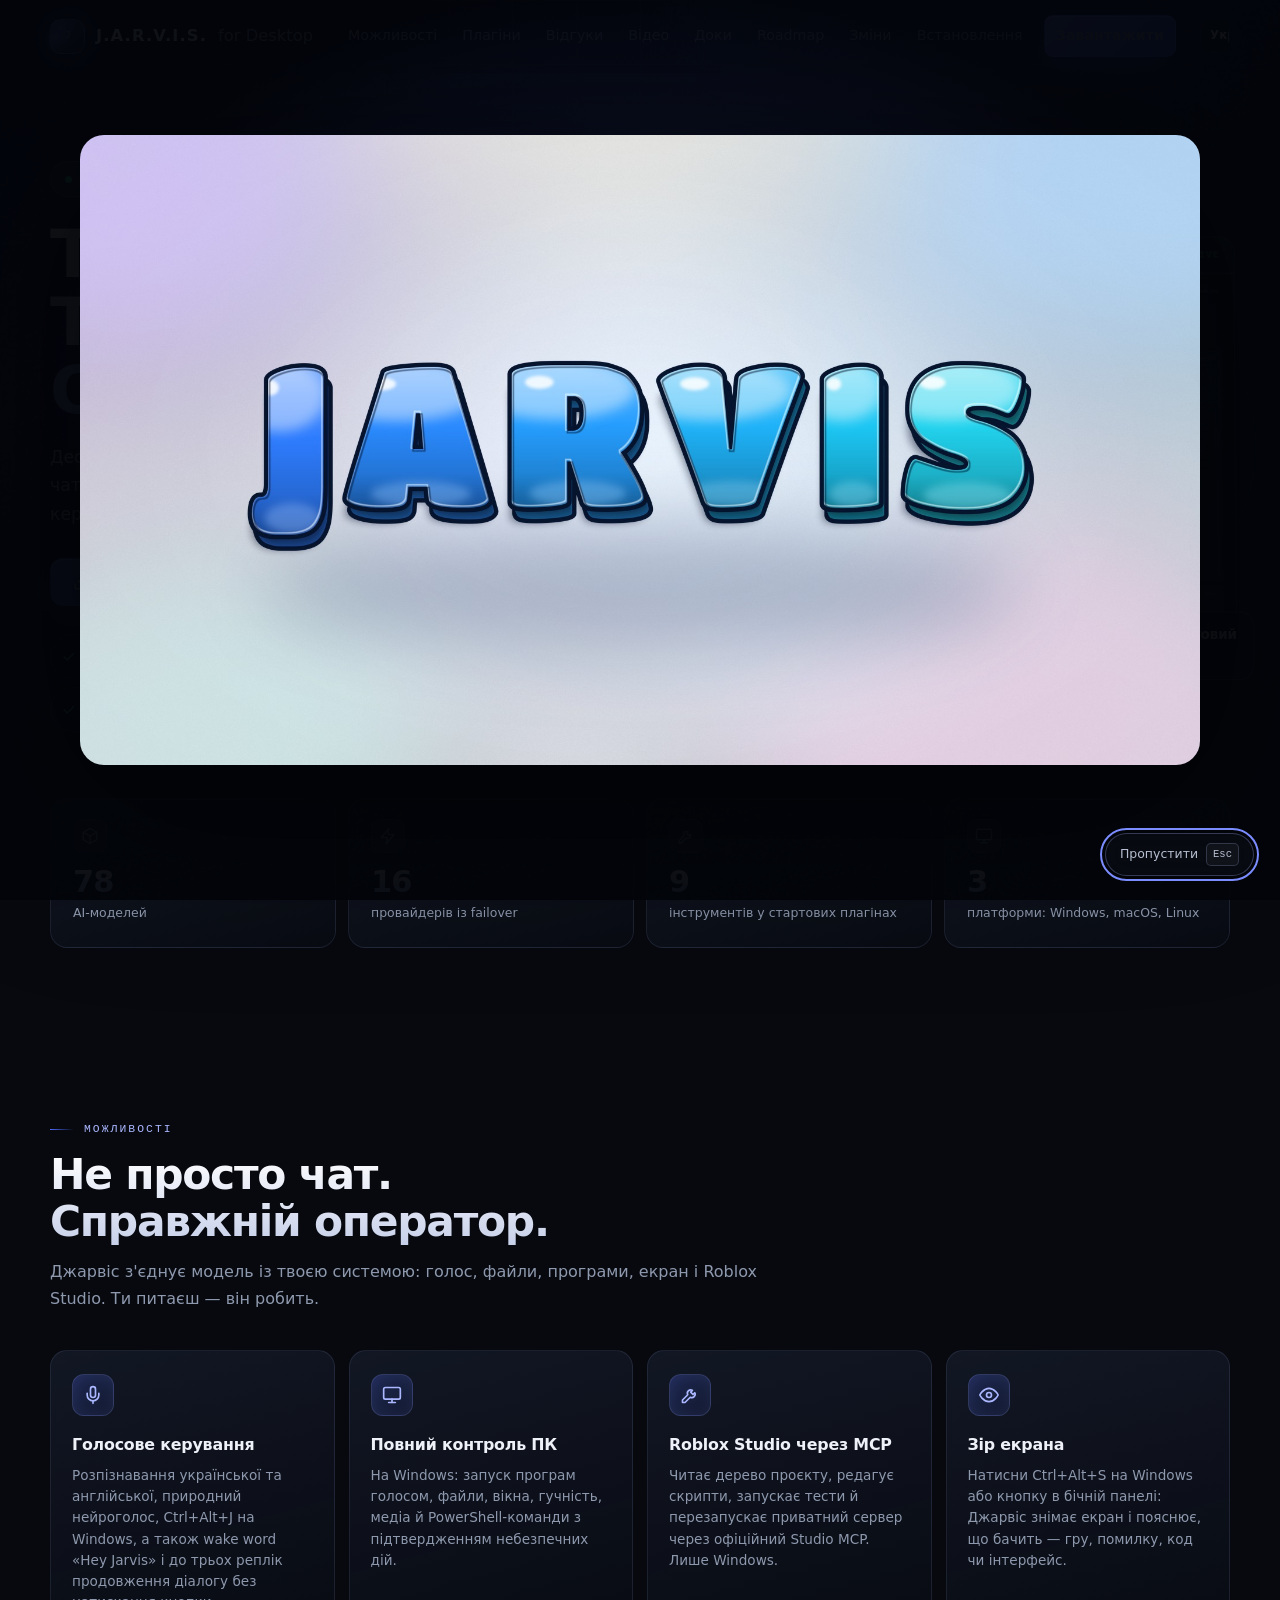
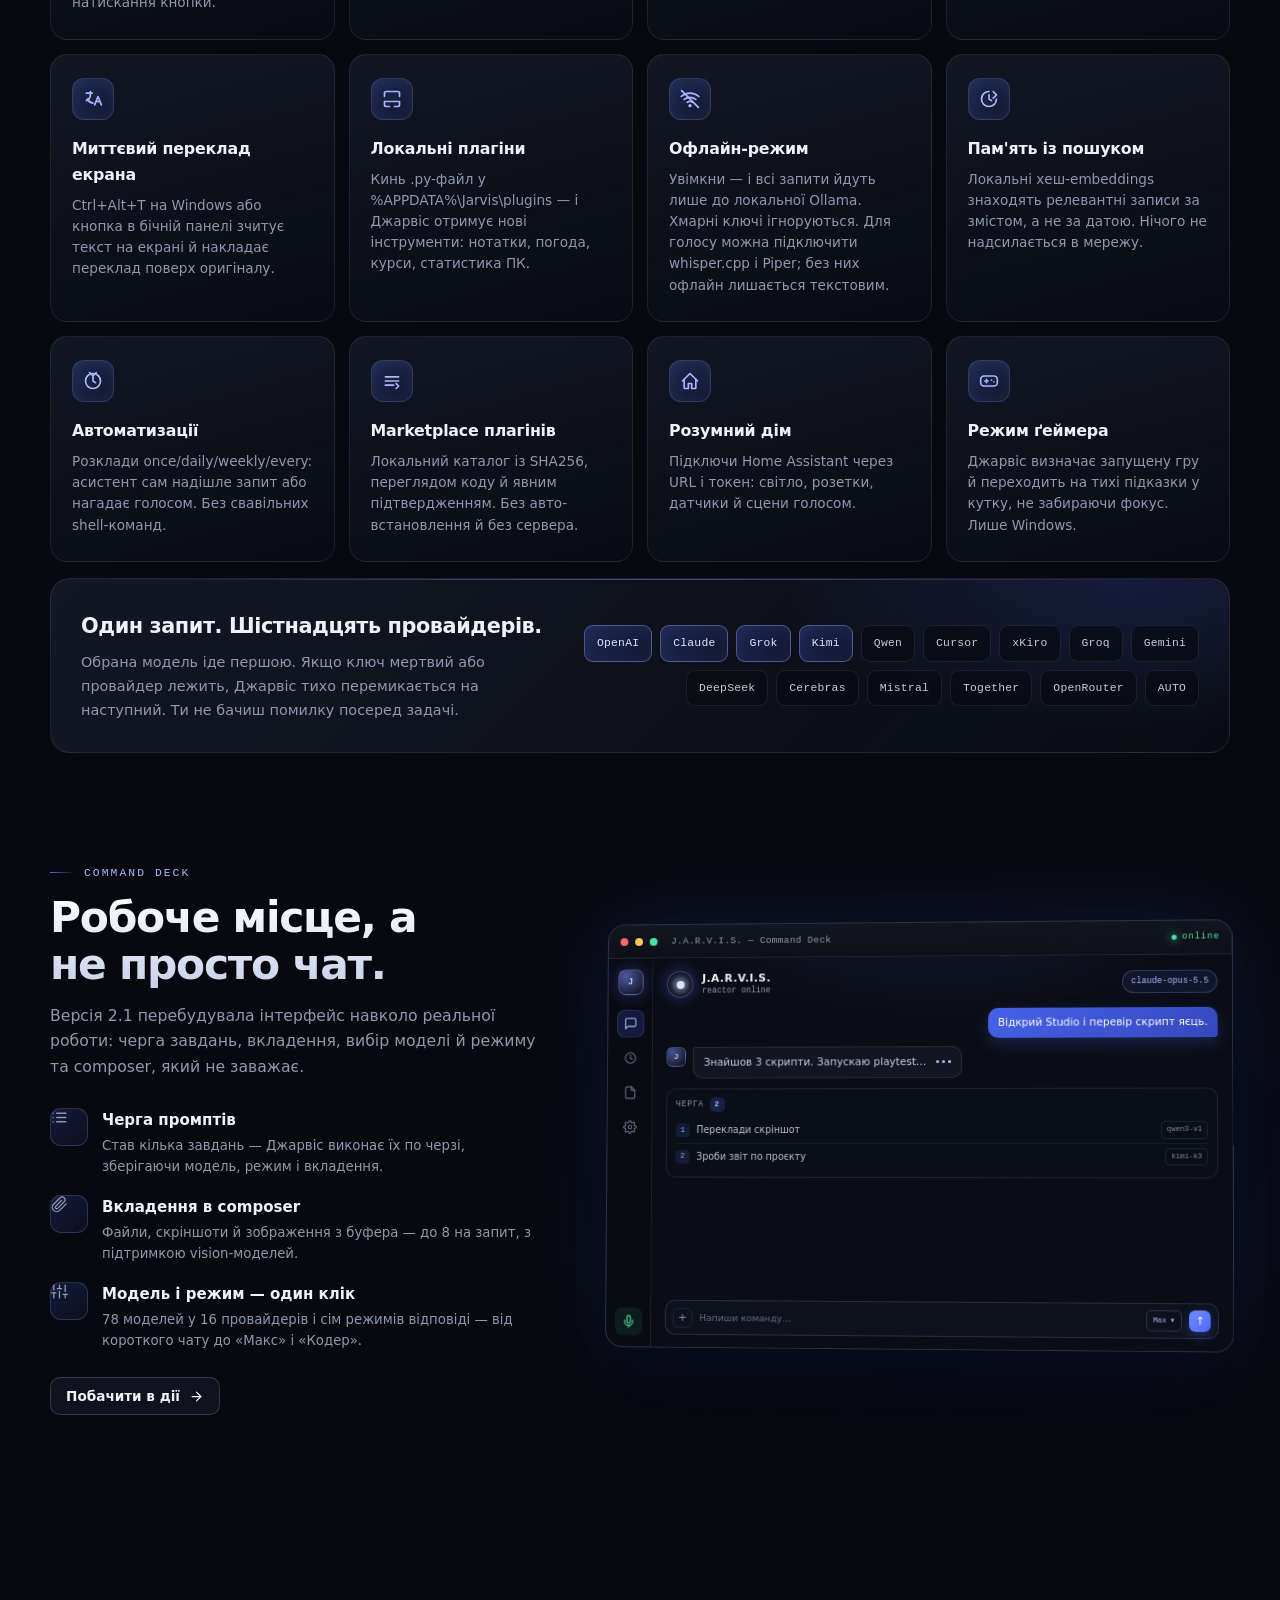
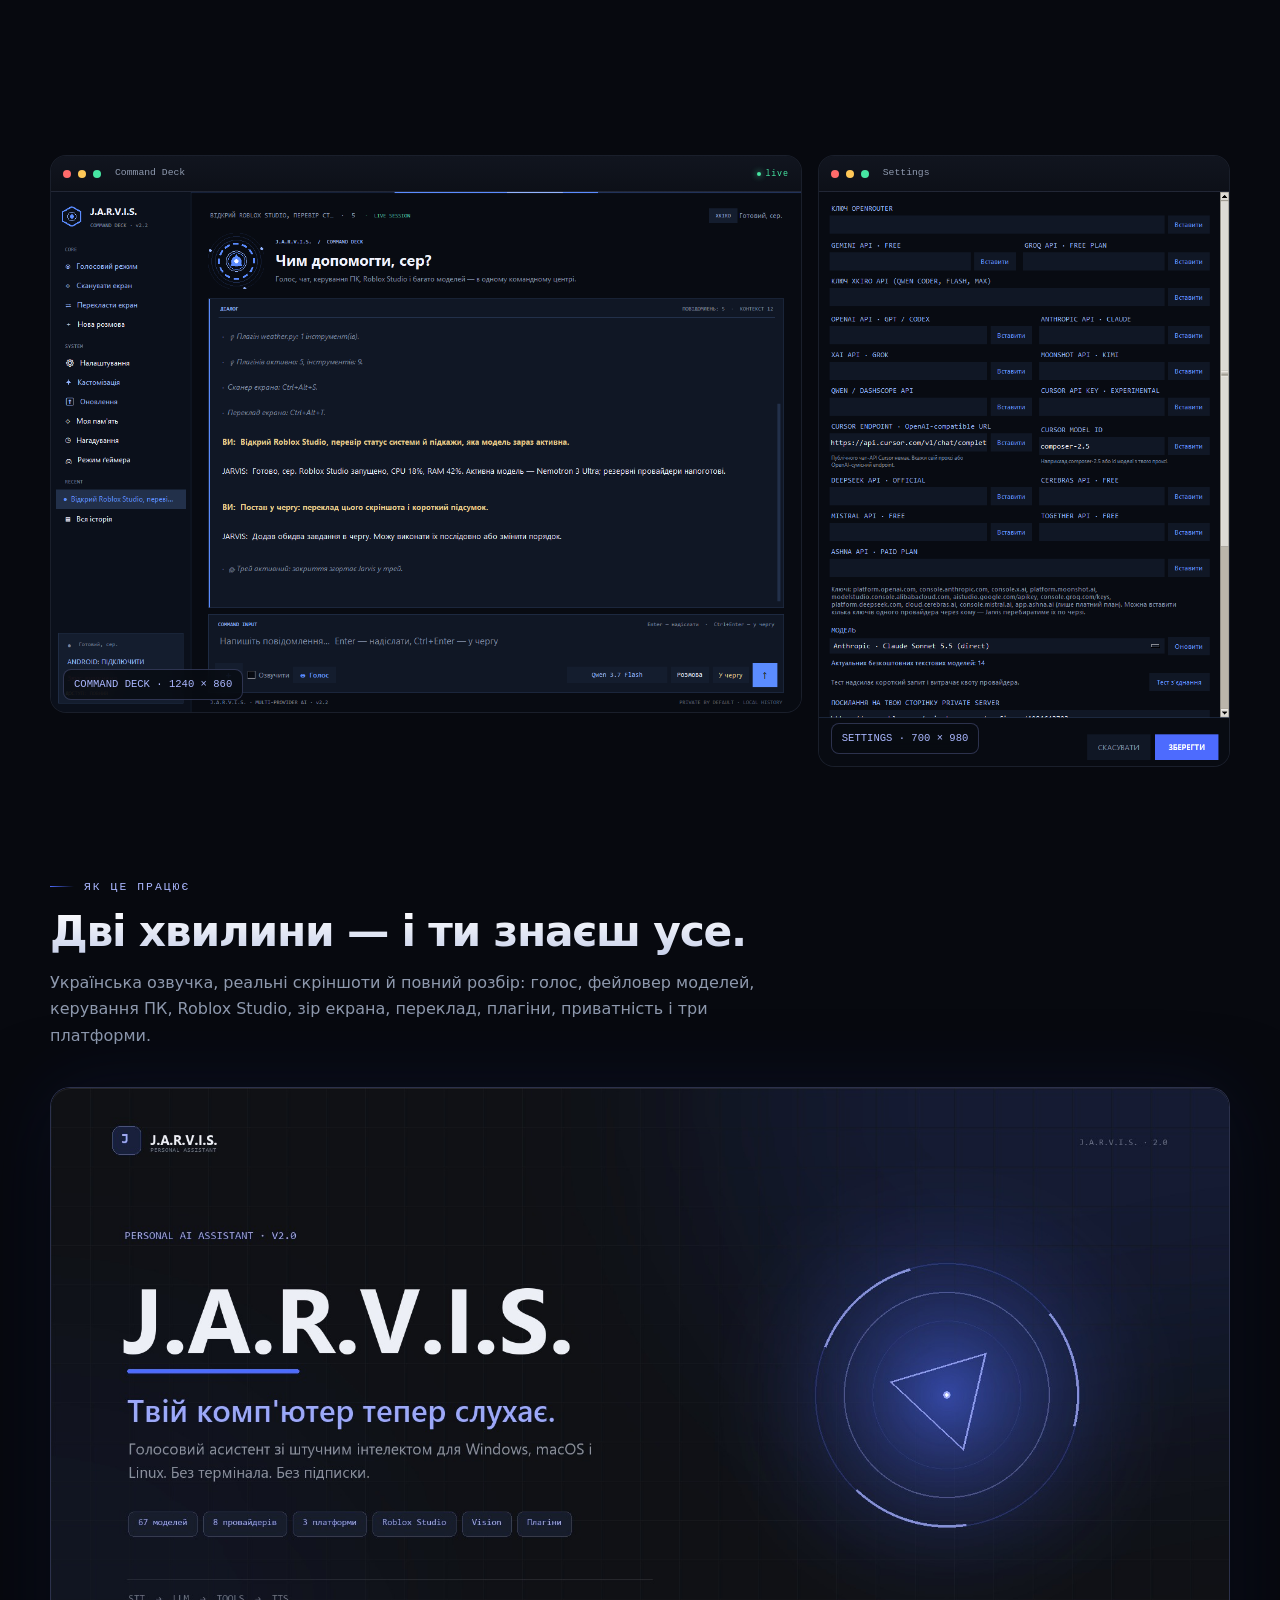
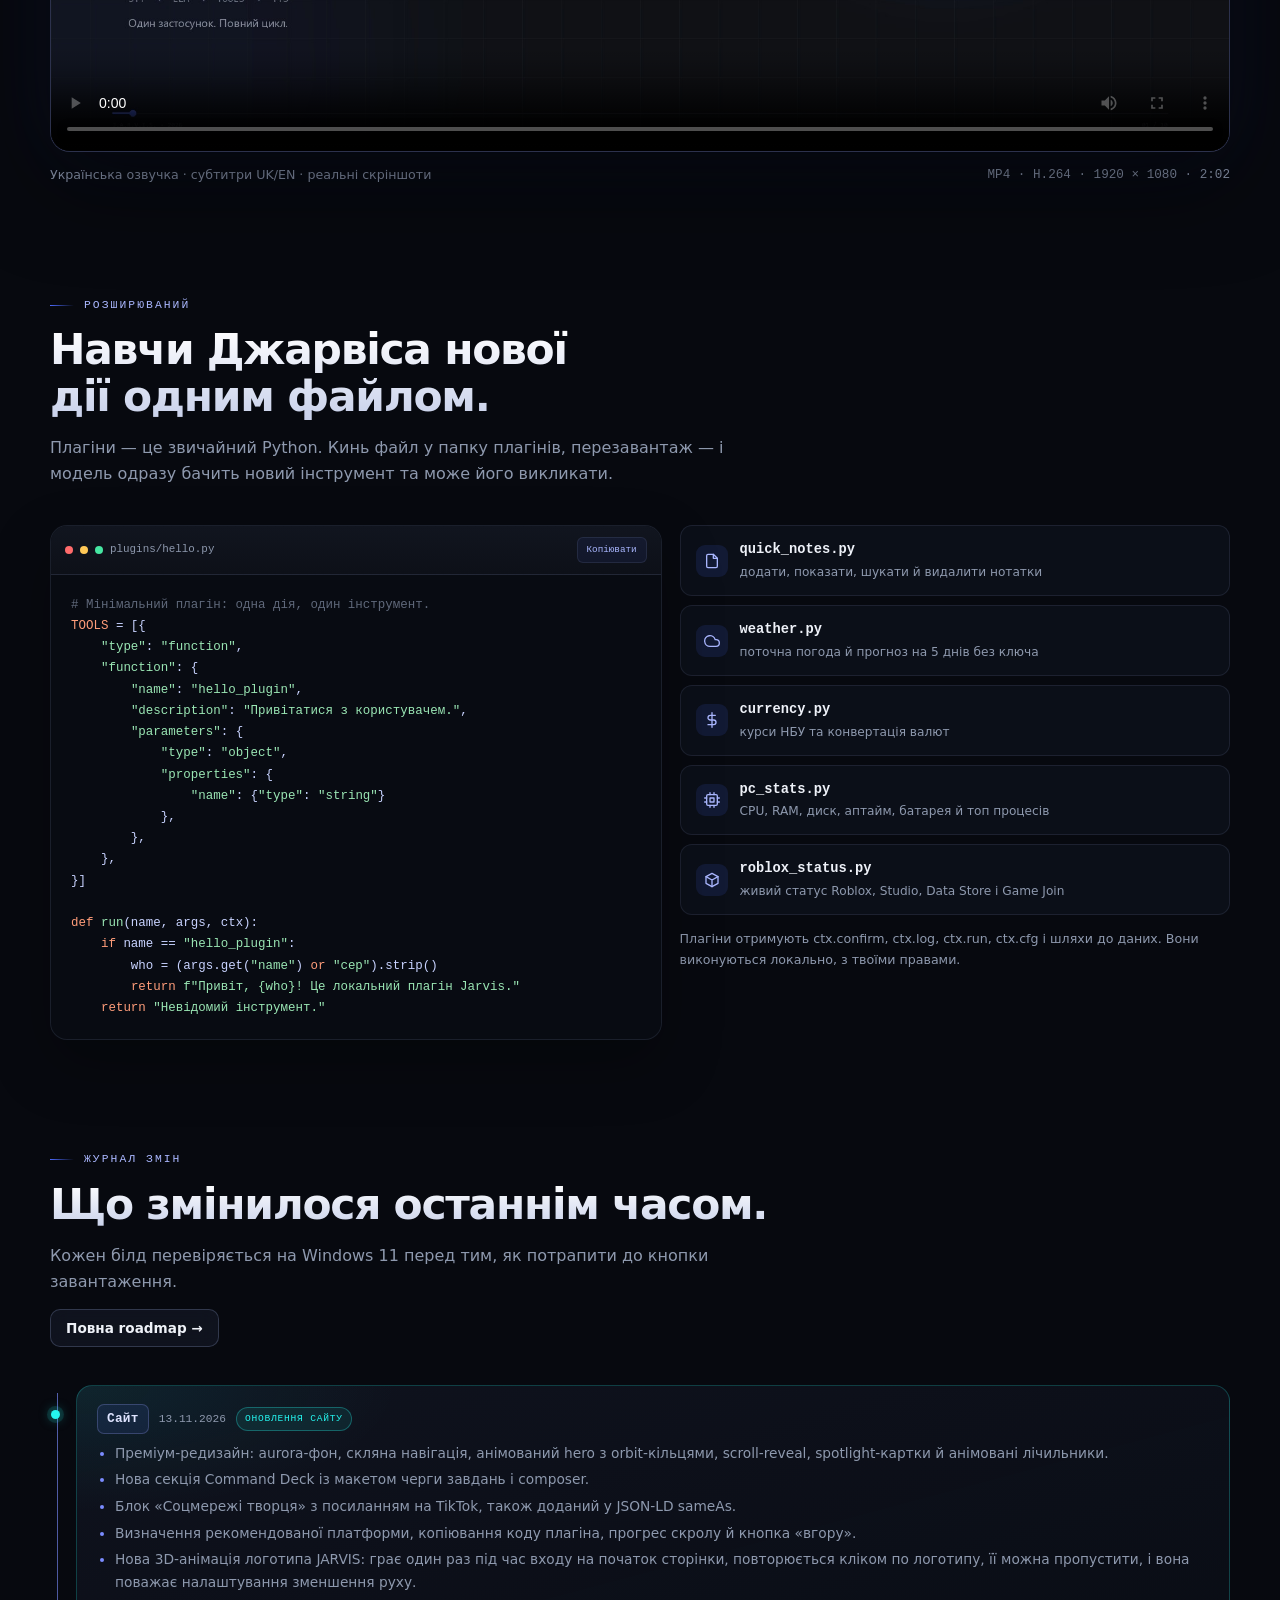
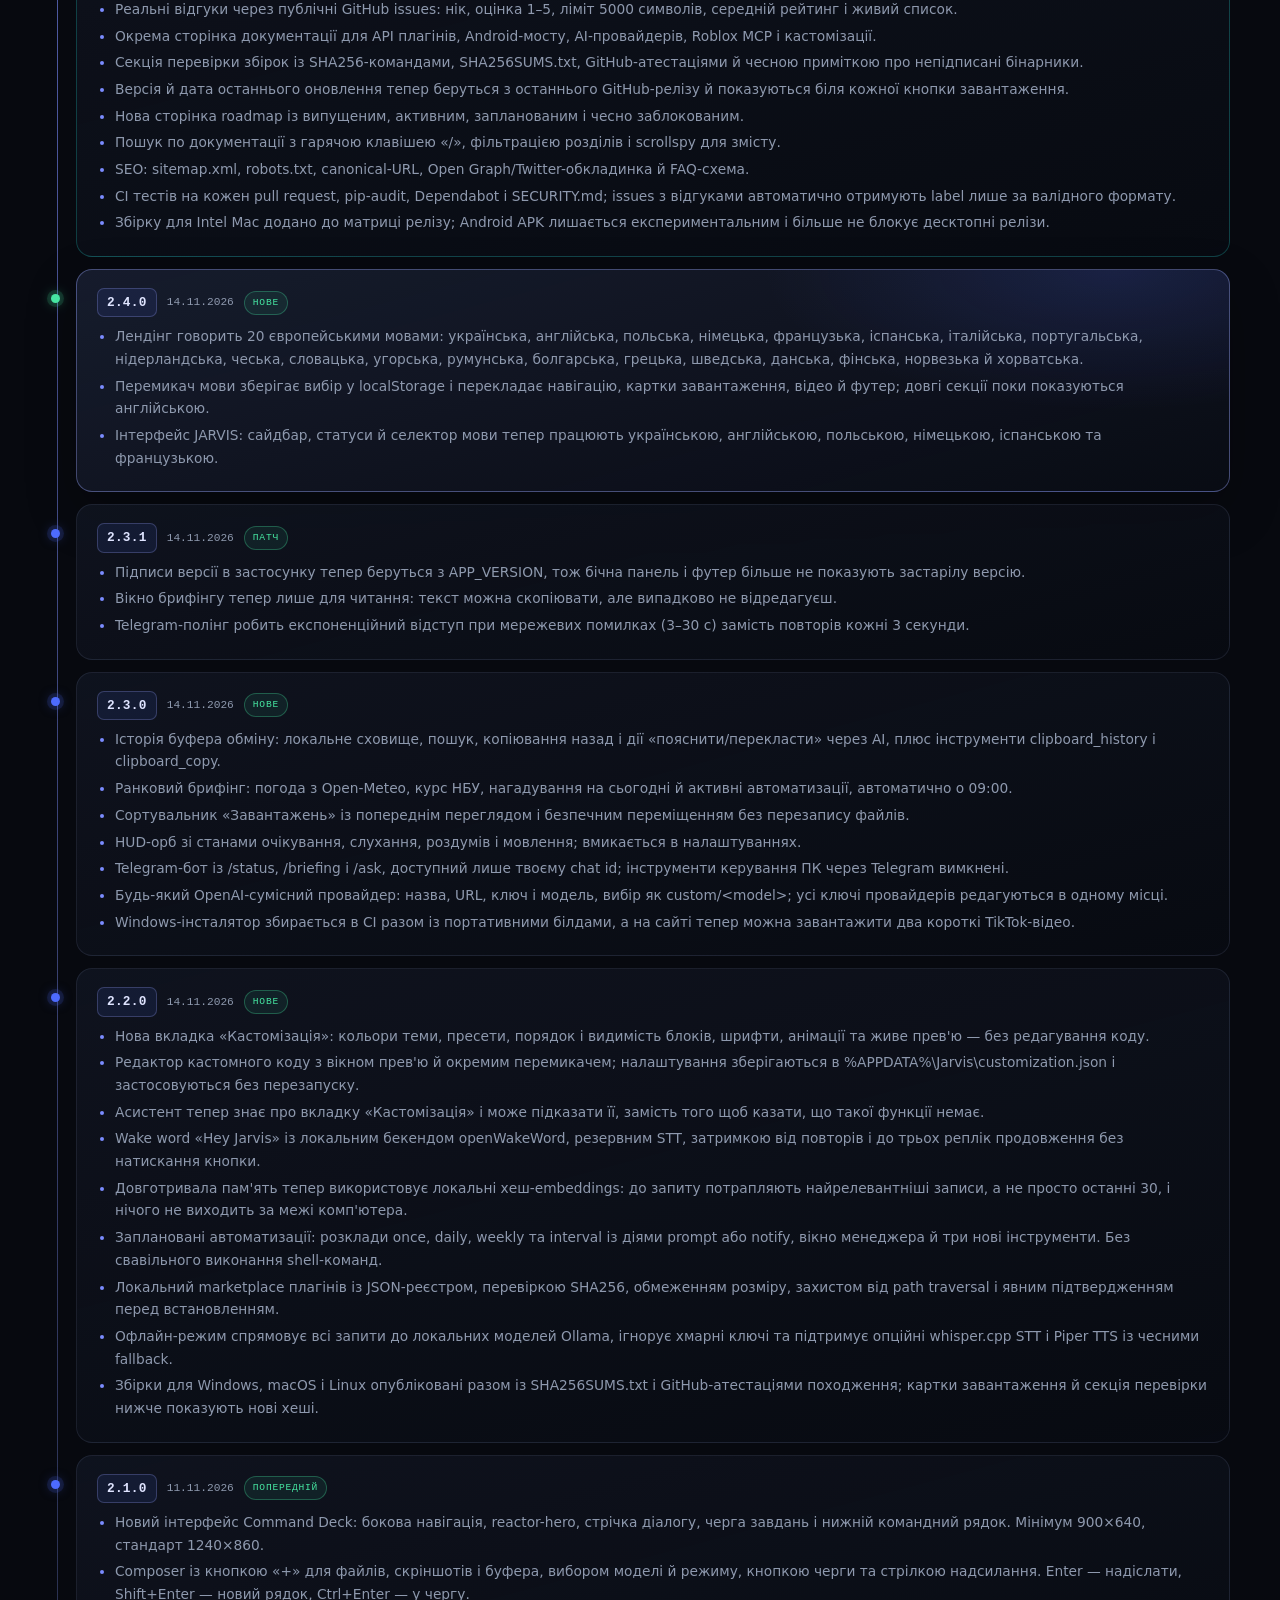
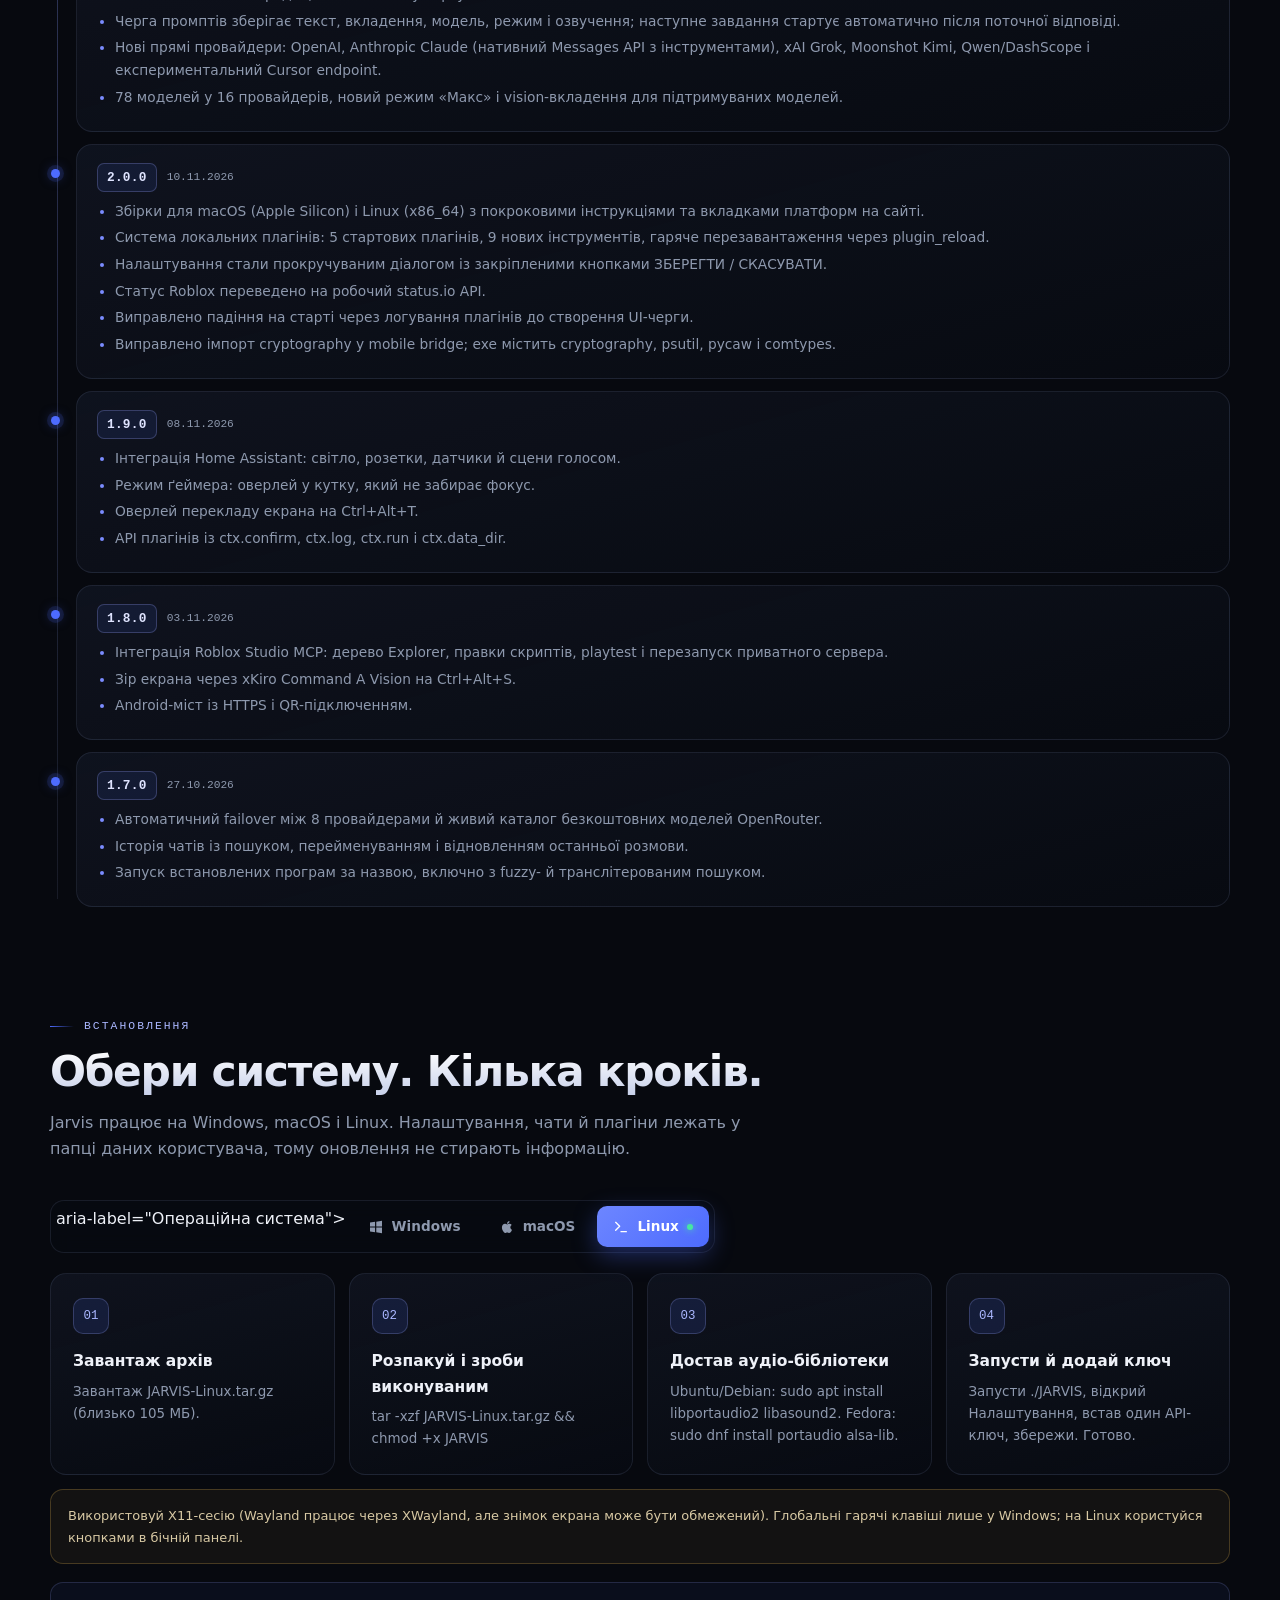
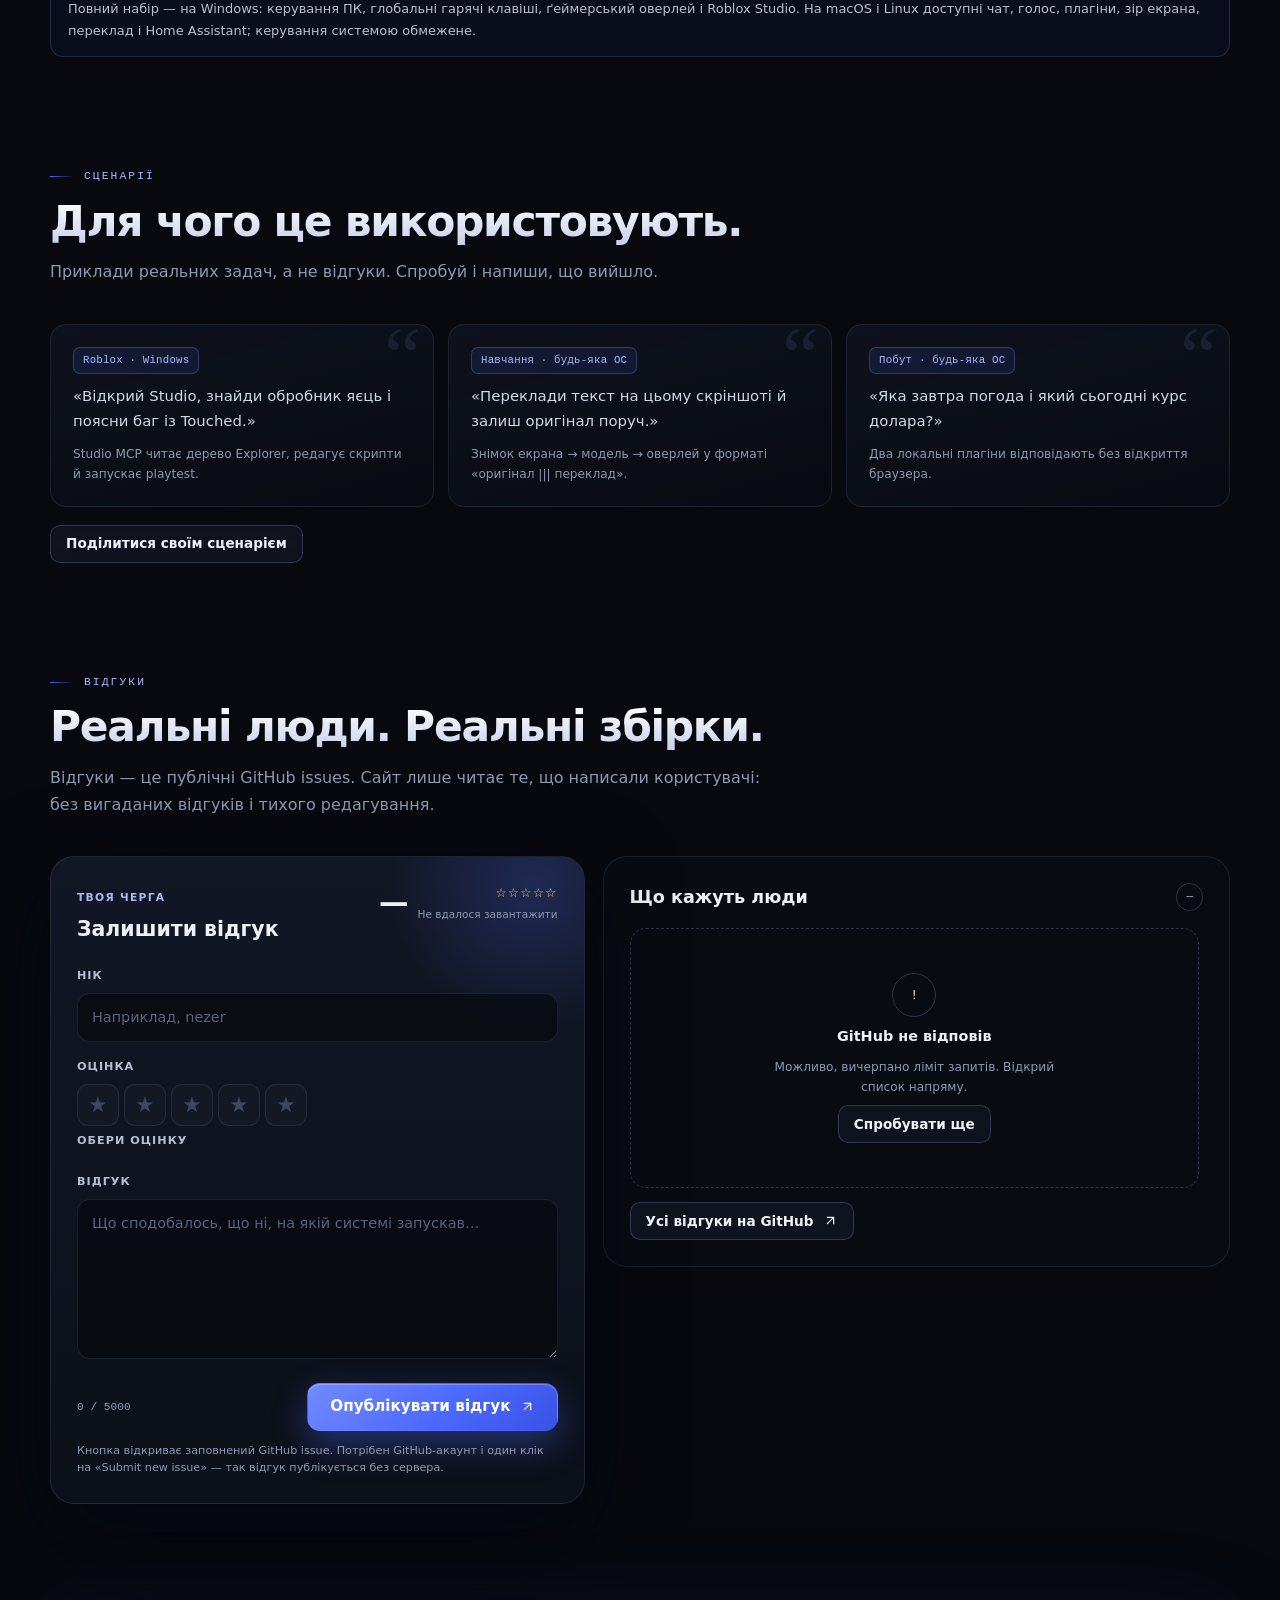
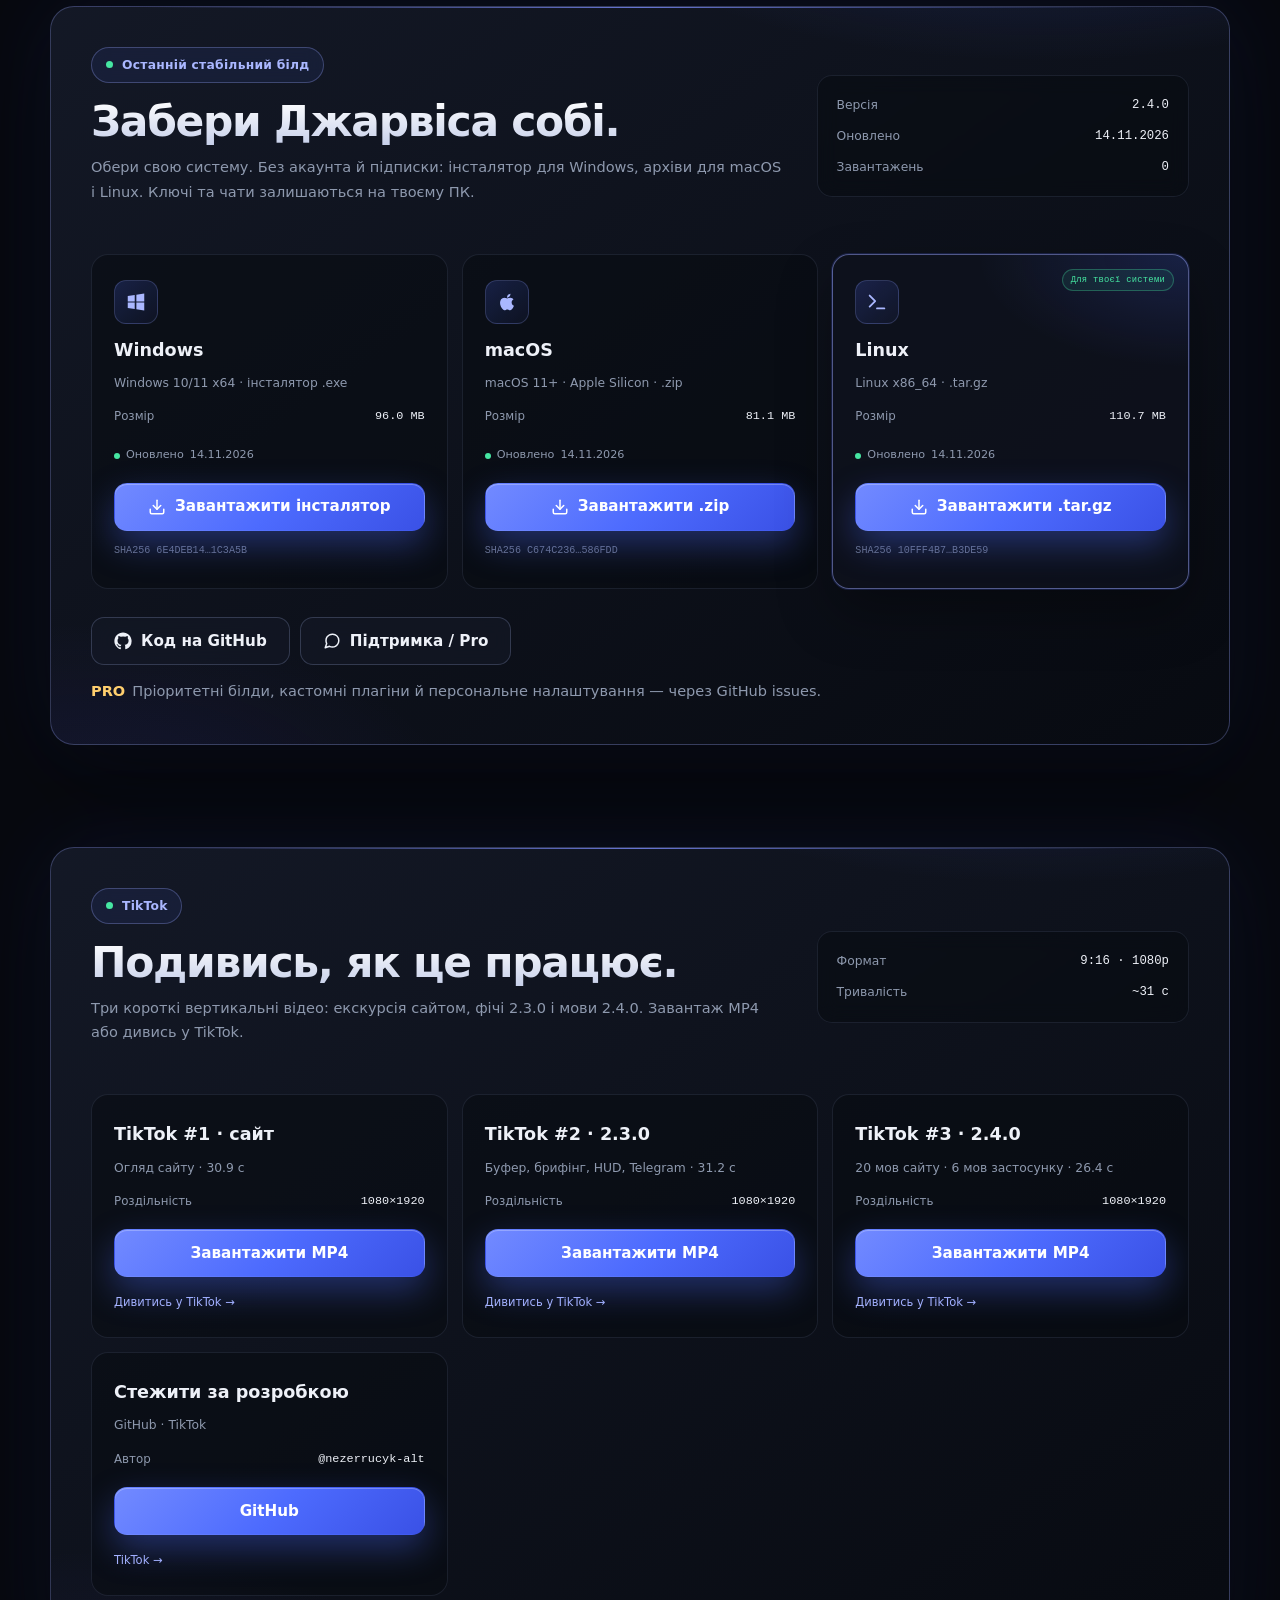
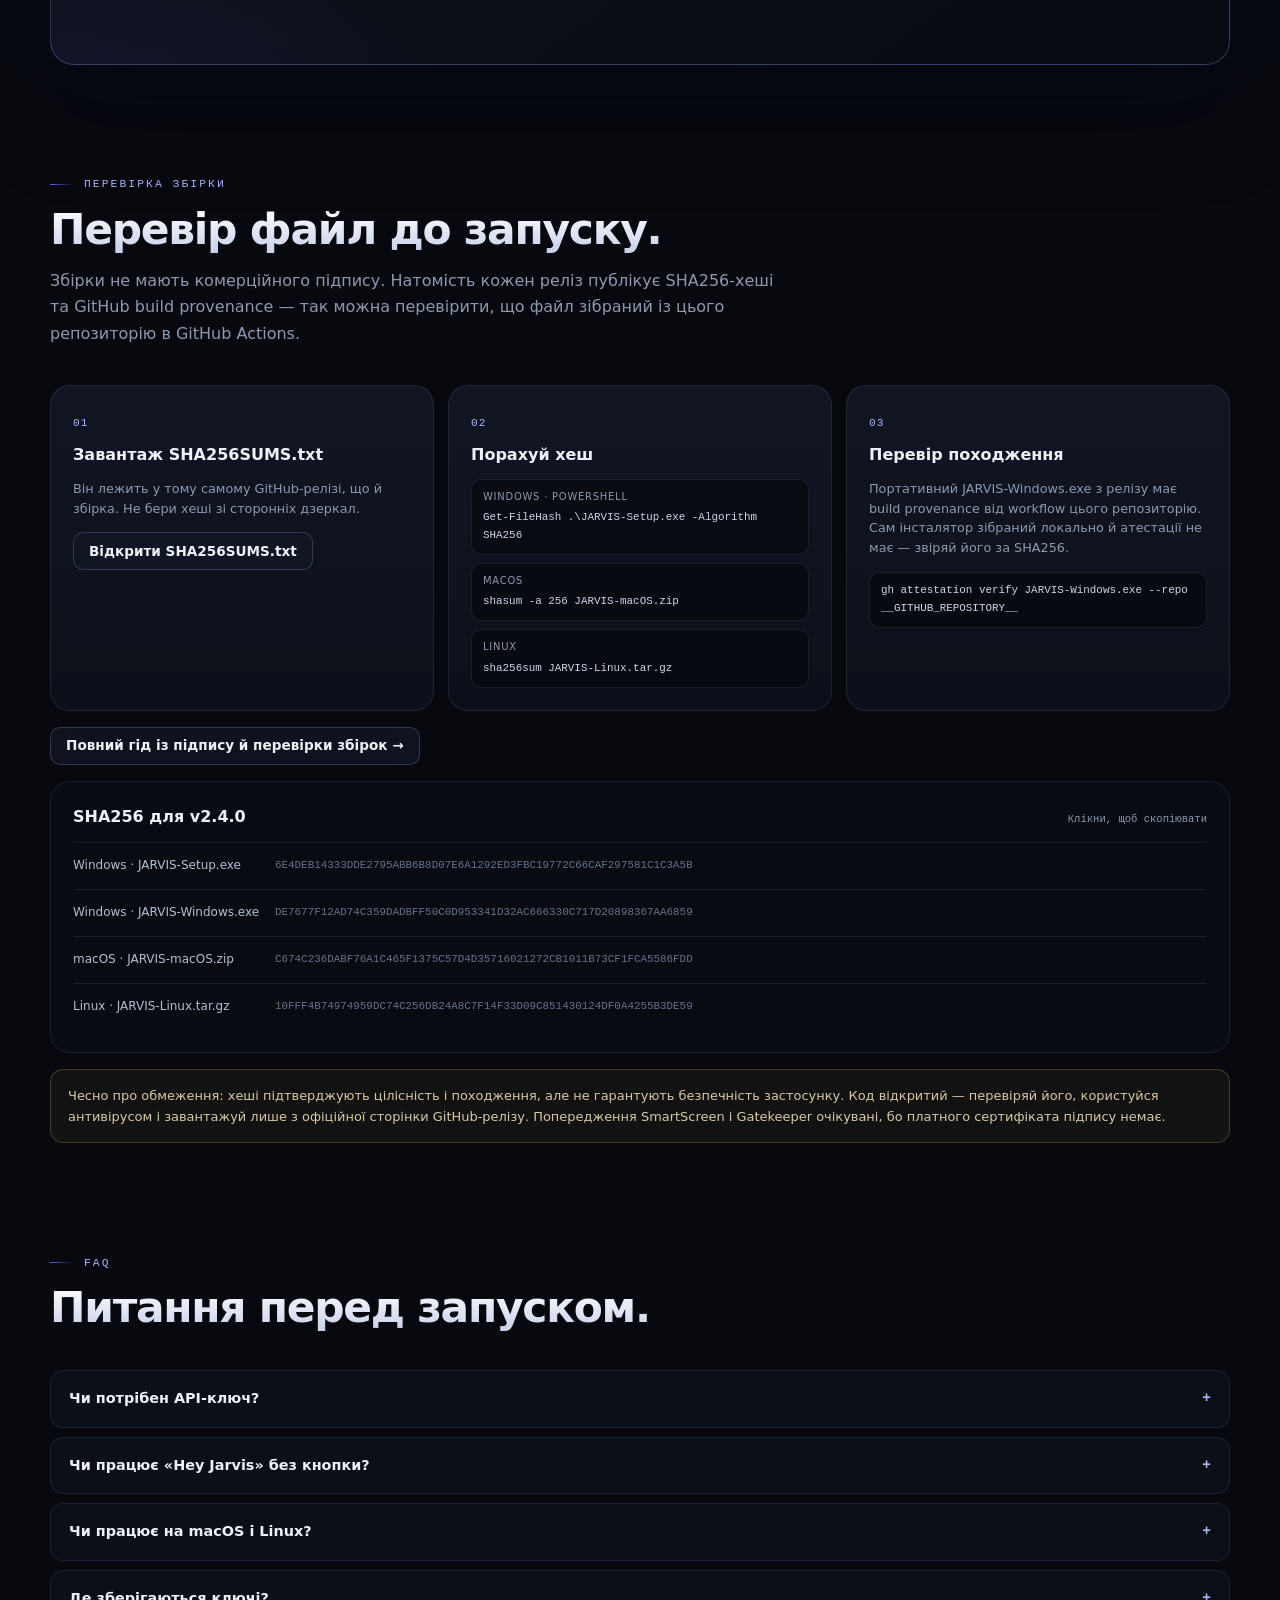
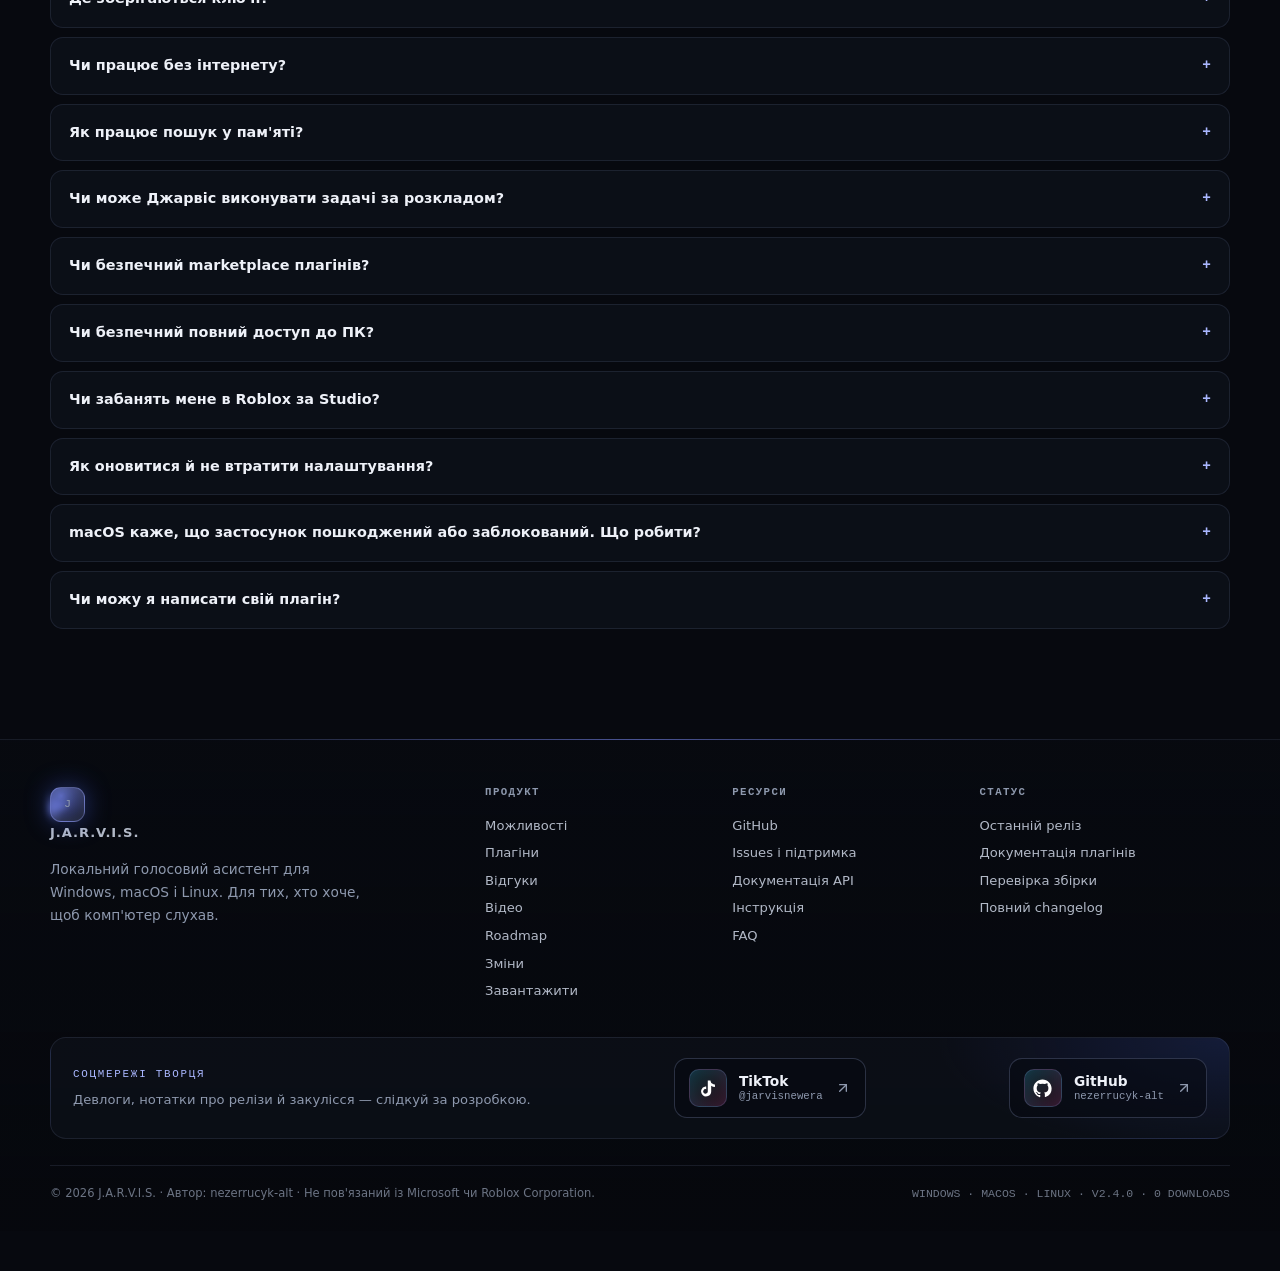
==== website/index.html @ 4247cacb "feat: 2.4.1 — localize welcome and composer, add TikTok #3 to the site" ====
<!DOCTYPE html>
<html lang="uk">
<head>
<meta charset="UTF-8">
<meta name="viewport" content="width=device-width, initial-scale=1.0">
<meta name="description" content="J.A.R.V.I.S. — голосовий AI-асистент для Windows, macOS і Linux: чат, голос, зір екрана, переклад, плагіни та 78 моделей.">
<meta name="theme-color" content="#0F1115">
<meta property="og:title" content="J.A.R.V.I.S. — голосовий AI-асистент для десктопу">
<meta property="og:description" content="Керуй комп'ютером голосом. Windows, macOS, Linux. Roblox Studio, vision, переклад екрана, плагіни та автоматичний failover між AI-провайдерами.">
<meta property="og:image" content="__SITE_URL__/assets/og-cover.png">
<meta property="og:image:width" content="1200">
<meta property="og:image:height" content="630">
<meta property="og:image:alt" content="J.A.R.V.I.S. — voice AI assistant for Windows, macOS and Linux">
<meta property="og:url" content="__SITE_URL__/">
<meta property="og:type" content="website">
<meta name="twitter:card" content="summary_large_image">
<meta name="twitter:title" content="J.A.R.V.I.S. — voice AI assistant for desktop">
<meta name="twitter:description" content="Voice, chat, PC control, Roblox Studio, screen vision, translation and plugins. Windows, macOS and Linux.">
<meta name="twitter:image" content="__SITE_URL__/assets/og-cover.png">
<link rel="canonical" href="__SITE_URL__/">
<link rel="sitemap" type="application/xml" href="sitemap.xml">
<title>J.A.R.V.I.S. — голосовий AI-асистент для Windows, macOS і Linux</title>
<link rel="icon" href="assets/favicon.png" type="image/png">
<link rel="stylesheet" href="assets/styles.css">
<script>document.documentElement.classList.add("js");</script>
</head>
<body>

<div class="logo-intro" id="logoIntro" hidden>
  <div class="logo-intro-stage">
    <video class="logo-intro-video" id="logoIntroVideo" muted playsinline preload="auto" poster="assets/jarvis-logo-3d-poster.jpg" aria-label="Анімація логотипа J.A.R.V.I.S.">
      <source src="assets/jarvis-logo-3d.mp4" type="video/mp4">
    </video>
  </div>
  <button class="logo-intro-skip" id="logoIntroSkip" type="button">
    <span data-en="Skip">Пропустити</span> <kbd>Esc</kbd>
  </button>
</div>

<div class="bg-fx" aria-hidden="true">
  <span class="aurora a1"></span>
  <span class="aurora a2"></span>
  <span class="aurora a3"></span>
  <span class="bg-grid"></span>
</div>
<div class="scroll-progress" id="scrollProgress" aria-hidden="true"></div>

<header class="nav">
  <div class="wrap nav-inner">
    <a class="brand js-brand" href="#top" aria-label="J.A.R.V.I.S. — на початок">
      <span class="brand-mark">J</span>
      J.A.R.V.I.S. <span>for Desktop</span>
    </a>
    <nav class="nav-links" id="navLinks" aria-label="Головна навігація">
      <a href="#features" data-i18n="navFeatures" data-en="Features">Можливості</a>
      <a href="#plugins" data-i18n="navPlugins" data-en="Plugins">Плагіни</a>
      <a href="#reviews" data-i18n="navReviews" data-en="Reviews">Відгуки</a>
      <a href="#videos" data-i18n="navVideos" data-en="Videos">Відео</a>
      <a href="docs.html" data-i18n="navDocs" data-en="Docs">Доки</a>
      <a href="roadmap.html" data-i18n="navRoadmap" data-en="Roadmap">Roadmap</a>
      <a href="#changelog" data-i18n="navChangelog" data-en="Changelog">Зміни</a>
      <a href="#install" data-i18n="navInstall" data-en="Install">Встановлення</a>
      <a class="btn btn-primary btn-small nav-cta" href="#download" data-i18n="navDownload" data-en="Download">Завантажити</a>
    </nav>
    <div class="lang-switch" role="group" aria-label="Language">
      <select id="langSelect" aria-label="Language"></select>
    </div>
    <button class="menu-btn" id="menuBtn" type="button" aria-label="Меню" aria-expanded="false">☰</button>
  </div>
</header>

<main id="top">
  <section class="hero">
    <div class="wrap">
      <div class="hero-grid">
        <div>
          <div class="badge"><span class="pulse"></span> <span data-en="Windows · macOS · Linux">Windows · macOS · Linux</span> · <span data-en="version">версія</span> <span data-release-version>2.4.0</span></div>
          <h1>
            <span data-en="Your voice.">Твій голос.</span><br>
            <span class="gradient-text" data-en="Your computer. One Jarvis.">Твій комп'ютер. Один Джарвіс.</span>
          </h1>
          <p class="hero-lead" data-en="A desktop AI assistant for Windows, macOS and Linux: voice, chat, plugins, screen vision and translation. On Windows it also takes full control of the PC and connects to Roblox Studio. No subscription.">
            Десктопний AI-асистент для Windows, macOS і Linux: голос, чат, плагіни, зір екрана й переклад. На Windows — ще й повне керування ПК та Roblox Studio. Без підписки.
          </p>
          <div class="hero-actions">
            <a class="btn btn-primary js-download" href="#download">
              <svg width="18" height="18" viewBox="0 0 24 24" fill="none" stroke="currentColor" stroke-width="2" stroke-linecap="round" stroke-linejoin="round" aria-hidden="true"><path d="M21 15v4a2 2 0 0 1-2 2H5a2 2 0 0 1-2-2v-4"/><polyline points="7 10 12 15 17 10"/><line x1="12" y1="15" x2="12" y2="3"/></svg>
              <span data-i18n="navDownload" data-en="Download">Завантажити</span>
            </a>
            <a class="btn btn-ghost" href="#demo">
              <svg width="18" height="18" viewBox="0 0 24 24" fill="none" stroke="currentColor" stroke-width="2" stroke-linecap="round" stroke-linejoin="round" aria-hidden="true"><polygon points="5 3 19 12 5 21 5 3"/></svg>
              <span data-en="Watch the video">Дивитися відео</span>
            </a>
          </div>
          <div class="hero-meta">
            <span><svg width="14" height="14" viewBox="0 0 24 24" fill="none" stroke="currentColor" stroke-width="2.4" stroke-linecap="round" stroke-linejoin="round" aria-hidden="true"><polyline points="20 6 9 17 4 12"/></svg> <span data-en="Free, no account required">Безкоштовно, без акаунта</span></span>
            <span><svg width="14" height="14" viewBox="0 0 24 24" fill="none" stroke="currentColor" stroke-width="2.4" stroke-linecap="round" stroke-linejoin="round" aria-hidden="true"><polyline points="20 6 9 17 4 12"/></svg> <span data-en="Keys stay on your PC">Ключі зберігаються у тебе</span></span>
            <span><svg width="14" height="14" viewBox="0 0 24 24" fill="none" stroke="currentColor" stroke-width="2.4" stroke-linecap="round" stroke-linejoin="round" aria-hidden="true"><polyline points="20 6 9 17 4 12"/></svg> <span data-en="78 models · auto failover">78 моделей · авто failover</span></span>
          </div>
        </div>
        <div class="hero-visual">
          <div class="hero-orbit" aria-hidden="true"><i></i><i></i><i></i></div>
          <div class="app-frame">
            <div class="frame-bar">
              <span class="frame-dot red"></span><span class="frame-dot yellow"></span><span class="frame-dot green"></span>
              <span class="frame-title">J.A.R.V.I.S. — Command Deck</span>
              <span class="frame-live"><i></i> LIVE</span>
            </div>
            <img src="assets/screenshot-main.png" alt="Command Deck: чат, черга завдань, вкладення, вибір моделі й режиму" width="1240" height="860">
          </div>
          <div class="float-card float-voice">
            <div class="float-icon">
              <svg width="17" height="17" viewBox="0 0 24 24" fill="none" stroke="currentColor" stroke-width="2" stroke-linecap="round" stroke-linejoin="round" aria-hidden="true"><path d="M12 2a3 3 0 0 0-3 3v7a3 3 0 0 0 6 0V5a3 3 0 0 0-3-3z"/><path d="M19 10v2a7 7 0 0 1-14 0v-2"/><line x1="12" y1="19" x2="12" y2="22"/></svg>
            </div>
            <div>
              <strong data-en="Voice mode is ready">Голосовий режим готовий</strong>
              <span class="muted">Ctrl + Alt + J</span>
            </div>
          </div>
          <div class="float-card float-failover">
            <span class="failover-dot" aria-hidden="true"></span>
            <div>
              <strong data-en="Failover is active">Failover активний</strong>
              <span class="muted">16 <span data-en="providers on standby">провайдерів у резерві</span></span>
            </div>
          </div>
        </div>
      </div>

      <div class="stats" data-stagger>
        <div class="stat">
          <span class="stat-icon"><svg width="18" height="18" viewBox="0 0 24 24" fill="none" stroke="currentColor" stroke-width="1.8" stroke-linecap="round" stroke-linejoin="round" aria-hidden="true"><path d="M12 2l9 5v10l-9 5-9-5V7z"/><path d="M12 22V12M3 7l9 5 9-5"/></svg></span>
          <strong data-count="78">78</strong><span data-en="AI models">AI-моделей</span>
        </div>
        <div class="stat">
          <span class="stat-icon"><svg width="18" height="18" viewBox="0 0 24 24" fill="none" stroke="currentColor" stroke-width="1.8" stroke-linecap="round" stroke-linejoin="round" aria-hidden="true"><path d="M13 2L3 14h8l-1 8 10-12h-8z"/></svg></span>
          <strong data-count="16">16</strong><span data-en="providers with failover">провайдерів із failover</span>
        </div>
        <div class="stat">
          <span class="stat-icon"><svg width="18" height="18" viewBox="0 0 24 24" fill="none" stroke="currentColor" stroke-width="1.8" stroke-linecap="round" stroke-linejoin="round" aria-hidden="true"><path d="M14.7 6.3a4 4 0 0 0-5.4 5.4L3 18v3h3l6.3-6.3a4 4 0 0 0 5.4-5.4l-2.1 2.1-2.8-2.8 2.1-2.1z"/></svg></span>
          <strong data-count="9">9</strong><span data-en="tools in starter plugins">інструментів у стартових плагінах</span>
        </div>
        <div class="stat">
          <span class="stat-icon"><svg width="18" height="18" viewBox="0 0 24 24" fill="none" stroke="currentColor" stroke-width="1.8" stroke-linecap="round" stroke-linejoin="round" aria-hidden="true"><rect x="2" y="3" width="20" height="14" rx="2"/><line x1="8" y1="21" x2="16" y2="21"/><line x1="12" y1="17" x2="12" y2="21"/></svg></span>
          <strong data-count="3">3</strong><span data-en="platforms: Windows, macOS, Linux">платформи: Windows, macOS, Linux</span>
        </div>
      </div>
    </div>
  </section>

  <section class="section" id="features">
    <div class="wrap">
      <div class="section-head" data-reveal>
        <span class="kicker" data-en="Capabilities">Можливості</span>
        <h2 data-en="Not just a chat window. A real operator.">Не просто чат. Справжній оператор.</h2>
        <p data-en="Jarvis connects the model to your system: voice, files, apps, screen and Roblox Studio. You ask — it does.">Джарвіс з'єднує модель із твоєю системою: голос, файли, програми, екран і Roblox Studio. Ти питаєш — він робить.</p>
      </div>
      <div class="feature-grid" data-stagger>
        <article class="feature">
          <div class="feature-icon"><svg width="20" height="20" viewBox="0 0 24 24" fill="none" stroke="currentColor" stroke-width="2" stroke-linecap="round" stroke-linejoin="round" aria-hidden="true"><path d="M12 2a3 3 0 0 0-3 3v7a3 3 0 0 0 6 0V5a3 3 0 0 0-3-3z"/><path d="M19 10v2a7 7 0 0 1-14 0v-2"/><line x1="12" y1="19" x2="12" y2="22"/></svg></div>
          <h3 data-en="Voice control">Голосове керування</h3>
          <p data-en="Ukrainian and English speech recognition, natural neural voice, Ctrl+Alt+J on Windows, plus «Hey Jarvis» wake word and up to three follow-up phrases without pressing a button.">Розпізнавання української та англійської, природний нейроголос, Ctrl+Alt+J на Windows, а також wake word «Hey Jarvis» і до трьох реплік продовження діалогу без натискання кнопки.</p>
        </article>
        <article class="feature">
          <div class="feature-icon"><svg width="20" height="20" viewBox="0 0 24 24" fill="none" stroke="currentColor" stroke-width="2" stroke-linecap="round" stroke-linejoin="round" aria-hidden="true"><rect x="2" y="3" width="20" height="14" rx="2"/><line x1="8" y1="21" x2="16" y2="21"/><line x1="12" y1="17" x2="12" y2="21"/></svg></div>
          <h3 data-en="Full PC control">Повний контроль ПК</h3>
          <p data-en="On Windows: launch apps by voice, manage files, windows, volume, media and PowerShell commands with confirmation for dangerous actions.">На Windows: запуск програм голосом, файли, вікна, гучність, медіа й PowerShell-команди з підтвердженням небезпечних дій.</p>
        </article>
        <article class="feature">
          <div class="feature-icon"><svg width="20" height="20" viewBox="0 0 24 24" fill="none" stroke="currentColor" stroke-width="2" stroke-linecap="round" stroke-linejoin="round" aria-hidden="true"><path d="M14.7 6.3a4 4 0 0 0-5.4 5.4L3 18v3h3l6.3-6.3a4 4 0 0 0 5.4-5.4l-2.1 2.1-2.8-2.8 2.1-2.1z"/></svg></div>
          <h3 data-en="Roblox Studio via MCP">Roblox Studio через MCP</h3>
          <p data-en="Reads the project tree, edits scripts, runs tests and resets your private server — through the official Studio MCP bridge. Windows only.">Читає дерево проєкту, редагує скрипти, запускає тести й перезапускає приватний сервер через офіційний Studio MCP. Лише Windows.</p>
        </article>
        <article class="feature">
          <div class="feature-icon"><svg width="20" height="20" viewBox="0 0 24 24" fill="none" stroke="currentColor" stroke-width="2" stroke-linecap="round" stroke-linejoin="round" aria-hidden="true"><path d="M1 12s4-8 11-8 11 8 11 8-4 8-11 8S1 12 1 12z"/><circle cx="12" cy="12" r="3"/></svg></div>
          <h3 data-en="Screen vision">Зір екрана</h3>
          <p data-en="Press Ctrl+Alt+S on Windows, or use the sidebar button anywhere: Jarvis captures the screen and explains what it sees — games, errors, code, interfaces.">Натисни Ctrl+Alt+S на Windows або кнопку в бічній панелі: Джарвіс знімає екран і пояснює, що бачить — гру, помилку, код чи інтерфейс.</p>
        </article>
        <article class="feature">
          <div class="feature-icon"><svg width="20" height="20" viewBox="0 0 24 24" fill="none" stroke="currentColor" stroke-width="2" stroke-linecap="round" stroke-linejoin="round" aria-hidden="true"><path d="M4 5h7M9 3v2c0 4.4-2 8-5 9"/><path d="M14 19l4-10 4 10M15.5 15h5"/><path d="M5 12c1.6 2.7 4 4.6 7 5"/></svg></div>
          <h3 data-en="Instant screen translation">Миттєвий переклад екрана</h3>
          <p data-en="Ctrl+Alt+T on Windows, or the sidebar button anywhere, captures the text on screen and overlays the translation on top of the original.">Ctrl+Alt+T на Windows або кнопка в бічній панелі зчитує текст на екрані й накладає переклад поверх оригіналу.</p>
        </article>
        <article class="feature">
          <div class="feature-icon"><svg width="20" height="20" viewBox="0 0 24 24" fill="none" stroke="currentColor" stroke-width="2" stroke-linecap="round" stroke-linejoin="round" aria-hidden="true"><path d="M9 3H5a2 2 0 0 0-2 2v4m6-6h10a2 2 0 0 1 2 2v4M9 21H5a2 2 0 0 1-2-2v-4m0 0h18m-6 6h4a2 2 0 0 0 2-2v-4"/></svg></div>
          <h3 data-en="Local plugins">Локальні плагіни</h3>
          <p data-en="Drop a .py file into %APPDATA%\Jarvis\plugins and Jarvis gets new tools: notes, weather, currency, PC stats and more.">Кинь .py-файл у %APPDATA%\Jarvis\plugins — і Джарвіс отримує нові інструменти: нотатки, погода, курси, статистика ПК.</p>
        </article>
        <article class="feature">
          <div class="feature-icon"><svg width="20" height="20" viewBox="0 0 24 24" fill="none" stroke="currentColor" stroke-width="2" stroke-linecap="round" stroke-linejoin="round" aria-hidden="true"><path d="M5 12.55a11 11 0 0 1 14 0"/><path d="M1.4 9a16 16 0 0 1 21.2 0"/><path d="M8.5 16a6 6 0 0 1 7 0"/><circle cx="12" cy="20" r="1"/><line x1="2" y1="2" x2="22" y2="22"/></svg></div>
          <h3 data-en="Offline mode">Офлайн-режим</h3>
          <p data-en="Turn it on and every request goes only to local Ollama. Cloud keys are ignored. For voice, connect whisper.cpp and Piper; without them offline stays text-only.">Увімкни — і всі запити йдуть лише до локальної Ollama. Хмарні ключі ігноруються. Для голосу можна підключити whisper.cpp і Piper; без них офлайн лишається текстовим.</p>
        </article>
        <article class="feature">
          <div class="feature-icon"><svg width="20" height="20" viewBox="0 0 24 24" fill="none" stroke="currentColor" stroke-width="2" stroke-linecap="round" stroke-linejoin="round" aria-hidden="true"><path d="M12 3a9 9 0 1 0 9 9"/><path d="M12 7v5l3 2"/><path d="M17 3l4 4-4 4"/></svg></div>
          <h3 data-en="Searchable memory">Пам'ять із пошуком</h3>
          <p data-en="Local hash embeddings find relevant memories by meaning, not by date. Nothing is sent over the network.">Локальні хеш-embeddings знаходять релевантні записи за змістом, а не за датою. Нічого не надсилається в мережу.</p>
        </article>
        <article class="feature">
          <div class="feature-icon"><svg width="20" height="20" viewBox="0 0 24 24" fill="none" stroke="currentColor" stroke-width="2" stroke-linecap="round" stroke-linejoin="round" aria-hidden="true"><circle cx="12" cy="12" r="9"/><path d="M12 7v5l3 2"/><path d="M8 2l4 4 4-4"/></svg></div>
          <h3 data-en="Scheduled automations">Автоматизації</h3>
          <p data-en="Once/daily/weekly/every schedules: the assistant sends a prompt or reminds you by voice. No arbitrary shell commands.">Розклади once/daily/weekly/every: асистент сам надішле запит або нагадає голосом. Без свавільних shell-команд.</p>
        </article>
        <article class="feature">
          <div class="feature-icon"><svg width="20" height="20" viewBox="0 0 24 24" fill="none" stroke="currentColor" stroke-width="2" stroke-linecap="round" stroke-linejoin="round" aria-hidden="true"><path d="M4 7h16M4 12h16M4 17h10"/><path d="M17 15l3 3-3 3"/></svg></div>
          <h3 data-en="Plugin marketplace">Marketplace плагінів</h3>
          <p data-en="Local catalog with SHA256, code review and explicit confirmation. No auto-install and no server.">Локальний каталог із SHA256, переглядом коду й явним підтвердженням. Без авто-встановлення й без сервера.</p>
        </article>
        <article class="feature">
          <div class="feature-icon"><svg width="20" height="20" viewBox="0 0 24 24" fill="none" stroke="currentColor" stroke-width="2" stroke-linecap="round" stroke-linejoin="round" aria-hidden="true"><path d="M3 12l9-9 9 9"/><path d="M5 10v10a1 1 0 0 0 1 1h4v-6h4v6h4a1 1 0 0 0 1-1V10"/></svg></div>
          <h3 data-en="Smart home">Розумний дім</h3>
          <p data-en="Connect Home Assistant with a URL and token: lights, sockets, sensors and scenes by voice.">Підключи Home Assistant через URL і токен: світло, розетки, датчики й сцени голосом.</p>
        </article>
        <article class="feature">
          <div class="feature-icon"><svg width="20" height="20" viewBox="0 0 24 24" fill="none" stroke="currentColor" stroke-width="2" stroke-linecap="round" stroke-linejoin="round" aria-hidden="true"><rect x="2" y="6" width="20" height="12" rx="4"/><path d="M7 12h4M9 10v4M15 11h.01M18 13h.01"/></svg></div>
          <h3 data-en="Gaming overlay">Режим ґеймера</h3>
          <p data-en="Jarvis detects a running game and switches to quiet, non-focus top-right hints so it never steals your input. Windows only.">Джарвіс визначає запущену гру й переходить на тихі підказки у кутку, не забираючи фокус. Лише Windows.</p>
        </article>
      </div>

      <div class="provider-panel" data-reveal>
        <div>
          <h3 data-en="One request. Sixteen providers.">Один запит. Шістнадцять провайдерів.</h3>
          <p data-en="The selected model goes first. If a key is dead or a provider is down, Jarvis silently switches to the next one. You never see an error mid-task.">Обрана модель іде першою. Якщо ключ мертвий або провайдер лежить, Джарвіс тихо перемикається на наступний. Ти не бачиш помилку посеред задачі.</p>
        </div>
        <div class="provider-chips" aria-label="AI providers">
          <span class="chip hot">OpenAI</span><span class="chip hot">Claude</span><span class="chip hot">Grok</span><span class="chip hot">Kimi</span><span class="chip">Qwen</span><span class="chip">Cursor</span><span class="chip">xKiro</span><span class="chip">Groq</span><span class="chip">Gemini</span><span class="chip">DeepSeek</span><span class="chip">Cerebras</span><span class="chip">Mistral</span><span class="chip">Together</span><span class="chip">OpenRouter</span><span class="chip">AUTO</span>
        </div>
      </div>
    </div>
  </section>

  <section class="section" id="deck">
    <div class="wrap">
      <div class="deck-grid">
        <div class="deck-copy" data-reveal>
          <span class="kicker" data-en="Command Deck">Command Deck</span>
          <h2 data-en="A workspace, not a chat box.">Робоче місце, а не просто чат.</h2>
          <p data-en="Version 2.1 rebuilt the interface around real work: a task queue, attachments, model and mode pickers, and a composer that stays out of the way.">Версія 2.1 перебудувала інтерфейс навколо реальної роботи: черга завдань, вкладення, вибір моделі й режиму та composer, який не заважає.</p>
          <ul class="deck-list">
            <li>
              <span class="deck-li-icon"><svg width="17" height="17" viewBox="0 0 24 24" fill="none" stroke="currentColor" stroke-width="1.8" stroke-linecap="round" stroke-linejoin="round" aria-hidden="true"><line x1="8" y1="6" x2="21" y2="6"/><line x1="8" y1="12" x2="21" y2="12"/><line x1="8" y1="18" x2="21" y2="18"/><line x1="3" y1="6" x2="3.01" y2="6"/><line x1="3" y1="12" x2="3.01" y2="12"/><line x1="3" y1="18" x2="3.01" y2="18"/></svg></span>
              <div>
                <strong data-en="Prompt queue">Черга промптів</strong>
                <span data-en="Stack several tasks — Jarvis runs them one by one and keeps each model, mode and attachment.">Став кілька завдань — Джарвіс виконає їх по черзі, зберігаючи модель, режим і вкладення.</span>
              </div>
            </li>
            <li>
              <span class="deck-li-icon"><svg width="17" height="17" viewBox="0 0 24 24" fill="none" stroke="currentColor" stroke-width="1.8" stroke-linecap="round" stroke-linejoin="round" aria-hidden="true"><path d="M21.44 11.05l-9.19 9.19a6 6 0 0 1-8.49-8.49l9.19-9.19a4 4 0 0 1 5.66 5.66l-9.2 9.19a2 2 0 0 1-2.83-2.83l8.49-8.48"/></svg></span>
              <div>
                <strong data-en="Attachments in the composer">Вкладення в composer</strong>
                <span data-en="Files, screenshots and clipboard images — up to 8 per request, sent to vision models when supported.">Файли, скріншоти й зображення з буфера — до 8 на запит, з підтримкою vision-моделей.</span>
              </div>
            </li>
            <li>
              <span class="deck-li-icon"><svg width="17" height="17" viewBox="0 0 24 24" fill="none" stroke="currentColor" stroke-width="1.8" stroke-linecap="round" stroke-linejoin="round" aria-hidden="true"><line x1="4" y1="21" x2="4" y2="14"/><line x1="4" y1="10" x2="4" y2="3"/><line x1="12" y1="21" x2="12" y2="12"/><line x1="12" y1="8" x2="12" y2="3"/><line x1="20" y1="21" x2="20" y2="16"/><line x1="20" y1="12" x2="20" y2="3"/><line x1="1" y1="14" x2="7" y2="14"/><line x1="9" y1="8" x2="15" y2="8"/><line x1="17" y1="16" x2="23" y2="16"/></svg></span>
              <div>
                <strong data-en="Model and mode, one click away">Модель і режим — один клік</strong>
                <span data-en="78 models across 16 providers and seven response modes, from short chat to Max and Coder.">78 моделей у 16 провайдерів і сім режимів відповіді — від короткого чату до «Макс» і «Кодер».</span>
              </div>
            </li>
          </ul>
          <a class="btn btn-ghost btn-small" href="#shots">
            <span data-en="See it in action">Побачити в дії</span>
            <svg width="15" height="15" viewBox="0 0 24 24" fill="none" stroke="currentColor" stroke-width="2" stroke-linecap="round" stroke-linejoin="round" aria-hidden="true"><line x1="5" y1="12" x2="19" y2="12"/><polyline points="12 5 19 12 12 19"/></svg>
          </a>
        </div>
        <div class="deck-stage" data-reveal>
          <div class="deck-mock" aria-hidden="true">
            <div class="deck-titlebar">
              <span class="frame-dot red"></span><span class="frame-dot yellow"></span><span class="frame-dot green"></span>
              <span class="deck-title">J.A.R.V.I.S. — Command Deck</span>
              <span class="deck-status"><i></i> online</span>
            </div>
            <div class="deck-window">
              <aside class="deck-rail">
                <span class="rail-logo">J</span>
                <span class="rail-item active"><svg width="14" height="14" viewBox="0 0 24 24" fill="none" stroke="currentColor" stroke-width="1.9" stroke-linecap="round" stroke-linejoin="round"><path d="M21 15a2 2 0 0 1-2 2H7l-4 4V5a2 2 0 0 1 2-2h14a2 2 0 0 1 2 2z"/></svg></span>
                <span class="rail-item"><svg width="14" height="14" viewBox="0 0 24 24" fill="none" stroke="currentColor" stroke-width="1.9" stroke-linecap="round" stroke-linejoin="round"><circle cx="12" cy="12" r="9"/><polyline points="12 7 12 12 15 14"/></svg></span>
                <span class="rail-item"><svg width="14" height="14" viewBox="0 0 24 24" fill="none" stroke="currentColor" stroke-width="1.9" stroke-linecap="round" stroke-linejoin="round"><path d="M14 2H6a2 2 0 0 0-2 2v16a2 2 0 0 0 2 2h12a2 2 0 0 0 2-2V8z"/><polyline points="14 2 14 8 20 8"/></svg></span>
                <span class="rail-item"><svg width="14" height="14" viewBox="0 0 24 24" fill="none" stroke="currentColor" stroke-width="1.9" stroke-linecap="round" stroke-linejoin="round"><circle cx="12" cy="12" r="3"/><path d="M19.4 15a1.7 1.7 0 0 0 .34 1.87l.06.06a2 2 0 1 1-2.83 2.83l-.06-.06a1.7 1.7 0 0 0-1.87-.34 1.7 1.7 0 0 0-1 1.55V21a2 2 0 1 1-4 0v-.09a1.7 1.7 0 0 0-1.11-1.55 1.7 1.7 0 0 0-1.87.34l-.06.06a2 2 0 1 1-2.83-2.83l.06-.06a1.7 1.7 0 0 0 .34-1.87 1.7 1.7 0 0 0-1.55-1H3a2 2 0 1 1 0-4h.09a1.7 1.7 0 0 0 1.55-1.11 1.7 1.7 0 0 0-.34-1.87l-.06-.06a2 2 0 1 1 2.83-2.83l.06.06a1.7 1.7 0 0 0 1.87.34H9a1.7 1.7 0 0 0 1-1.55V3a2 2 0 1 1 4 0v.09a1.7 1.7 0 0 0 1 1.55 1.7 1.7 0 0 0 1.87-.34l.06-.06a2 2 0 1 1 2.83 2.83l-.06.06a1.7 1.7 0 0 0-.34 1.87V9a1.7 1.7 0 0 0 1.55 1H21a2 2 0 1 1 0 4h-.09a1.7 1.7 0 0 0-1.55 1z"/></svg></span>
                <span class="rail-spacer"></span>
                <span class="rail-item rail-mic"><svg width="14" height="14" viewBox="0 0 24 24" fill="none" stroke="currentColor" stroke-width="1.9" stroke-linecap="round" stroke-linejoin="round"><path d="M12 2a3 3 0 0 0-3 3v7a3 3 0 0 0 6 0V5a3 3 0 0 0-3-3z"/><path d="M19 10v2a7 7 0 0 1-14 0v-2"/><line x1="12" y1="19" x2="12" y2="22"/></svg></span>
              </aside>
              <div class="deck-main">
                <div class="deck-top">
                  <span class="deck-reactor"><i></i></span>
                  <div class="deck-id"><strong>J.A.R.V.I.S.</strong><span>reactor online</span></div>
                  <span class="deck-pill">claude-opus-5.5</span>
                </div>
                <div class="deck-chat">
                  <div class="deck-msg user"><span>Відкрий Studio і перевір скрипт яєць.</span></div>
                  <div class="deck-msg bot">
                    <span class="bot-avatar">J</span>
                    <div class="bot-text">
                      <span>Знайшов 3 скрипти. Запускаю playtest…</span>
                      <span class="deck-typing"><i></i><i></i><i></i></span>
                    </div>
                  </div>
                </div>
                <div class="deck-queue">
                  <div class="queue-head"><span>Черга</span><b>2</b></div>
                  <div class="queue-item"><span class="q-num">1</span><span class="q-text">Переклади скріншот</span><span class="q-model">qwen3-vl</span></div>
                  <div class="queue-item"><span class="q-num">2</span><span class="q-text">Зроби звіт по проєкту</span><span class="q-model">kimi-k3</span></div>
                </div>
                <div class="deck-composer">
                  <span class="composer-plus">+</span>
                  <span class="composer-placeholder">Напиши команду…</span>
                  <span class="composer-chip">Max ▾</span>
                  <span class="composer-send">↑</span>
                </div>
              </div>
            </div>
          </div>
        </div>
      </div>
    </div>
  </section>

  <section class="section" id="shots">
    <div class="wrap">
      <div class="section-head" data-reveal>
        <span class="kicker" data-en="Interface">Інтерфейс</span>
        <h2 data-en="Dark, quiet, built for work.">Темний, тихий, створений для роботи.</h2>
        <p data-en="Chat, history, voice, vision and translation in one window. No tabs, no clutter, no browser.">Чат, історія, голос, зір і переклад в одному вікні. Без вкладок, без браузера, без зайвого.</p>
      </div>
      <div class="shots" data-stagger>
        <button class="shot" type="button" data-full="assets/screenshot-main.png" aria-label="Відкрити скріншот головного вікна">
          <span class="shot-bar"><span class="frame-dot red"></span><span class="frame-dot yellow"></span><span class="frame-dot green"></span><span class="shot-bar-title">Command Deck</span><span class="shot-bar-live"><i></i> live</span></span>
          <img src="assets/screenshot-main.png" alt="Command Deck: чат, черга завдань, вкладення, вибір моделі й режиму" width="1240" height="860" loading="lazy">
          <span class="shot-tag">COMMAND DECK · 1240 × 860</span>
        </button>
        <button class="shot tall" type="button" data-full="assets/screenshot-settings.png" aria-label="Відкрити скріншот налаштувань">
          <span class="shot-bar"><span class="frame-dot red"></span><span class="frame-dot yellow"></span><span class="frame-dot green"></span><span class="shot-bar-title">Settings</span></span>
          <img src="assets/screenshot-settings.png" alt="Налаштування J.A.R.V.I.S.: API-ключі, модель, мова, голос, Home Assistant" width="700" height="980" loading="lazy">
          <span class="shot-tag">SETTINGS · 700 × 980</span>
        </button>
      </div>
    </div>
  </section>

  <section class="section" id="demo">
    <div class="wrap">
      <div class="section-head" data-reveal>
        <span class="kicker" data-en="How it works">Як це працює</span>
        <h2 data-en="Two minutes — and you know everything.">Дві хвилини — і ти знаєш усе.</h2>
        <p data-en="Ukrainian voiceover, real screenshots and a full walkthrough: voice, model failover, PC control, Roblox Studio, screen vision, translation, plugins, privacy and all three platforms.">Українська озвучка, реальні скріншоти й повний розбір: голос, фейловер моделей, керування ПК, Roblox Studio, зір екрана, переклад, плагіни, приватність і три платформи.</p>
      </div>
      <div class="video-shell" data-reveal>
        <video controls preload="metadata" poster="assets/how-it-works-poster.jpg" playsinline>
          <source src="assets/how-it-works.mp4" type="video/mp4">
          <track kind="captions" src="assets/how-it-works.uk.vtt" srclang="uk" label="Українська">
          <track kind="captions" src="assets/how-it-works.en.vtt" srclang="en" label="English">
          <span data-en="Your browser cannot play this video.">Твій браузер не підтримує відео.</span>
        </video>
      </div>
      <div class="video-note">
        <span data-en="Ukrainian voiceover · UK/EN captions · real screenshots">Українська озвучка · субтитри UK/EN · реальні скріншоти</span>
        <span class="mono">MP4 · H.264 · 1920 × 1080 · 2:02</span>
      </div>
    </div>
  </section>

  <section class="section" id="plugins">
    <div class="wrap">
      <div class="section-head" data-reveal>
        <span class="kicker" data-en="Extensible">Розширюваний</span>
        <h2 data-en="Teach Jarvis a new trick with one file.">Навчи Джарвіса нової дії одним файлом.</h2>
        <p data-en="Plugins are plain Python. Drop a file into the plugins folder, reload — the model immediately sees the new tool and can call it.">Плагіни — це звичайний Python. Кинь файл у папку плагінів, перезавантаж — і модель одразу бачить новий інструмент та може його викликати.</p>
      </div>
      <div class="plugin-grid" data-stagger>
        <div class="code-card">
          <div class="code-head"><span class="frame-dot red"></span><span class="frame-dot yellow"></span><span class="frame-dot green"></span> plugins/hello.py
            <button class="code-copy" type="button" data-copy="pluginCode" data-en="Copy">Копіювати</button>
          </div>
<pre><code id="pluginCode"><span class="c"># Мінімальний плагін: одна дія, один інструмент.</span>
<span class="k">TOOLS</span> = [{
    <span class="s">"type"</span>: <span class="s">"function"</span>,
    <span class="s">"function"</span>: {
        <span class="s">"name"</span>: <span class="s">"hello_plugin"</span>,
        <span class="s">"description"</span>: <span class="s">"Привітатися з користувачем."</span>,
        <span class="s">"parameters"</span>: {
            <span class="s">"type"</span>: <span class="s">"object"</span>,
            <span class="s">"properties"</span>: {
                <span class="s">"name"</span>: {<span class="s">"type"</span>: <span class="s">"string"</span>}
            },
        },
    },
}]

<span class="k">def</span> <span class="s">run</span>(name, args, ctx):
    <span class="k">if</span> name == <span class="s">"hello_plugin"</span>:
        who = (args.get(<span class="s">"name"</span>) <span class="k">or</span> <span class="s">"сер"</span>).strip()
        <span class="k">return</span> <span class="s">f"Привіт, {who}! Це локальний плагін Jarvis."</span>
    <span class="k">return</span> <span class="s">"Невідомий інструмент."</span></code></pre>
        </div>
        <div>
          <div class="plugin-list">
            <div class="plugin-item">
              <span class="plug-icon"><svg width="16" height="16" viewBox="0 0 24 24" fill="none" stroke="currentColor" stroke-width="2" stroke-linecap="round" stroke-linejoin="round" aria-hidden="true"><path d="M14 2H6a2 2 0 0 0-2 2v16a2 2 0 0 0 2 2h12a2 2 0 0 0 2-2V8z"/><polyline points="14 2 14 8 20 8"/></svg></span>
              <div><strong>quick_notes.py</strong><span data-en="add, list, search and delete local notes">додати, показати, шукати й видалити нотатки</span></div>
            </div>
            <div class="plugin-item">
              <span class="plug-icon"><svg width="16" height="16" viewBox="0 0 24 24" fill="none" stroke="currentColor" stroke-width="2" stroke-linecap="round" stroke-linejoin="round" aria-hidden="true"><path d="M18 10h-1.26A8 8 0 1 0 9 20h9a5 5 0 0 0 0-10z"/></svg></span>
              <div><strong>weather.py</strong><span data-en="current weather and 5-day forecast, no API key">поточна погода й прогноз на 5 днів без ключа</span></div>
            </div>
            <div class="plugin-item">
              <span class="plug-icon"><svg width="16" height="16" viewBox="0 0 24 24" fill="none" stroke="currentColor" stroke-width="2" stroke-linecap="round" stroke-linejoin="round" aria-hidden="true"><line x1="12" y1="1" x2="12" y2="23"/><path d="M17 5H9.5a3.5 3.5 0 0 0 0 7h5a3.5 3.5 0 0 1 0 7H6"/></svg></span>
              <div><strong>currency.py</strong><span data-en="NBU rates and currency conversion">курси НБУ та конвертація валют</span></div>
            </div>
            <div class="plugin-item">
              <span class="plug-icon"><svg width="16" height="16" viewBox="0 0 24 24" fill="none" stroke="currentColor" stroke-width="2" stroke-linecap="round" stroke-linejoin="round" aria-hidden="true"><rect x="4" y="4" width="16" height="16" rx="2"/><rect x="9" y="9" width="6" height="6"/><path d="M9 1v3M15 1v3M9 20v3M15 20v3M1 9h3M1 15h3M20 9h3M20 15h3"/></svg></span>
              <div><strong>pc_stats.py</strong><span data-en="CPU, RAM, disk, uptime, battery and top processes">CPU, RAM, диск, аптайм, батарея й топ процесів</span></div>
            </div>
            <div class="plugin-item">
              <span class="plug-icon"><svg width="16" height="16" viewBox="0 0 24 24" fill="none" stroke="currentColor" stroke-width="2" stroke-linecap="round" stroke-linejoin="round" aria-hidden="true"><path d="M12 2l9 5v10l-9 5-9-5V7z"/><path d="M12 22V12M3 7l9 5 9-5"/></svg></span>
              <div><strong>roblox_status.py</strong><span data-en="live Roblox, Studio, Data Store and Game Join health">живий статус Roblox, Studio, Data Store і Game Join</span></div>
            </div>
          </div>
          <p class="plugin-note" data-en="Plugins get ctx.confirm, ctx.log, ctx.run, ctx.cfg and data paths. They run locally, with your permissions.">Плагіни отримують ctx.confirm, ctx.log, ctx.run, ctx.cfg і шляхи до даних. Вони виконуються локально, з твоїми правами.</p>
        </div>
      </div>
    </div>
  </section>

  <section class="section" id="changelog">
    <div class="wrap">
      <div class="section-head" data-reveal>
        <span class="kicker" data-i18n="navChangelog" data-en="Changelog">Журнал змін</span>
        <h2 data-en="What changed recently.">Що змінилося останнім часом.</h2>
        <p data-en="Every build is tested on Windows 11 before it reaches the download button.">Кожен білд перевіряється на Windows 11 перед тим, як потрапити до кнопки завантаження.</p>
        <a class="btn btn-ghost btn-small" href="roadmap.html" style="margin-top:14px" data-en="Full roadmap →">Повна roadmap →</a>
      </div>
      <div class="timeline" data-stagger>
        <article class="release site-update">
          <div class="release-head"><strong data-en="Website">Сайт</strong><time datetime="2026-11-13">13.11.2026</time><span class="release-badge" data-en="site update">оновлення сайту</span></div>
          <ul>
            <li data-en="Premium redesign: aurora background, glass navigation, animated hero with orbit rings, scroll reveals, spotlight cards and count-up stats.">Преміум-редизайн: aurora-фон, скляна навігація, анімований hero з orbit-кільцями, scroll-reveal, spotlight-картки й анімовані лічильники.</li>
            <li data-en="New Command Deck section with a mock of the task queue and composer.">Нова секція Command Deck із макетом черги завдань і composer.</li>
            <li data-en="Creator socials block with a TikTok link, also added to JSON-LD sameAs.">Блок «Соцмережі творця» з посиланням на TikTok, також доданий у JSON-LD sameAs.</li>
            <li data-en="Recommended platform detection, plugin code copy, scroll progress and back-to-top.">Визначення рекомендованої платформи, копіювання коду плагіна, прогрес скролу й кнопка «вгору».</li>
            <li data-en="New 3D JARVIS logo animation: plays once when you land at the top, replays on logo click, can be skipped, and respects reduced-motion settings.">Нова 3D-анімація логотипа JARVIS: грає один раз під час входу на початок сторінки, повторюється кліком по логотипу, її можна пропустити, і вона поважає налаштування зменшення руху.</li>
            <li data-en="Real user reviews via public GitHub issues: nickname, 1–5 stars, 5000-character limit, average rating and live list.">Реальні відгуки через публічні GitHub issues: нік, оцінка 1–5, ліміт 5000 символів, середній рейтинг і живий список.</li>
            <li data-en="Separate developer docs page for the plugin API, Android bridge, AI providers, Roblox MCP and customization.">Окрема сторінка документації для API плагінів, Android-мосту, AI-провайдерів, Roblox MCP і кастомізації.</li>
            <li data-en="Build verification section with SHA256 commands, SHA256SUMS.txt, GitHub attestations and an honest note about unsigned binaries.">Секція перевірки збірок із SHA256-командами, SHA256SUMS.txt, GitHub-атестаціями й чесною приміткою про непідписані бінарники.</li>
            <li data-en="Version and last-update date now come from the latest GitHub release and are shown next to every download button.">Версія й дата останнього оновлення тепер беруться з останнього GitHub-релізу й показуються біля кожної кнопки завантаження.</li>
            <li data-en="New roadmap page with shipped, active, planned and honestly blocked items.">Нова сторінка roadmap із випущеним, активним, запланованим і чесно заблокованим.</li>
            <li data-en="Docs search with a / hotkey, section filtering and a table-of-contents scrollspy.">Пошук по документації з гарячою клавішею «/», фільтрацією розділів і scrollspy для змісту.</li>
            <li data-en="SEO: sitemap.xml, robots.txt, canonical URLs, Open Graph/Twitter cover and FAQ schema.">SEO: sitemap.xml, robots.txt, canonical-URL, Open Graph/Twitter-обкладинка й FAQ-схема.</li>
            <li data-en="Tests CI on every pull request, pip-audit, Dependabot and SECURITY.md; review issues are auto-labelled only when the format is valid.">CI тестів на кожен pull request, pip-audit, Dependabot і SECURITY.md; issues з відгуками автоматично отримують label лише за валідного формату.</li>
            <li data-en="Intel Mac build added to the release matrix; the Android APK stays experimental and no longer blocks desktop releases.">Збірку для Intel Mac додано до матриці релізу; Android APK лишається експериментальним і більше не блокує десктопні релізи.</li>
          </ul>
        </article>
        <article class="release latest">
          <div class="release-head"><strong>2.4.0</strong><time datetime="2026-11-14">14.11.2026</time><span class="release-badge" data-en="new">нове</span></div>
          <ul>
            <li data-en="The landing page speaks 20 European languages: Ukrainian, English, Polish, German, French, Spanish, Italian, Portuguese, Dutch, Czech, Slovak, Hungarian, Romanian, Bulgarian, Greek, Swedish, Danish, Finnish, Norwegian and Croatian.">Лендінг говорить 20 європейськими мовами: українська, англійська, польська, німецька, французька, іспанська, італійська, португальська, нідерландська, чеська, словацька, угорська, румунська, болгарська, грецька, шведська, данська, фінська, норвезька й хорватська.</li>
            <li data-en="The language selector keeps your choice in localStorage and translates navigation, download cards, videos and the footer; long-form sections fall back to English.">Перемикач мови зберігає вибір у localStorage і перекладає навігацію, картки завантаження, відео й футер; довгі секції поки показуються англійською.</li>
            <li data-en="JARVIS interface: sidebar, status lines and the language dropdown now work in Ukrainian, English, Polish, German, Spanish and French.">Інтерфейс JARVIS: сайдбар, статуси й селектор мови тепер працюють українською, англійською, польською, німецькою, іспанською та французькою.</li>
          </ul>
        </article>
        <article class="release">
          <div class="release-head"><strong>2.3.1</strong><time datetime="2026-11-14">14.11.2026</time><span class="release-badge" data-en="patch">патч</span></div>
          <ul>
            <li data-en="Version labels in the app now come from APP_VERSION, so the sidebar and footer never show a stale version.">Підписи версії в застосунку тепер беруться з APP_VERSION, тож бічна панель і футер більше не показують застарілу версію.</li>
            <li data-en="The briefing window is read-only: you can copy the text but cannot edit it by accident.">Вікно брифінгу тепер лише для читання: текст можна скопіювати, але випадково не відредагуєш.</li>
            <li data-en="Telegram polling backs off exponentially on network errors (3–30 s) instead of retrying every 3 seconds.">Telegram-полінг робить експоненційний відступ при мережевих помилках (3–30 с) замість повторів кожні 3 секунди.</li>
          </ul>
        </article>
        <article class="release">
          <div class="release-head"><strong>2.3.0</strong><time datetime="2026-11-14">14.11.2026</time><span class="release-badge" data-en="new">нове</span></div>
          <ul>
            <li data-en="Clipboard history: local storage, search, copy-back and AI explain/translate actions, plus clipboard_history and clipboard_copy tools.">Історія буфера обміну: локальне сховище, пошук, копіювання назад і дії «пояснити/перекласти» через AI, плюс інструменти clipboard_history і clipboard_copy.</li>
            <li data-en="Morning briefing: weather from Open-Meteo, NBU currency rates, today's reminders and active automations, running automatically at 09:00.">Ранковий брифінг: погода з Open-Meteo, курс НБУ, нагадування на сьогодні й активні автоматизації, автоматично о 09:00.</li>
            <li data-en="Downloads organizer with a dry-run preview and safe moves that never overwrite existing files.">Сортувальник «Завантажень» із попереднім переглядом і безпечним переміщенням без перезапису файлів.</li>
            <li data-en="HUD orb that shows idle, listening, thinking and speaking states; toggle it in settings.">HUD-орб зі станами очікування, слухання, роздумів і мовлення; вмикається в налаштуваннях.</li>
            <li data-en="Telegram bot with /status, /briefing and /ask, restricted to your chat id; PC tools stay disabled over Telegram.">Telegram-бот із /status, /briefing і /ask, доступний лише твоєму chat id; інструменти керування ПК через Telegram вимкнені.</li>
            <li data-en="Any OpenAI-compatible provider: name, URL, key and model, selectable as custom/&lt;model&gt;; every provider key is editable in one place.">Будь-який OpenAI-сумісний провайдер: назва, URL, ключ і модель, вибір як custom/&lt;model&gt;; усі ключі провайдерів редагуються в одному місці.</li>
            <li data-en="Windows installer is built in CI together with portable builds, and the site now ships two short TikTok videos for download.">Windows-інсталятор збирається в CI разом із портативними білдами, а на сайті тепер можна завантажити два короткі TikTok-відео.</li>
          </ul>
        </article>
        <article class="release">
          <div class="release-head"><strong>2.2.0</strong><time datetime="2026-11-14">14.11.2026</time><span class="release-badge" data-en="new">нове</span></div>
          <ul>
            <li data-en="New Customize tab: theme colors, presets, block order and visibility, fonts, animations and a live preview — all without editing code.">Нова вкладка «Кастомізація»: кольори теми, пресети, порядок і видимість блоків, шрифти, анімації та живе прев'ю — без редагування коду.</li>
            <li data-en="Custom code editor with a preview pane and an explicit enable switch; settings persist in %APPDATA%\Jarvis\customization.json and apply without a restart.">Редактор кастомного коду з вікном прев'ю й окремим перемикачем; налаштування зберігаються в %APPDATA%\Jarvis\customization.json і застосовуються без перезапуску.</li>
            <li data-en="The assistant now knows about the Customize tab and can point you to it instead of claiming the feature does not exist.">Асистент тепер знає про вкладку «Кастомізація» і може підказати її, замість того щоб казати, що такої функції немає.</li>
            <li data-en="Wake word «Hey Jarvis» with a local openWakeWord backend, an STT fallback, cooldown and up to three follow-up phrases without pressing a button.">Wake word «Hey Jarvis» із локальним бекендом openWakeWord, резервним STT, затримкою від повторів і до трьох реплік продовження без натискання кнопки.</li>
            <li data-en="Long-term memory now uses local hash embeddings: the prompt gets the most relevant records, not just the last 30, and nothing leaves the machine.">Довготривала пам'ять тепер використовує локальні хеш-embeddings: до запиту потрапляють найрелевантніші записи, а не просто останні 30, і нічого не виходить за межі комп'ютера.</li>
            <li data-en="Scheduled automations: once, daily, weekly and interval schedules with prompt or notify actions, a manager window and three new tools. No arbitrary shell execution.">Заплановані автоматизації: розклади once, daily, weekly та interval із діями prompt або notify, вікно менеджера й три нові інструменти. Без свавільного виконання shell-команд.</li>
            <li data-en="Local plugin marketplace with a JSON registry, SHA256 verification, code size limits, path-traversal protection and explicit confirmation before install.">Локальний marketplace плагінів із JSON-реєстром, перевіркою SHA256, обмеженням розміру, захистом від path traversal і явним підтвердженням перед встановленням.</li>
            <li data-en="Offline mode routes every request to local Ollama models, ignores cloud keys, and supports optional whisper.cpp STT and Piper TTS with honest fallbacks.">Офлайн-режим спрямовує всі запити до локальних моделей Ollama, ігнорує хмарні ключі та підтримує опційні whisper.cpp STT і Piper TTS із чесними fallback.</li>
            <li data-en="Windows, macOS and Linux builds are published with SHA256SUMS.txt and GitHub build provenance; the download cards and verification section below show the new hashes.">Збірки для Windows, macOS і Linux опубліковані разом із SHA256SUMS.txt і GitHub-атестаціями походження; картки завантаження й секція перевірки нижче показують нові хеші.</li>
          </ul>
        </article>
        <article class="release">
          <div class="release-head"><strong>2.1.0</strong><time datetime="2026-11-11">11.11.2026</time><span class="release-badge" data-en="previous">попередній</span></div>
          <ul>
            <li data-en="New Command Deck interface: sidebar navigation, reactor hero, dialogue stream, task queue and bottom command bar. Minimum 900×640, standard 1240×860.">Новий інтерфейс Command Deck: бокова навігація, reactor-hero, стрічка діалогу, черга завдань і нижній командний рядок. Мінімум 900×640, стандарт 1240×860.</li>
            <li data-en="Composer with + attachments (files, screenshots, clipboard), model and mode pickers, queue button and send arrow. Enter to send, Shift+Enter for a new line, Ctrl+Enter to queue.">Composer із кнопкою «+» для файлів, скріншотів і буфера, вибором моделі й режиму, кнопкою черги та стрілкою надсилання. Enter — надіслати, Shift+Enter — новий рядок, Ctrl+Enter — у чергу.</li>
            <li data-en="Prompt queue keeps text, attachments, model, mode and voice settings; the next task starts automatically after the current answer.">Черга промптів зберігає текст, вкладення, модель, режим і озвучення; наступне завдання стартує автоматично після поточної відповіді.</li>
            <li data-en="New direct providers: OpenAI, Anthropic Claude (native Messages API with tools), xAI Grok, Moonshot Kimi, Qwen/DashScope and an experimental Cursor endpoint.">Нові прямі провайдери: OpenAI, Anthropic Claude (нативний Messages API з інструментами), xAI Grok, Moonshot Kimi, Qwen/DashScope і експериментальний Cursor endpoint.</li>
            <li data-en="78 models across 16 providers, a new Max response mode, and vision attachments for supported models.">78 моделей у 16 провайдерів, новий режим «Макс» і vision-вкладення для підтримуваних моделей.</li>
          </ul>
        </article>
        <article class="release">
          <div class="release-head"><strong>2.0.0</strong><time datetime="2026-11-10">10.11.2026</time></div>
          <ul>
            <li data-en="macOS (Apple Silicon) and Linux (x86_64) builds with step-by-step install guides and platform tabs on the site.">Збірки для macOS (Apple Silicon) і Linux (x86_64) з покроковими інструкціями та вкладками платформ на сайті.</li>
            <li data-en="Local plugin system: 5 starter plugins, 9 new tools, hot reload via plugin_reload.">Система локальних плагінів: 5 стартових плагінів, 9 нових інструментів, гаряче перезавантаження через plugin_reload.</li>
            <li data-en="Settings became a scrollable dialog with pinned Save / Cancel buttons.">Налаштування стали прокручуваним діалогом із закріпленими кнопками ЗБЕРЕГТИ / СКАСУВАТИ.</li>
            <li data-en="Roblox status moved to the working status.io API.">Статус Roblox переведено на робочий status.io API.</li>
            <li data-en="Fixed a startup crash caused by plugin logging before the UI queue existed.">Виправлено падіння на старті через логування плагінів до створення UI-черги.</li>
            <li data-en="Mobile bridge cryptography import fixed; packaged exe includes cryptography, psutil, pycaw and comtypes.">Виправлено імпорт cryptography у mobile bridge; exe містить cryptography, psutil, pycaw і comtypes.</li>
          </ul>
        </article>
        <article class="release">
          <div class="release-head"><strong>1.9.0</strong><time datetime="2026-11-08">08.11.2026</time></div>
          <ul>
            <li data-en="Home Assistant integration: lights, sockets, sensors and scenes by voice.">Інтеграція Home Assistant: світло, розетки, датчики й сцени голосом.</li>
            <li data-en="Gaming mode: non-focus overlay in the top-right corner.">Режим ґеймера: оверлей у кутку, який не забирає фокус.</li>
            <li data-en="Screen translation overlay with Ctrl+Alt+T.">Оверлей перекладу екрана на Ctrl+Alt+T.</li>
            <li data-en="Plugin API with ctx.confirm, ctx.log, ctx.run and ctx.data_dir.">API плагінів із ctx.confirm, ctx.log, ctx.run і ctx.data_dir.</li>
          </ul>
        </article>
        <article class="release">
          <div class="release-head"><strong>1.8.0</strong><time datetime="2026-11-03">03.11.2026</time></div>
          <ul>
            <li data-en="Roblox Studio MCP integration: Explorer tree, script edits, playtests and private server reset.">Інтеграція Roblox Studio MCP: дерево Explorer, правки скриптів, playtest і перезапуск приватного сервера.</li>
            <li data-en="Vision via xKiro Command A Vision on Ctrl+Alt+S.">Зір екрана через xKiro Command A Vision на Ctrl+Alt+S.</li>
            <li data-en="Android bridge with HTTPS and QR pairing.">Android-міст із HTTPS і QR-підключенням.</li>
          </ul>
        </article>
        <article class="release">
          <div class="release-head"><strong>1.7.0</strong><time datetime="2026-10-27">27.10.2026</time></div>
          <ul>
            <li data-en="Automatic failover across 8 providers and a live OpenRouter free-model catalog.">Автоматичний failover між 8 провайдерами й живий каталог безкоштовних моделей OpenRouter.</li>
            <li data-en="Chat history with search, rename and restore of the last conversation.">Історія чатів із пошуком, перейменуванням і відновленням останньої розмови.</li>
            <li data-en="Launch installed apps by name, including fuzzy and transliterated matches.">Запуск встановлених програм за назвою, включно з fuzzy- й транслітерованим пошуком.</li>
          </ul>
        </article>
      </div>
    </div>
  </section>

  <section class="section" id="install">
    <div class="wrap">
      <div class="section-head" data-reveal>
        <span class="kicker" data-en="Installation">Встановлення</span>
        <h2 data-en="Pick your system. A few steps.">Обери систему. Кілька кроків.</h2>
        <p data-en="Jarvis runs on Windows, macOS and Linux. Settings, chats and plugins live in your user data folder, so updates never wipe your data.">Jarvis працює на Windows, macOS і Linux. Налаштування, чати й плагіни лежать у папці даних користувача, тому оновлення не стирають інформацію.</p>
      </div>

      <div class="os-tabs" role="tablist" data-reveal> aria-label="Операційна система">
        <button class="os-tab active" type="button" role="tab" data-os-tab="windows" aria-selected="true">
          <svg width="16" height="16" viewBox="0 0 24 24" fill="currentColor" aria-hidden="true"><path d="M3 5.4 10.6 4.3v7.1H3V5.4zm9.4-1.3L21 2.8v8.6h-8.6V4.1zM3 12.6h7.6v7.1L3 18.6v-6zm9.4 0H21v8.6l-8.6-1.3v-7.3z"/></svg>
          Windows
        </button>
        <button class="os-tab" type="button" role="tab" data-os-tab="macos" aria-selected="false">
          <svg width="16" height="16" viewBox="0 0 24 24" fill="currentColor" aria-hidden="true"><path d="M17.05 20.28c-.98.95-2.05.8-3.08.35-1.09-.46-2.09-.48-3.24 0-1.44.62-2.2.44-3.06-.35C2.79 15.25 3.51 7.59 9.05 7.31c1.35.07 2.29.74 3.08.8 1.18-.24 2.31-.93 3.57-.84 1.51.12 2.65.72 3.4 1.8-3.12 1.87-2.38 5.98.48 7.13-.57 1.5-1.31 2.99-2.54 4.09zM12.03 7.25c-.15-2.23 1.66-4.07 3.74-4.25.29 2.58-2.34 4.5-3.74 4.25z"/></svg>
          macOS
        </button>
        <button class="os-tab" type="button" role="tab" data-os-tab="linux" aria-selected="false">
          <svg width="16" height="16" viewBox="0 0 24 24" fill="none" stroke="currentColor" stroke-width="2" stroke-linecap="round" stroke-linejoin="round" aria-hidden="true"><polyline points="4 17 10 11 4 5"/><line x1="12" y1="19" x2="20" y2="19"/></svg>
          Linux
        </button>
      </div>

      <div class="os-pane active" data-os-pane="windows" role="tabpanel">
        <div class="steps">
          <article class="step">
            <div class="step-num">01</div>
            <h3 data-en="Download the installer">Завантаж інсталятор</h3>
            <p data-en="Grab JARVIS-Setup.exe (about 96 MB), run the wizard and choose your shortcuts.">Завантаж JARVIS-Setup.exe (близько 96 МБ), запусти майстер і обери ярлики.</p>
          </article>
          <article class="step">
            <div class="step-num">02</div>
            <h3 data-en="Run and add one key">Запусти й додай ключ</h3>
            <p data-en="Open Settings, paste at least one API key (Gemini, Groq, OpenRouter or xKiro) and press Save. Free tiers are enough to start.">Відкрий Налаштування, встав хоча б один API-ключ (Gemini, Groq, OpenRouter або xKiro) і натисни Зберегти. Безкоштовних тарифів вистачить для старту.</p>
          </article>
          <article class="step">
            <div class="step-num">03</div>
            <h3 data-en="Talk or type">Говори або пиши</h3>
            <p data-en="Press Ctrl+Alt+J or the mic button and say: «відкрий Roblox Studio». Or type in the chat. That's it.">Натисни Ctrl+Alt+J або кнопку мікрофона й скажи: «відкрий Roblox Studio». Або пиши в чаті. Готово.</p>
          </article>
        </div>
        <div class="note" data-en="Windows SmartScreen may warn about an unsigned installer. Click «More info» → «Run anyway». The source code is open on GitHub, and the SHA256 is published below.">Windows SmartScreen може попередити про непідписаний інсталятор. Натисни «Докладніше» → «Все одно запустити». Код відкритий на GitHub, а SHA256 опублікований нижче.</div>
      </div>

      <div class="os-pane" data-os-pane="macos" role="tabpanel" hidden>
        <div class="steps four">
          <article class="step">
            <div class="step-num">01</div>
            <h3 data-en="Download the .zip">Завантаж .zip</h3>
            <p data-en="Grab JARVIS-macOS.zip for Apple Silicon or JARVIS-macOS-Intel.zip for Intel Macs (about 76 MB) and unzip it. You get JARVIS.app.">Завантаж JARVIS-macOS.zip для Apple Silicon або JARVIS-macOS-Intel.zip для Intel Mac (близько 76 МБ) і розпакуй. Усередині — JARVIS.app.</p>
          </article>
          <article class="step">
            <div class="step-num">02</div>
            <h3 data-en="Move to Applications">Перенеси в Applications</h3>
            <p data-en="Drag JARVIS.app into /Applications. Do not run it from the Downloads folder.">Перетягни JARVIS.app у /Applications. Не запускай прямо з папки Завантажень.</p>
          </article>
          <article class="step">
            <div class="step-num">03</div>
            <h3 data-en="Open without Gatekeeper">Відкрий попри Gatekeeper</h3>
            <p data-en="Right-click JARVIS.app → Open. If macOS still blocks it, run: xattr -dr com.apple.quarantine /Applications/JARVIS.app">Клікни правою кнопкою по JARVIS.app → Open. Якщо macOS все одно блокує: xattr -dr com.apple.quarantine /Applications/JARVIS.app</p>
          </article>
          <article class="step">
            <div class="step-num">04</div>
            <h3 data-en="Add an API key">Додай API-ключ</h3>
            <p data-en="Open Settings, paste one key (Gemini, Groq, OpenRouter or xKiro), press Save and allow microphone access.">Відкрий Налаштування, встав один ключ (Gemini, Groq, OpenRouter або xKiro), збережи й дозволь доступ до мікрофона.</p>
          </article>
        </div>
        <div class="note" data-en="Apple Silicon build (M1–M4). The app is unsigned, so Gatekeeper needs one extra click. For screen vision, allow Screen Recording in System Settings → Privacy & Security.">Збірка для Apple Silicon (M1–M4). Застосунок непідписаний, тому Gatekeeper потребує одного додаткового кліку. Для зору екрана дозволь Screen Recording у System Settings → Privacy & Security.</div>
      </div>

      <div class="os-pane" data-os-pane="linux" role="tabpanel" hidden>
        <div class="steps four">
          <article class="step">
            <div class="step-num">01</div>
            <h3 data-en="Download the archive">Завантаж архів</h3>
            <p data-en="Grab JARVIS-Linux.tar.gz (about 105 MB).">Завантаж JARVIS-Linux.tar.gz (близько 105 МБ).</p>
          </article>
          <article class="step">
            <div class="step-num">02</div>
            <h3 data-en="Unpack and make executable">Розпакуй і зроби виконуваним</h3>
            <p data-en="tar -xzf JARVIS-Linux.tar.gz &amp;&amp; chmod +x JARVIS">tar -xzf JARVIS-Linux.tar.gz &amp;&amp; chmod +x JARVIS</p>
          </article>
          <article class="step">
            <div class="step-num">03</div>
            <h3 data-en="Install audio libraries">Достав аудіо-бібліотеки</h3>
            <p data-en="Ubuntu/Debian: sudo apt install libportaudio2 libasound2. Fedora: sudo dnf install portaudio alsa-lib.">Ubuntu/Debian: sudo apt install libportaudio2 libasound2. Fedora: sudo dnf install portaudio alsa-lib.</p>
          </article>
          <article class="step">
            <div class="step-num">04</div>
            <h3 data-en="Run and add a key">Запусти й додай ключ</h3>
            <p data-en="Run ./JARVIS, open Settings, paste one API key, press Save. Done.">Запусти ./JARVIS, відкрий Налаштування, встав один API-ключ, збережи. Готово.</p>
          </article>
        </div>
        <div class="note" data-en="Use an X11 session (Wayland works through XWayland, but screen capture may be limited). Global hotkeys are Windows-only; use the sidebar buttons on Linux.">Використовуй X11-сесію (Wayland працює через XWayland, але знімок екрана може бути обмежений). Глобальні гарячі клавіші лише у Windows; на Linux користуйся кнопками в бічній панелі.</div>
      </div>

      <p class="parity-note" data-en="Feature parity: Windows gets full PC control, global hotkeys, gaming overlay and Roblox Studio. macOS and Linux get chat, voice, plugins, screen vision, translation and Home Assistant; system control is limited.">
        Повний набір — на Windows: керування ПК, глобальні гарячі клавіші, ґеймерський оверлей і Roblox Studio. На macOS і Linux доступні чат, голос, плагіни, зір екрана, переклад і Home Assistant; керування системою обмежене.
      </p>
    </div>
  </section>

  <section class="section" id="usecases">
    <div class="wrap">
      <div class="section-head" data-reveal>
        <span class="kicker" data-en="Use cases">Сценарії</span>
        <h2 data-en="What it is built for.">Для чого це використовують.</h2>
        <p data-en="Examples of real workflows, not testimonials. Try them and tell us what worked.">Приклади реальних задач, а не відгуки. Спробуй і напиши, що вийшло.</p>
      </div>
      <div class="reviews" data-stagger>
        <article class="review usecase">
          <span class="usecase-tag">Roblox · Windows</span>
          <p data-en="«Open Studio, find the egg handler and explain the Touched bug.»">«Відкрий Studio, знайди обробник яєць і поясни баг із Touched.»</p>
          <div class="usecase-note" data-en="Studio MCP reads the Explorer tree, edits scripts and runs a playtest.">Studio MCP читає дерево Explorer, редагує скрипти й запускає playtest.</div>
        </article>
        <article class="review usecase">
          <span class="usecase-tag" data-en="Study · any OS">Навчання · будь-яка ОС</span>
          <p data-en="«Translate the text in this screenshot and keep the original next to it.»">«Переклади текст на цьому скріншоті й залиш оригінал поруч.»</p>
          <div class="usecase-note" data-en="Screen capture → model → overlay with «original ||| translation».">Знімок екрана → модель → оверлей у форматі «оригінал ||| переклад».</div>
        </article>
        <article class="review usecase">
          <span class="usecase-tag" data-en="Everyday · any OS">Побут · будь-яка ОС</span>
          <p data-en="«What is the weather tomorrow, and what is the dollar rate today?»">«Яка завтра погода і який сьогодні курс долара?»</p>
          <div class="usecase-note" data-en="Two local plugins answer without opening a browser.">Два локальні плагіни відповідають без відкриття браузера.</div>
        </article>
      </div>
      <div class="usecase-cta">
        <a class="btn btn-ghost btn-small" href="https://github.com/__GITHUB_REPOSITORY__/issues/new?title=Use%20case" target="_blank" rel="noopener" data-en="Share your use case">Поділитися своїм сценарієм</a>
      </div>
    </div>
  </section>

  <section class="section" id="reviews">
    <div class="wrap">
      <div class="section-head" data-reveal>
        <span class="kicker" data-i18n="navReviews" data-en="Reviews">Відгуки</span>
        <h2 data-en="Real people. Real builds.">Реальні люди. Реальні збірки.</h2>
        <p data-en="Reviews are public GitHub issues. The site only reads what users posted — no fake testimonials and no silent editing.">Відгуки — це публічні GitHub issues. Сайт лише читає те, що написали користувачі: без вигаданих відгуків і тихого редагування.</p>
      </div>

      <div class="reviews-layout" data-reveal>
        <form class="review-form" id="reviewForm" novalidate>
          <div class="review-form-head">
            <div>
              <span class="review-form-kicker" data-en="Your turn">Твоя черга</span>
              <h3 data-en="Leave a review">Залишити відгук</h3>
            </div>
            <div class="review-score">
              <strong id="reviewAverage">—</strong>
              <div>
                <span class="review-score-stars" id="reviewAverageStars" aria-hidden="true">☆☆☆☆☆</span>
                <span id="reviewSummary" data-en="Loading reviews…">Завантажую відгуки…</span>
              </div>
            </div>
          </div>

          <label class="review-field" for="reviewName">
            <span data-en="Nickname">Нік</span>
            <input id="reviewName" name="nickname" type="text" maxlength="40" autocomplete="nickname" placeholder="Наприклад, nezer" data-en-placeholder="For example, nezer" required>
          </label>

          <fieldset class="review-field review-rating">
            <legend data-en="Rating">Оцінка</legend>
            <div class="review-stars" id="reviewStars" role="radiogroup" aria-label="Оцінка від 1 до 5">
              <button class="review-star" type="button" role="radio" data-star="1" aria-label="1 з 5" aria-checked="false">★</button>
              <button class="review-star" type="button" role="radio" data-star="2" aria-label="2 з 5" aria-checked="false">★</button>
              <button class="review-star" type="button" role="radio" data-star="3" aria-label="3 з 5" aria-checked="false">★</button>
              <button class="review-star" type="button" role="radio" data-star="4" aria-label="4 з 5" aria-checked="false">★</button>
              <button class="review-star" type="button" role="radio" data-star="5" aria-label="5 з 5" aria-checked="false">★</button>
            </div>
            <span class="review-rating-label" id="reviewRatingLabel" data-en="Pick a rating">Обери оцінку</span>
          </fieldset>

          <label class="review-field" for="reviewText">
            <span data-en="Review">Відгук</span>
            <textarea id="reviewText" name="review" rows="6" maxlength="5000" placeholder="Що сподобалось, що ні, на якій системі запускав…" data-en-placeholder="What worked, what did not, which system you used…" required></textarea>
          </label>

          <div class="review-form-foot">
            <span class="review-counter" id="reviewCounter">0 / 5000</span>
            <button class="btn btn-primary" type="submit">
              <span data-en="Publish review">Опублікувати відгук</span>
              <svg width="15" height="15" viewBox="0 0 24 24" fill="none" stroke="currentColor" stroke-width="2" stroke-linecap="round" stroke-linejoin="round" aria-hidden="true"><line x1="7" y1="17" x2="17" y2="7"/><polyline points="7 7 17 7 17 17"/></svg>
            </button>
          </div>
          <p class="review-error" id="reviewError" role="alert" hidden></p>
          <p class="review-status" id="reviewStatus" role="status"></p>
          <p class="review-hint" data-en="The button opens a prefilled GitHub issue. You need a GitHub account and one click on «Submit new issue» — that is how the review gets published without a server.">Кнопка відкриває заповнений GitHub issue. Потрібен GitHub-акаунт і один клік на «Submit new issue» — так відгук публікується без сервера.</p>
        </form>

        <div class="review-feed">
          <div class="review-feed-head">
            <h3 data-en="What people say">Що кажуть люди</h3>
            <span class="review-count" id="reviewCount">—</span>
          </div>
          <div class="review-list" id="reviewList" aria-live="polite">
            <div class="review-empty">
              <span class="review-empty-icon">★</span>
              <strong data-en="Loading reviews…">Завантажую відгуки…</strong>
              <span data-en="This takes a second.">Це займе секунду.</span>
            </div>
          </div>
          <a class="btn btn-ghost btn-small review-all" id="reviewAll" href="https://github.com/__GITHUB_REPOSITORY__/issues?q=is%3Aissue+jarvis-review" target="_blank" rel="noopener">
            <span data-en="All reviews on GitHub">Усі відгуки на GitHub</span>
            <svg width="15" height="15" viewBox="0 0 24 24" fill="none" stroke="currentColor" stroke-width="2" stroke-linecap="round" stroke-linejoin="round" aria-hidden="true"><line x1="7" y1="17" x2="17" y2="7"/><polyline points="7 7 17 7 17 17"/></svg>
          </a>
        </div>
      </div>
    </div>
  </section>

  <section class="section" id="download">
    <div class="wrap">
      <div class="download-panel" data-reveal>
        <div class="download-head">
          <div>
            <span class="badge"><span class="pulse"></span> <span data-i18n="dlBadge" data-en="Latest stable build">Останній стабільний білд</span></span>
            <h2 style="margin-top:16px" data-i18n="dlTitle" data-en="Take Jarvis home.">Забери Джарвіса собі.</h2>
            <p data-i18n="dlLead" data-en="Pick your system. No account, no subscription: a Windows installer, archives for macOS and Linux. Keys and chats stay on your machine.">Обери свою систему. Без акаунта й підписки: інсталятор для Windows, архіви для macOS і Linux. Ключі та чати залишаються на твоєму ПК.</p>
          </div>
          <div class="download-info">
            <div><span data-i18n="dlVersion" data-en="Version">Версія</span><strong data-release-version>2.4.0</strong></div>
            <div><span data-i18n="dlUpdated" data-en="Last update">Оновлено</span><strong><time data-release-date datetime="2026-11-14">14.11.2026</time></strong></div>
            <div><span data-i18n="dlDownloads" data-en="Downloads">Завантажень</span><strong id="downloadCount">—</strong></div>
          </div>
        </div>

        <div class="platform-grid">
          <article class="platform-card">
            <div class="platform-icon">
              <svg width="22" height="22" viewBox="0 0 24 24" fill="currentColor" aria-hidden="true"><path d="M3 5.4 10.6 4.3v7.1H3V5.4zm9.4-1.3L21 2.8v8.6h-8.6V4.1zM3 12.6h7.6v7.1L3 18.6v-6zm9.4 0H21v8.6l-8.6-1.3v-7.3z"/></svg>
            </div>
            <h3>Windows</h3>
            <span class="rec-badge" data-en="For your system">Для твоєї системи</span>
            <p class="platform-sub" data-en="Windows 10/11 x64 · installer .exe">Windows 10/11 x64 · інсталятор .exe</p>
            <div class="platform-meta"><span data-i18n="dlSize" data-en="Size">Розмір</span><strong>96.0 MB</strong></div>
            <div class="platform-updated"><span class="pulse"></span> <span data-i18n="dlUpdatedShort" data-en="Updated">Оновлено</span> <time data-release-date datetime="2026-11-14">14.11.2026</time></div>
            <a class="btn btn-primary js-download" data-download="windows" href="https://github.com/nezerrucyk-alt/jarvis-ai-assistant/releases/download/v2.4.0/JARVIS-Setup.exe">
              <svg width="18" height="18" viewBox="0 0 24 24" fill="none" stroke="currentColor" stroke-width="2" stroke-linecap="round" stroke-linejoin="round" aria-hidden="true"><path d="M21 15v4a2 2 0 0 1-2 2H5a2 2 0 0 1-2-2v-4"/><polyline points="7 10 12 15 17 10"/><line x1="12" y1="15" x2="12" y2="3"/></svg>
              <span data-i18n="dlInstaller" data-en="Download installer">Завантажити інсталятор</span>
            </a>
            <button class="sha js-sha" type="button" data-sha="6E4DEB14333DDE2795ABB6B8D07E6A1292ED3FBC19772C66CAF297581C1C3A5B" title="Скопіювати SHA256">SHA256 6E4DEB14…1C3A5B</button>
          </article>

          <article class="platform-card">
            <div class="platform-icon">
              <svg width="22" height="22" viewBox="0 0 24 24" fill="currentColor" aria-hidden="true"><path d="M17.05 20.28c-.98.95-2.05.8-3.08.35-1.09-.46-2.09-.48-3.24 0-1.44.62-2.2.44-3.06-.35C2.79 15.25 3.51 7.59 9.05 7.31c1.35.07 2.29.74 3.08.8 1.18-.24 2.31-.93 3.57-.84 1.51.12 2.65.72 3.4 1.8-3.12 1.87-2.38 5.98.48 7.13-.57 1.5-1.31 2.99-2.54 4.09zM12.03 7.25c-.15-2.23 1.66-4.07 3.74-4.25.29 2.58-2.34 4.5-3.74 4.25z"/></svg>
            </div>
            <h3>macOS</h3>
            <span class="rec-badge" data-en="For your system">Для твоєї системи</span>
            <p class="platform-sub" data-en="macOS 11+ · Apple Silicon · .zip">macOS 11+ · Apple Silicon · .zip</p>
            <div class="platform-meta"><span data-i18n="dlSize" data-en="Size">Розмір</span><strong>81.1 MB</strong></div>
            <div class="platform-updated"><span class="pulse"></span> <span data-i18n="dlUpdatedShort" data-en="Updated">Оновлено</span> <time data-release-date datetime="2026-11-14">14.11.2026</time></div>
            <a class="btn btn-primary js-download" data-download="macos" href="https://github.com/nezerrucyk-alt/jarvis-ai-assistant/releases/download/v2.4.0/JARVIS-macOS.zip">
              <svg width="18" height="18" viewBox="0 0 24 24" fill="none" stroke="currentColor" stroke-width="2" stroke-linecap="round" stroke-linejoin="round" aria-hidden="true"><path d="M21 15v4a2 2 0 0 1-2 2H5a2 2 0 0 1-2-2v-4"/><polyline points="7 10 12 15 17 10"/><line x1="12" y1="15" x2="12" y2="3"/></svg>
              <span data-i18n="dlZip" data-en="Download .zip">Завантажити .zip</span>
            </a>
            <a class="platform-alt js-download js-optional-download" data-download="macos-intel" href="https://github.com/nezerrucyk-alt/jarvis-ai-assistant/releases/latest/download/JARVIS-macOS-Intel.zip" hidden>
              <span data-en="Intel Mac build →">Збірка для Intel Mac →</span>
            </a>
            <button class="sha js-sha" type="button" data-sha="C674C236DABF76A1C465F1375C57D4D35716021272CB1011B73CF1FCA5586FDD" title="Скопіювати SHA256">SHA256 C674C236…586FDD</button>
          </article>

          <article class="platform-card">
            <div class="platform-icon">
              <svg width="22" height="22" viewBox="0 0 24 24" fill="none" stroke="currentColor" stroke-width="2" stroke-linecap="round" stroke-linejoin="round" aria-hidden="true"><polyline points="4 17 10 11 4 5"/><line x1="12" y1="19" x2="20" y2="19"/></svg>
            </div>
            <h3>Linux</h3>
            <span class="rec-badge" data-en="For your system">Для твоєї системи</span>
            <p class="platform-sub">Linux x86_64 · .tar.gz</p>
            <div class="platform-meta"><span data-i18n="dlSize" data-en="Size">Розмір</span><strong>110.7 MB</strong></div>
            <div class="platform-updated"><span class="pulse"></span> <span data-i18n="dlUpdatedShort" data-en="Updated">Оновлено</span> <time data-release-date datetime="2026-11-14">14.11.2026</time></div>
            <a class="btn btn-primary js-download" data-download="linux" href="https://github.com/nezerrucyk-alt/jarvis-ai-assistant/releases/download/v2.4.0/JARVIS-Linux.tar.gz">
              <svg width="18" height="18" viewBox="0 0 24 24" fill="none" stroke="currentColor" stroke-width="2" stroke-linecap="round" stroke-linejoin="round" aria-hidden="true"><path d="M21 15v4a2 2 0 0 1-2 2H5a2 2 0 0 1-2-2v-4"/><polyline points="7 10 12 15 17 10"/><line x1="12" y1="15" x2="12" y2="3"/></svg>
              <span data-i18n="dlTar" data-en="Download .tar.gz">Завантажити .tar.gz</span>
            </a>
            <button class="sha js-sha" type="button" data-sha="10FFF4B74974959DC74C256DB24A8C7F14F33D09C851430124DF0A4255B3DE59" title="Скопіювати SHA256">SHA256 10FFF4B7…B3DE59</button>
          </article>
        </div>

        <div class="download-foot">
          <div class="download-actions">
            <a class="btn btn-ghost" href="https://github.com/__GITHUB_REPOSITORY__" target="_blank" rel="noopener">
              <svg width="18" height="18" viewBox="0 0 24 24" fill="currentColor" aria-hidden="true"><path d="M12 .5C5.65.5.5 5.65.5 12c0 5.08 3.29 9.39 7.86 10.91.58.1.79-.25.79-.55v-2.14c-3.2.7-3.87-1.36-3.87-1.36-.52-1.33-1.28-1.68-1.28-1.68-1.05-.72.08-.71.08-.71 1.16.08 1.77 1.19 1.77 1.19 1.03 1.77 2.7 1.26 3.36.96.1-.75.4-1.26.73-1.55-2.55-.29-5.23-1.28-5.23-5.68 0-1.25.45-2.28 1.19-3.08-.12-.29-.52-1.46.11-3.05 0 0 .97-.31 3.18 1.18a11.1 11.1 0 0 1 5.79 0c2.2-1.49 3.17-1.18 3.17-1.18.63 1.59.23 2.76.11 3.05.74.8 1.19 1.83 1.19 3.08 0 4.41-2.69 5.38-5.25 5.67.41.35.78 1.05.78 2.12v3.14c0 .3.21.66.8.55A11.5 11.5 0 0 0 23.5 12C23.5 5.65 18.35.5 12 .5z"/></svg>
              <span data-i18n="srcGithub" data-en="Source on GitHub">Код на GitHub</span>
            </a>
            <a class="btn btn-ghost" href="https://github.com/__GITHUB_REPOSITORY__/issues/new?title=Jarvis%20Pro%20/%20support" target="_blank" rel="noopener">
              <svg width="18" height="18" viewBox="0 0 24 24" fill="none" stroke="currentColor" stroke-width="2" stroke-linecap="round" stroke-linejoin="round" aria-hidden="true"><path d="M21 11.5a8.38 8.38 0 0 1-.9 3.8 8.5 8.5 0 0 1-7.6 4.7 8.38 8.38 0 0 1-3.8-.9L3 21l1.9-5.7a8.38 8.38 0 0 1-.9-3.8 8.5 8.5 0 0 1 4.7-7.6 8.38 8.38 0 0 1 3.8-.9h.5a8.48 8.48 0 0 1 8 8z"/></svg>
              <span data-i18n="supportPro" data-en="Support / Pro">Підтримка / Pro</span>
            </a>
          </div>
          <p class="pro-tag"><strong>PRO</strong> <span data-en="Priority builds, custom plugins and personal setup — via GitHub issues.">Пріоритетні білди, кастомні плагіни й персональне налаштування — через GitHub issues.</span></p>
        </div>
      </div>
    </div>
  </section>

  <section class="section" id="videos">
    <div class="wrap">
      <div class="download-panel" data-reveal>
        <div class="download-head">
          <div>
            <span class="badge"><span class="pulse"></span> <span data-i18n="ttTiktok" data-en="TikTok">TikTok</span></span>
            <h2 style="margin-top:16px" data-i18n="ttTitle" data-en="See it in action.">Подивись, як це працює.</h2>
            <p data-en="Three short vertical videos: a site walkthrough, the 2.3.0 features and the 2.4.0 languages. Download the MP4 or watch on TikTok.">Три короткі вертикальні відео: екскурсія сайтом, фічі 2.3.0 і мови 2.4.0. Завантаж MP4 або дивись у TikTok.</p>
          </div>
          <div class="download-info">
            <div><span data-en="Format">Формат</span><strong>9:16 · 1080p</strong></div>
            <div><span data-en="Length">Тривалість</span><strong>~31 с</strong></div>
          </div>
        </div>
        <div class="platform-grid">
          <article class="platform-card">
            <h3>TikTok #1 · сайт</h3>
            <p class="platform-sub" data-en="Site walkthrough · 30.9 s">Огляд сайту · 30.9 с</p>
            <div class="platform-meta"><span data-en="Resolution">Роздільність</span><strong>1080×1920</strong></div>
            <a class="btn btn-primary" href="https://github.com/nezerrucyk-alt/jarvis-ai-assistant/releases/download/v2.3.0/JARVIS-TikTok-01.mp4" download>
              <span data-i18n="ttMp4" data-en="Download MP4">Завантажити MP4</span>
            </a>
            <a class="platform-alt" href="https://www.tiktok.com/@jarvisnewera" target="_blank" rel="noopener">
              <span data-i18n="ttWatch" data-en="Watch on TikTok →">Дивитись у TikTok →</span>
            </a>
          </article>
          <article class="platform-card">
            <h3>TikTok #2 · 2.3.0</h3>
            <p class="platform-sub" data-en="Clipboard, briefing, HUD, Telegram · 31.2 s">Буфер, брифінг, HUD, Telegram · 31.2 с</p>
            <div class="platform-meta"><span data-en="Resolution">Роздільність</span><strong>1080×1920</strong></div>
            <a class="btn btn-primary" href="https://github.com/nezerrucyk-alt/jarvis-ai-assistant/releases/download/v2.3.0/JARVIS-TikTok-02.mp4" download>
              <span data-i18n="ttMp4" data-en="Download MP4">Завантажити MP4</span>
            </a>
            <a class="platform-alt" href="https://www.tiktok.com/@jarvisnewera" target="_blank" rel="noopener">
              <span data-i18n="ttWatch" data-en="Watch on TikTok →">Дивитись у TikTok →</span>
            </a>
          </article>
          <article class="platform-card">
            <h3>TikTok #3 · 2.4.0</h3>
            <p class="platform-sub" data-en="20 site languages · 6 app languages · 26.4 s">20 мов сайту · 6 мов застосунку · 26.4 с</p>
            <div class="platform-meta"><span data-en="Resolution">Роздільність</span><strong>1080×1920</strong></div>
            <a class="btn btn-primary" href="https://github.com/nezerrucyk-alt/jarvis-ai-assistant/releases/download/v2.4.0/JARVIS-TikTok-03.mp4" download>
              <span data-i18n="ttMp4" data-en="Download MP4">Завантажити MP4</span>
            </a>
            <a class="platform-alt" href="https://www.tiktok.com/@jarvisnewera" target="_blank" rel="noopener">
              <span data-i18n="ttWatch" data-en="Watch on TikTok →">Дивитись у TikTok →</span>
            </a>
          </article>
          <article class="platform-card">
            <h3 data-en="Follow the build">Стежити за розробкою</h3>
            <p class="platform-sub">GitHub · TikTok</p>
            <div class="platform-meta"><span data-i18n="fAuthor" data-en="Author">Автор</span><strong>@nezerrucyk-alt</strong></div>
            <a class="btn btn-primary" href="https://github.com/nezerrucyk-alt" target="_blank" rel="noopener">
              <span>GitHub</span>
            </a>
            <a class="platform-alt" href="https://www.tiktok.com/@jarvisnewera" target="_blank" rel="noopener">
              <span>TikTok →</span>
            </a>
          </article>
        </div>
      </div>
    </div>
  </section>

  <section class="section" id="verify">
    <div class="wrap">
      <div class="section-head" data-reveal>
        <span class="kicker" data-en="Build verification">Перевірка збірки</span>
        <h2 data-en="Check the file before you run it.">Перевір файл до запуску.</h2>
        <p data-en="The builds are not commercially code-signed. Every release publishes SHA256 hashes and GitHub build provenance, so you can verify that the file was built from this repository by GitHub Actions.">Збірки не мають комерційного підпису. Натомість кожен реліз публікує SHA256-хеші та GitHub build provenance — так можна перевірити, що файл зібраний із цього репозиторію в GitHub Actions.</p>
      </div>

      <div class="verify-grid" data-stagger>
        <article class="verify-card">
          <span class="verify-step">01</span>
          <h3 data-en="Download SHA256SUMS.txt">Завантаж SHA256SUMS.txt</h3>
          <p data-en="It lives in the same GitHub release as the build. Do not take hashes from third-party mirrors.">Він лежить у тому самому GitHub-релізі, що й збірка. Не бери хеші зі сторонніх дзеркал.</p>
          <a class="btn btn-ghost btn-small" data-release-sums href="https://github.com/nezerrucyk-alt/jarvis-ai-assistant/releases/latest/download/SHA256SUMS.txt" target="_blank" rel="noopener" data-en="Open SHA256SUMS.txt">Відкрити SHA256SUMS.txt</a>
        </article>

        <article class="verify-card">
          <span class="verify-step">02</span>
          <h3 data-en="Compute the hash">Порахуй хеш</h3>
          <div class="verify-cmds">
            <div class="verify-cmd"><span>Windows · PowerShell</span><code>Get-FileHash .\JARVIS-Setup.exe -Algorithm SHA256</code></div>
            <div class="verify-cmd"><span>macOS</span><code>shasum -a 256 JARVIS-macOS.zip</code></div>
            <div class="verify-cmd"><span>Linux</span><code>sha256sum JARVIS-Linux.tar.gz</code></div>
          </div>
        </article>

        <article class="verify-card">
          <span class="verify-step">03</span>
          <h3 data-en="Check provenance">Перевір походження</h3>
          <p data-en="The portable JARVIS-Windows.exe from the release carries build provenance from this repository's workflow. The installer itself is built locally and is not attested — verify it by SHA256.">Портативний JARVIS-Windows.exe з релізу має build provenance від workflow цього репозиторію. Сам інсталятор зібраний локально й атестації не має — звіряй його за SHA256.</p>
          <div class="verify-cmd"><code>gh attestation verify JARVIS-Windows.exe --repo __GITHUB_REPOSITORY__</code></div>
        </article>
      </div>

      <p class="verify-guide" data-reveal>
        <a class="btn btn-ghost btn-small" href="https://github.com/__GITHUB_REPOSITORY__/blob/main/docs/CODE_SIGNING.md" target="_blank" rel="noopener" data-en="Full code-signing and verification guide →">Повний гід із підпису й перевірки збірок →</a>
      </p>

      <div class="verify-hashes" data-reveal>
        <div class="verify-hashes-head">
          <h3 data-en="SHA256 for v2.4.0">SHA256 для v2.4.0</h3>
          <span class="mono" data-en="Click to copy">Клікни, щоб скопіювати</span>
        </div>
        <div class="verify-hash-row">
          <span>Windows · JARVIS-Setup.exe</span>
          <button class="sha js-sha" type="button" data-sha="6E4DEB14333DDE2795ABB6B8D07E6A1292ED3FBC19772C66CAF297581C1C3A5B">6E4DEB14333DDE2795ABB6B8D07E6A1292ED3FBC19772C66CAF297581C1C3A5B</button>
        </div>
        <div class="verify-hash-row">
          <span>Windows · JARVIS-Windows.exe</span>
          <button class="sha js-sha" type="button" data-sha="DE7677F12AD74C359DADBFF50C0D953341D32AC666330C717D20898367AA6859">DE7677F12AD74C359DADBFF50C0D953341D32AC666330C717D20898367AA6859</button>
        </div>
        <div class="verify-hash-row">
          <span>macOS · JARVIS-macOS.zip</span>
          <button class="sha js-sha" type="button" data-sha="C674C236DABF76A1C465F1375C57D4D35716021272CB1011B73CF1FCA5586FDD">C674C236DABF76A1C465F1375C57D4D35716021272CB1011B73CF1FCA5586FDD</button>
        </div>
        <div class="verify-hash-row">
          <span>Linux · JARVIS-Linux.tar.gz</span>
          <button class="sha js-sha" type="button" data-sha="10FFF4B74974959DC74C256DB24A8C7F14F33D09C851430124DF0A4255B3DE59">10FFF4B74974959DC74C256DB24A8C7F14F33D09C851430124DF0A4255B3DE59</button>
        </div>
      </div>

      <div class="note verify-note" data-en="Honest limitation: hashes prove integrity and provenance, not that the app is harmless. The source is open — audit it, use an antivirus, and download only from the official GitHub release page. SmartScreen and Gatekeeper warnings are expected because there is no paid code-signing certificate.">Чесно про обмеження: хеші підтверджують цілісність і походження, але не гарантують безпечність застосунку. Код відкритий — перевіряй його, користуйся антивірусом і завантажуй лише з офіційної сторінки GitHub-релізу. Попередження SmartScreen і Gatekeeper очікувані, бо платного сертифіката підпису немає.</div>
    </div>
  </section>

  <section class="section" id="faq">
    <div class="wrap">
      <div class="section-head" data-reveal>
        <span class="kicker">FAQ</span>
        <h2 data-en="Questions before you run it.">Питання перед запуском.</h2>
      </div>
      <div class="faq" data-stagger>
        <details>
          <summary data-en="Do I need an API key?">Чи потрібен API-ключ?</summary>
          <p data-en="Yes, at least one. Gemini, Groq, OpenRouter and xKiro have free tiers. Add several keys and Jarvis will switch automatically when one fails.">Так, хоча б один. У Gemini, Groq, OpenRouter і xKiro є безкоштовні тарифи. Додай кілька ключів — і Джарвіс перемикатиметься автоматично, якщо один не працює.</p>
        </details>
        <details>
          <summary data-en="Does «Hey Jarvis» work without a button?">Чи працює «Hey Jarvis» без кнопки?</summary>
          <p data-en="Yes, enable it in Settings. With openWakeWord installed the wake word runs offline; without it Jarvis uses VAD + Google STT, which needs internet. After an answer it keeps listening for up to three follow-up phrases.">Так, увімкни в Налаштуваннях. З openWakeWord wake word працює офлайн; без нього Джарвіс використовує VAD + Google STT, потрібен інтернет. Після відповіді він слухає ще до трьох реплік.</p>
        </details>
        <details>
          <summary data-en="Does it run on macOS and Linux?">Чи працює на macOS і Linux?</summary>
          <p data-en="Yes. Chat, voice, plugins, screen vision, translation and Home Assistant work on all three systems. Full PC control, global hotkeys, gaming overlay and Roblox Studio are Windows-only. macOS builds are available for Apple Silicon and Intel; Linux builds are x86_64.">Так. Чат, голос, плагіни, зір екрана, переклад і Home Assistant працюють на всіх трьох системах. Повне керування ПК, глобальні гарячі клавіші, ґеймерський оверлей і Roblox Studio — лише Windows. macOS-збірки є для Apple Silicon і Intel, Linux — x86_64.</p>
        </details>
        <details>
          <summary data-en="Where are my keys stored?">Де зберігаються ключі?</summary>
          <p data-en="Locally in the Jarvis data folder: %APPDATA%\Jarvis on Windows, ~/Library/Application Support/Jarvis on macOS, ~/.local/share/Jarvis on Linux. They are sent only to the AI provider you chose — there is no Jarvis server.">Локально в папці даних Jarvis: %APPDATA%\Jarvis на Windows, ~/Library/Application Support/Jarvis на macOS, ~/.local/share/Jarvis на Linux. Вони надсилаються лише обраному AI-провайдеру — сервера Jarvis не існує.</p>
        </details>
        <details>
          <summary data-en="Does it work offline?">Чи працює без інтернету?</summary>
          <p data-en="Yes, with local Ollama models. Enable offline mode in Settings and every request goes to Ollama; cloud keys are ignored. Voice can also work offline if you point Jarvis to whisper.cpp and Piper binaries and models. Without them, speech recognition needs the internet.">Так, із локальними моделями Ollama. Увімкни офлайн-режим у Налаштуваннях — і всі запити йдуть до Ollama, а хмарні ключі ігноруються. Голос теж може працювати офлайн, якщо вказати шляхи до whisper.cpp і Piper та їхніх моделей. Без них розпізнавання мовлення потребує інтернету.</p>
        </details>
        <details>
          <summary data-en="How does memory search work?">Як працює пошук у пам'яті?</summary>
          <p data-en="Memories are indexed locally with deterministic hash embeddings. When you ask something, Jarvis picks the eight most relevant records by meaning and adds only those to the prompt. There is no neural model download and no network request.">Записи індексуються локально детермінованими хеш-embeddings. Коли ти щось питаєш, Джарвіс вибирає вісім найрелевантніших записів за змістом і додає до запиту лише їх. Жодних завантажень нейромережі чи мережевих запитів.</p>
        </details>
        <details>
          <summary data-en="Can Jarvis run tasks on a schedule?">Чи може Джарвіс виконувати задачі за розкладом?</summary>
          <p data-en="Yes. Say «створи автоматизацію» or use the Automations tab: once, daily, weekly or every N minutes. The action can send a prompt to the assistant or show a voice reminder. Automations cannot run arbitrary shell commands.">Так. Скажи «створи автоматизацію» або відкрий вкладку «Автоматизації»: once, daily, weekly або кожні N хвилин. Дія може надіслати запит асистенту або нагадати голосом. Автоматизації не виконують свавільні shell-команди.</p>
        </details>
        <details>
          <summary data-en="Is the plugin marketplace safe?">Чи безпечний marketplace плагінів?</summary>
          <p data-en="It is honest, not magic. The registry is a local JSON file, every plugin is checked against SHA256, and installation always asks for confirmation. A plugin still runs with the same rights as Jarvis, so read its code before installing.">Він чесний, але не чарівний. Реєстр — локальний JSON-файл, кожен плагін звіряється з SHA256, а встановлення завжди просить підтвердження. Плагін усе одно працює з тими самими правами, що й Джарвіс, тож читай код перед встановленням.</p>
        </details>
        <details>
          <summary data-en="Is it safe for full PC access?">Чи безпечний повний доступ до ПК?</summary>
          <p data-en="Dangerous actions require confirmation. You can turn off full access in Settings. The source is open, so you can audit every tool before running it.">Небезпечні дії потребують підтвердження. Повний доступ можна вимкнути в Налаштуваннях. Код відкритий, тож кожен інструмент можна перевірити до запуску.</p>
        </details>
        <details>
          <summary data-en="Will Roblox ban me for using it with Studio?">Чи забанять мене в Roblox за Studio?</summary>
          <p data-en="No. Jarvis uses the official Studio MCP bridge and normal Studio APIs. It does not inject into the Roblox player or use exploits.">Ні. Джарвіс використовує офіційний Studio MCP і звичайні API Studio. Він не втручається в клієнт Roblox і не використовує експлойти.</p>
        </details>
        <details>
          <summary data-en="How do I update without losing settings?">Як оновитися й не втратити налаштування?</summary>
          <p data-en="Download the new build for your system and replace the old file or app. Config, chats and plugins live in the Jarvis data folder and are not touched.">Завантаж нову збірку для своєї системи й заміни старий файл або застосунок. Конфіг, чати й плагіни лежать у папці даних Jarvis і не постраждають.</p>
        </details>
        <details>
          <summary data-en="macOS says the app is damaged or blocked. What now?">macOS каже, що застосунок пошкоджений або заблокований. Що робити?</summary>
          <p data-en="The app is unsigned. Right-click JARVIS.app → Open. If Gatekeeper still blocks it, run in Terminal: xattr -dr com.apple.quarantine /Applications/JARVIS.app">Застосунок непідписаний. Клікни правою кнопкою по JARVIS.app → Open. Якщо Gatekeeper все одно блокує, виконай у Terminal: xattr -dr com.apple.quarantine /Applications/JARVIS.app</p>
        </details>
        <details>
          <summary data-en="Can I write my own plugin?">Чи можу я написати свій плагін?</summary>
          <p data-en="Yes. Put a .py file with TOOLS and run(name, args, ctx) into %APPDATA%\Jarvis\plugins, then say «перезавантаж плагіни».">Так. Поклади .py-файл із TOOLS і run(name, args, ctx) у %APPDATA%\Jarvis\plugins, потім скажи «перезавантаж плагіни».</p>
        </details>
      </div>
    </div>
  </section>

</main>

<footer>
  <div class="wrap">
    <div class="footer-grid">
      <div>
        <a class="brand js-brand" href="#top"><span class="brand-mark">J</span> J.A.R.V.I.S.</a>
        <p class="small muted" style="margin:12px 0 0;max-width:320px" data-en="A local-first voice assistant for Windows, macOS and Linux. Built for people who want their computer to listen.">Локальний голосовий асистент для Windows, macOS і Linux. Для тих, хто хоче, щоб комп'ютер слухав.</p>
      </div>
      <div>
        <h4 data-i18n="fProduct" data-en="Product">Продукт</h4>
        <a href="#features" data-i18n="navFeatures" data-en="Features">Можливості</a>
        <a href="#plugins" data-i18n="navPlugins" data-en="Plugins">Плагіни</a>
        <a href="#reviews" data-i18n="navReviews" data-en="Reviews">Відгуки</a>
        <a href="#videos" data-i18n="navVideos" data-en="Videos">Відео</a>
        <a href="roadmap.html" data-i18n="navRoadmap" data-en="Roadmap">Roadmap</a>
        <a href="#changelog" data-i18n="navChangelog" data-en="Changelog">Зміни</a>
        <a href="#download" data-i18n="navDownload" data-en="Download">Завантажити</a>
      </div>
      <div>
        <h4 data-i18n="fResources" data-en="Resources">Ресурси</h4>
        <a href="https://github.com/__GITHUB_REPOSITORY__" target="_blank" rel="noopener">GitHub</a>
        <a href="https://github.com/__GITHUB_REPOSITORY__/issues" target="_blank" rel="noopener" data-en="Issues & support">Issues і підтримка</a>
        <a href="docs.html" data-en="API & plugin docs">Документація API</a>
        <a href="#install" data-en="Install guide">Інструкція</a>
        <a href="#faq">FAQ</a>
      </div>
      <div>
        <h4 data-i18n="fStatus" data-en="Status">Статус</h4>
        <a href="https://github.com/__GITHUB_REPOSITORY__/releases" target="_blank" rel="noopener" data-i18n="fLatest" data-en="Latest release">Останній реліз</a>
        <a href="docs.html#plugins" data-en="Plugin docs">Документація плагінів</a>
        <a href="#verify" data-en="Verify a build">Перевірка збірки</a>
        <a href="https://github.com/__GITHUB_REPOSITORY__/blob/main/CHANGES_SUMMARY.md" target="_blank" rel="noopener" data-en="Full changelog">Повний changelog</a>
      </div>
    </div>

    <div class="creator-socials">
      <div class="creator-copy">
        <span class="creator-kicker" data-i18n="fCreator" data-en="Creator socials">Соцмережі творця</span>
        <p data-en="Dev logs, release notes and behind-the-scenes — follow the build.">Девлоги, нотатки про релізи й закулісся — слідкуй за розробкою.</p>
      </div>
      <a class="social-link" href="https://www.tiktok.com/@jarvisnewera" target="_blank" rel="noopener" aria-label="TikTok — @jarvisnewera">
        <span class="social-icon">
          <svg width="19" height="19" viewBox="0 0 24 24" fill="currentColor" aria-hidden="true"><path d="M19.59 6.69a4.83 4.83 0 0 1-3.77-4.25V2h-3.45v13.67a2.89 2.89 0 0 1-5.2 1.74 2.89 2.89 0 0 1 2.31-4.64 2.93 2.93 0 0 1 .88.13V9.4a6.84 6.84 0 0 0-1-.05A6.33 6.33 0 0 0 5.8 20.1a6.34 6.34 0 0 0 10.86-4.43v-7a8.16 8.16 0 0 0 4.77 1.52v-3.4a4.85 4.85 0 0 1-1.84-.1z"/></svg>
        </span>
        <span class="social-text"><strong>TikTok</strong><small>@jarvisnewera</small></span>
        <svg class="social-arrow" width="16" height="16" viewBox="0 0 24 24" fill="none" stroke="currentColor" stroke-width="2" stroke-linecap="round" stroke-linejoin="round" aria-hidden="true"><line x1="7" y1="17" x2="17" y2="7"/><polyline points="7 7 17 7 17 17"/></svg>
      </a>
      <a class="social-link" href="https://github.com/nezerrucyk-alt" target="_blank" rel="noopener" aria-label="GitHub — nezerrucyk-alt">
        <span class="social-icon">
          <svg width="19" height="19" viewBox="0 0 24 24" fill="currentColor" aria-hidden="true"><path d="M12 .5C5.65.5.5 5.65.5 12c0 5.08 3.29 9.39 7.86 10.91.58.1.79-.25.79-.55v-2.14c-3.2.7-3.87-1.36-3.87-1.36-.52-1.33-1.28-1.68-1.28-1.68-1.05-.72.08-.71.08-.71 1.16.08 1.77 1.19 1.77 1.19 1.03 1.77 2.7 1.26 3.36.96.1-.75.4-1.26.73-1.55-2.55-.29-5.23-1.28-5.23-5.68 0-1.25.45-2.28 1.19-3.08-.12-.29-.52-1.46.11-3.05 0 0 .97-.31 3.18 1.18a11.1 11.1 0 0 1 5.79 0c2.2-1.49 3.17-1.18 3.17-1.18.63 1.59.23 2.76.11 3.05.74.8 1.19 1.83 1.19 3.08 0 4.41-2.69 5.38-5.25 5.67.41.35.78 1.05.78 2.12v3.14c0 .3.21.66.8.55A11.5 11.5 0 0 0 23.5 12C23.5 5.65 18.35.5 12 .5z"/></svg>
        </span>
        <span class="social-text"><strong>GitHub</strong><small>nezerrucyk-alt</small></span>
        <svg class="social-arrow" width="16" height="16" viewBox="0 0 24 24" fill="none" stroke="currentColor" stroke-width="2" stroke-linecap="round" stroke-linejoin="round" aria-hidden="true"><line x1="7" y1="17" x2="17" y2="7"/><polyline points="7 7 17 7 17 17"/></svg>
      </a>
    </div>

    <div class="footer-bottom">
      <span>© 2026 J.A.R.V.I.S. · <a href="https://github.com/nezerrucyk-alt" target="_blank" rel="noopener">Автор: nezerrucyk-alt</a> · <span data-en="Not affiliated with Microsoft or Roblox Corporation.">Не пов'язаний із Microsoft чи Roblox Corporation.</span></span>
      <span class="mono">WINDOWS · MACOS · LINUX · V<span data-release-version>2.4.0</span> · <span id="footerDownloads">—</span> DOWNLOADS</span>
    </div>
  </div>
</footer>

<script type="application/ld+json">
{
  "@context": "https://schema.org",
  "@type": "FAQPage",
  "inLanguage": "uk",
  "mainEntity": [
    {
      "@type": "Question",
      "name": "Чи потрібен API-ключ?",
      "acceptedAnswer": {"@type": "Answer", "text": "Так, хоча б один. У Gemini, Groq, OpenRouter і xKiro є безкоштовні тарифи. Додай кілька ключів — і Джарвіс перемикатиметься автоматично, якщо один не працює."}
    },
    {
      "@type": "Question",
      "name": "Чи працює «Hey Jarvis» без кнопки?",
      "acceptedAnswer": {"@type": "Answer", "text": "Так, увімкни в Налаштуваннях. З openWakeWord wake word працює офлайн; без нього Джарвіс використовує VAD + Google STT, потрібен інтернет. Після відповіді він слухає ще до трьох реплік."}
    },
    {
      "@type": "Question",
      "name": "Чи працює J.A.R.V.I.S. на macOS і Linux?",
      "acceptedAnswer": {"@type": "Answer", "text": "Так. Чат, голос, плагіни, зір екрана, переклад і Home Assistant працюють на всіх трьох системах. Повне керування ПК, глобальні гарячі клавіші, ґеймерський оверлей і Roblox Studio — лише Windows."}
    },
    {
      "@type": "Question",
      "name": "Де зберігаються API-ключі?",
      "acceptedAnswer": {"@type": "Answer", "text": "Локально в папці даних Jarvis: %APPDATA%\\Jarvis на Windows, ~/Library/Application Support/Jarvis на macOS, ~/.local/share/Jarvis на Linux. Вони надсилаються лише обраному AI-провайдеру — сервера Jarvis не існує."}
    },
    {
      "@type": "Question",
      "name": "Чи працює J.A.R.V.I.S. без інтернету?",
      "acceptedAnswer": {"@type": "Answer", "text": "Так, із локальними моделями Ollama. Увімкни офлайн-режим у Налаштуваннях — і всі запити йдуть до Ollama, а хмарні ключі ігноруються. Голос теж може працювати офлайн, якщо вказати шляхи до whisper.cpp і Piper та їхніх моделей. Без них розпізнавання мовлення потребує інтернету."}
    },
    {
      "@type": "Question",
      "name": "Чи безпечний повний доступ до ПК?",
      "acceptedAnswer": {"@type": "Answer", "text": "Небезпечні дії потребують підтвердження. Повний доступ можна вимкнути в Налаштуваннях. Код відкритий, тож кожен інструмент можна перевірити до запуску."}
    },
    {
      "@type": "Question",
      "name": "Чи забанять мене в Roblox за використання зі Studio?",
      "acceptedAnswer": {"@type": "Answer", "text": "Ні. Jarvis використовує офіційний Studio MCP і звичайні API Studio. Він не втручається в клієнт Roblox і не використовує експлойти."}
    },
    {
      "@type": "Question",
      "name": "Як оновитися й не втратити налаштування?",
      "acceptedAnswer": {"@type": "Answer", "text": "Завантаж нову збірку для своєї системи й заміни старий файл або застосунок. Конфіг, чати й плагіни лежать у папці даних Jarvis і не постраждають."}
    },
    {
      "@type": "Question",
      "name": "macOS каже, що застосунок пошкоджений або заблокований. Що робити?",
      "acceptedAnswer": {"@type": "Answer", "text": "Застосунок непідписаний. Клікни правою кнопкою по JARVIS.app → Open. Якщо Gatekeeper все одно блокує, виконай у Terminal: xattr -dr com.apple.quarantine /Applications/JARVIS.app"}
    },
    {
      "@type": "Question",
      "name": "Чи можу я написати свій плагін?",
      "acceptedAnswer": {"@type": "Answer", "text": "Так. Поклади .py-файл із TOOLS і run(name, args, ctx) у папку plugins, потім скажи «перезавантаж плагіни». Деталі — на сторінці документації."}
    },
    {
      "@type": "Question",
      "name": "Як працює пошук у пам'яті?",
      "acceptedAnswer": {"@type": "Answer", "text": "Записи індексуються локально детермінованими хеш-embeddings. Коли ти щось питаєш, Джарвіс вибирає вісім найрелевантніших записів за змістом і додає до запиту лише їх. Жодних завантажень нейромережі чи мережевих запитів."}
    },
    {
      "@type": "Question",
      "name": "Чи може Джарвіс виконувати задачі за розкладом?",
      "acceptedAnswer": {"@type": "Answer", "text": "Так. Скажи «створи автоматизацію» або відкрий вкладку «Автоматизації»: once, daily, weekly або кожні N хвилин. Дія може надіслати запит асистенту або нагадати голосом. Автоматизації не виконують свавільні shell-команди."}
    },
    {
      "@type": "Question",
      "name": "Чи безпечний marketplace плагінів?",
      "acceptedAnswer": {"@type": "Answer", "text": "Він чесний, але не чарівний. Реєстр — локальний JSON-файл, кожен плагін звіряється з SHA256, а встановлення завжди просить підтвердження. Плагін усе одно працює з тими самими правами, що й Джарвіс, тож читай код перед встановленням."}
    }
  ]
}
</script>

<script type="application/ld+json">
{
  "@context": "https://schema.org",
  "@type": "SoftwareApplication",
  "name": "J.A.R.V.I.S.",
  "applicationCategory": "UtilitiesApplication",
  "operatingSystem": "Windows 10, Windows 11, macOS 11+, Linux",
  "softwareVersion": "2.4.0",
  "author": {"@type": "Person", "name": "nezerrucyk-alt", "url": "https://github.com/nezerrucyk-alt"},
  "fileSize": "96.0MB",
  "offers": {"@type": "Offer", "price": "0", "priceCurrency": "USD"},
  "description": "Voice-controlled AI assistant for Windows, macOS and Linux with plugins, screen vision, translation and local plugins. Full PC control and Roblox Studio on Windows.",
  "sameAs": ["https://www.tiktok.com/@jarvisnewera", "https://github.com/nezerrucyk-alt"]
}
</script>

<button class="to-top" id="toTop" type="button" aria-label="Повернутися вгору">
  <svg width="18" height="18" viewBox="0 0 24 24" fill="none" stroke="currentColor" stroke-width="2.2" stroke-linecap="round" stroke-linejoin="round" aria-hidden="true"><line x1="12" y1="19" x2="12" y2="5"/><polyline points="5 12 12 5 19 12"/></svg>
</button>

<div class="lightbox" id="lightbox" role="dialog" aria-modal="true" aria-label="Перегляд скріншота">
  <button class="lightbox-close" id="lightboxClose" type="button" aria-label="Закрити">✕</button>
  <img id="lightboxImg" src="" alt="">
</div>

<script src="assets/i18n.js"></script>
<script src="assets/app.js"></script>
</body>
</html>
---- website/assets/styles.css ----
/* ============================================================
   J.A.R.V.I.S. — Command Deck site
   Dark navy · electric blue · glass · soft motion
   ============================================================ */

:root {
  --bg: #07090f;
  --bg-2: #0a0d15;
  --panel: #10141f;
  --panel-2: #141927;
  --panel-3: #181e2e;
  --line: rgba(147, 164, 210, 0.13);
  --line-2: rgba(147, 164, 210, 0.26);
  --blue: #4d6bfe;
  --blue-2: #7b8cff;
  --blue-3: #aab7ff;
  --text: #eef1f8;
  --muted: #8e99ae;
  --muted-2: #b6bfd1;
  --green: #46e6a2;
  --gold: #ffcf6e;
  --red: #ff7b7b;
  --radius: 20px;
  --max: 1180px;
  --font: "Inter", "Segoe UI Variable Display", "Segoe UI Variable", "Segoe UI", system-ui, -apple-system, "Helvetica Neue", Arial, sans-serif;
  --mono: "Cascadia Code", "SFMono-Regular", Consolas, "Liberation Mono", monospace;
  --shadow: 0 30px 90px rgba(2, 6, 18, 0.62);
  --ease: cubic-bezier(0.22, 0.68, 0.28, 1);
}

* { box-sizing: border-box; }

html {
  scroll-behavior: smooth;
  scroll-padding-top: 96px;
}

body {
  margin: 0;
  font-family: var(--font);
  background: var(--bg);
  color: var(--text);
  line-height: 1.65;
  -webkit-font-smoothing: antialiased;
  overflow-x: hidden;
}

/* film grain */
body::after {
  content: "";
  position: fixed;
  inset: 0;
  z-index: 90;
  pointer-events: none;
  opacity: 0.028;
  background-image: url("data:image/svg+xml,%3Csvg viewBox='0 0 240 240' xmlns='http://www.w3.org/2000/svg'%3E%3Cfilter id='n'%3E%3CfeTurbulence type='fractalNoise' baseFrequency='.85' numOctaves='3' stitchTiles='stitch'/%3E%3C/filter%3E%3Crect width='100%25' height='100%25' filter='url(%23n)'/%3E%3C/svg%3E");
}

a { color: inherit; text-decoration: none; }
button { font: inherit; }
img, video { max-width: 100%; display: block; }
::selection { background: rgba(77, 107, 254, 0.5); color: #fff; }
:focus-visible { outline: 2px solid var(--blue-2); outline-offset: 3px; border-radius: 8px; }

.wrap { width: min(var(--max), calc(100% - 48px)); margin: 0 auto; }
.mono { font-family: var(--mono); }
.muted { color: var(--muted); }
.small { font-size: 0.86rem; }

/* ── living background ───────────────────────────────── */
.bg-fx {
  position: fixed;
  inset: 0;
  z-index: -1;
  overflow: hidden;
  pointer-events: none;
  background:
    radial-gradient(1100px 680px at 78% -14%, rgba(77, 107, 254, 0.17), transparent 62%),
    radial-gradient(800px 540px at 2% 24%, rgba(103, 80, 255, 0.1), transparent 68%),
    linear-gradient(180deg, #07090f 0%, #080b13 55%, #07090f 100%);
}

.aurora {
  position: absolute;
  display: block;
  border-radius: 50%;
  filter: blur(110px);
  opacity: 0.5;
  will-change: transform;
}

.aurora.a1 {
  width: 620px;
  height: 460px;
  top: -12%;
  right: 2%;
  background: radial-gradient(circle, rgba(77, 107, 254, 0.55), transparent 68%);
  animation: drift-a 24s ease-in-out infinite alternate;
}

.aurora.a2 {
  width: 540px;
  height: 420px;
  top: 28%;
  left: -12%;
  background: radial-gradient(circle, rgba(122, 92, 255, 0.4), transparent 70%);
  animation: drift-b 30s ease-in-out infinite alternate;
}

.aurora.a3 {
  width: 660px;
  height: 380px;
  bottom: -18%;
  left: 34%;
  background: radial-gradient(circle, rgba(52, 122, 255, 0.26), transparent 70%);
  animation: drift-c 27s ease-in-out infinite alternate;
}

@keyframes drift-a {
  from { transform: translate3d(0, 0, 0) scale(1); }
  to { transform: translate3d(-70px, 50px, 0) scale(1.12); }
}
@keyframes drift-b {
  from { transform: translate3d(0, 0, 0) scale(1); }
  to { transform: translate3d(60px, -40px, 0) scale(1.08); }
}
@keyframes drift-c {
  from { transform: translate3d(0, 0, 0) scale(1); }
  to { transform: translate3d(40px, -60px, 0) scale(1.1); }
}

.bg-grid {
  position: absolute;
  inset: 0;
  background-image:
    linear-gradient(rgba(255, 255, 255, 0.03) 1px, transparent 1px),
    linear-gradient(90deg, rgba(255, 255, 255, 0.03) 1px, transparent 1px);
  background-size: 64px 64px;
  mask-image: radial-gradient(ellipse 90% 60% at 50% 0%, #000 10%, transparent 75%);
  -webkit-mask-image: radial-gradient(ellipse 90% 60% at 50% 0%, #000 10%, transparent 75%);
}

.scroll-progress {
  position: fixed;
  top: 0;
  left: 0;
  z-index: 70;
  width: 100%;
  height: 2px;
  transform: scaleX(0);
  transform-origin: 0 50%;
  background: linear-gradient(90deg, var(--blue), #8b7bff 45%, var(--green));
  box-shadow: 0 0 14px rgba(77, 107, 254, 0.8);
}

/* ── nav ─────────────────────────────────────────────── */
.nav {
  position: sticky;
  top: 0;
  z-index: 50;
  border-bottom: 1px solid transparent;
  transition: background 0.3s, border-color 0.3s, box-shadow 0.3s;
}

.nav.scrolled {
  border-bottom-color: var(--line);
  background: rgba(7, 9, 15, 0.76);
  backdrop-filter: blur(22px) saturate(1.35);
  -webkit-backdrop-filter: blur(22px) saturate(1.35);
  box-shadow: 0 12px 40px rgba(0, 0, 0, 0.35);
}

.nav-inner {
  display: flex;
  align-items: center;
  gap: 24px;
  min-height: 72px;
}

.brand {
  display: inline-flex;
  align-items: center;
  gap: 11px;
  font-weight: 750;
  letter-spacing: 0.07em;
  font-size: 1.02rem;
  white-space: nowrap;
}

.brand-mark {
  position: relative;
  z-index: 0;
  display: grid;
  place-items: center;
  width: 35px;
  height: 35px;
  border: 1px solid rgba(155, 168, 255, 0.46);
  border-radius: 11px;
  background: radial-gradient(circle at 30% 24%, rgba(123, 140, 255, 0.72), rgba(10, 13, 21, 0.95));
  box-shadow: 0 0 26px rgba(77, 107, 254, 0.4), inset 0 0 12px rgba(170, 183, 255, 0.2);
  color: #fff;
  font-family: var(--mono);
  font-size: 0.74rem;
}

.brand-mark::after {
  content: "";
  position: absolute;
  inset: -3px;
  z-index: -1;
  border-radius: 14px;
  background: conic-gradient(from 0deg, transparent 0 58%, rgba(123, 140, 255, 0.85) 72%, transparent 86%);
  filter: blur(3px);
  opacity: 0.75;
  animation: spin 9s linear infinite;
}

@keyframes spin { to { transform: rotate(360deg); } }

.brand span { color: var(--muted); font-weight: 500; letter-spacing: 0; }

.nav-links {
  display: flex;
  align-items: center;
  gap: 3px;
  margin-left: auto;
}

.nav-links a {
  position: relative;
  padding: 8px 11px;
  border-radius: 9px;
  color: var(--muted);
  font-size: 0.89rem;
  transition: color 0.18s, background 0.18s;
}

.nav-links a:hover { color: var(--text); background: rgba(255, 255, 255, 0.045); }

.nav-links a.active { color: #fff; background: rgba(77, 107, 254, 0.12); }

.nav-links a.active::after {
  content: "";
  position: absolute;
  left: 50%;
  bottom: 2px;
  width: 4px;
  height: 4px;
  border-radius: 50%;
  transform: translateX(-50%);
  background: var(--blue-2);
  box-shadow: 0 0 8px var(--blue-2);
}

.lang-switch {
  display: inline-flex;
  border: 1px solid var(--line);
  border-radius: 10px;
  overflow: hidden;
  background: rgba(16, 20, 31, 0.7);
}

.lang-switch button {
  border: 0;
  background: transparent;
  color: var(--muted);
  padding: 6px 9px;
  font-size: 0.74rem;
  font-weight: 750;
  cursor: pointer;
  transition: background 0.18s, color 0.18s;
}

.lang-switch button.active { background: var(--blue); color: #fff; }

.lang-switch select {
  border: 0;
  background: transparent;
  color: #e7ecf7;
  padding: 6px 24px 6px 9px;
  font: inherit;
  font-size: 0.74rem;
  font-weight: 750;
  cursor: pointer;
  appearance: none;
  -webkit-appearance: none;
  background-image: linear-gradient(45deg, transparent 50%, var(--muted) 50%),
    linear-gradient(135deg, var(--muted) 50%, transparent 50%);
  background-position: calc(100% - 12px) 52%, calc(100% - 8px) 52%;
  background-size: 4px 4px, 4px 4px;
  background-repeat: no-repeat;
  max-width: 148px;
}

.lang-switch select:focus-visible {
  outline: 2px solid var(--blue);
  outline-offset: 2px;
}

.lang-switch select option {
  background: #10141f;
  color: #e7ecf7;
}

.nav-cta { margin-left: 7px; }

.menu-btn {
  display: none;
  margin-left: auto;
  width: 42px;
  height: 40px;
  border: 1px solid var(--line);
  border-radius: 10px;
  background: var(--panel);
  color: var(--text);
  cursor: pointer;
}

/* ── buttons ─────────────────────────────────────────── */
.btn {
  position: relative;
  display: inline-flex;
  align-items: center;
  justify-content: center;
  gap: 9px;
  min-height: 48px;
  padding: 0 22px;
  border-radius: 13px;
  border: 1px solid transparent;
  font-weight: 650;
  font-size: 0.95rem;
  cursor: pointer;
  overflow: hidden;
  white-space: nowrap;
  transition: transform 0.2s var(--ease), box-shadow 0.2s, background 0.2s, border-color 0.2s;
}

.btn:hover { transform: translateY(-2px); }
.btn:active { transform: translateY(0); }

.btn-primary {
  background: linear-gradient(135deg, #728aff 0%, #4d6bfe 52%, #3a51e6 100%);
  color: #fff;
  box-shadow: 0 14px 34px rgba(77, 107, 254, 0.36), inset 0 1px 0 rgba(255, 255, 255, 0.26);
}

.btn-primary::after {
  content: "";
  position: absolute;
  top: -130%;
  left: -45%;
  width: 38%;
  height: 360%;
  transform: rotate(18deg);
  background: linear-gradient(90deg, transparent, rgba(255, 255, 255, 0.34), transparent);
  transition: left 0.6s var(--ease);
}

.btn-primary:hover { box-shadow: 0 20px 48px rgba(77, 107, 254, 0.5), inset 0 1px 0 rgba(255, 255, 255, 0.3); }
.btn-primary:hover::after { left: 120%; }

.btn-ghost {
  background: rgba(20, 25, 39, 0.66);
  border-color: var(--line-2);
  color: var(--text);
  backdrop-filter: blur(10px);
  -webkit-backdrop-filter: blur(10px);
}

.btn-ghost:hover {
  border-color: rgba(155, 168, 255, 0.5);
  background: rgba(30, 36, 54, 0.9);
  box-shadow: 0 12px 30px rgba(0, 0, 0, 0.3);
}

.btn-small { min-height: 38px; padding: 0 15px; font-size: 0.85rem; border-radius: 10px; }
.btn svg { flex: 0 0 auto; }

/* ── hero ────────────────────────────────────────────── */
.hero {
  position: relative;
  padding: 88px 0 62px;
}

.hero::before {
  content: "";
  position: absolute;
  top: 0;
  left: 50%;
  width: min(1200px, 100%);
  height: 640px;
  transform: translateX(-50%);
  background: radial-gradient(ellipse 55% 50% at 50% 0%, rgba(77, 107, 254, 0.14), transparent 70%);
  pointer-events: none;
}

.hero-grid {
  position: relative;
  display: grid;
  grid-template-columns: 1.03fr 0.97fr;
  gap: 56px;
  align-items: center;
}

.badge {
  display: inline-flex;
  align-items: center;
  gap: 9px;
  padding: 7px 14px;
  border: 1px solid rgba(155, 168, 255, 0.3);
  border-radius: 999px;
  background: rgba(77, 107, 254, 0.09);
  color: var(--blue-3);
  font-size: 0.77rem;
  font-weight: 600;
  letter-spacing: 0.02em;
  backdrop-filter: blur(8px);
}

.pulse {
  width: 7px;
  height: 7px;
  border-radius: 50%;
  background: var(--green);
  box-shadow: 0 0 0 0 rgba(70, 230, 162, 0.55);
  animation: pulse 2s infinite;
}

@keyframes pulse {
  0% { box-shadow: 0 0 0 0 rgba(70, 230, 162, 0.5); }
  70% { box-shadow: 0 0 0 10px rgba(70, 230, 162, 0); }
  100% { box-shadow: 0 0 0 0 rgba(70, 230, 162, 0); }
}

h1 {
  margin: 24px 0 18px;
  font-size: clamp(2.6rem, 5.2vw, 4.35rem);
  line-height: 1.02;
  letter-spacing: -0.042em;
  font-weight: 800;
  text-wrap: balance;
}

.gradient-text {
  background: linear-gradient(110deg, #dbe2ff 0%, #93a5ff 26%, #4d6bfe 52%, #c9d4ff 78%, #ffffff 100%);
  background-size: 220% 100%;
  -webkit-background-clip: text;
  background-clip: text;
  -webkit-text-fill-color: transparent;
  animation: shimmer 9s ease-in-out infinite;
}

@keyframes shimmer {
  0%, 100% { background-position: 0% 50%; }
  50% { background-position: 100% 50%; }
}

.hero-lead {
  max-width: 580px;
  margin: 0 0 30px;
  color: var(--muted-2);
  font-size: 1.08rem;
}

.hero-actions { display: flex; flex-wrap: wrap; gap: 12px; }

.hero-meta {
  display: flex;
  flex-wrap: wrap;
  gap: 8px;
  margin-top: 28px;
  color: var(--muted);
  font-size: 0.79rem;
}

.hero-meta span {
  display: inline-flex;
  align-items: center;
  gap: 7px;
  padding: 5px 11px;
  border: 1px solid var(--line);
  border-radius: 999px;
  background: rgba(16, 20, 31, 0.5);
}

.hero-meta svg { color: var(--green); }

.hero-visual { position: relative; perspective: 1400px; }

.hero-orbit {
  position: absolute;
  inset: -9% -7%;
  z-index: 0;
  pointer-events: none;
  opacity: 0.7;
}

.hero-orbit i {
  position: absolute;
  border: 1px solid rgba(123, 140, 255, 0.18);
  border-radius: 50%;
}

.hero-orbit i:nth-child(1) { inset: 4% 2%; animation: spin 40s linear infinite; border-top-color: rgba(123, 140, 255, 0.6); }
.hero-orbit i:nth-child(2) { inset: 12% 10%; animation: spin 28s linear infinite reverse; border-left-color: rgba(70, 230, 162, 0.35); }
.hero-orbit i:nth-child(3) { inset: 20% 18%; border-color: rgba(123, 140, 255, 0.1); }

.app-frame {
  position: relative;
  z-index: 1;
  border: 1px solid rgba(155, 168, 255, 0.26);
  border-radius: 17px;
  background: #0a0c12;
  box-shadow: var(--shadow), 0 0 100px rgba(77, 107, 254, 0.2);
  overflow: hidden;
  transform: perspective(1200px) rotateY(var(--ry, -3deg)) rotateX(var(--rx, 1.2deg));
  transform-origin: center;
  transition: transform 0.35s var(--ease), box-shadow 0.35s;
  will-change: transform;
}

.app-frame::before {
  content: "";
  position: absolute;
  inset: 0;
  z-index: 2;
  pointer-events: none;
  background: linear-gradient(135deg, rgba(255, 255, 255, 0.09), transparent 26%, transparent 74%, rgba(77, 107, 254, 0.12));
}

.app-frame:hover { box-shadow: var(--shadow), 0 0 120px rgba(77, 107, 254, 0.28); }

.frame-bar {
  display: flex;
  align-items: center;
  gap: 8px;
  height: 36px;
  padding: 0 13px;
  border-bottom: 1px solid var(--line);
  background: linear-gradient(180deg, #12151e, #0e1119);
}

.frame-dot { width: 9px; height: 9px; border-radius: 50%; background: #3a4150; flex: 0 0 auto; }
.frame-dot.red { background: #ff6b6b; }
.frame-dot.yellow { background: #ffc857; }
.frame-dot.green { background: #46e6a2; }

.frame-title {
  margin-left: 8px;
  color: var(--muted);
  font-family: var(--mono);
  font-size: 0.65rem;
  letter-spacing: 0.04em;
}

.frame-live {
  display: inline-flex;
  align-items: center;
  gap: 5px;
  margin-left: auto;
  color: var(--green);
  font-family: var(--mono);
  font-size: 0.58rem;
  letter-spacing: 0.12em;
}

.frame-live i {
  width: 5px;
  height: 5px;
  border-radius: 50%;
  background: var(--green);
  box-shadow: 0 0 8px var(--green);
}

.app-frame img { width: 100%; height: auto; }

.float-card {
  position: absolute;
  z-index: 3;
  display: flex;
  align-items: center;
  gap: 12px;
  padding: 12px 16px;
  border: 1px solid rgba(155, 168, 255, 0.28);
  border-radius: 14px;
  background: rgba(12, 16, 26, 0.86);
  backdrop-filter: blur(16px);
  -webkit-backdrop-filter: blur(16px);
  box-shadow: 0 20px 50px rgba(0, 0, 0, 0.45), inset 0 1px 0 rgba(255, 255, 255, 0.06);
  font-size: 0.78rem;
}

.float-voice {
  right: -24px;
  bottom: -26px;
  animation: float-y 6s ease-in-out infinite alternate;
}

.float-failover {
  top: -64px;
  left: 14px;
  animation: float-y 7s ease-in-out 0.8s infinite alternate;
}

@keyframes float-y {
  from { transform: translateY(0); }
  to { transform: translateY(-8px); }
}

.float-card strong { display: block; font-size: 0.84rem; }
.float-card .muted { font-size: 0.7rem; }

.float-icon {
  display: grid;
  place-items: center;
  width: 34px;
  height: 34px;
  border-radius: 10px;
  background: linear-gradient(135deg, rgba(77, 107, 254, 0.28), rgba(77, 107, 254, 0.08));
  color: var(--blue-3);
  box-shadow: inset 0 0 12px rgba(123, 140, 255, 0.14);
}

.failover-dot {
  width: 9px;
  height: 9px;
  border-radius: 50%;
  background: var(--green);
  box-shadow: 0 0 0 4px rgba(70, 230, 162, 0.12), 0 0 14px var(--green);
}

/* ── stats ───────────────────────────────────────────── */
.stats {
  display: grid;
  grid-template-columns: repeat(4, 1fr);
  gap: 12px;
  margin-top: 66px;
}

.stat {
  position: relative;
  padding: 20px 22px 22px;
  border: 1px solid var(--line);
  border-radius: 17px;
  background: linear-gradient(165deg, rgba(20, 25, 39, 0.86), rgba(10, 13, 21, 0.7));
  overflow: hidden;
  transition: transform 0.22s var(--ease), border-color 0.22s, box-shadow 0.22s;
}

.stat::before {
  content: "";
  position: absolute;
  top: 0;
  left: 18px;
  right: 18px;
  height: 1px;
  background: linear-gradient(90deg, transparent, rgba(123, 140, 255, 0.6), transparent);
  opacity: 0.7;
}

.stat:hover {
  transform: translateY(-3px);
  border-color: rgba(155, 168, 255, 0.32);
  box-shadow: 0 18px 40px rgba(0, 0, 0, 0.28);
}

.stat-icon {
  display: grid;
  place-items: center;
  width: 34px;
  height: 34px;
  margin-bottom: 12px;
  border: 1px solid rgba(155, 168, 255, 0.18);
  border-radius: 10px;
  background: rgba(77, 107, 254, 0.11);
  color: var(--blue-3);
}

.stat strong {
  display: block;
  font-size: 1.9rem;
  line-height: 1.1;
  letter-spacing: -0.03em;
  font-variant-numeric: tabular-nums;
  background: linear-gradient(180deg, #fff, #aab7ff);
  -webkit-background-clip: text;
  background-clip: text;
  -webkit-text-fill-color: transparent;
}

.stat span { color: var(--muted); font-size: 0.78rem; }

/* ── sections ────────────────────────────────────────── */
.section { padding: 102px 0 0; }

.section-head { max-width: 740px; margin-bottom: 38px; }

.kicker {
  display: inline-flex;
  align-items: center;
  gap: 10px;
  margin-bottom: 13px;
  color: var(--blue-3);
  font-family: var(--mono);
  font-size: 0.71rem;
  letter-spacing: 0.18em;
  text-transform: uppercase;
}

.kicker::before {
  content: "";
  width: 24px;
  height: 1px;
  background: linear-gradient(90deg, var(--blue), transparent);
}

h2 {
  margin: 0 0 14px;
  font-size: clamp(1.85rem, 3.4vw, 2.65rem);
  line-height: 1.1;
  letter-spacing: -0.03em;
  font-weight: 780;
  background: linear-gradient(180deg, #ffffff 0%, #c7d0ea 100%);
  -webkit-background-clip: text;
  background-clip: text;
  -webkit-text-fill-color: transparent;
  text-wrap: balance;
}

.section-head p { margin: 0; color: var(--muted); font-size: 1rem; }

/* reveal */
.js [data-reveal],
.js [data-stagger] {
  opacity: 0;
  transform: translateY(22px);
  transition: opacity 0.75s var(--ease), transform 0.75s var(--ease);
}

.js [data-reveal].in,
.js [data-stagger].in {
  opacity: 1;
  transform: none;
}

.js [data-stagger] > * {
  opacity: 0;
  transform: translateY(18px);
  transition: opacity 0.62s var(--ease), transform 0.62s var(--ease);
}

.js [data-stagger].in > * { opacity: 1; transform: none; }

.js [data-stagger].in > *:nth-child(2) { transition-delay: 0.06s; }
.js [data-stagger].in > *:nth-child(3) { transition-delay: 0.12s; }
.js [data-stagger].in > *:nth-child(4) { transition-delay: 0.18s; }
.js [data-stagger].in > *:nth-child(5) { transition-delay: 0.24s; }
.js [data-stagger].in > *:nth-child(6) { transition-delay: 0.3s; }
.js [data-stagger].in > *:nth-child(7) { transition-delay: 0.36s; }
.js [data-stagger].in > *:nth-child(8) { transition-delay: 0.42s; }

/* ── features ────────────────────────────────────────── */
.feature-grid {
  display: grid;
  grid-template-columns: repeat(4, 1fr);
  gap: 14px;
}

.feature {
  position: relative;
  padding: 23px 21px 25px;
  border: 1px solid var(--line);
  border-radius: 17px;
  background: linear-gradient(165deg, rgba(20, 25, 39, 0.88), rgba(9, 12, 20, 0.72));
  overflow: hidden;
  transition: transform 0.24s var(--ease), border-color 0.24s, box-shadow 0.24s;
}

.feature::before {
  content: "";
  position: absolute;
  inset: 0;
  background: radial-gradient(260px circle at var(--mx, 50%) var(--my, 0%), rgba(77, 107, 254, 0.17), transparent 65%);
  opacity: 0;
  transition: opacity 0.3s;
  pointer-events: none;
}

.feature::after {
  content: "";
  position: absolute;
  top: 0;
  left: 16px;
  right: 16px;
  height: 1px;
  background: linear-gradient(90deg, transparent, rgba(123, 140, 255, 0.55), transparent);
  opacity: 0;
  transition: opacity 0.25s;
}

.feature:hover {
  transform: translateY(-4px);
  border-color: rgba(155, 168, 255, 0.34);
  box-shadow: 0 22px 50px rgba(0, 0, 0, 0.32);
}

.feature:hover::before,
.feature:hover::after { opacity: 1; }

.feature-icon {
  position: relative;
  display: grid;
  place-items: center;
  width: 42px;
  height: 42px;
  margin-bottom: 16px;
  border: 1px solid rgba(155, 168, 255, 0.2);
  border-radius: 12px;
  background: linear-gradient(140deg, rgba(77, 107, 254, 0.22), rgba(77, 107, 254, 0.06));
  color: var(--blue-3);
  box-shadow: inset 0 0 14px rgba(123, 140, 255, 0.1);
  transition: transform 0.24s var(--ease), box-shadow 0.24s;
}

.feature:hover .feature-icon {
  transform: scale(1.06) rotate(-2deg);
  box-shadow: 0 0 22px rgba(77, 107, 254, 0.28), inset 0 0 14px rgba(123, 140, 255, 0.16);
}

.feature h3 { margin: 0 0 7px; font-size: 0.99rem; letter-spacing: -0.012em; }
.feature p { margin: 0; color: var(--muted); font-size: 0.85rem; line-height: 1.56; }

/* ── providers ───────────────────────────────────────── */
.provider-panel {
  position: relative;
  display: grid;
  grid-template-columns: 0.85fr 1.15fr;
  gap: 30px;
  align-items: center;
  margin-top: 16px;
  padding: 30px;
  border: 1px solid var(--line);
  border-radius: var(--radius);
  background:
    radial-gradient(500px 220px at 92% 0%, rgba(77, 107, 254, 0.16), transparent 70%),
    linear-gradient(135deg, rgba(20, 25, 39, 0.94), rgba(10, 13, 21, 0.72));
  overflow: hidden;
}

.provider-panel::before {
  content: "";
  position: absolute;
  top: 0;
  left: 30px;
  right: 30px;
  height: 1px;
  background: linear-gradient(90deg, transparent, rgba(123, 140, 255, 0.5), transparent);
}

.provider-panel h3 { margin: 0 0 8px; font-size: 1.3rem; letter-spacing: -0.02em; }
.provider-panel p { margin: 0; color: var(--muted); font-size: 0.9rem; }
.provider-chips { display: flex; flex-wrap: wrap; gap: 8px; justify-content: flex-end; }

.chip {
  padding: 8px 12px;
  border: 1px solid var(--line);
  border-radius: 9px;
  background: rgba(8, 11, 18, 0.66);
  color: #c3cbdb;
  font-family: var(--mono);
  font-size: 0.71rem;
  letter-spacing: 0.02em;
  transition: transform 0.18s, border-color 0.18s, color 0.18s, background 0.18s;
}

.chip:hover { transform: translateY(-2px); border-color: rgba(155, 168, 255, 0.4); color: #fff; }

.chip.hot {
  border-color: rgba(155, 168, 255, 0.42);
  color: #dfe4ff;
  background: linear-gradient(135deg, rgba(77, 107, 254, 0.24), rgba(77, 107, 254, 0.08));
  box-shadow: inset 0 0 16px rgba(123, 140, 255, 0.08);
}

/* ── command deck showcase ───────────────────────────── */
.deck-grid {
  display: grid;
  grid-template-columns: 0.88fr 1.12fr;
  gap: 58px;
  align-items: center;
}

.deck-copy h2 { margin-bottom: 14px; }
.deck-copy > p { margin: 0; color: var(--muted); font-size: 0.98rem; max-width: 500px; }

.deck-list {
  display: grid;
  gap: 18px;
  margin: 28px 0 26px;
  padding: 0;
  list-style: none;
}

.deck-list li { display: flex; gap: 14px; align-items: flex-start; }

.deck-li-icon {
  display: grid;
  place-items: center;
  flex: 0 0 auto;
  width: 38px;
  height: 38px;
  border: 1px solid rgba(155, 168, 255, 0.2);
  border-radius: 11px;
  background: linear-gradient(140deg, rgba(77, 107, 254, 0.2), rgba(77, 107, 254, 0.05));
  color: var(--blue-3);
}

.deck-list strong { display: block; margin-bottom: 3px; font-size: 0.94rem; }
.deck-list span { display: block; color: var(--muted); font-size: 0.83rem; line-height: 1.55; }

.deck-stage { position: relative; min-width: 0; }
.deck-grid > * { min-width: 0; }

.deck-stage::before {
  content: "";
  position: absolute;
  inset: 8% 0;
  background: radial-gradient(ellipse at center, rgba(77, 107, 254, 0.24), transparent 68%);
  filter: blur(50px);
  pointer-events: none;
}

.deck-mock {
  position: relative;
  z-index: 1;
  border: 1px solid rgba(155, 168, 255, 0.24);
  border-radius: 18px;
  background: #080b12;
  box-shadow: var(--shadow), 0 0 90px rgba(77, 107, 254, 0.16);
  overflow: hidden;
  transform: perspective(1500px) rotateY(-3.5deg) rotateX(1.6deg);
  transition: transform 0.4s var(--ease);
}

.deck-mock:hover { transform: perspective(1500px) rotateY(0) rotateX(0); }

.deck-titlebar {
  display: flex;
  align-items: center;
  gap: 7px;
  height: 34px;
  padding: 0 12px;
  border-bottom: 1px solid var(--line);
  background: linear-gradient(180deg, #11151f, #0d1018);
}

.deck-titlebar .frame-dot { width: 8px; height: 8px; }

.deck-title {
  margin-left: 7px;
  color: var(--muted);
  font-family: var(--mono);
  font-size: 0.6rem;
  letter-spacing: 0.03em;
}

.deck-status {
  display: inline-flex;
  align-items: center;
  gap: 5px;
  margin-left: auto;
  color: var(--green);
  font-family: var(--mono);
  font-size: 0.55rem;
  letter-spacing: 0.1em;
}

.deck-status i {
  width: 5px;
  height: 5px;
  border-radius: 50%;
  background: var(--green);
  box-shadow: 0 0 8px var(--green);
}

.deck-window { display: flex; min-height: 392px; }

.deck-rail {
  display: flex;
  flex-direction: column;
  align-items: center;
  gap: 7px;
  flex: 0 0 46px;
  padding: 11px 0;
  border-right: 1px solid var(--line);
  background: rgba(9, 12, 19, 0.8);
}

.rail-logo {
  display: grid;
  place-items: center;
  width: 26px;
  height: 26px;
  margin-bottom: 8px;
  border: 1px solid rgba(155, 168, 255, 0.35);
  border-radius: 8px;
  background: radial-gradient(circle at 30% 25%, rgba(123, 140, 255, 0.6), rgba(10, 13, 21, 0.9));
  color: #fff;
  font-family: var(--mono);
  font-size: 0.58rem;
  box-shadow: 0 0 16px rgba(77, 107, 254, 0.35);
}

.rail-item {
  display: grid;
  place-items: center;
  width: 28px;
  height: 28px;
  border-radius: 8px;
  color: #626d84;
}

.rail-item.active {
  color: var(--blue-3);
  background: rgba(77, 107, 254, 0.16);
  box-shadow: inset 0 0 0 1px rgba(123, 140, 255, 0.18);
}

.rail-spacer { flex: 1; }
.rail-mic { color: var(--green); background: rgba(70, 230, 162, 0.08); }

.deck-main {
  display: flex;
  flex-direction: column;
  flex: 1;
  min-width: 0;
  padding: 13px 14px 12px;
  background:
    radial-gradient(400px 200px at 50% -20%, rgba(77, 107, 254, 0.14), transparent 70%),
    #0a0d15;
}

.deck-top { display: flex; align-items: center; gap: 9px; margin-bottom: 12px; }

.deck-reactor {
  position: relative;
  display: grid;
  place-items: center;
  width: 27px;
  height: 27px;
  border: 1px solid rgba(123, 140, 255, 0.4);
  border-radius: 50%;
  background: radial-gradient(circle, rgba(123, 140, 255, 0.4), rgba(10, 13, 21, 0.9) 68%);
  box-shadow: 0 0 16px rgba(77, 107, 254, 0.35);
}

.deck-reactor i {
  width: 8px;
  height: 8px;
  border-radius: 50%;
  background: #dfe4ff;
  box-shadow: 0 0 10px #fff, 0 0 22px var(--blue-2);
  animation: reactor 2.6s ease-in-out infinite;
}

@keyframes reactor {
  0%, 100% { transform: scale(0.85); opacity: 0.75; }
  50% { transform: scale(1.12); opacity: 1; }
}

.deck-id { display: flex; flex-direction: column; line-height: 1.15; }
.deck-id strong { font-size: 0.68rem; letter-spacing: 0.04em; }
.deck-id span { color: var(--muted); font-family: var(--mono); font-size: 0.52rem; }

.deck-pill {
  margin-left: auto;
  padding: 4px 8px;
  border: 1px solid rgba(155, 168, 255, 0.24);
  border-radius: 999px;
  background: rgba(77, 107, 254, 0.1);
  color: var(--blue-3);
  font-family: var(--mono);
  font-size: 0.53rem;
}

.deck-chat { display: grid; gap: 8px; }

.deck-msg { display: flex; font-size: 0.66rem; line-height: 1.5; }

.deck-msg.user { justify-content: flex-end; }

.deck-msg.user span {
  max-width: 78%;
  padding: 7px 10px;
  border-radius: 10px 10px 3px 10px;
  background: linear-gradient(135deg, rgba(77, 107, 254, 0.9), rgba(61, 82, 220, 0.85));
  color: #fff;
  box-shadow: 0 6px 16px rgba(77, 107, 254, 0.24);
}

.deck-msg.bot { align-items: flex-start; gap: 7px; }

.bot-avatar {
  display: grid;
  place-items: center;
  flex: 0 0 auto;
  width: 20px;
  height: 20px;
  border: 1px solid rgba(155, 168, 255, 0.3);
  border-radius: 6px;
  background: radial-gradient(circle at 30% 25%, rgba(123, 140, 255, 0.55), rgba(10, 13, 21, 0.95));
  color: #fff;
  font-family: var(--mono);
  font-size: 0.5rem;
}

.bot-text {
  max-width: 80%;
  padding: 7px 10px;
  border: 1px solid var(--line);
  border-radius: 3px 10px 10px 10px;
  background: rgba(20, 25, 39, 0.8);
  color: #c7cfdf;
}

.deck-typing { display: inline-flex; gap: 3px; margin-left: 6px; vertical-align: middle; }

.deck-typing i {
  width: 3px;
  height: 3px;
  border-radius: 50%;
  background: var(--blue-3);
  animation: typing 1.2s ease-in-out infinite;
}

.deck-typing i:nth-child(2) { animation-delay: 0.15s; }
.deck-typing i:nth-child(3) { animation-delay: 0.3s; }

@keyframes typing {
  0%, 60%, 100% { transform: translateY(0); opacity: 0.4; }
  30% { transform: translateY(-3px); opacity: 1; }
}

.deck-queue {
  margin-top: 10px;
  padding: 8px 9px;
  border: 1px solid var(--line);
  border-radius: 10px;
  background: rgba(12, 16, 26, 0.72);
}

.queue-head {
  display: flex;
  align-items: center;
  gap: 6px;
  margin-bottom: 5px;
  color: var(--muted);
  font-family: var(--mono);
  font-size: 0.51rem;
  letter-spacing: 0.1em;
  text-transform: uppercase;
}

.queue-head b {
  display: grid;
  place-items: center;
  min-width: 15px;
  height: 15px;
  border-radius: 5px;
  background: rgba(77, 107, 254, 0.2);
  color: var(--blue-3);
  font-size: 0.48rem;
}

.queue-item {
  display: flex;
  align-items: center;
  gap: 7px;
  padding: 4px 0;
  font-size: 0.6rem;
  color: #b7c0d2;
}

.queue-item + .queue-item { border-top: 1px solid rgba(147, 164, 210, 0.08); }

.q-num {
  display: grid;
  place-items: center;
  flex: 0 0 auto;
  width: 14px;
  height: 14px;
  border-radius: 4px;
  background: rgba(77, 107, 254, 0.14);
  color: var(--blue-3);
  font-family: var(--mono);
  font-size: 0.46rem;
}

.q-text { overflow: hidden; text-overflow: ellipsis; white-space: nowrap; }

.q-model {
  margin-left: auto;
  padding: 2px 5px;
  border: 1px solid var(--line);
  border-radius: 4px;
  color: #7f8aa1;
  font-family: var(--mono);
  font-size: 0.45rem;
  white-space: nowrap;
}

.deck-composer {
  display: flex;
  align-items: center;
  gap: 7px;
  margin-top: auto;
  padding: 6px 7px;
  border: 1px solid rgba(155, 168, 255, 0.18);
  border-radius: 10px;
  background: #0d111b;
}

.composer-plus {
  display: grid;
  place-items: center;
  width: 20px;
  height: 20px;
  border: 1px solid var(--line);
  border-radius: 6px;
  color: var(--muted);
  font-size: 0.7rem;
}

.composer-placeholder { color: #626d84; font-size: 0.58rem; }

.composer-chip {
  margin-left: auto;
  padding: 3px 6px;
  border: 1px solid rgba(155, 168, 255, 0.2);
  border-radius: 5px;
  color: var(--blue-3);
  font-family: var(--mono);
  font-size: 0.46rem;
  white-space: nowrap;
}

.composer-send {
  display: grid;
  place-items: center;
  width: 21px;
  height: 21px;
  border-radius: 6px;
  background: linear-gradient(135deg, #728aff, #4d6bfe);
  color: #fff;
  font-size: 0.68rem;
  box-shadow: 0 4px 12px rgba(77, 107, 254, 0.35);
}

/* ── screenshots ─────────────────────────────────────── */
.shots { display: grid; grid-template-columns: 1.55fr 0.85fr; gap: 16px; align-items: start; }

.shot {
  position: relative;
  padding: 0;
  border: 1px solid var(--line);
  border-radius: 16px;
  background: #080b12;
  overflow: hidden;
  cursor: zoom-in;
  text-align: left;
  transition: transform 0.24s var(--ease), border-color 0.24s, box-shadow 0.24s;
}

.shot:hover {
  transform: translateY(-3px);
  border-color: rgba(155, 168, 255, 0.36);
  box-shadow: 0 24px 60px rgba(0, 0, 0, 0.4);
}

.shot-bar {
  display: flex;
  align-items: center;
  gap: 7px;
  height: 36px;
  padding: 0 12px;
  border-bottom: 1px solid var(--line);
  background: linear-gradient(180deg, #11151f, #0d1018);
}

.shot-bar .frame-dot { width: 8px; height: 8px; }
.shot-bar-title { margin-left: 7px; color: var(--muted); font-family: var(--mono); font-size: 0.61rem; }

.shot-bar-live {
  display: inline-flex;
  align-items: center;
  gap: 4px;
  margin-left: auto;
  color: var(--green);
  font-family: var(--mono);
  font-size: 0.52rem;
  letter-spacing: 0.1em;
}

.shot-bar-live i {
  width: 4px;
  height: 4px;
  border-radius: 50%;
  background: var(--green);
  box-shadow: 0 0 6px var(--green);
}

.shot img { width: 100%; height: auto; object-fit: contain; transition: transform 0.45s var(--ease); }
.shot:hover img { transform: scale(1.02); }

.shot-tag {
  position: absolute;
  left: 12px;
  bottom: 12px;
  padding: 6px 10px;
  border: 1px solid rgba(155, 168, 255, 0.25);
  border-radius: 8px;
  background: rgba(8, 11, 18, 0.82);
  backdrop-filter: blur(10px);
  color: var(--blue-3);
  font-family: var(--mono);
  font-size: 0.66rem;
}

.shot.tall { align-self: stretch; }
.shot.tall img { object-position: top; }

/* lightbox */
.lightbox {
  position: fixed;
  inset: 0;
  z-index: 100;
  display: none;
  place-items: center;
  padding: 28px;
  background: rgba(4, 6, 12, 0.9);
  backdrop-filter: blur(10px);
  -webkit-backdrop-filter: blur(10px);
}

.lightbox.open { display: grid; animation: fade-in 0.2s ease; }

@keyframes fade-in { from { opacity: 0; } to { opacity: 1; } }

.lightbox img {
  max-width: min(1400px, 94vw);
  max-height: 90vh;
  border: 1px solid var(--line-2);
  border-radius: 14px;
  box-shadow: var(--shadow);
}

.lightbox-close {
  position: absolute;
  top: 18px;
  right: 18px;
  width: 42px;
  height: 42px;
  border: 1px solid var(--line-2);
  border-radius: 11px;
  background: var(--panel);
  color: var(--text);
  font-size: 1.2rem;
  cursor: pointer;
  transition: background 0.2s, border-color 0.2s;
}

.lightbox-close:hover { background: var(--panel-3); border-color: var(--blue-2); }

/* ── video ───────────────────────────────────────────── */
.video-shell {
  position: relative;
  border: 1px solid rgba(155, 168, 255, 0.26);
  border-radius: var(--radius);
  background: #06080d;
  box-shadow: 0 30px 90px rgba(0, 0, 0, 0.55), 0 0 80px rgba(77, 107, 254, 0.1);
  overflow: hidden;
}

.video-shell::after {
  content: "";
  position: absolute;
  inset: 0;
  pointer-events: none;
  box-shadow: inset 0 1px 0 rgba(255, 255, 255, 0.07);
  border-radius: inherit;
}

.video-shell video { width: 100%; aspect-ratio: 16 / 9; background: #06080d; }

.video-note {
  display: flex;
  justify-content: space-between;
  gap: 18px;
  margin-top: 13px;
  color: var(--muted);
  font-size: 0.79rem;
}

/* ── plugins ─────────────────────────────────────────── */
.plugin-grid { display: grid; grid-template-columns: 1fr 0.9fr; gap: 18px; align-items: stretch; }
.plugin-grid > * { min-width: 0; }

.code-card {
  position: relative;
  min-width: 0;
  border: 1px solid var(--line);
  border-radius: 17px;
  background: #080b12;
  overflow: hidden;
  box-shadow: 0 24px 60px rgba(0, 0, 0, 0.28);
}

.code-head {
  display: flex;
  align-items: center;
  gap: 7px;
  padding: 11px 14px;
  border-bottom: 1px solid var(--line);
  background: linear-gradient(180deg, #11151f, #0d1018);
  color: var(--muted);
  font-family: var(--mono);
  font-size: 0.68rem;
}

.code-head .frame-dot { width: 8px; height: 8px; }

.code-copy {
  margin-left: auto;
  padding: 4px 9px;
  border: 1px solid var(--line);
  border-radius: 6px;
  background: rgba(77, 107, 254, 0.08);
  color: var(--blue-3);
  font-family: var(--mono);
  font-size: 0.58rem;
  cursor: pointer;
  transition: background 0.18s, border-color 0.18s, color 0.18s;
}

.code-copy:hover { background: rgba(77, 107, 254, 0.2); border-color: rgba(155, 168, 255, 0.4); color: #fff; }

.code-card pre {
  margin: 0;
  max-width: 100%;
  padding: 20px;
  overflow: auto;
  color: #c8d3ff;
  font-family: var(--mono);
  font-size: 0.78rem;
  line-height: 1.7;
  tab-size: 4;
}

.code-card .k { color: #ff9d7a; }
.code-card .s { color: #9ae6b4; }
.code-card .c { color: #5f687a; }

.plugin-list { display: grid; gap: 9px; }

.plugin-item {
  display: flex;
  align-items: center;
  gap: 12px;
  padding: 13px 15px;
  border: 1px solid var(--line);
  border-radius: 12px;
  background: rgba(16, 20, 31, 0.62);
  transition: transform 0.2s var(--ease), border-color 0.2s, background 0.2s;
}

.plugin-item:hover {
  transform: translateX(3px);
  border-color: rgba(155, 168, 255, 0.32);
  background: rgba(24, 30, 46, 0.8);
}

.plugin-item strong { display: block; font-size: 0.86rem; font-family: var(--mono); font-weight: 600; }
.plugin-item span { display: block; color: var(--muted); font-size: 0.76rem; }

.plugin-item .plug-icon {
  display: grid;
  place-items: center;
  flex: 0 0 auto;
  width: 32px;
  height: 32px;
  border-radius: 9px;
  background: rgba(77, 107, 254, 0.12);
  color: var(--blue-3);
}

.plugin-note { margin: 14px 0 0; color: var(--muted); font-size: 0.79rem; }

/* ── changelog ───────────────────────────────────────── */
.timeline { position: relative; display: grid; gap: 12px; padding-left: 26px; }

.timeline::before {
  content: "";
  position: absolute;
  left: 7px;
  top: 8px;
  bottom: 8px;
  width: 1px;
  background: linear-gradient(180deg, rgba(123, 140, 255, 0.65), rgba(147, 164, 210, 0.12));
}

.release {
  position: relative;
  padding: 18px 20px;
  border: 1px solid var(--line);
  border-radius: 16px;
  background: linear-gradient(165deg, rgba(18, 23, 36, 0.72), rgba(9, 12, 20, 0.6));
  transition: border-color 0.2s, background 0.2s, transform 0.2s var(--ease);
}

.release:hover { transform: translateY(-2px); border-color: rgba(155, 168, 255, 0.28); }

.release::before {
  content: "";
  position: absolute;
  left: -26px;
  top: 24px;
  width: 9px;
  height: 9px;
  border-radius: 50%;
  background: var(--blue);
  box-shadow: 0 0 0 4px rgba(77, 107, 254, 0.14), 0 0 12px rgba(77, 107, 254, 0.5);
}

.release.latest {
  border-color: rgba(155, 168, 255, 0.38);
  background:
    radial-gradient(500px 200px at 90% 0%, rgba(77, 107, 254, 0.16), transparent 70%),
    linear-gradient(165deg, rgba(24, 30, 48, 0.9), rgba(10, 13, 22, 0.75));
  box-shadow: 0 20px 50px rgba(0, 0, 0, 0.25);
}

.release.latest::before { background: var(--green); box-shadow: 0 0 0 4px rgba(70, 230, 162, 0.14), 0 0 12px rgba(70, 230, 162, 0.55); }

.release.site-update {
  border-color: rgba(37, 244, 238, 0.22);
  background:
    radial-gradient(460px 180px at 0% 0%, rgba(37, 244, 238, 0.08), transparent 70%),
    linear-gradient(165deg, rgba(18, 23, 36, 0.72), rgba(9, 12, 20, 0.6));
}

.release.site-update::before { background: #25f4ee; box-shadow: 0 0 0 4px rgba(37, 244, 238, 0.12), 0 0 12px rgba(37, 244, 238, 0.5); }

.release.site-update .release-badge {
  border-color: rgba(37, 244, 238, 0.3);
  background: rgba(37, 244, 238, 0.08);
  color: #25f4ee;
}

.release-head { display: flex; flex-wrap: wrap; align-items: center; gap: 10px; margin-bottom: 8px; }

.release-head strong {
  padding: 3px 9px;
  border: 1px solid rgba(155, 168, 255, 0.26);
  border-radius: 7px;
  background: rgba(77, 107, 254, 0.1);
  color: #dfe4ff;
  font-family: var(--mono);
  font-size: 0.8rem;
  letter-spacing: 0.02em;
}

.release-head time { color: var(--muted); font-family: var(--mono); font-size: 0.7rem; }

.release-badge {
  padding: 3px 8px;
  border: 1px solid rgba(70, 230, 162, 0.3);
  border-radius: 999px;
  background: rgba(70, 230, 162, 0.08);
  color: var(--green);
  font-family: var(--mono);
  font-size: 0.6rem;
  letter-spacing: 0.08em;
  text-transform: uppercase;
}

.release ul { margin: 0; padding-left: 18px; color: var(--muted); font-size: 0.86rem; }
.release li { margin: 4px 0; }
.release li::marker { color: var(--blue-2); }

/* ── install ─────────────────────────────────────────── */
.os-tabs {
  display: inline-flex;
  flex-wrap: wrap;
  gap: 6px;
  margin-bottom: 20px;
  padding: 5px;
  border: 1px solid var(--line);
  border-radius: 14px;
  background: rgba(8, 11, 18, 0.6);
  backdrop-filter: blur(10px);
}

.os-tab {
  display: inline-flex;
  align-items: center;
  gap: 8px;
  padding: 9px 16px;
  border: 0;
  border-radius: 10px;
  background: transparent;
  color: var(--muted);
  font: inherit;
  font-size: 0.85rem;
  font-weight: 600;
  cursor: pointer;
  transition: 0.2s var(--ease);
}

.os-tab:hover { color: var(--text); background: rgba(255, 255, 255, 0.045); }

.os-tab.active {
  color: #fff;
  background: linear-gradient(135deg, #6d86ff, #4d6bfe);
  box-shadow: 0 8px 24px rgba(77, 107, 254, 0.36);
}

.os-tab.recommended::after {
  content: "";
  width: 6px;
  height: 6px;
  border-radius: 50%;
  background: var(--green);
  box-shadow: 0 0 7px var(--green);
}

.os-pane { display: none; }
.os-pane.active { display: block; animation: pane-in 0.3s var(--ease); }

@keyframes pane-in {
  from { opacity: 0; transform: translateY(7px); }
  to { opacity: 1; transform: translateY(0); }
}

.steps { display: grid; grid-template-columns: repeat(3, 1fr); gap: 14px; }
.steps.four { grid-template-columns: repeat(4, 1fr); }

.step {
  position: relative;
  padding: 24px 22px;
  border: 1px solid var(--line);
  border-radius: 16px;
  background: linear-gradient(165deg, rgba(18, 23, 36, 0.7), rgba(9, 12, 20, 0.58));
  overflow: hidden;
  transition: transform 0.22s var(--ease), border-color 0.22s;
}

.step:hover { transform: translateY(-3px); border-color: rgba(155, 168, 255, 0.3); }

.step::before {
  content: "";
  position: absolute;
  top: 0;
  left: 20px;
  right: 20px;
  height: 1px;
  background: linear-gradient(90deg, transparent, rgba(123, 140, 255, 0.4), transparent);
  opacity: 0;
  transition: opacity 0.2s;
}

.step:hover::before { opacity: 1; }

.step-num {
  display: grid;
  place-items: center;
  width: 36px;
  height: 36px;
  margin-bottom: 15px;
  border: 1px solid rgba(155, 168, 255, 0.24);
  border-radius: 10px;
  background: rgba(77, 107, 254, 0.13);
  color: var(--blue-3);
  font-family: var(--mono);
  font-size: 0.78rem;
}

.step h3 { margin: 0 0 6px; font-size: 0.97rem; }
.step p { margin: 0; color: var(--muted); font-size: 0.84rem; overflow-wrap: anywhere; }

.parity-note {
  margin: 18px 0 0;
  padding: 15px 17px;
  border: 1px solid rgba(155, 168, 255, 0.18);
  border-radius: 13px;
  background: rgba(77, 107, 254, 0.055);
  color: #b9c0cf;
  font-size: 0.81rem;
}

.note {
  margin-top: 14px;
  padding: 15px 17px;
  border: 1px solid rgba(255, 200, 87, 0.22);
  border-radius: 13px;
  background: rgba(255, 200, 87, 0.05);
  color: #d8c9a4;
  font-size: 0.81rem;
}

/* ── use cases ───────────────────────────────────────── */
.reviews { display: grid; grid-template-columns: repeat(3, 1fr); gap: 14px; }

.review {
  position: relative;
  padding: 22px;
  border: 1px solid var(--line);
  border-radius: 16px;
  background: linear-gradient(165deg, rgba(18, 23, 36, 0.7), rgba(9, 12, 20, 0.58));
  overflow: hidden;
  transition: transform 0.22s var(--ease), border-color 0.22s, box-shadow 0.22s;
}

.review:hover {
  transform: translateY(-3px);
  border-color: rgba(155, 168, 255, 0.3);
  box-shadow: 0 20px 46px rgba(0, 0, 0, 0.28);
}

.stars { color: var(--gold); letter-spacing: 2px; font-size: 0.8rem; }
.review p { margin: 10px 0 16px; color: #c3c9d5; font-size: 0.9rem; }

.review-who { display: flex; align-items: center; gap: 10px; }

.avatar {
  display: grid;
  place-items: center;
  width: 34px;
  height: 34px;
  border-radius: 50%;
  background: linear-gradient(135deg, rgba(77, 107, 254, 0.5), rgba(155, 168, 255, 0.15));
  color: #fff;
  font-size: 0.8rem;
  font-weight: 700;
}

.review-who strong { display: block; font-size: 0.83rem; }
.review-who span { display: block; color: var(--muted); font-size: 0.72rem; }

.usecase { display: flex; flex-direction: column; gap: 10px; }

.usecase::before {
  content: "“";
  position: absolute;
  top: -10px;
  right: 12px;
  color: rgba(123, 140, 255, 0.13);
  font-family: Georgia, serif;
  font-size: 5.2rem;
  line-height: 1;
  pointer-events: none;
}

.usecase-tag {
  align-self: flex-start;
  padding: 4px 9px;
  border: 1px solid rgba(155, 168, 255, 0.24);
  border-radius: 7px;
  background: rgba(77, 107, 254, 0.1);
  color: var(--blue-3);
  font-family: var(--mono);
  font-size: 0.67rem;
  letter-spacing: 0.02em;
}

.usecase p { position: relative; margin: 0; color: #d2d8e4; font-size: 0.93rem; }
.usecase-note { color: var(--muted); font-size: 0.76rem; }
.usecase-cta { margin-top: 18px; }

/* ── download ────────────────────────────────────────── */
.download-panel {
  position: relative;
  padding: 40px;
  border: 1px solid rgba(155, 168, 255, 0.28);
  border-radius: 24px;
  background:
    radial-gradient(760px 340px at 84% -24%, rgba(77, 107, 254, 0.26), transparent 68%),
    radial-gradient(520px 280px at 4% 110%, rgba(90, 70, 255, 0.1), transparent 70%),
    linear-gradient(145deg, rgba(20, 25, 39, 0.97), rgba(8, 11, 18, 0.94));
  box-shadow: 0 36px 100px rgba(0, 0, 0, 0.42), 0 0 90px rgba(77, 107, 254, 0.1);
  overflow: hidden;
}

.download-panel::before {
  content: "";
  position: absolute;
  top: 0;
  left: 8%;
  right: 8%;
  height: 1px;
  background: linear-gradient(90deg, transparent, rgba(123, 140, 255, 0.8), transparent);
}

.download-head { display: grid; grid-template-columns: 1.3fr 0.7fr; gap: 34px; align-items: center; }
.download-panel h2 { margin-bottom: 10px; }
.download-panel p { margin: 0 0 22px; color: var(--muted); font-size: 0.91rem; }
.download-actions { display: flex; flex-wrap: wrap; gap: 10px; }

.download-info {
  display: grid;
  gap: 11px;
  padding: 19px;
  border: 1px solid var(--line);
  border-radius: 15px;
  background: rgba(8, 11, 18, 0.55);
  backdrop-filter: blur(10px);
}

.download-info div { display: flex; justify-content: space-between; gap: 14px; font-size: 0.77rem; }
.download-info span { color: var(--muted); }
.download-info strong { font-family: var(--mono); font-weight: 500; text-align: right; word-break: break-all; }

.platform-grid { display: grid; grid-template-columns: repeat(3, 1fr); gap: 14px; margin: 28px 0; }

.platform-card {
  position: relative;
  display: flex;
  flex-direction: column;
  gap: 8px;
  padding: 25px 22px;
  border: 1px solid var(--line);
  border-radius: 17px;
  background: rgba(8, 11, 18, 0.55);
  overflow: hidden;
  transition: transform 0.22s var(--ease), border-color 0.22s, box-shadow 0.22s, background 0.22s;
}

.platform-card:hover {
  transform: translateY(-4px);
  border-color: rgba(155, 168, 255, 0.34);
  background: rgba(14, 18, 29, 0.78);
  box-shadow: 0 24px 55px rgba(0, 0, 0, 0.3);
}

.platform-card.recommended {
  border-color: rgba(155, 168, 255, 0.48);
  background:
    radial-gradient(300px 160px at 100% 0%, rgba(77, 107, 254, 0.18), transparent 70%),
    rgba(14, 18, 29, 0.8);
  box-shadow: 0 0 0 1px rgba(77, 107, 254, 0.18), 0 24px 55px rgba(0, 0, 0, 0.3);
}

.rec-badge {
  display: none;
  position: absolute;
  top: 14px;
  right: 14px;
  padding: 3px 8px;
  border: 1px solid rgba(70, 230, 162, 0.3);
  border-radius: 999px;
  background: rgba(70, 230, 162, 0.08);
  color: var(--green);
  font-family: var(--mono);
  font-size: 0.55rem;
  letter-spacing: 0.03em;
}

.platform-card.recommended .rec-badge { display: inline-block; }

.platform-icon {
  display: grid;
  place-items: center;
  width: 44px;
  height: 44px;
  margin-bottom: 4px;
  border: 1px solid rgba(155, 168, 255, 0.22);
  border-radius: 12px;
  background: linear-gradient(140deg, rgba(77, 107, 254, 0.2), rgba(77, 107, 254, 0.05));
  color: var(--blue-3);
}

.platform-card h3 { margin: 0; font-size: 1.1rem; }
.platform-sub { margin: 0 !important; color: var(--muted); font-size: 0.77rem !important; }
.platform-meta { display: flex; justify-content: space-between; gap: 10px; margin: 6px 0 10px; color: var(--muted); font-size: 0.74rem; }
.platform-meta strong { color: var(--text); font-family: var(--mono); font-weight: 500; }
.platform-card .btn { width: 100%; margin-top: auto; }

.sha {
  padding: 4px 0;
  border: 0;
  background: none;
  color: #69728a;
  font-family: var(--mono);
  font-size: 0.63rem;
  text-align: left;
  cursor: copy;
  overflow-wrap: anywhere;
  transition: color 0.18s;
}

.sha:hover { color: var(--blue-3); }

.download-foot { display: flex; flex-wrap: wrap; align-items: center; justify-content: space-between; gap: 14px; }
.download-foot p { margin: 0; }
.pro-tag { display: inline-flex; align-items: center; gap: 7px; color: #c8d0e0; font-size: 0.79rem; }
.pro-tag strong { color: var(--gold); }

/* ── faq ─────────────────────────────────────────────── */
.faq { display: grid; gap: 9px; }

.faq details {
  border: 1px solid var(--line);
  border-radius: 13px;
  background: rgba(16, 20, 31, 0.55);
  overflow: hidden;
  transition: border-color 0.2s, background 0.2s;
}

.faq details:hover { border-color: rgba(155, 168, 255, 0.26); }

.faq details[open] {
  border-color: rgba(155, 168, 255, 0.36);
  background: rgba(20, 25, 39, 0.7);
}

.faq summary {
  display: flex;
  justify-content: space-between;
  gap: 14px;
  padding: 16px 18px;
  cursor: pointer;
  font-weight: 600;
  font-size: 0.9rem;
  list-style: none;
}

.faq summary::-webkit-details-marker { display: none; }

.faq summary::after {
  content: "+";
  color: var(--blue-3);
  font-family: var(--mono);
  transition: transform 0.2s;
}

.faq details[open] summary::after { content: "−"; transform: rotate(180deg); }
.faq details p { margin: 0; padding: 0 18px 17px; color: var(--muted); font-size: 0.85rem; }

/* ── footer ──────────────────────────────────────────── */
footer {
  position: relative;
  margin-top: 110px;
  border-top: 1px solid var(--line);
  background: linear-gradient(180deg, rgba(8, 11, 18, 0.4), rgba(6, 8, 13, 0.85));
}

footer::before {
  content: "";
  position: absolute;
  top: -1px;
  left: 50%;
  width: min(900px, 80%);
  height: 1px;
  transform: translateX(-50%);
  background: linear-gradient(90deg, transparent, rgba(123, 140, 255, 0.5), transparent);
}

.footer-grid { display: grid; grid-template-columns: 1.3fr 0.7fr 0.7fr 0.8fr; gap: 28px; padding: 44px 0 32px; }

.footer-grid h4 {
  margin: 0 0 10px;
  color: var(--muted);
  font-family: var(--mono);
  font-size: 0.67rem;
  letter-spacing: 0.13em;
  text-transform: uppercase;
}

.footer-grid a { display: block; padding: 3px 0; color: #b2b9c7; font-size: 0.82rem; transition: color 0.18s; }
.footer-grid a:hover { color: var(--blue-3); }

.footer-bottom {
  display: flex;
  flex-wrap: wrap;
  justify-content: space-between;
  gap: 12px;
  padding: 18px 0 28px;
  border-top: 1px solid var(--line);
  color: #6c7484;
  font-size: 0.72rem;
}

/* ── creator socials ─────────────────────────────────── */
.creator-socials {
  display: flex;
  align-items: center;
  justify-content: space-between;
  gap: 22px;
  margin: 0 0 26px;
  padding: 20px 22px;
  border: 1px solid var(--line);
  border-radius: 16px;
  background:
    radial-gradient(420px 170px at 100% 0%, rgba(77, 107, 254, 0.15), transparent 70%),
    rgba(16, 20, 31, 0.5);
}

.creator-kicker {
  display: block;
  color: var(--blue-3);
  font-family: var(--mono);
  font-size: 0.68rem;
  letter-spacing: 0.16em;
  text-transform: uppercase;
}

.creator-copy p { margin: 5px 0 0; color: var(--muted); font-size: 0.82rem; }

.social-link {
  display: inline-flex;
  align-items: center;
  justify-content: space-between;
  gap: 12px;
  flex: 0 0 auto;
  padding: 10px 14px;
  border: 1px solid var(--line-2);
  border-radius: 13px;
  background: rgba(8, 11, 18, 0.62);
  transition: transform 0.2s var(--ease), border-color 0.2s, box-shadow 0.2s;
}

.social-link:hover {
  transform: translateY(-2px);
  border-color: rgba(155, 168, 255, 0.5);
  box-shadow: 0 14px 34px rgba(0, 0, 0, 0.3), 0 0 24px rgba(77, 107, 254, 0.12);
}

.social-icon {
  display: grid;
  place-items: center;
  width: 38px;
  height: 38px;
  border: 1px solid rgba(155, 168, 255, 0.22);
  border-radius: 10px;
  background: linear-gradient(135deg, rgba(37, 244, 238, 0.16), rgba(254, 44, 85, 0.16));
  color: #fff;
  box-shadow: inset 0 0 14px rgba(123, 140, 255, 0.1);
}

.social-text { display: flex; flex-direction: column; line-height: 1.25; }
.social-text strong { font-size: 0.86rem; }
.social-text small { color: var(--muted); font-family: var(--mono); font-size: 0.67rem; }

.social-arrow { color: var(--muted); transition: transform 0.2s, color 0.2s; }
.social-link:hover .social-arrow { color: var(--blue-3); transform: translate(2px, -2px); }

/* ── back to top ─────────────────────────────────────── */
.to-top {
  position: fixed;
  right: 22px;
  bottom: 22px;
  z-index: 40;
  display: grid;
  place-items: center;
  width: 46px;
  height: 46px;
  border: 1px solid var(--line-2);
  border-radius: 13px;
  background: rgba(16, 20, 31, 0.82);
  backdrop-filter: blur(14px);
  color: var(--text);
  cursor: pointer;
  opacity: 0;
  transform: translateY(10px);
  pointer-events: none;
  transition: opacity 0.25s, transform 0.25s, border-color 0.2s, background 0.2s;
}

.to-top.show { opacity: 1; transform: none; pointer-events: auto; }
.to-top:hover { border-color: var(--blue-2); background: var(--panel-3); box-shadow: 0 12px 30px rgba(0, 0, 0, 0.35); }

/* ── responsive ──────────────────────────────────────── */
@media (max-width: 1024px) {
  .hero-grid { grid-template-columns: 1fr; gap: 46px; }
  .hero-visual { max-width: 780px; }
  .app-frame { transform: none; }
  .float-card { display: none; }
  .feature-grid { grid-template-columns: repeat(2, 1fr); }
  .provider-panel { grid-template-columns: 1fr; }
  .provider-chips { justify-content: flex-start; }
  .deck-grid { grid-template-columns: 1fr; gap: 40px; }
  .deck-mock { transform: none; }
  .shots { grid-template-columns: 1fr; }
  .plugin-grid { grid-template-columns: 1fr; }
  .steps, .reviews, .footer-grid { grid-template-columns: repeat(2, 1fr); }
  .steps.four, .platform-grid { grid-template-columns: repeat(2, 1fr); }
  .download-head { grid-template-columns: 1fr; }
  .download-panel { padding: 30px; }
}

@media (max-width: 1180px) {
  .nav-links {
    display: none;
    position: absolute;
    top: 72px;
    left: 0;
    right: 0;
    flex-direction: column;
    align-items: stretch;
    gap: 2px;
    padding: 12px 24px 20px;
    border-bottom: 1px solid var(--line);
    background: rgba(7, 9, 15, 0.98);
    backdrop-filter: blur(22px);
  }

  .nav-links.open { display: flex; }
  .nav-links a { padding: 10px 12px; }
  .nav-links .nav-cta { margin: 8px 0 0; }
  .menu-btn { display: block; }
  .lang-switch { margin-left: auto; }
  .nav-inner { position: relative; }
}

@media (max-width: 640px) {
  .wrap { width: min(var(--max), calc(100% - 30px)); }
  .hero { padding-top: 50px; }
  h1 { font-size: 2.35rem; }
  .stats { grid-template-columns: repeat(2, 1fr); }
  .feature-grid, .steps, .steps.four, .reviews, .platform-grid, .footer-grid { grid-template-columns: 1fr; }
  .os-tabs { display: flex; width: 100%; }
  .os-tab { flex: 1; justify-content: center; padding: 9px 8px; }
  .download-panel { padding: 22px; }
  .btn { width: 100%; }
  .hero-actions, .download-actions { flex-direction: column; }
  .float-card { display: none; }
  .video-note { flex-direction: column; gap: 4px; }
  .section { padding-top: 78px; }
  .hero-orbit { display: none; }
  .deck-window { min-height: 340px; }
  .deck-rail { flex-basis: 40px; }
  .deck-main { padding: 11px 11px 10px; }
  .deck-pill { display: none; }
  .q-model { display: none; }
  .release { padding: 16px; }
  .timeline { padding-left: 20px; }
  .release::before { left: -20px; top: 22px; }
  .timeline::before { left: 4px; }
  .creator-socials { flex-direction: column; align-items: flex-start; padding-right: 64px; }
  .social-link { width: 100%; }
}

@media (max-width: 420px) {
  .hero-meta span { font-size: 0.72rem; }
  .deck-rail { display: none; }
  .deck-chat .deck-msg { font-size: 0.6rem; }
  .stat strong { font-size: 1.65rem; }
  .to-top { right: 14px; bottom: 14px; }
}

@media (prefers-reduced-motion: reduce) {
  html { scroll-behavior: auto; }
  *, *::before, *::after {
    animation-duration: 0.01ms !important;
    animation-iteration-count: 1 !important;
    transition-duration: 0.01ms !important;
  }
  .js [data-reveal], .js [data-stagger], .js [data-stagger] > * { opacity: 1; transform: none; }
}

/* ============================================================
   3D logo intro · reviews · build verification
   ============================================================ */

body.intro-open { overflow: hidden; }

.logo-intro {
  position: fixed;
  inset: 0;
  z-index: 200;
  display: grid;
  place-items: center;
  padding: 28px;
  background:
    radial-gradient(900px 600px at 50% 42%, rgba(77, 107, 254, 0.18), transparent 66%),
    rgba(4, 6, 11, 0.95);
  opacity: 0;
  transition: opacity 0.42s var(--ease);
}

.logo-intro[hidden] { display: none; }
.logo-intro.open { opacity: 1; }

.logo-intro-stage {
  width: min(1120px, 94vw);
  filter: drop-shadow(0 34px 90px rgba(0, 0, 0, 0.62));
}

.logo-intro-video {
  display: block;
  width: 100%;
  height: auto;
  max-height: 82vh;
  object-fit: contain;
  border-radius: 24px;
  background: #0a0d15;
}

.logo-intro-skip {
  position: absolute;
  right: 26px;
  bottom: 24px;
  display: inline-flex;
  align-items: center;
  gap: 8px;
  padding: 9px 14px;
  border: 1px solid rgba(170, 183, 255, 0.28);
  border-radius: 999px;
  background: rgba(10, 13, 21, 0.72);
  color: var(--muted-2);
  font: inherit;
  font-size: 0.78rem;
  cursor: pointer;
  backdrop-filter: blur(12px);
  transition: color 0.2s, border-color 0.2s, background 0.2s;
}

.logo-intro-skip:hover {
  color: #fff;
  border-color: var(--blue-2);
  background: rgba(77, 107, 254, 0.18);
}

.logo-intro-skip kbd {
  padding: 2px 6px;
  border: 1px solid var(--line-2);
  border-radius: 5px;
  background: rgba(255, 255, 255, 0.04);
  font-family: var(--mono);
  font-size: 0.66rem;
}

/* ── reviews ─────────────────────────────────────────── */
.reviews-layout {
  display: grid;
  grid-template-columns: minmax(0, 0.92fr) minmax(0, 1.08fr);
  gap: 18px;
  align-items: start;
}

.review-form {
  position: relative;
  overflow: hidden;
  padding: 26px;
  border: 1px solid var(--line);
  border-radius: 24px;
  background: linear-gradient(180deg, rgba(20, 25, 39, 0.92), rgba(13, 17, 27, 0.94));
  box-shadow: var(--shadow);
}

.review-form::before {
  content: "";
  position: absolute;
  top: -120px;
  right: -100px;
  width: 300px;
  height: 300px;
  border-radius: 50%;
  background: radial-gradient(circle, rgba(77, 107, 254, 0.22), transparent 68%);
  pointer-events: none;
}

.review-form > * { position: relative; z-index: 1; }

.review-form-head {
  display: flex;
  align-items: flex-start;
  justify-content: space-between;
  gap: 18px;
  margin-bottom: 20px;
}

.review-form-kicker {
  color: var(--blue-3);
  font-size: 0.67rem;
  font-weight: 700;
  letter-spacing: 0.12em;
  text-transform: uppercase;
}

.review-form h3 { margin: 4px 0 0; font-size: 1.28rem; }

.review-score {
  display: flex;
  align-items: center;
  gap: 10px;
  text-align: right;
}

.review-score strong {
  font-size: 1.85rem;
  line-height: 1;
  letter-spacing: -0.04em;
}

.review-score-stars {
  display: block;
  color: var(--gold);
  font-size: 0.78rem;
  letter-spacing: 0.1em;
}

.review-score div > span:last-child {
  display: block;
  margin-top: 2px;
  color: var(--muted);
  font-size: 0.66rem;
}

.review-field {
  display: block;
  margin: 0 0 16px;
  border: 0;
  padding: 0;
}

.review-field > span,
.review-field legend {
  display: block;
  margin-bottom: 7px;
  padding: 0;
  color: var(--muted-2);
  font-size: 0.7rem;
  font-weight: 650;
  letter-spacing: 0.09em;
  text-transform: uppercase;
}

.review-field input,
.review-field textarea {
  width: 100%;
  padding: 12px 14px;
  border: 1px solid var(--line);
  border-radius: 13px;
  background: rgba(7, 9, 15, 0.7);
  color: var(--text);
  font: inherit;
  font-size: 0.9rem;
  outline: none;
  transition: border-color 0.2s, box-shadow 0.2s;
}

.review-field input::placeholder,
.review-field textarea::placeholder { color: #59637a; }

.review-field input:focus,
.review-field textarea:focus {
  border-color: var(--blue);
  box-shadow: 0 0 0 3px rgba(77, 107, 254, 0.16);
}

.review-field textarea {
  min-height: 132px;
  line-height: 1.55;
  resize: vertical;
}

.review-rating { margin-bottom: 16px; }

.review-stars { display: flex; gap: 5px; }

.review-star {
  width: 42px;
  height: 42px;
  border: 1px solid var(--line);
  border-radius: 11px;
  background: rgba(255, 255, 255, 0.02);
  color: #3f4860;
  font-size: 1.35rem;
  line-height: 1;
  cursor: pointer;
  transition: color 0.18s, border-color 0.18s, background 0.18s, transform 0.18s;
}

.review-star:hover,
.review-star.on {
  color: var(--gold);
  border-color: rgba(255, 207, 110, 0.45);
  background: rgba(255, 207, 110, 0.08);
  transform: translateY(-1px);
}

.review-rating-label {
  display: block;
  margin-top: 6px;
  color: var(--muted);
  font-size: 0.72rem;
}

.review-form-foot {
  display: flex;
  align-items: center;
  justify-content: space-between;
  gap: 14px;
  margin-top: 4px;
}

.review-counter {
  color: var(--muted);
  font-family: var(--mono);
  font-size: 0.7rem;
}

.review-counter.near { color: var(--gold); }

.review-error {
  margin: 10px 0 0;
  padding: 9px 12px;
  border: 1px solid rgba(255, 123, 123, 0.3);
  border-radius: 10px;
  background: rgba(255, 123, 123, 0.08);
  color: #ffb1b1;
  font-size: 0.78rem;
}

.review-status {
  margin: 10px 0 0;
  color: var(--muted-2);
  font-size: 0.78rem;
  line-height: 1.45;
}

.review-status.ok { color: var(--green); }
.review-status.error { color: var(--red); }
.review-status a { color: var(--blue-3); text-decoration: underline; }

.review-hint {
  margin: 12px 0 0;
  color: var(--muted);
  font-size: 0.7rem;
  line-height: 1.5;
}

.review-feed {
  padding: 26px;
  border: 1px solid var(--line);
  border-radius: 24px;
  background: rgba(10, 13, 21, 0.62);
}

.review-feed-head {
  display: flex;
  align-items: center;
  justify-content: space-between;
  gap: 14px;
  margin-bottom: 16px;
}

.review-feed-head h3 { margin: 0; font-size: 1.1rem; }

.review-count {
  padding: 4px 9px;
  border: 1px solid var(--line-2);
  border-radius: 999px;
  color: var(--muted-2);
  font-family: var(--mono);
  font-size: 0.68rem;
}

.review-list {
  display: flex;
  flex-direction: column;
  gap: 10px;
  max-height: 620px;
  padding-right: 4px;
  overflow: auto;
  scrollbar-width: thin;
  scrollbar-color: var(--line-2) transparent;
}

.review-card {
  position: relative;
  overflow: hidden;
  padding: 16px;
  border: 1px solid var(--line);
  border-radius: 16px;
  background: rgba(20, 25, 39, 0.55);
}

.review-card::before {
  content: "";
  position: absolute;
  inset: 0;
  background: radial-gradient(320px circle at var(--mx, 50%) var(--my, 50%), rgba(77, 107, 254, 0.1), transparent 65%);
  opacity: 0;
  pointer-events: none;
  transition: opacity 0.25s;
}

.review-card:hover::before { opacity: 1; }

.review-card-head {
  position: relative;
  display: flex;
  align-items: center;
  gap: 10px;
}

.review-avatar {
  display: grid;
  place-items: center;
  flex: 0 0 auto;
  width: 34px;
  height: 34px;
  overflow: hidden;
  border-radius: 50%;
  background: linear-gradient(135deg, var(--blue), #8b7bff);
  color: #fff;
  font-weight: 800;
}

.review-avatar img { width: 100%; height: 100%; object-fit: cover; }

.review-who { flex: 1; min-width: 0; }

.review-who strong {
  display: block;
  overflow: hidden;
  font-size: 0.84rem;
  text-overflow: ellipsis;
  white-space: nowrap;
}

.review-who span {
  display: block;
  color: var(--muted);
  font-size: 0.68rem;
}

.review-card-stars {
  flex: 0 0 auto;
  color: var(--gold);
  font-size: 0.78rem;
  letter-spacing: 0.08em;
}

.review-card p {
  position: relative;
  margin: 12px 0 10px;
  color: #c7cedd;
  font-size: 0.86rem;
  line-height: 1.6;
  overflow-wrap: anywhere;
  white-space: pre-line;
}

.review-card-link {
  position: relative;
  color: var(--muted);
  font-size: 0.68rem;
}

.review-card-link:hover { color: var(--blue-3); }

.review-empty {
  display: flex;
  flex-direction: column;
  align-items: center;
  justify-content: center;
  gap: 8px;
  min-height: 260px;
  padding: 26px;
  border: 1px dashed var(--line-2);
  border-radius: 16px;
  color: var(--muted);
  text-align: center;
}

.review-empty-icon {
  display: grid;
  place-items: center;
  width: 44px;
  height: 44px;
  border: 1px solid var(--line-2);
  border-radius: 50%;
  color: var(--gold);
  font-size: 1.2rem;
}

.review-empty strong { color: var(--text); font-size: 0.9rem; }
.review-empty span { max-width: 280px; font-size: 0.76rem; }
.review-all { margin-top: 14px; }

/* ── release status + last update ────────────────────── */
.release.upcoming { border-style: dashed; }

.release.upcoming .release-badge {
  color: var(--gold);
  border-color: rgba(255, 207, 110, 0.3);
  background: rgba(255, 207, 110, 0.08);
}

.platform-updated {
  display: flex;
  align-items: center;
  gap: 6px;
  margin: 2px 0 10px;
  color: var(--muted);
  font-size: 0.7rem;
}

.platform-updated .pulse { width: 6px; height: 6px; }

/* ── build verification ──────────────────────────────── */
.verify-grid {
  display: grid;
  grid-template-columns: repeat(3, 1fr);
  gap: 14px;
}

.verify-card {
  position: relative;
  overflow: hidden;
  padding: 22px;
  border: 1px solid var(--line);
  border-radius: 20px;
  background: linear-gradient(180deg, rgba(20, 25, 39, 0.82), rgba(13, 17, 27, 0.9));
}

.verify-step {
  color: var(--blue-3);
  font-family: var(--mono);
  font-size: 0.7rem;
  letter-spacing: 0.1em;
}

.verify-card h3 { margin: 8px 0 10px; font-size: 1rem; }

.verify-card p {
  margin: 0 0 14px;
  color: var(--muted);
  font-size: 0.8rem;
  line-height: 1.55;
}

.verify-cmds { display: flex; flex-direction: column; gap: 8px; }

.verify-cmd {
  padding: 9px 11px;
  border: 1px solid var(--line);
  border-radius: 10px;
  background: rgba(7, 9, 15, 0.65);
}

.verify-cmd span {
  display: block;
  margin-bottom: 4px;
  color: var(--muted);
  font-size: 0.62rem;
  letter-spacing: 0.08em;
  text-transform: uppercase;
}

.verify-cmd code {
  display: block;
  color: #cfd7e8;
  font-family: var(--mono);
  font-size: 0.68rem;
  overflow-wrap: anywhere;
  white-space: pre-wrap;
}

.verify-hashes {
  margin-top: 16px;
  padding: 22px;
  border: 1px solid var(--line);
  border-radius: 20px;
  background: rgba(10, 13, 21, 0.62);
}

.verify-hashes-head {
  display: flex;
  align-items: baseline;
  justify-content: space-between;
  gap: 14px;
  margin-bottom: 12px;
}

.verify-hashes-head h3 { margin: 0; font-size: 1rem; }
.verify-hashes-head span { color: var(--muted); font-size: 0.66rem; }

.verify-hash-row {
  display: grid;
  grid-template-columns: 190px minmax(0, 1fr);
  gap: 12px;
  align-items: center;
  padding: 10px 0;
  border-top: 1px solid var(--line);
}

.verify-hash-row > span { color: var(--muted-2); font-size: 0.75rem; }

.verify-hash-row .sha {
  overflow-wrap: anywhere;
  font-size: 0.68rem;
  text-align: left;
}

.verify-note { margin-top: 16px; }

@media (max-width: 1024px) {
  .reviews-layout { grid-template-columns: 1fr; }
  .verify-grid { grid-template-columns: repeat(2, 1fr); }
}

@media (max-width: 720px) {
  .verify-grid { grid-template-columns: 1fr; }
  .review-form, .review-feed { padding: 20px; }
  .review-form-head { flex-direction: column; }
  .review-score { text-align: left; }
  .verify-hash-row { grid-template-columns: 1fr; gap: 4px; }
}

@media (max-width: 640px) {
  .logo-intro { padding: 14px; }
  .logo-intro-skip { right: 14px; bottom: 14px; }
  .review-form-foot { flex-direction: column; align-items: stretch; }
  .review-form-foot .btn { width: 100%; }
}

@media (prefers-reduced-motion: reduce) {
  .logo-intro { display: none !important; }
}

/* ── optional platform links (Intel macOS) ───────────── */
.platform-alt {
  display: inline-block;
  margin-top: 8px;
  color: var(--blue-3);
  font-size: 0.72rem;
}

.platform-alt:hover { text-decoration: underline; }
.platform-alt[hidden] { display: none; }

/* ── verification guide link ─────────────────────────── */
.verify-guide { margin-top: 16px; }
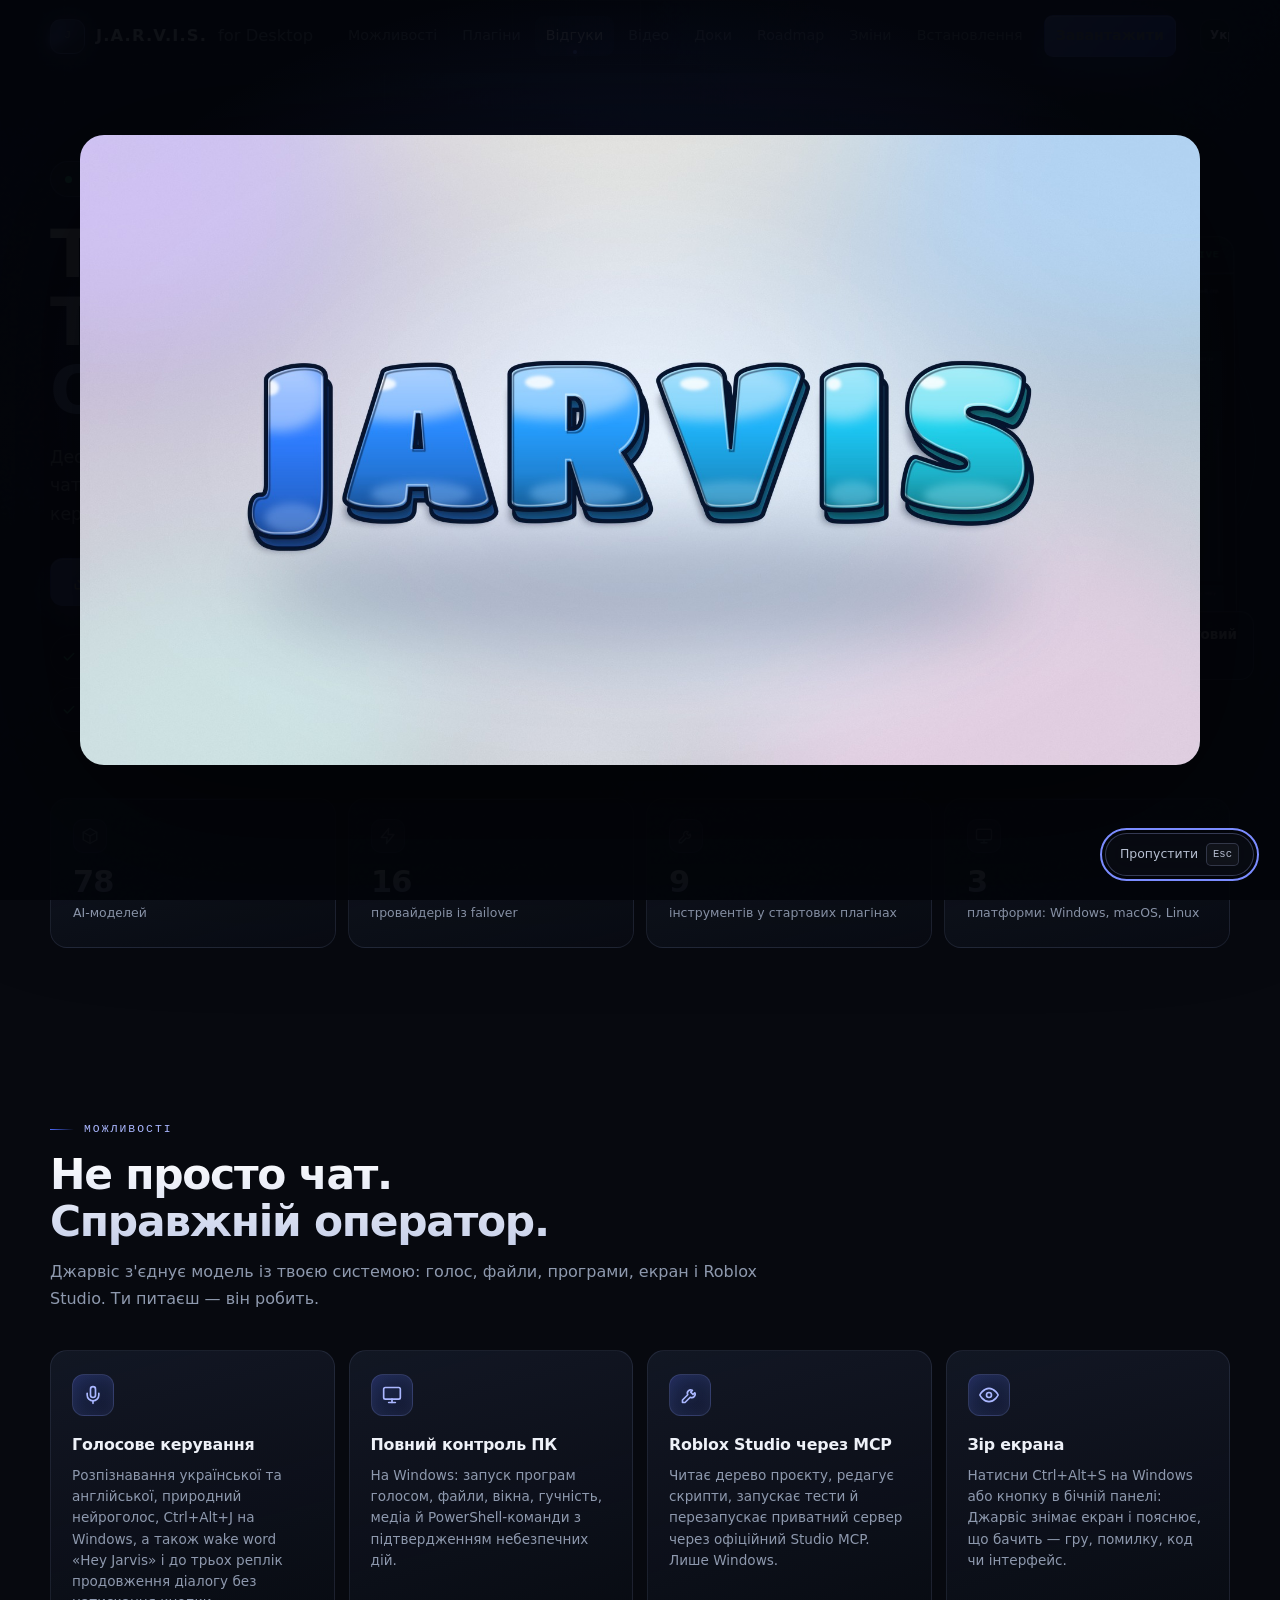
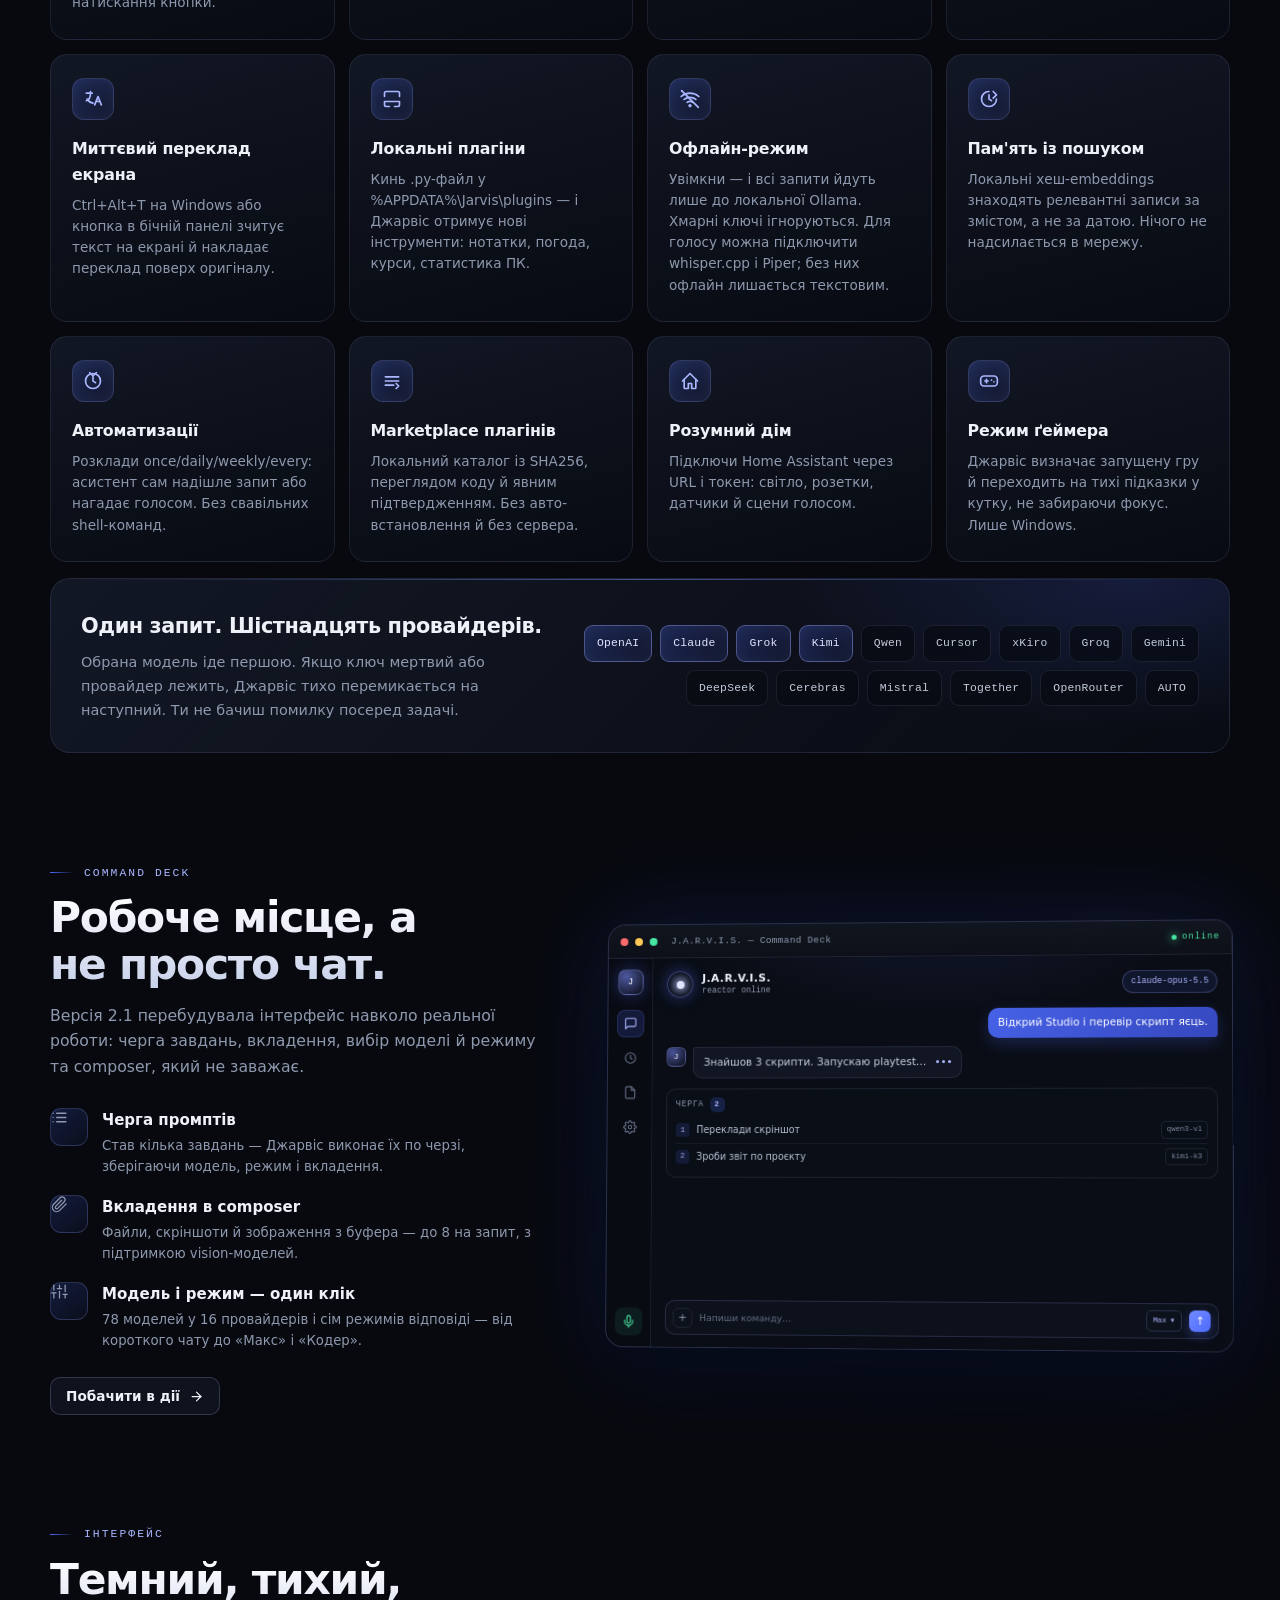
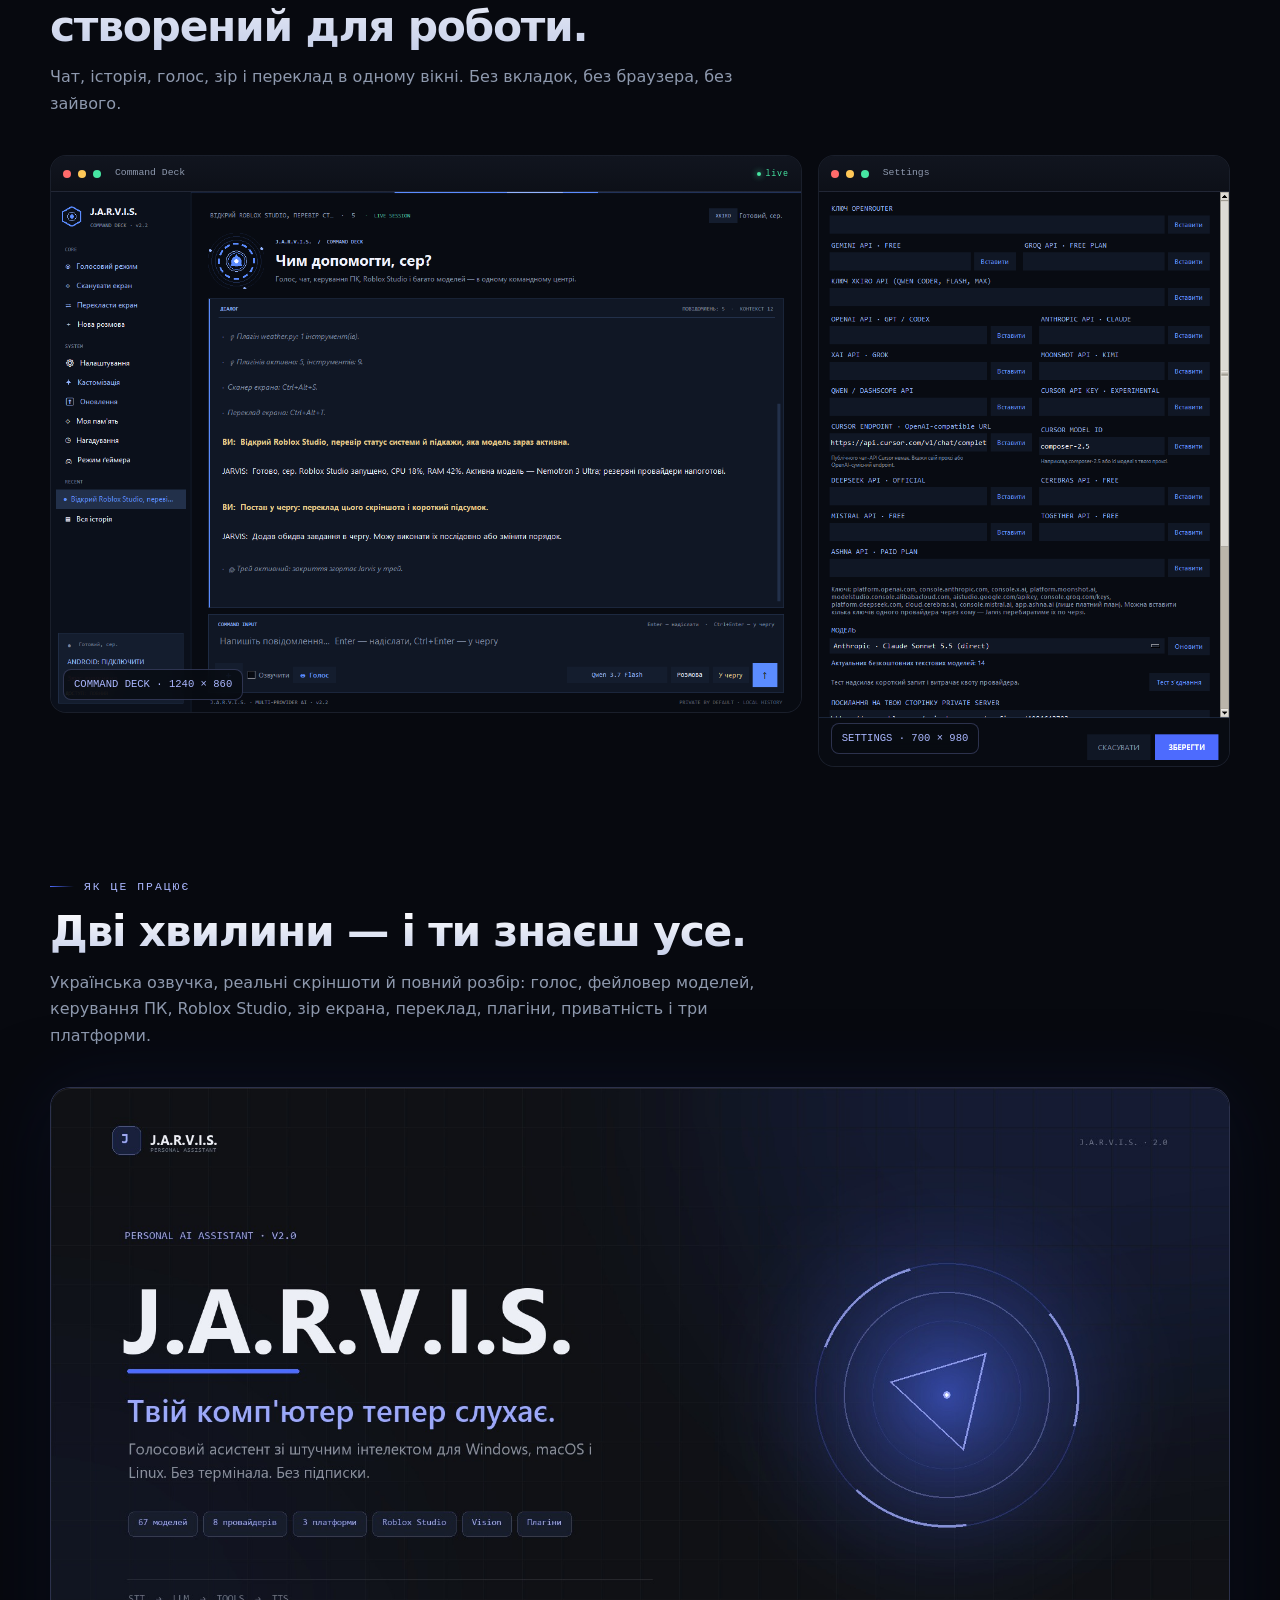
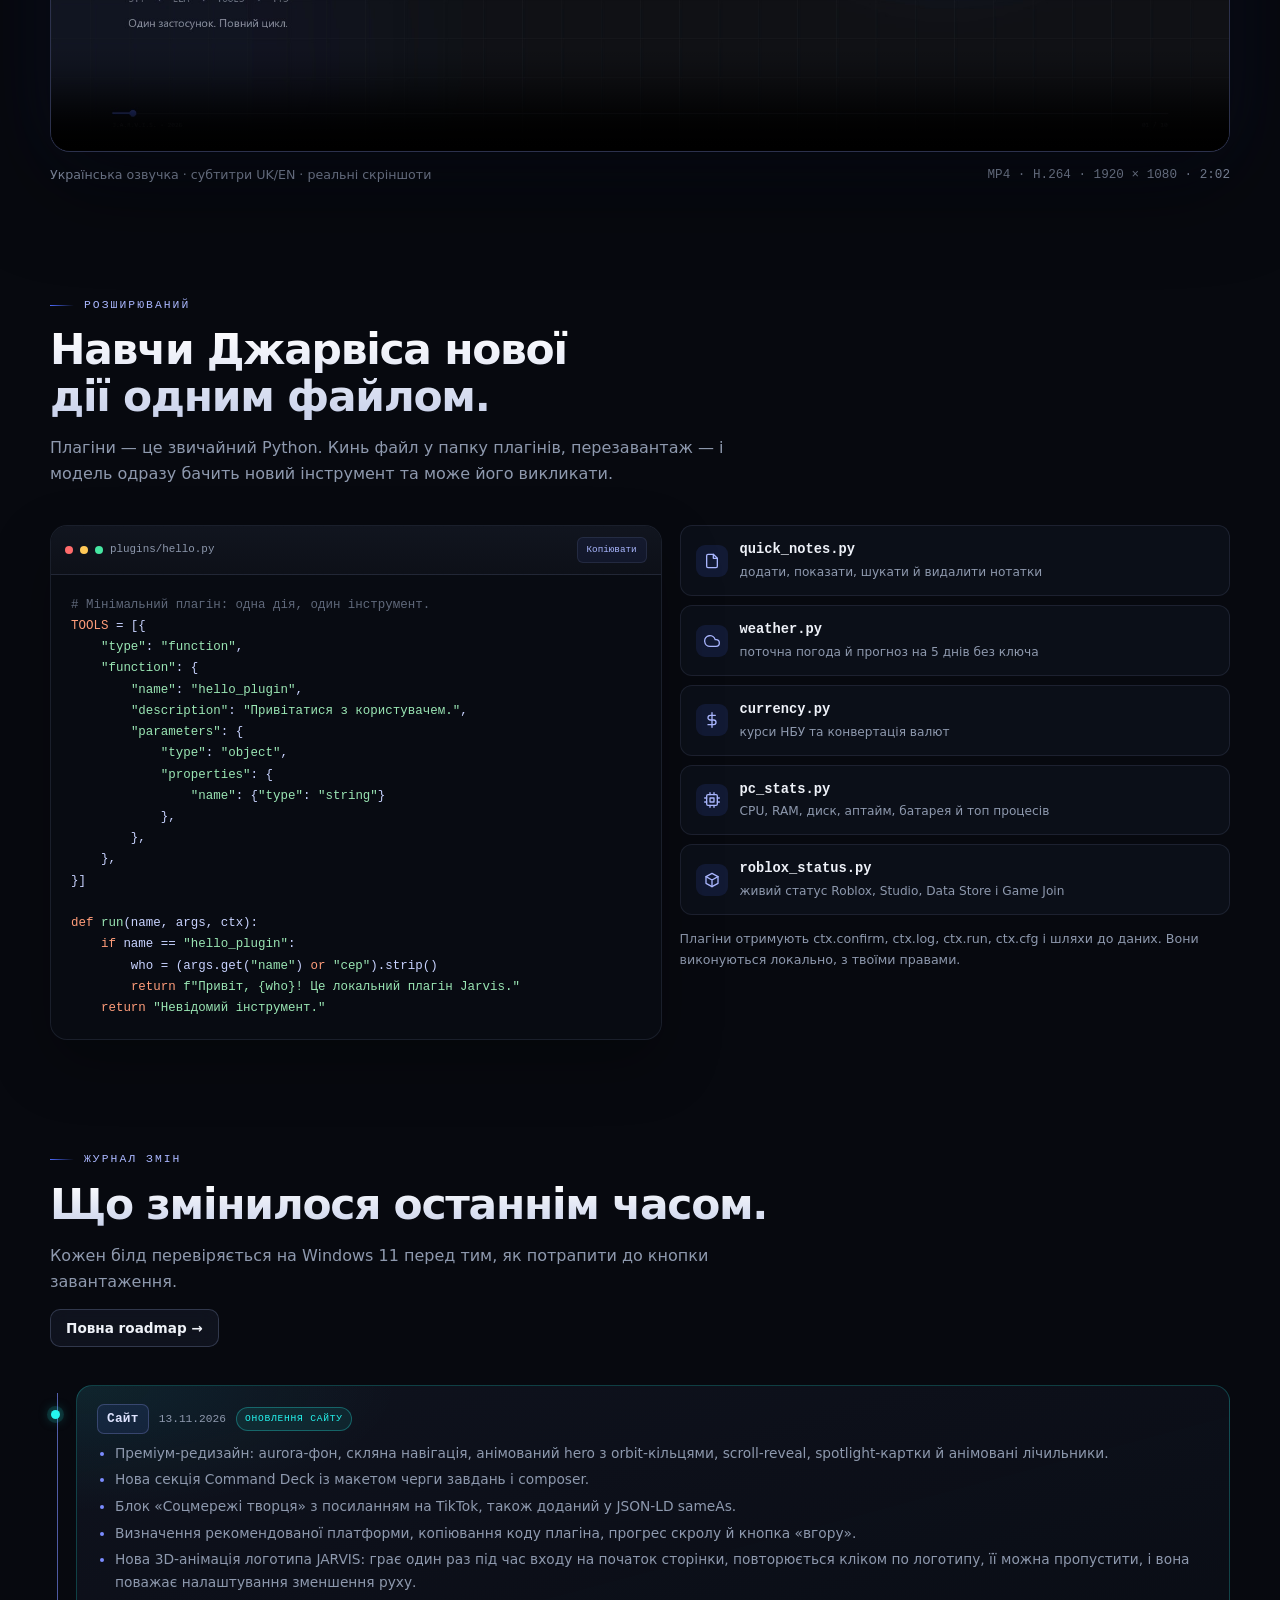
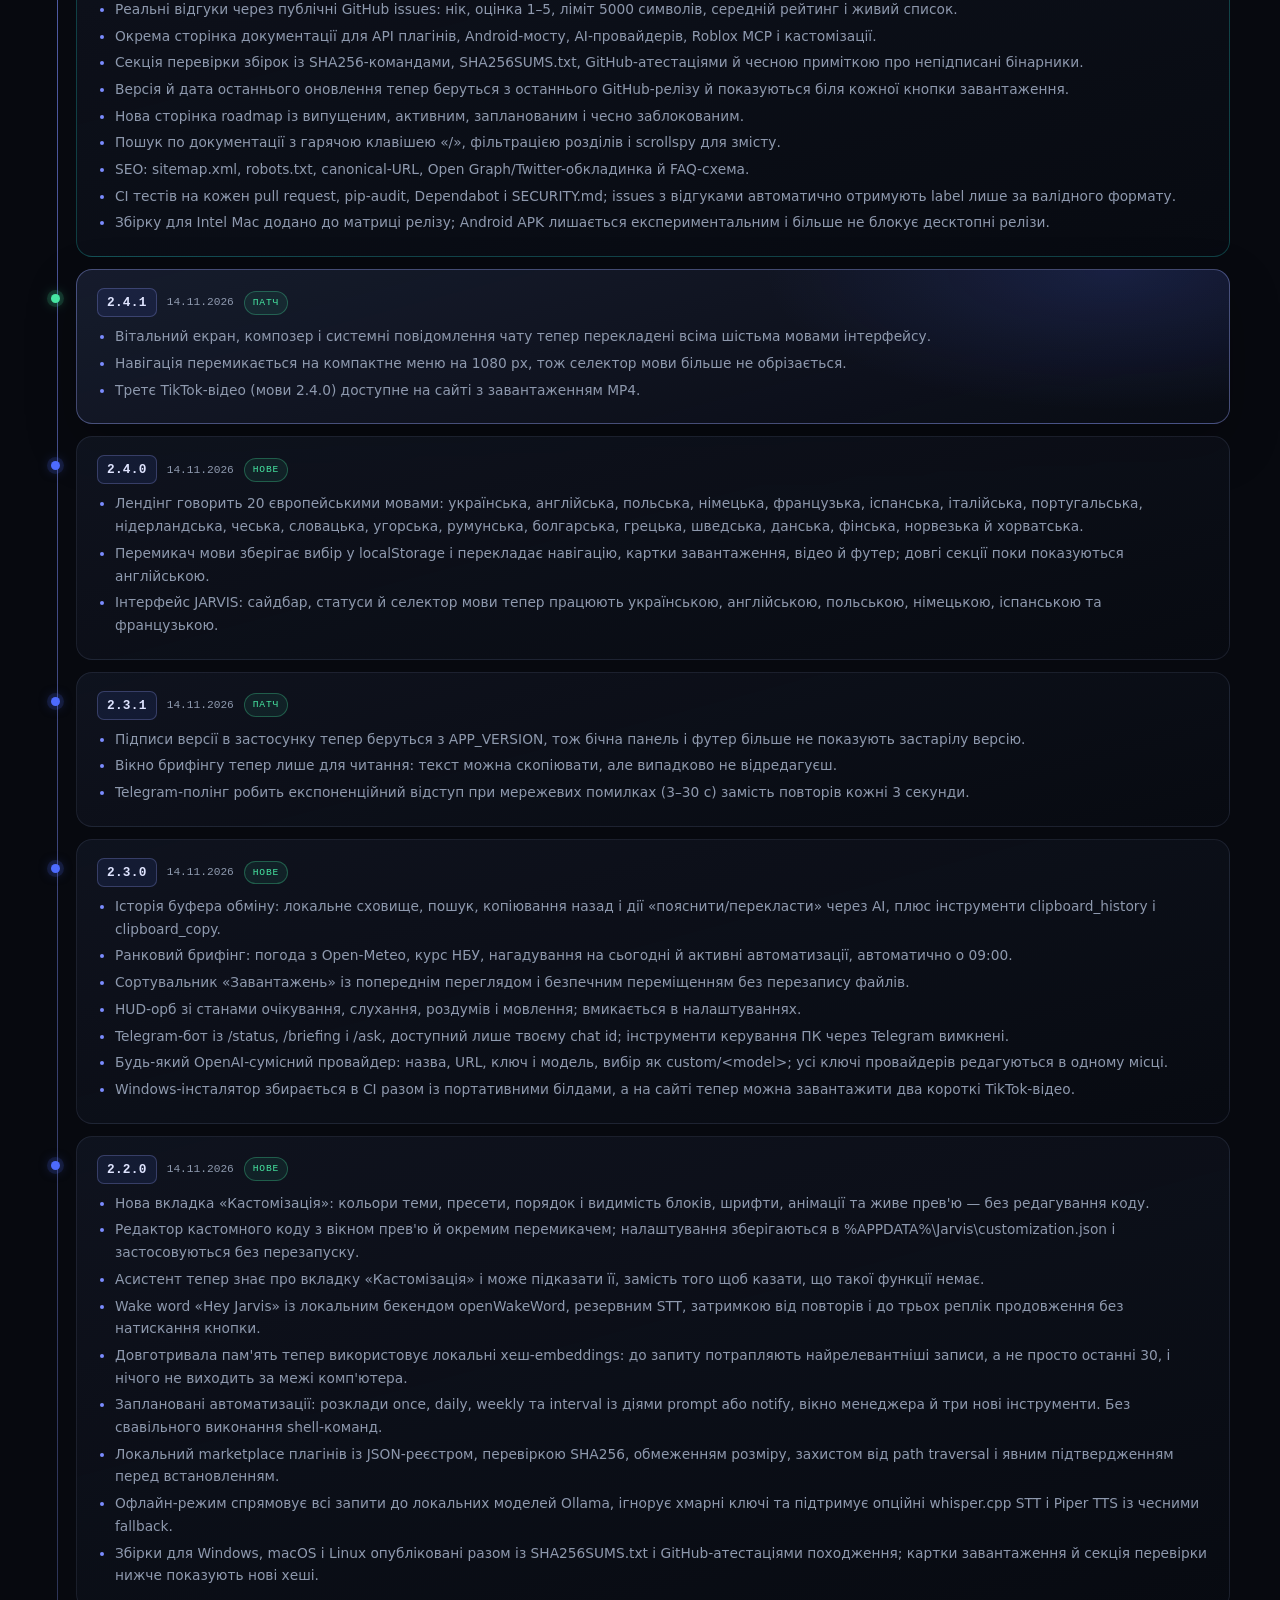
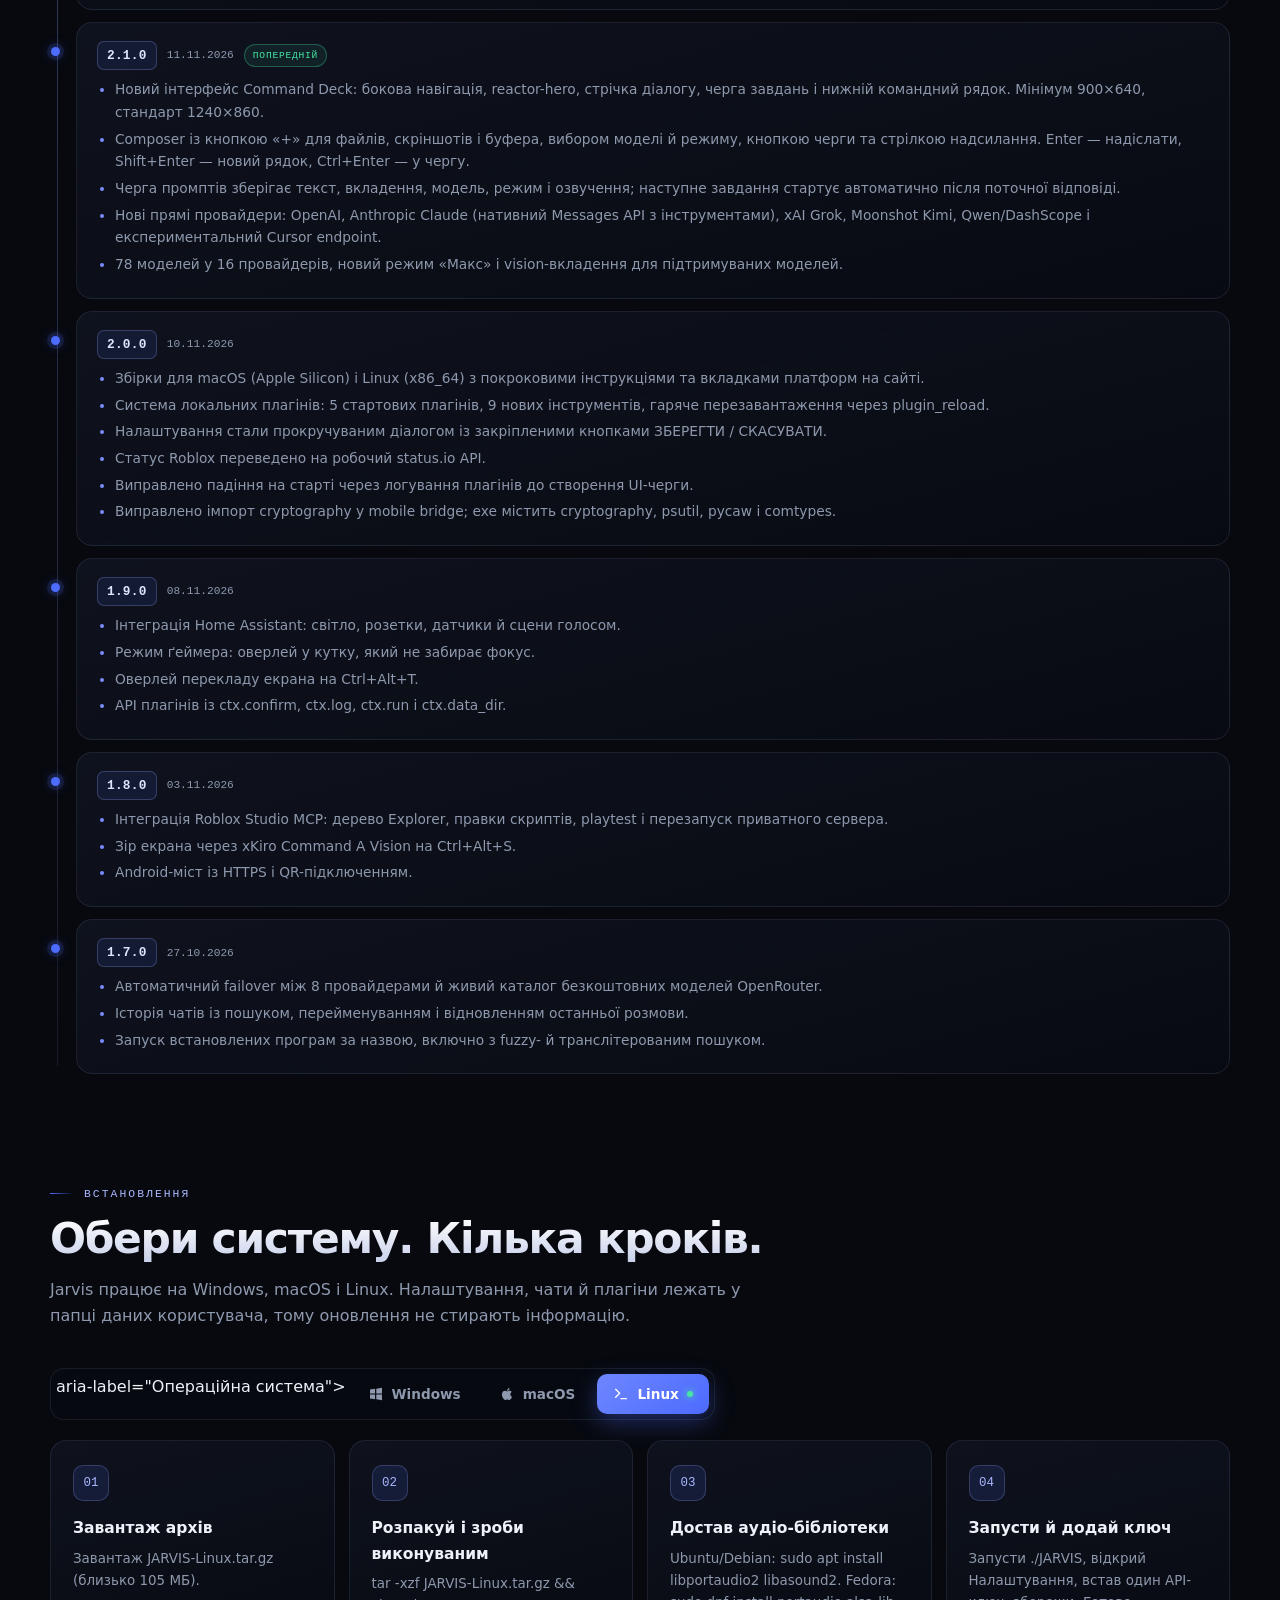
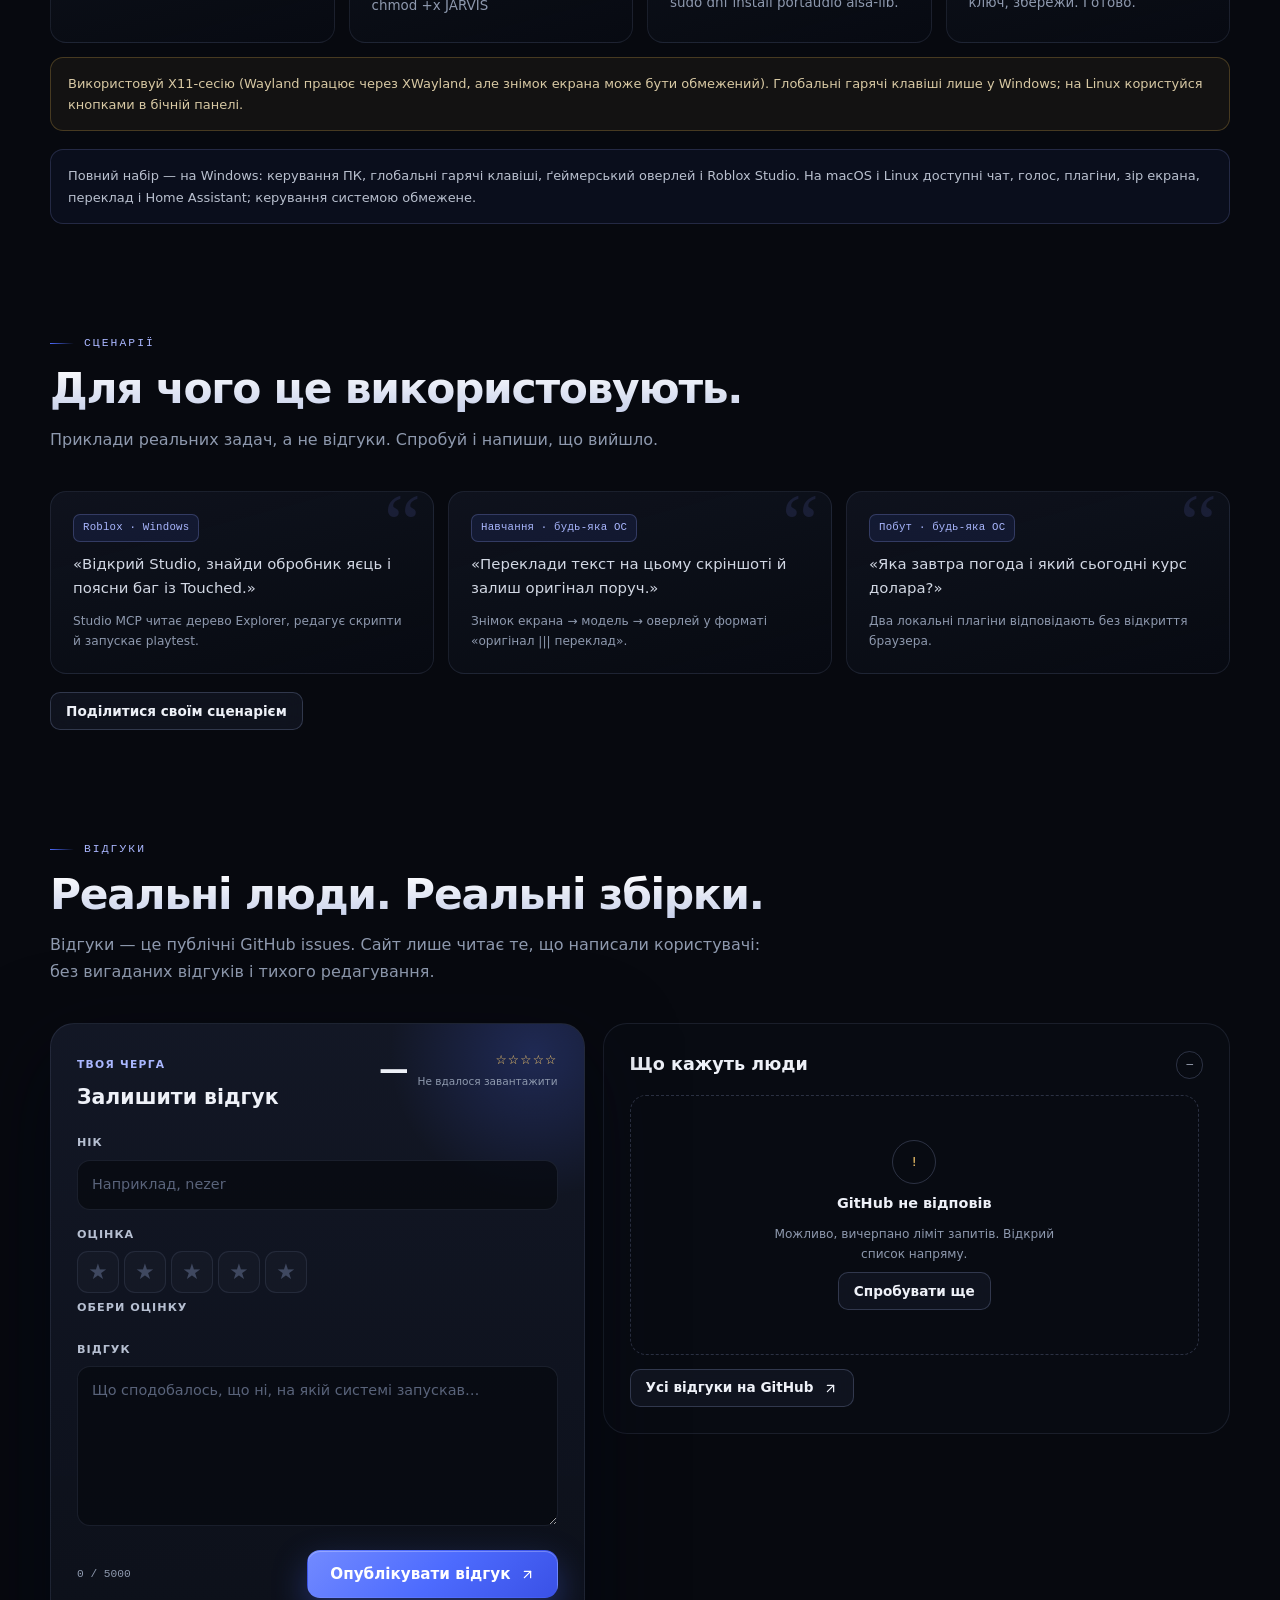
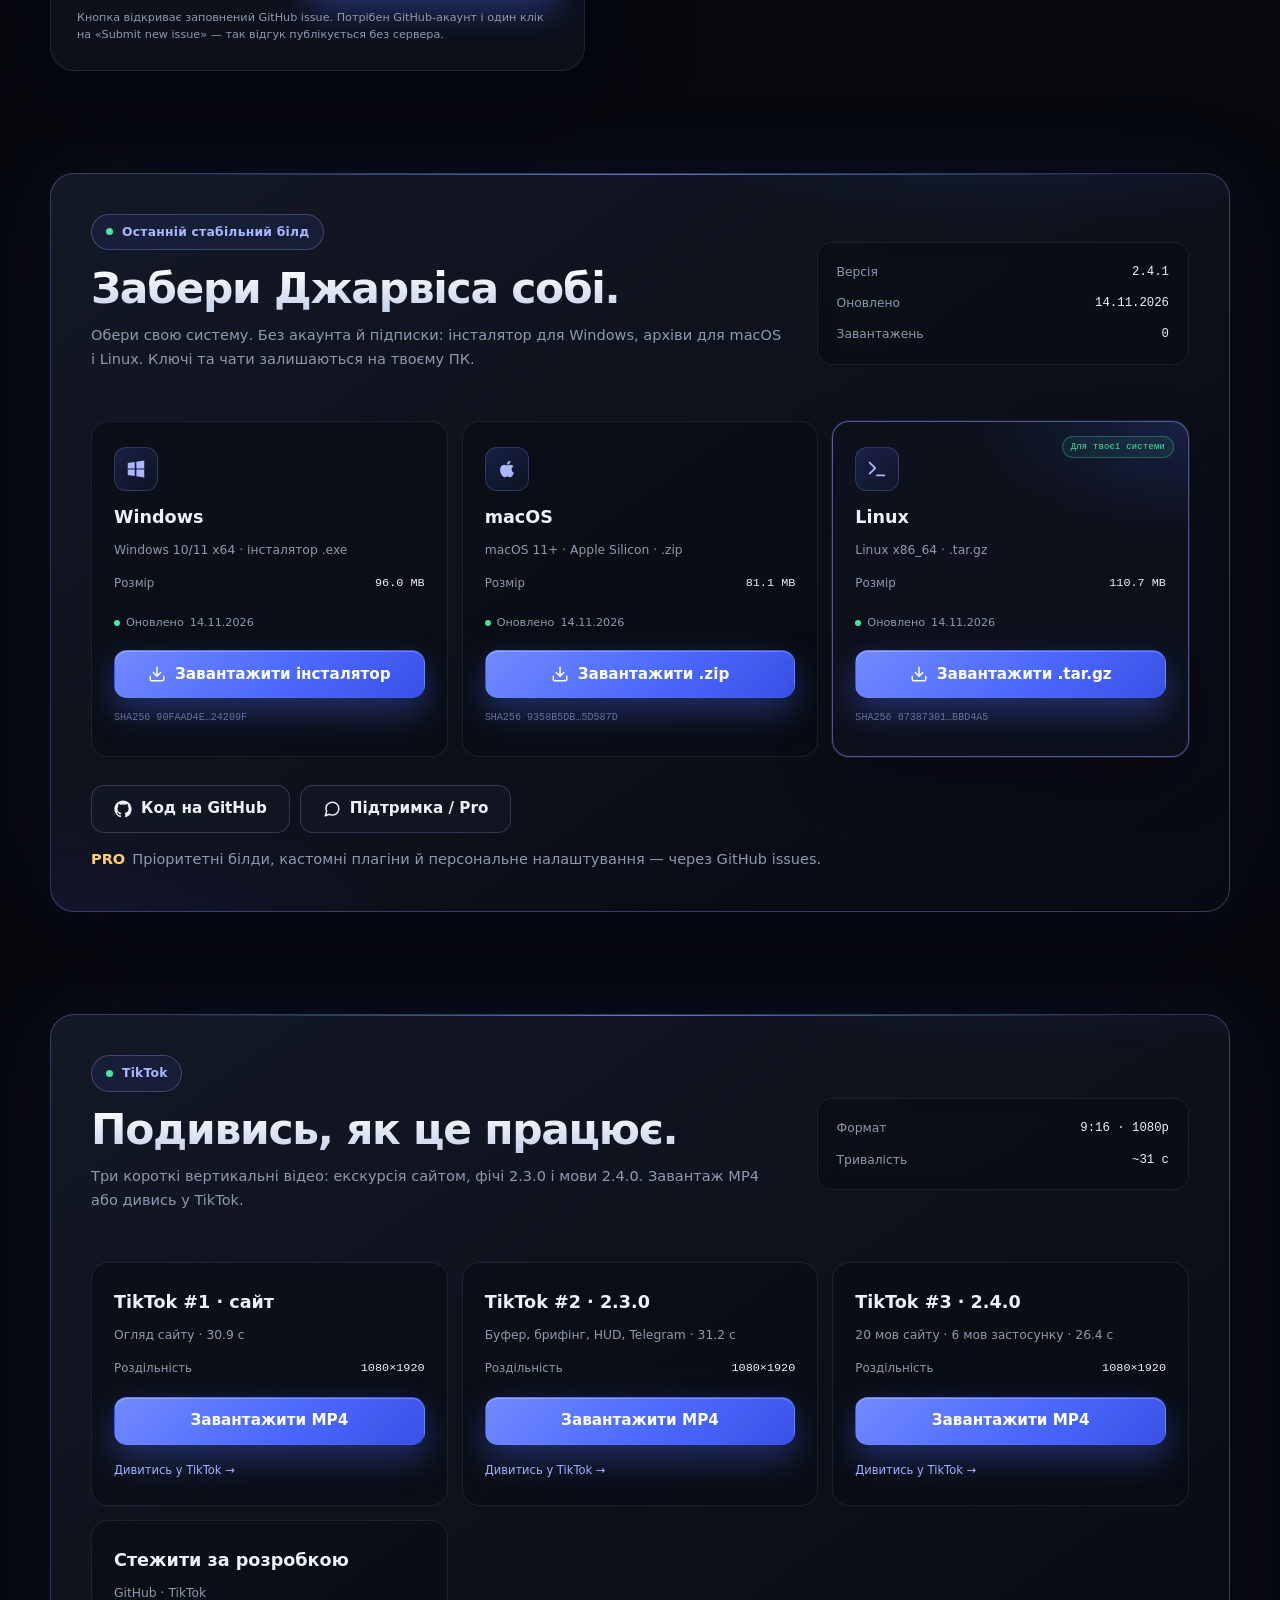
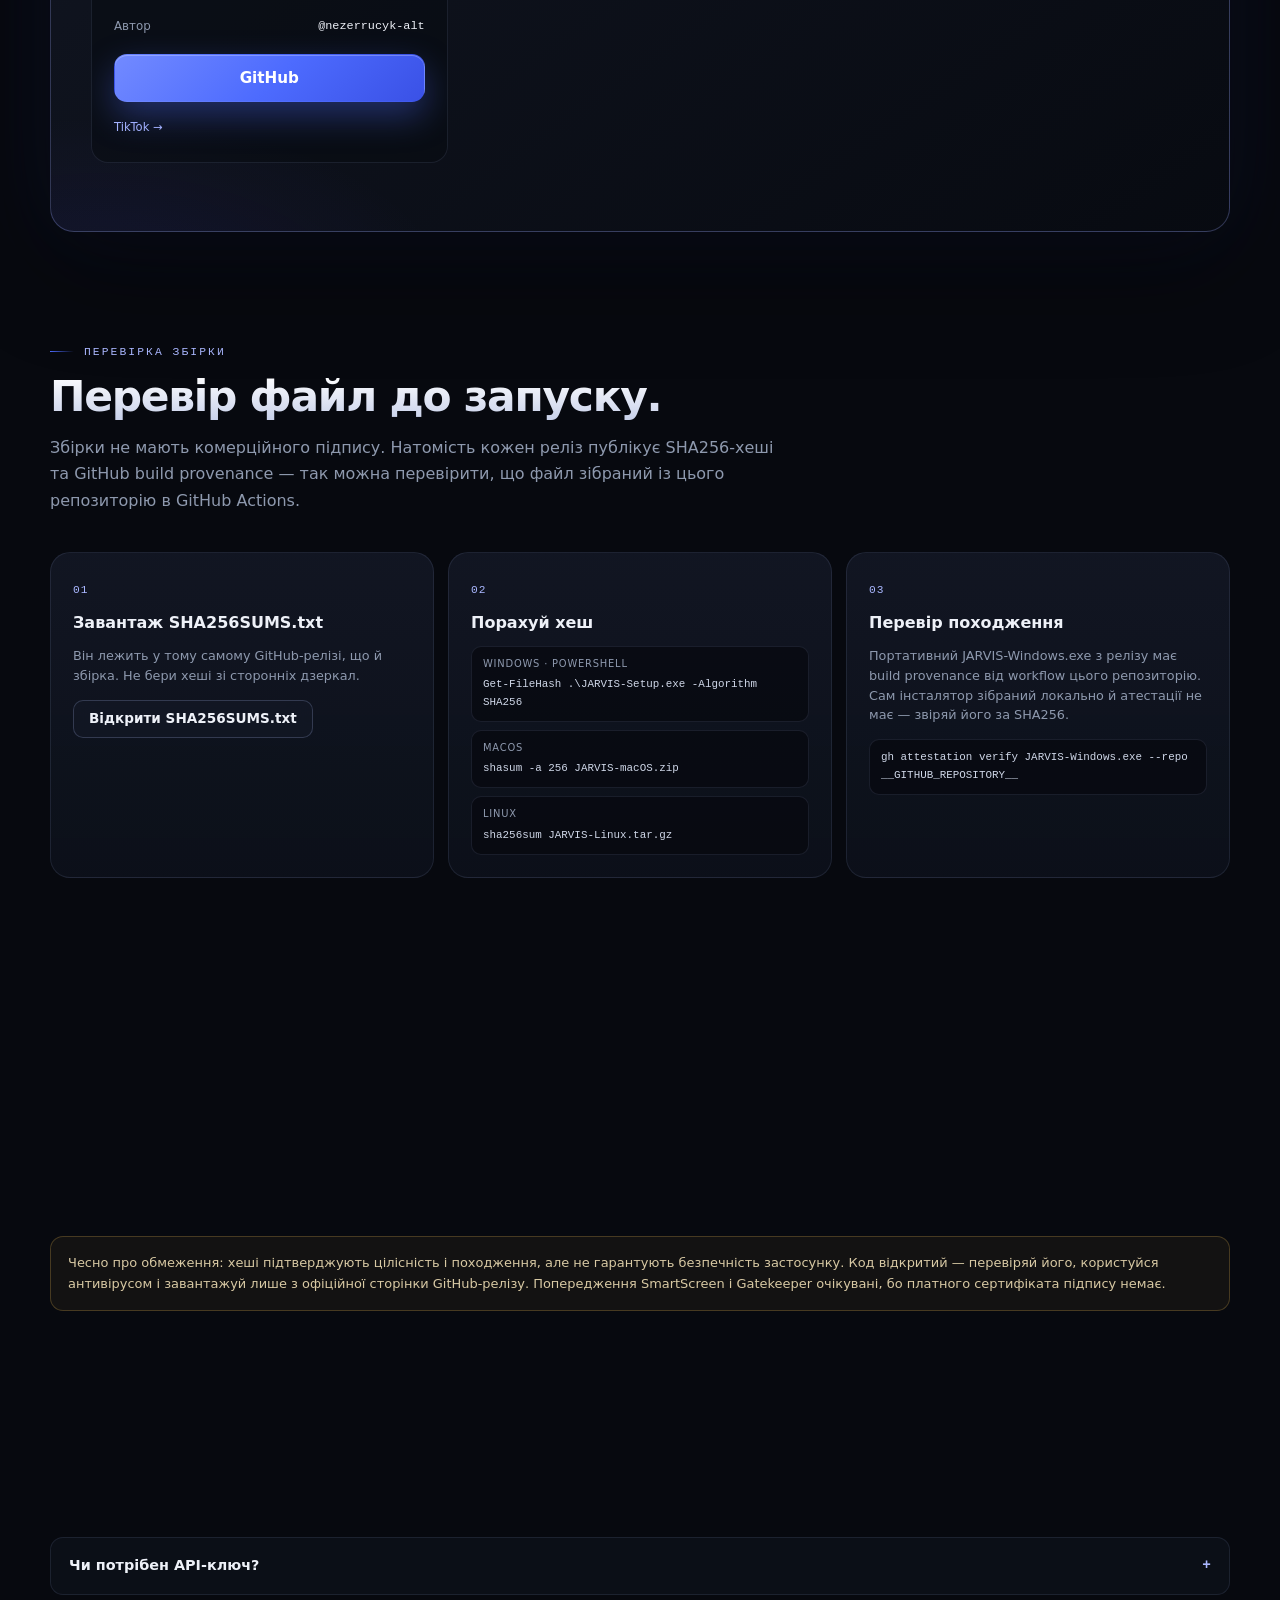
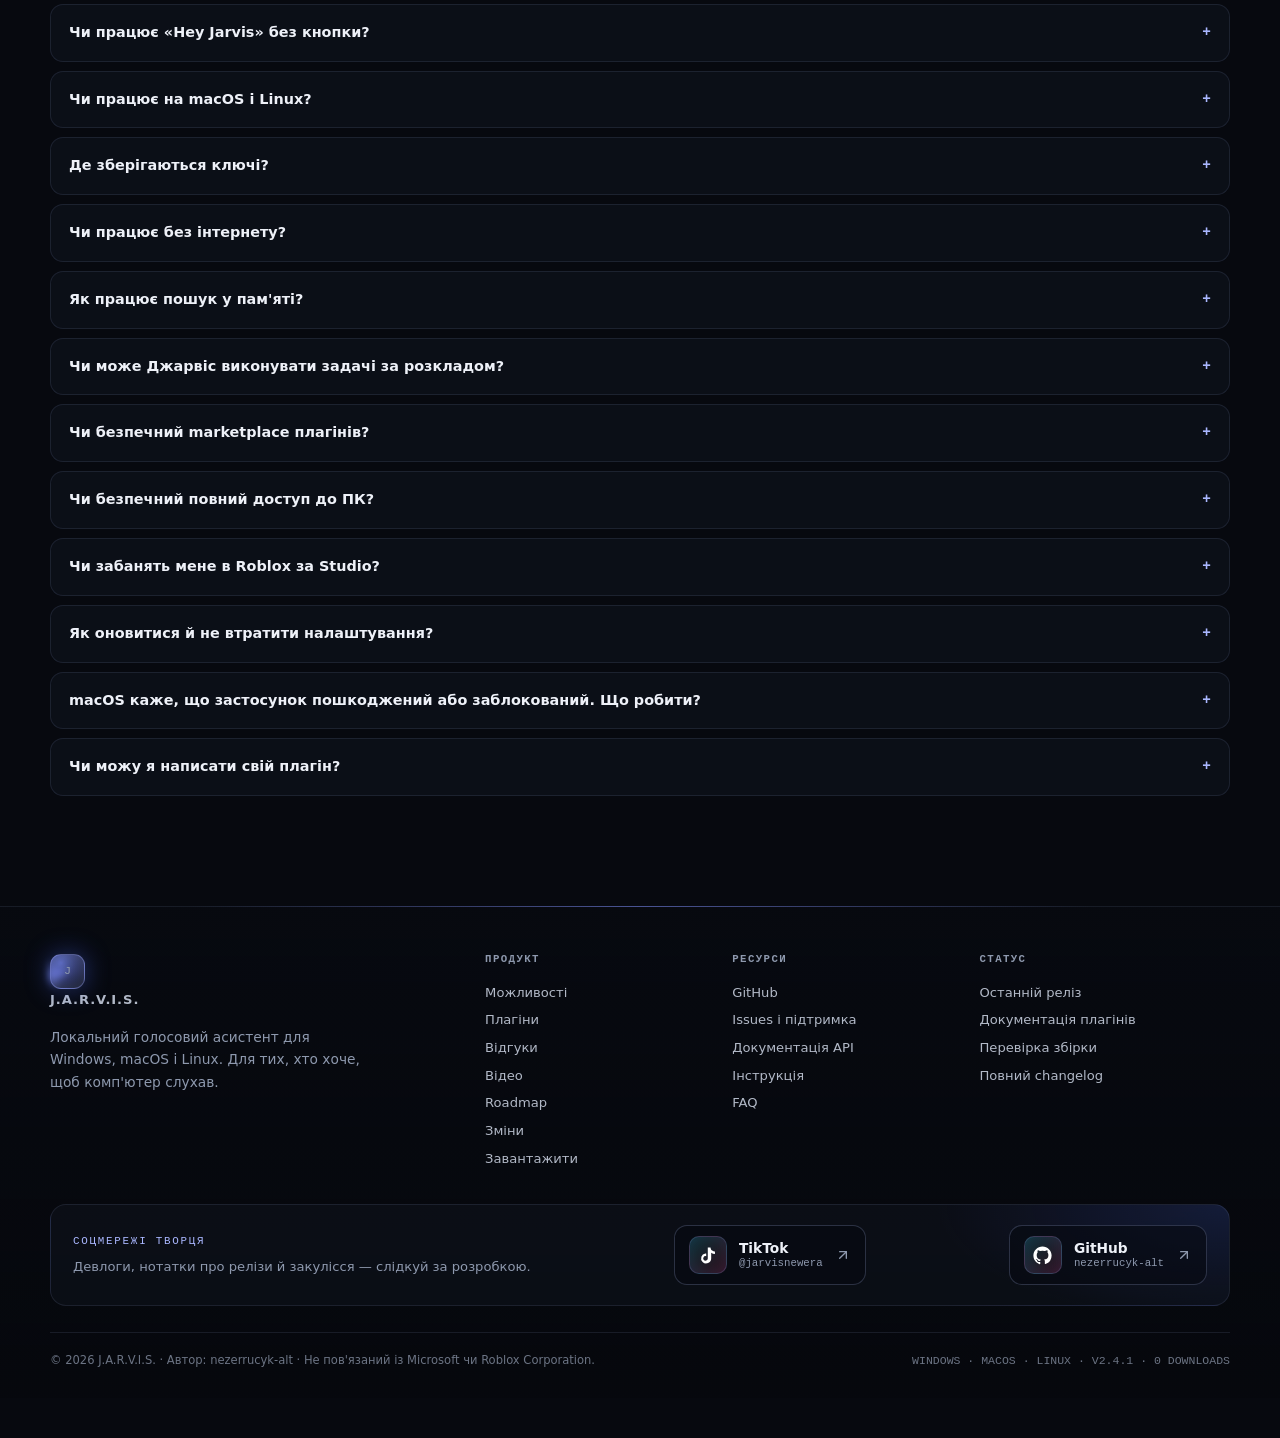
==== commit b0aad7cb: "site: publish 2.4.1 hashes and patch notes" ====
--- a/website/index.html
+++ b/website/index.html
@@ -74,7 +74,7 @@
     <div class="wrap">
       <div class="hero-grid">
         <div>
-          <div class="badge"><span class="pulse"></span> <span data-en="Windows · macOS · Linux">Windows · macOS · Linux</span> · <span data-en="version">версія</span> <span data-release-version>2.4.0</span></div>
+          <div class="badge"><span class="pulse"></span> <span data-en="Windows · macOS · Linux">Windows · macOS · Linux</span> · <span data-en="version">версія</span> <span data-release-version>2.4.1</span></div>
           <h1>
             <span data-en="Your voice.">Твій голос.</span><br>
             <span class="gradient-text" data-en="Your computer. One Jarvis.">Твій комп'ютер. Один Джарвіс.</span>
@@ -452,6 +452,14 @@
           </ul>
         </article>
         <article class="release latest">
+          <div class="release-head"><strong>2.4.1</strong><time datetime="2026-11-14">14.11.2026</time><span class="release-badge" data-en="patch">патч</span></div>
+          <ul>
+            <li data-en="Welcome screen, composer and system chat lines are now translated into all six interface languages.">Вітальний екран, композер і системні повідомлення чату тепер перекладені всіма шістьма мовами інтерфейсу.</li>
+            <li data-en="The navigation switches to the compact menu at 1080 px, so the language selector is never clipped.">Навігація перемикається на компактне меню на 1080 px, тож селектор мови більше не обрізається.</li>
+            <li data-en="The third TikTok video (2.4.0 languages) is available on the site with an MP4 download.">Третє TikTok-відео (мови 2.4.0) доступне на сайті з завантаженням MP4.</li>
+          </ul>
+        </article>
+        <article class="release">
           <div class="release-head"><strong>2.4.0</strong><time datetime="2026-11-14">14.11.2026</time><span class="release-badge" data-en="new">нове</span></div>
           <ul>
             <li data-en="The landing page speaks 20 European languages: Ukrainian, English, Polish, German, French, Spanish, Italian, Portuguese, Dutch, Czech, Slovak, Hungarian, Romanian, Bulgarian, Greek, Swedish, Danish, Finnish, Norwegian and Croatian.">Лендінг говорить 20 європейськими мовами: українська, англійська, польська, німецька, французька, іспанська, італійська, португальська, нідерландська, чеська, словацька, угорська, румунська, болгарська, грецька, шведська, данська, фінська, норвезька й хорватська.</li>
@@ -764,7 +772,7 @@
             <p data-i18n="dlLead" data-en="Pick your system. No account, no subscription: a Windows installer, archives for macOS and Linux. Keys and chats stay on your machine.">Обери свою систему. Без акаунта й підписки: інсталятор для Windows, архіви для macOS і Linux. Ключі та чати залишаються на твоєму ПК.</p>
           </div>
           <div class="download-info">
-            <div><span data-i18n="dlVersion" data-en="Version">Версія</span><strong data-release-version>2.4.0</strong></div>
+            <div><span data-i18n="dlVersion" data-en="Version">Версія</span><strong data-release-version>2.4.1</strong></div>
             <div><span data-i18n="dlUpdated" data-en="Last update">Оновлено</span><strong><time data-release-date datetime="2026-11-14">14.11.2026</time></strong></div>
             <div><span data-i18n="dlDownloads" data-en="Downloads">Завантажень</span><strong id="downloadCount">—</strong></div>
           </div>
@@ -780,11 +788,11 @@
             <p class="platform-sub" data-en="Windows 10/11 x64 · installer .exe">Windows 10/11 x64 · інсталятор .exe</p>
             <div class="platform-meta"><span data-i18n="dlSize" data-en="Size">Розмір</span><strong>96.0 MB</strong></div>
             <div class="platform-updated"><span class="pulse"></span> <span data-i18n="dlUpdatedShort" data-en="Updated">Оновлено</span> <time data-release-date datetime="2026-11-14">14.11.2026</time></div>
-            <a class="btn btn-primary js-download" data-download="windows" href="https://github.com/nezerrucyk-alt/jarvis-ai-assistant/releases/download/v2.4.0/JARVIS-Setup.exe">
+            <a class="btn btn-primary js-download" data-download="windows" href="https://github.com/nezerrucyk-alt/jarvis-ai-assistant/releases/download/v2.4.1/JARVIS-Setup.exe">
               <svg width="18" height="18" viewBox="0 0 24 24" fill="none" stroke="currentColor" stroke-width="2" stroke-linecap="round" stroke-linejoin="round" aria-hidden="true"><path d="M21 15v4a2 2 0 0 1-2 2H5a2 2 0 0 1-2-2v-4"/><polyline points="7 10 12 15 17 10"/><line x1="12" y1="15" x2="12" y2="3"/></svg>
               <span data-i18n="dlInstaller" data-en="Download installer">Завантажити інсталятор</span>
             </a>
-            <button class="sha js-sha" type="button" data-sha="6E4DEB14333DDE2795ABB6B8D07E6A1292ED3FBC19772C66CAF297581C1C3A5B" title="Скопіювати SHA256">SHA256 6E4DEB14…1C3A5B</button>
+            <button class="sha js-sha" type="button" data-sha="90FAAD4E90DF4BDC73EEC5213846A44BE5B540429126DD03B1558031C424209F" title="Скопіювати SHA256">SHA256 90FAAD4E…24209F</button>
           </article>
 
           <article class="platform-card">
@@ -796,14 +804,14 @@
             <p class="platform-sub" data-en="macOS 11+ · Apple Silicon · .zip">macOS 11+ · Apple Silicon · .zip</p>
             <div class="platform-meta"><span data-i18n="dlSize" data-en="Size">Розмір</span><strong>81.1 MB</strong></div>
             <div class="platform-updated"><span class="pulse"></span> <span data-i18n="dlUpdatedShort" data-en="Updated">Оновлено</span> <time data-release-date datetime="2026-11-14">14.11.2026</time></div>
-            <a class="btn btn-primary js-download" data-download="macos" href="https://github.com/nezerrucyk-alt/jarvis-ai-assistant/releases/download/v2.4.0/JARVIS-macOS.zip">
+            <a class="btn btn-primary js-download" data-download="macos" href="https://github.com/nezerrucyk-alt/jarvis-ai-assistant/releases/download/v2.4.1/JARVIS-macOS.zip">
               <svg width="18" height="18" viewBox="0 0 24 24" fill="none" stroke="currentColor" stroke-width="2" stroke-linecap="round" stroke-linejoin="round" aria-hidden="true"><path d="M21 15v4a2 2 0 0 1-2 2H5a2 2 0 0 1-2-2v-4"/><polyline points="7 10 12 15 17 10"/><line x1="12" y1="15" x2="12" y2="3"/></svg>
               <span data-i18n="dlZip" data-en="Download .zip">Завантажити .zip</span>
             </a>
             <a class="platform-alt js-download js-optional-download" data-download="macos-intel" href="https://github.com/nezerrucyk-alt/jarvis-ai-assistant/releases/latest/download/JARVIS-macOS-Intel.zip" hidden>
               <span data-en="Intel Mac build →">Збірка для Intel Mac →</span>
             </a>
-            <button class="sha js-sha" type="button" data-sha="C674C236DABF76A1C465F1375C57D4D35716021272CB1011B73CF1FCA5586FDD" title="Скопіювати SHA256">SHA256 C674C236…586FDD</button>
+            <button class="sha js-sha" type="button" data-sha="9358B5DB2658BA7142872D1290C961A6C2EEA0D8FACAFC89A3A81FD55A5D587D" title="Скопіювати SHA256">SHA256 9358B5DB…5D587D</button>
           </article>
 
           <article class="platform-card">
@@ -815,11 +823,11 @@
             <p class="platform-sub">Linux x86_64 · .tar.gz</p>
             <div class="platform-meta"><span data-i18n="dlSize" data-en="Size">Розмір</span><strong>110.7 MB</strong></div>
             <div class="platform-updated"><span class="pulse"></span> <span data-i18n="dlUpdatedShort" data-en="Updated">Оновлено</span> <time data-release-date datetime="2026-11-14">14.11.2026</time></div>
-            <a class="btn btn-primary js-download" data-download="linux" href="https://github.com/nezerrucyk-alt/jarvis-ai-assistant/releases/download/v2.4.0/JARVIS-Linux.tar.gz">
+            <a class="btn btn-primary js-download" data-download="linux" href="https://github.com/nezerrucyk-alt/jarvis-ai-assistant/releases/download/v2.4.1/JARVIS-Linux.tar.gz">
               <svg width="18" height="18" viewBox="0 0 24 24" fill="none" stroke="currentColor" stroke-width="2" stroke-linecap="round" stroke-linejoin="round" aria-hidden="true"><path d="M21 15v4a2 2 0 0 1-2 2H5a2 2 0 0 1-2-2v-4"/><polyline points="7 10 12 15 17 10"/><line x1="12" y1="15" x2="12" y2="3"/></svg>
               <span data-i18n="dlTar" data-en="Download .tar.gz">Завантажити .tar.gz</span>
             </a>
-            <button class="sha js-sha" type="button" data-sha="10FFF4B74974959DC74C256DB24A8C7F14F33D09C851430124DF0A4255B3DE59" title="Скопіювати SHA256">SHA256 10FFF4B7…B3DE59</button>
+            <button class="sha js-sha" type="button" data-sha="673873014DA97A1AF6C9E9E9F29BBF37AC8253F07EFE2B425A0D382DD8BBD4A5" title="Скопіювати SHA256">SHA256 67387301…BBD4A5</button>
           </article>
         </div>
 
@@ -944,24 +952,24 @@
 
       <div class="verify-hashes" data-reveal>
         <div class="verify-hashes-head">
-          <h3 data-en="SHA256 for v2.4.0">SHA256 для v2.4.0</h3>
+          <h3 data-en="SHA256 for v2.4.1">SHA256 для v2.4.1</h3>
           <span class="mono" data-en="Click to copy">Клікни, щоб скопіювати</span>
         </div>
         <div class="verify-hash-row">
           <span>Windows · JARVIS-Setup.exe</span>
-          <button class="sha js-sha" type="button" data-sha="6E4DEB14333DDE2795ABB6B8D07E6A1292ED3FBC19772C66CAF297581C1C3A5B">6E4DEB14333DDE2795ABB6B8D07E6A1292ED3FBC19772C66CAF297581C1C3A5B</button>
+          <button class="sha js-sha" type="button" data-sha="90FAAD4E90DF4BDC73EEC5213846A44BE5B540429126DD03B1558031C424209F">90FAAD4E90DF4BDC73EEC5213846A44BE5B540429126DD03B1558031C424209F</button>
         </div>
         <div class="verify-hash-row">
           <span>Windows · JARVIS-Windows.exe</span>
-          <button class="sha js-sha" type="button" data-sha="DE7677F12AD74C359DADBFF50C0D953341D32AC666330C717D20898367AA6859">DE7677F12AD74C359DADBFF50C0D953341D32AC666330C717D20898367AA6859</button>
+          <button class="sha js-sha" type="button" data-sha="396CD707C017340D57E61215D164EB14365CBA65D4EDE15E4377CC55E40D6FC1">396CD707C017340D57E61215D164EB14365CBA65D4EDE15E4377CC55E40D6FC1</button>
         </div>
         <div class="verify-hash-row">
           <span>macOS · JARVIS-macOS.zip</span>
-          <button class="sha js-sha" type="button" data-sha="C674C236DABF76A1C465F1375C57D4D35716021272CB1011B73CF1FCA5586FDD">C674C236DABF76A1C465F1375C57D4D35716021272CB1011B73CF1FCA5586FDD</button>
+          <button class="sha js-sha" type="button" data-sha="9358B5DB2658BA7142872D1290C961A6C2EEA0D8FACAFC89A3A81FD55A5D587D">9358B5DB2658BA7142872D1290C961A6C2EEA0D8FACAFC89A3A81FD55A5D587D</button>
         </div>
         <div class="verify-hash-row">
           <span>Linux · JARVIS-Linux.tar.gz</span>
-          <button class="sha js-sha" type="button" data-sha="10FFF4B74974959DC74C256DB24A8C7F14F33D09C851430124DF0A4255B3DE59">10FFF4B74974959DC74C256DB24A8C7F14F33D09C851430124DF0A4255B3DE59</button>
+          <button class="sha js-sha" type="button" data-sha="673873014DA97A1AF6C9E9E9F29BBF37AC8253F07EFE2B425A0D382DD8BBD4A5">673873014DA97A1AF6C9E9E9F29BBF37AC8253F07EFE2B425A0D382DD8BBD4A5</button>
         </div>
       </div>
 
@@ -1091,7 +1099,7 @@
 
     <div class="footer-bottom">
       <span>© 2026 J.A.R.V.I.S. · <a href="https://github.com/nezerrucyk-alt" target="_blank" rel="noopener">Автор: nezerrucyk-alt</a> · <span data-en="Not affiliated with Microsoft or Roblox Corporation.">Не пов'язаний із Microsoft чи Roblox Corporation.</span></span>
-      <span class="mono">WINDOWS · MACOS · LINUX · V<span data-release-version>2.4.0</span> · <span id="footerDownloads">—</span> DOWNLOADS</span>
+      <span class="mono">WINDOWS · MACOS · LINUX · V<span data-release-version>2.4.1</span> · <span id="footerDownloads">—</span> DOWNLOADS</span>
     </div>
   </div>
 </footer>
@@ -1178,7 +1186,7 @@
   "name": "J.A.R.V.I.S.",
   "applicationCategory": "UtilitiesApplication",
   "operatingSystem": "Windows 10, Windows 11, macOS 11+, Linux",
-  "softwareVersion": "2.4.0",
+  "softwareVersion": "2.4.1",
   "author": {"@type": "Person", "name": "nezerrucyk-alt", "url": "https://github.com/nezerrucyk-alt"},
   "fileSize": "96.0MB",
   "offers": {"@type": "Offer", "price": "0", "priceCurrency": "USD"},
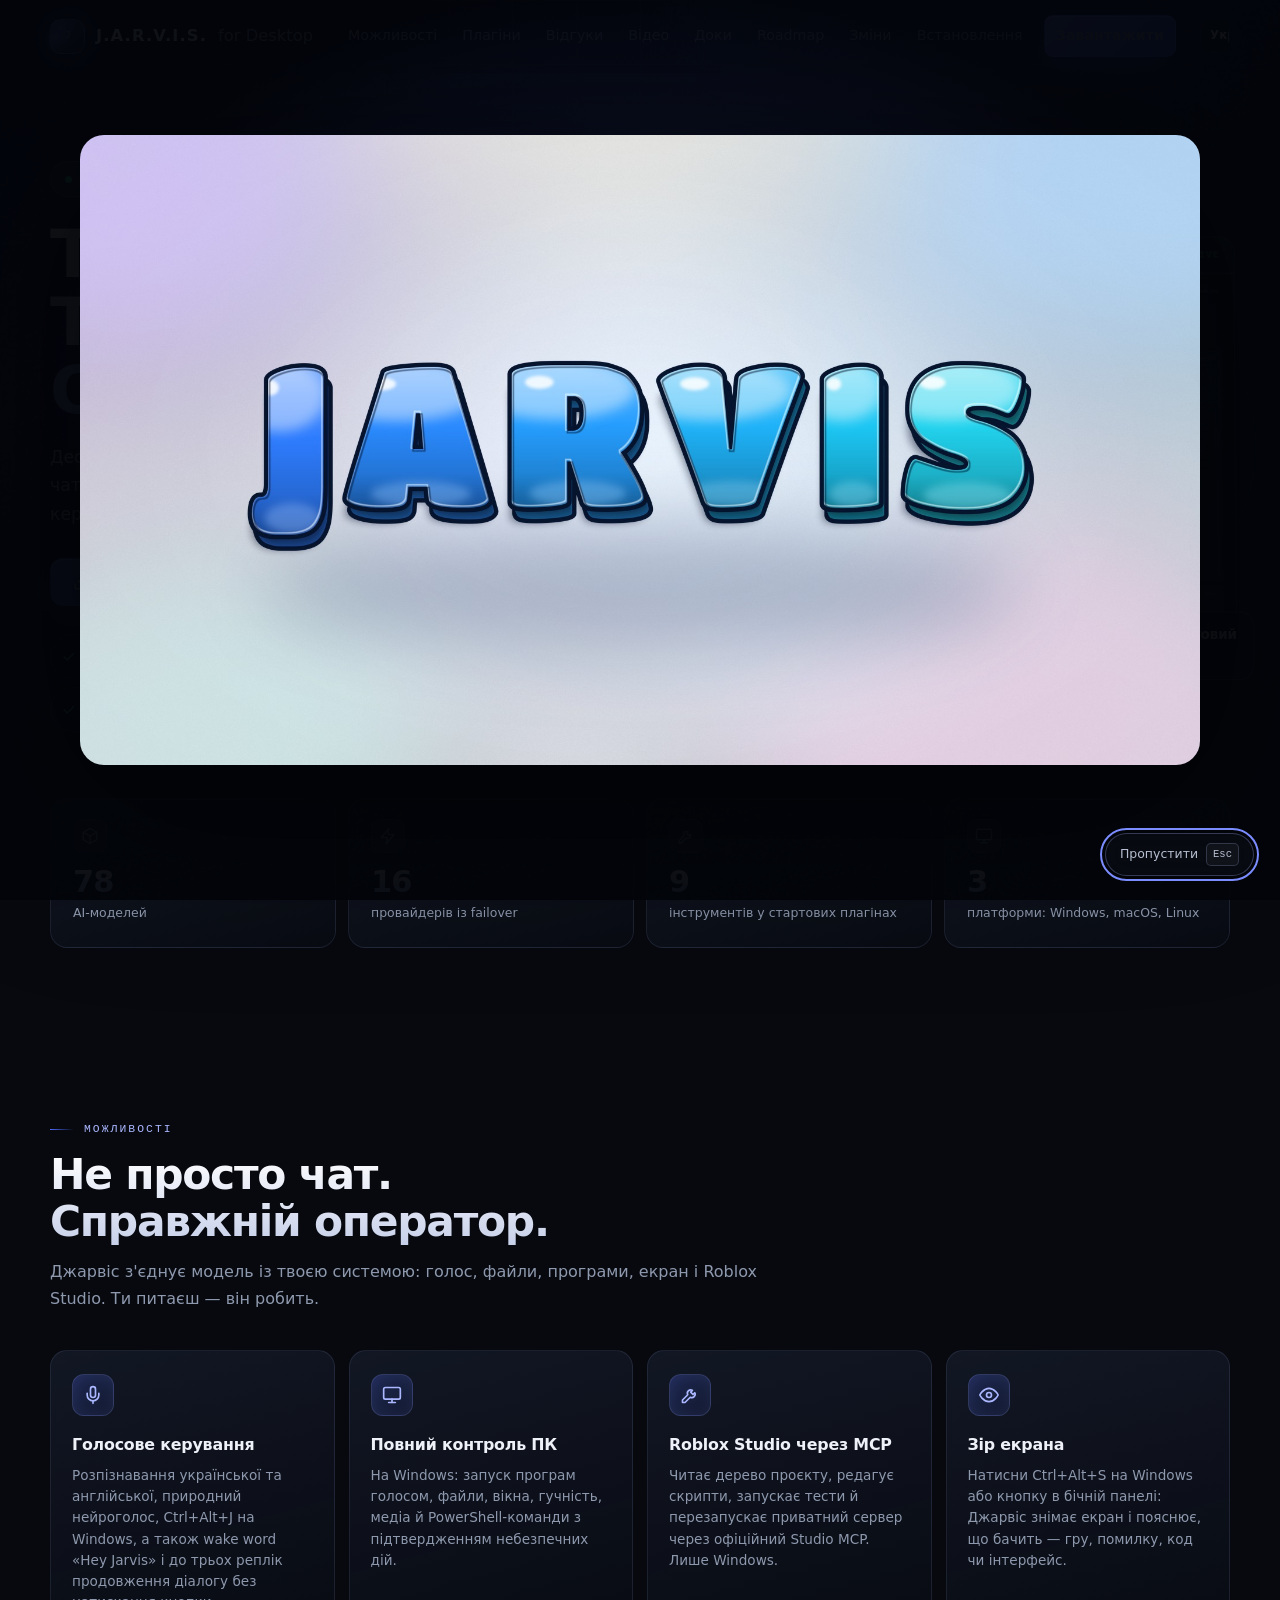
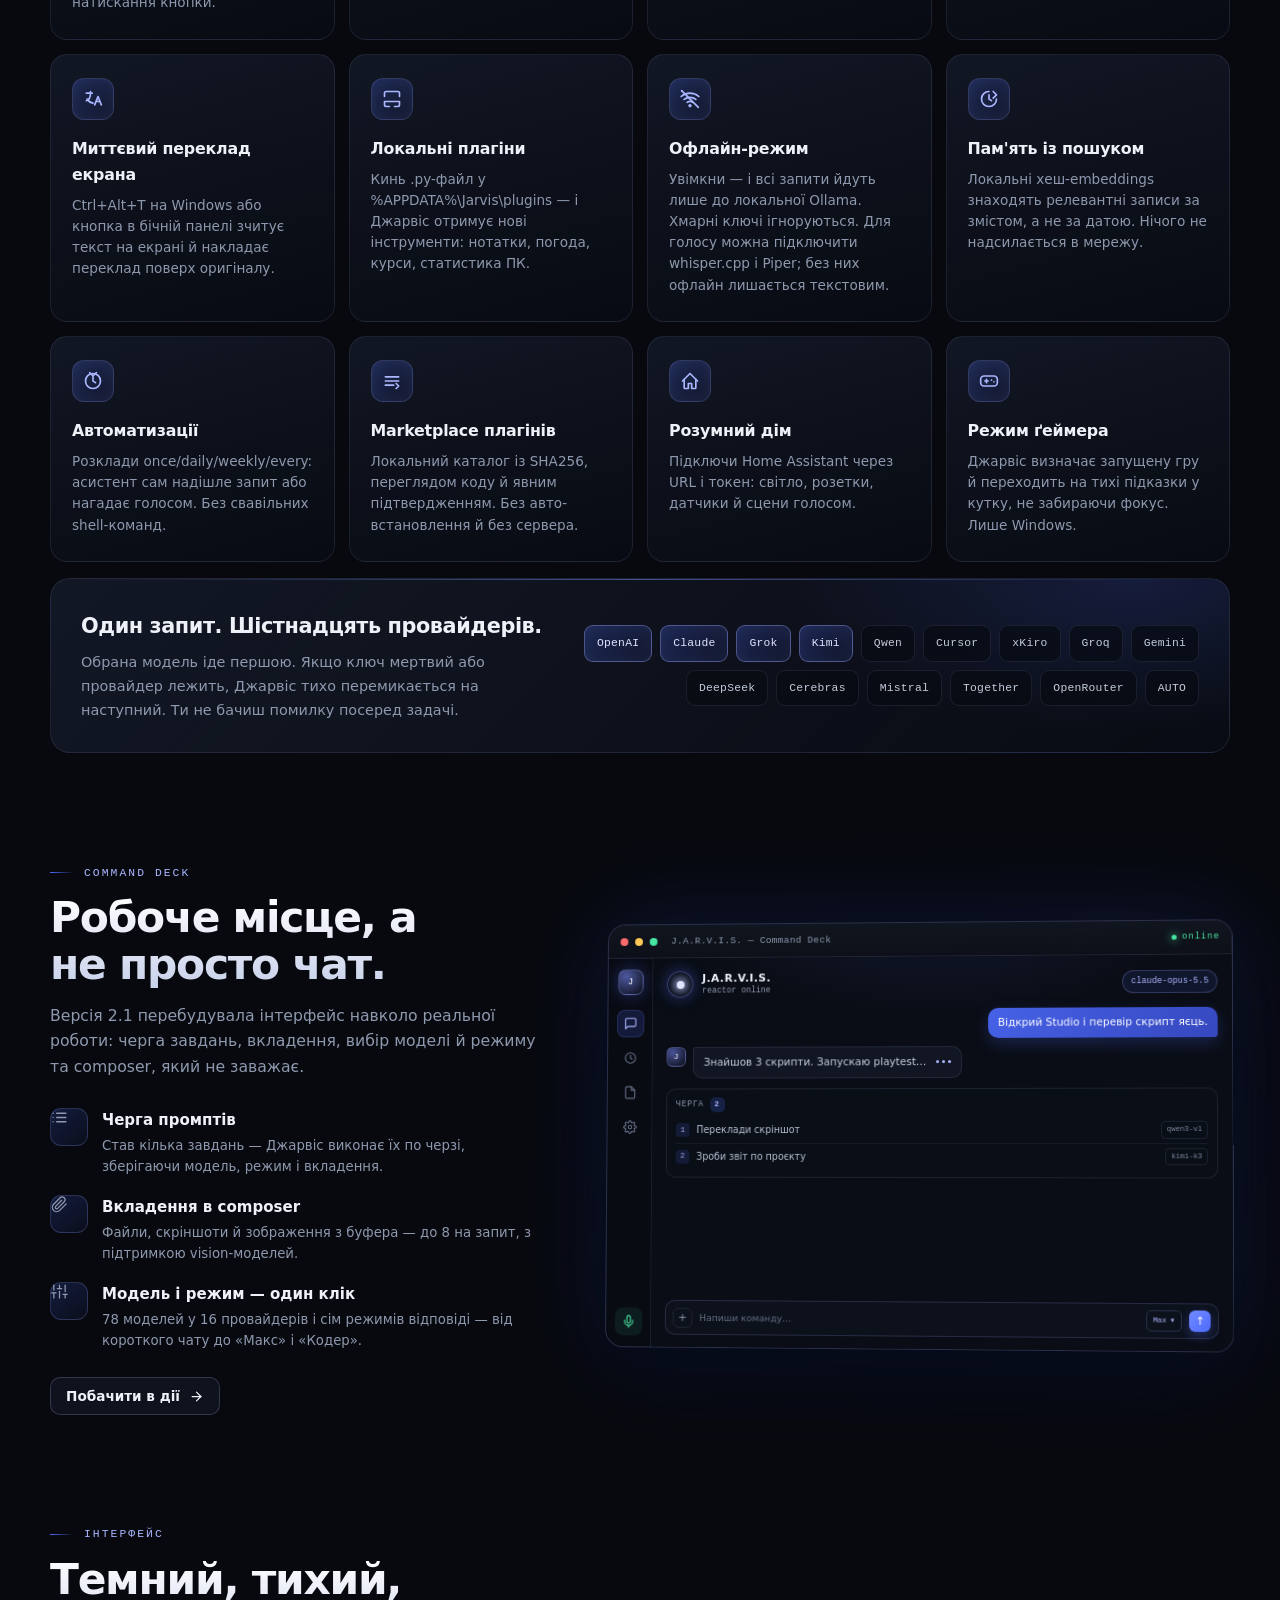
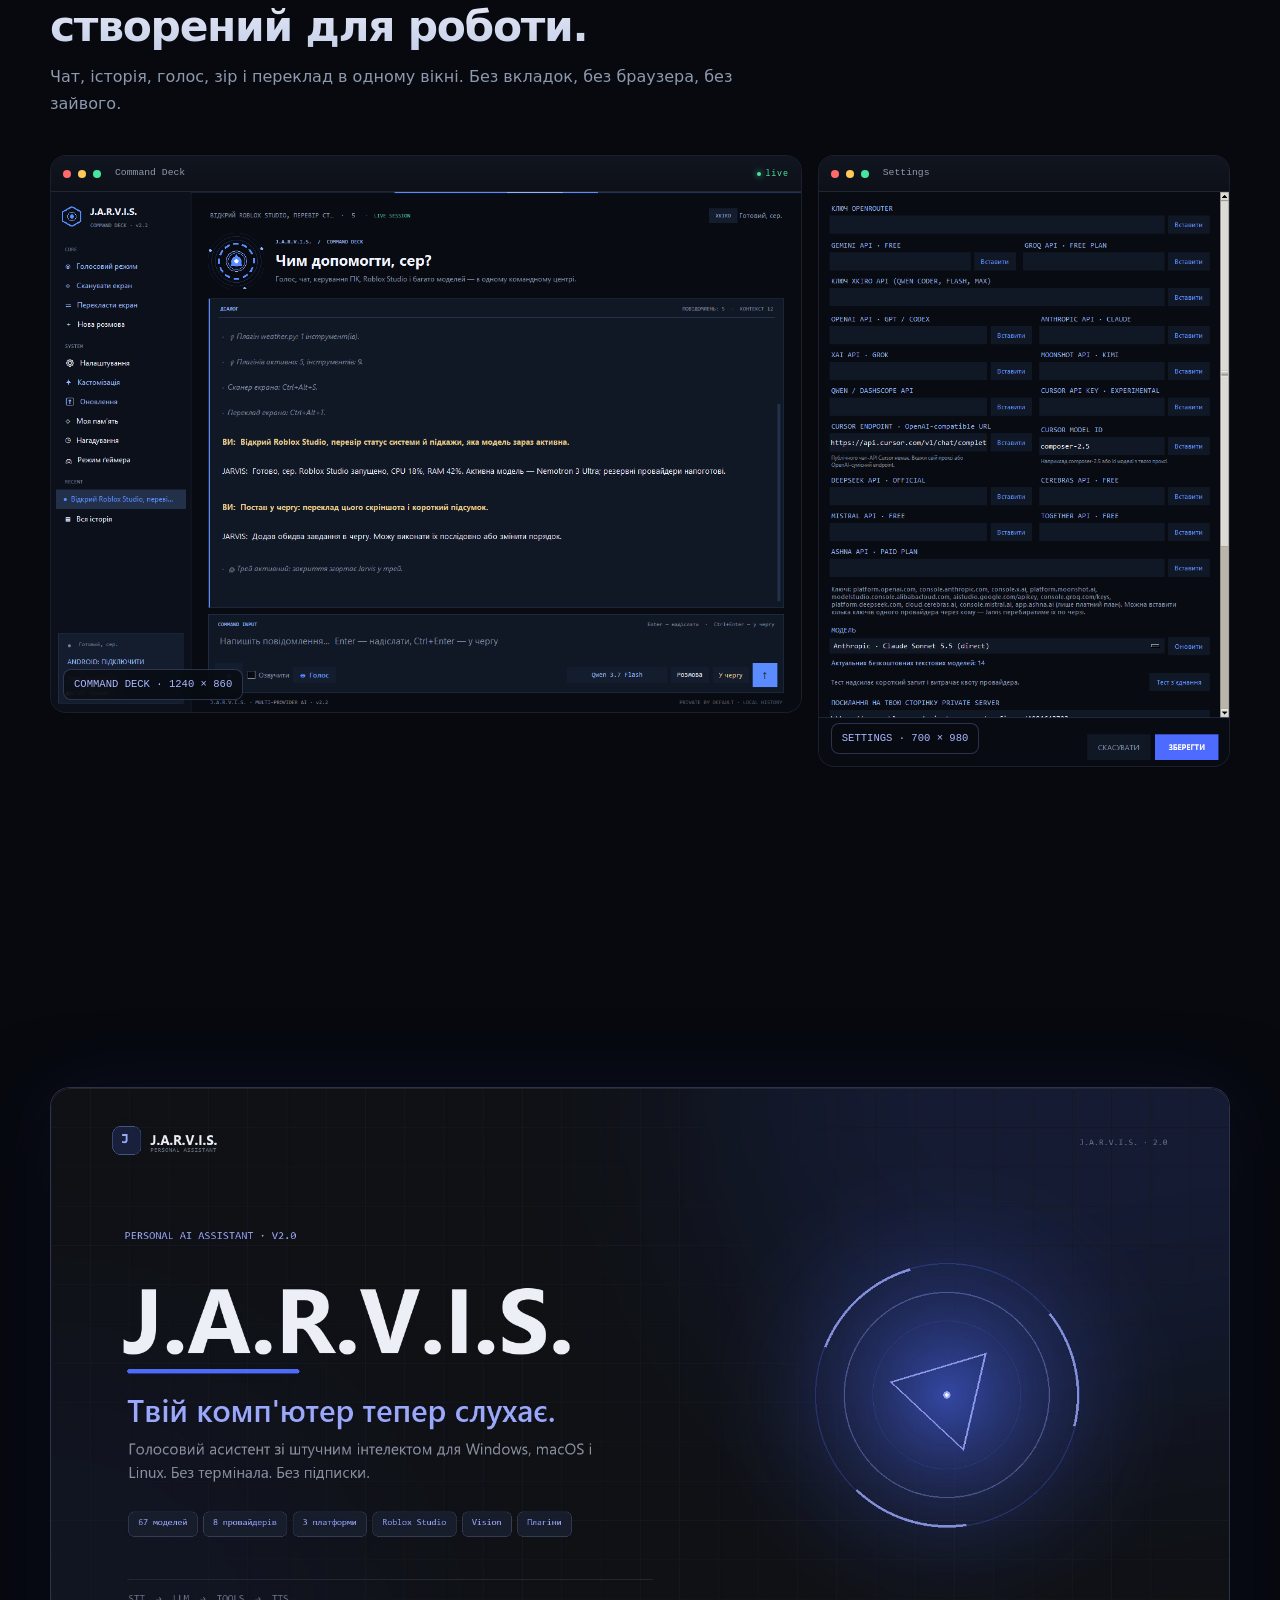
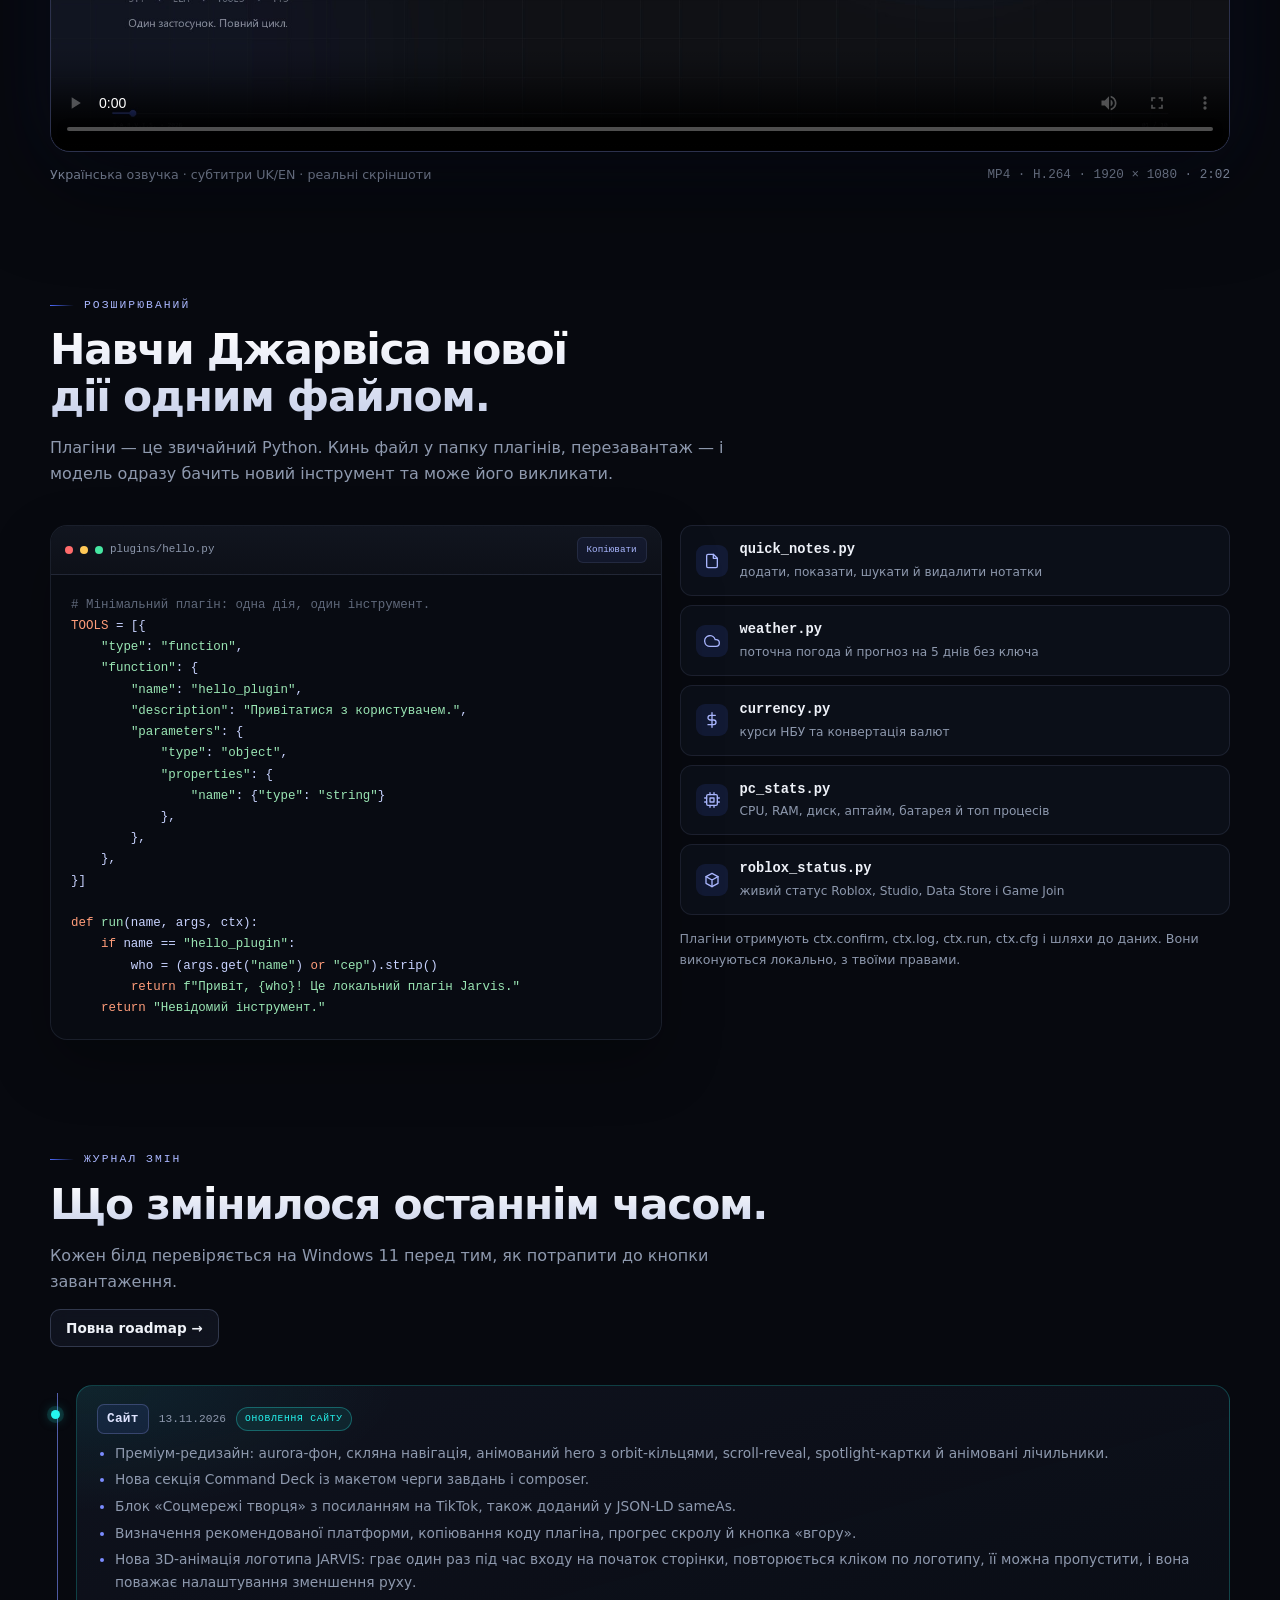
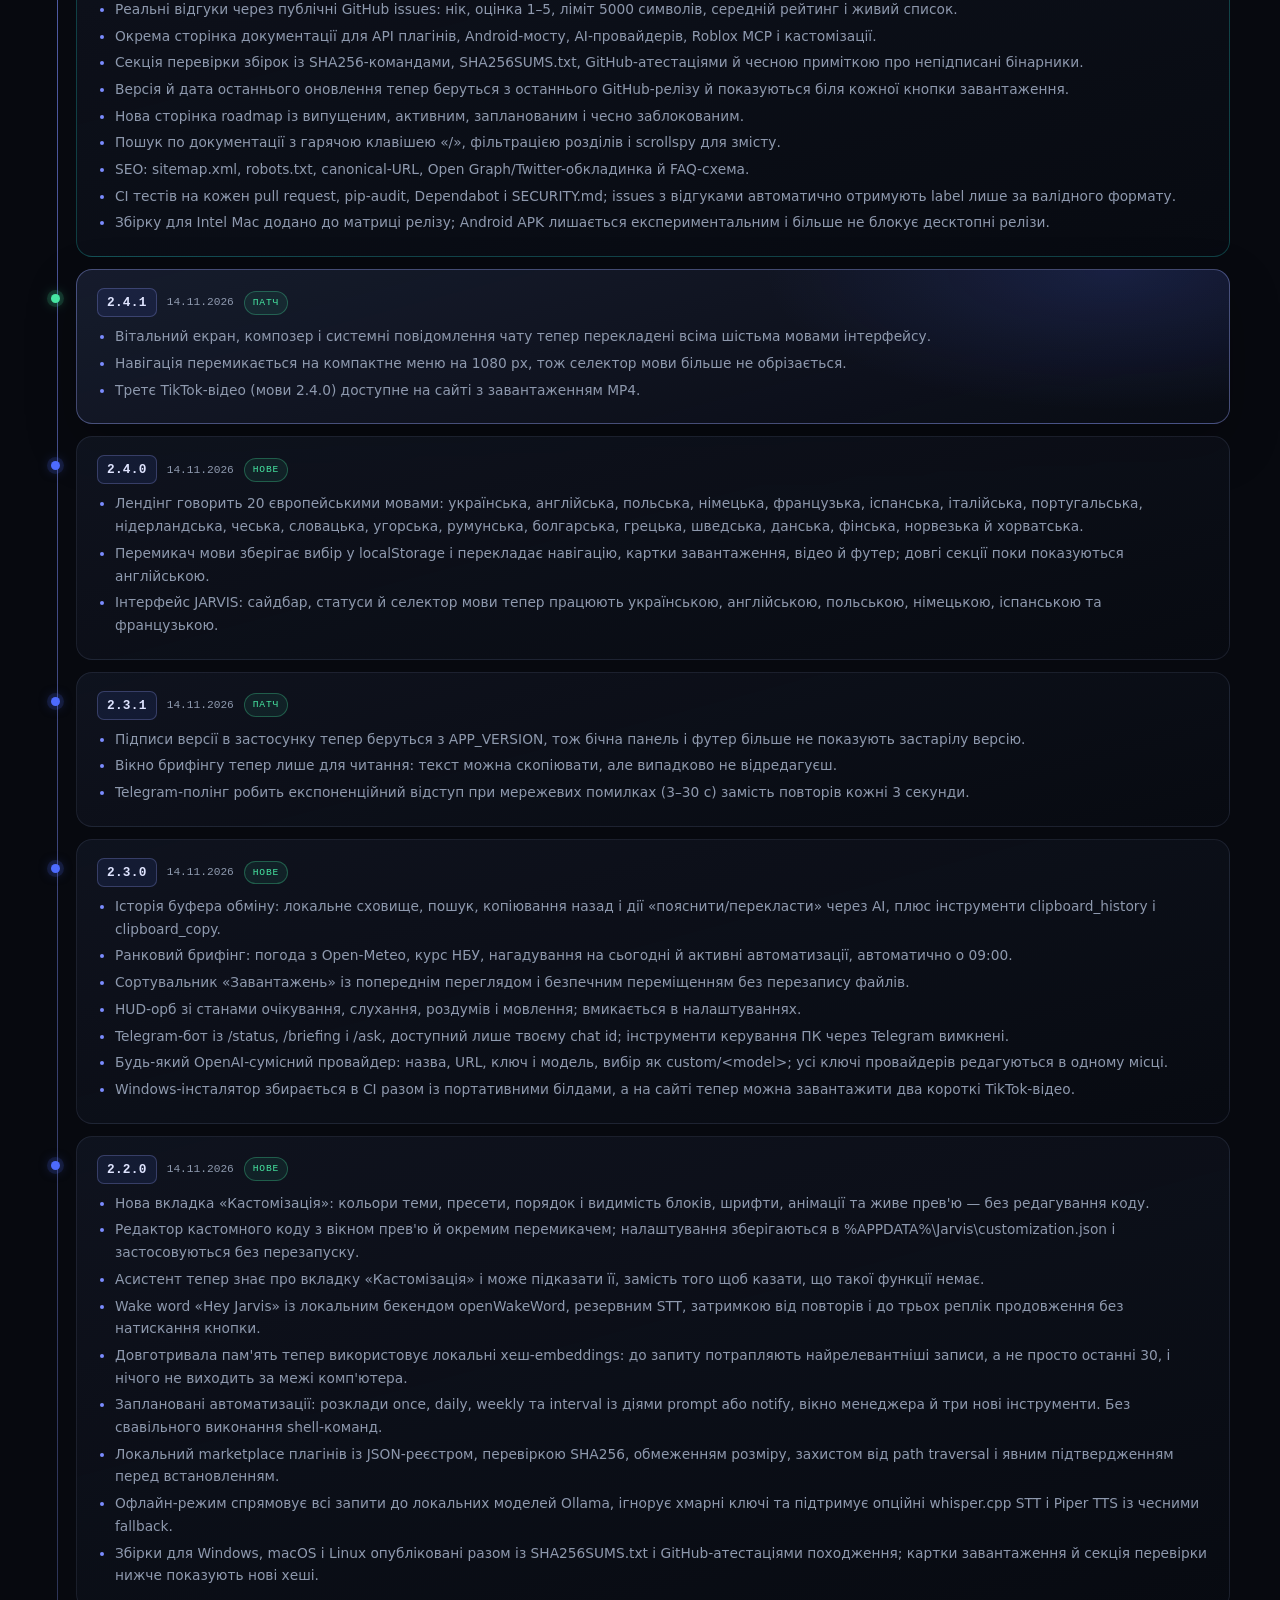
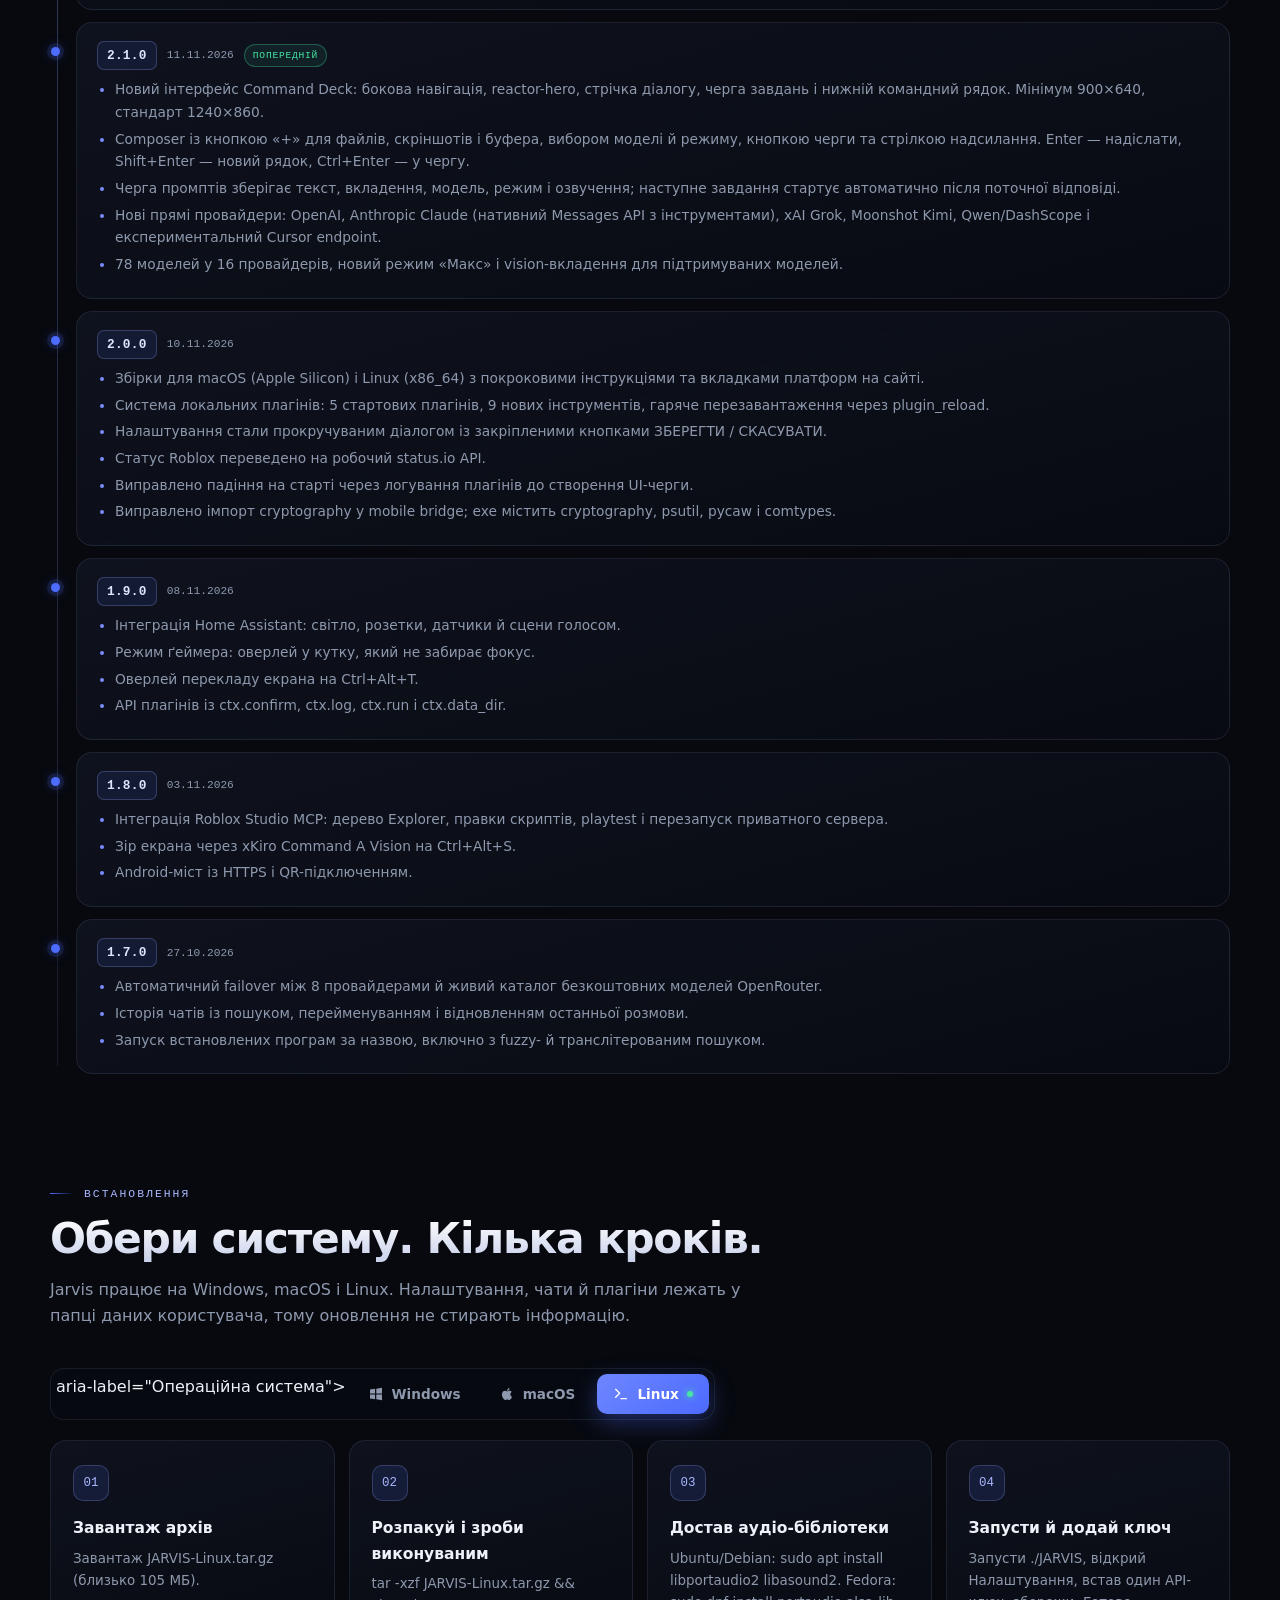
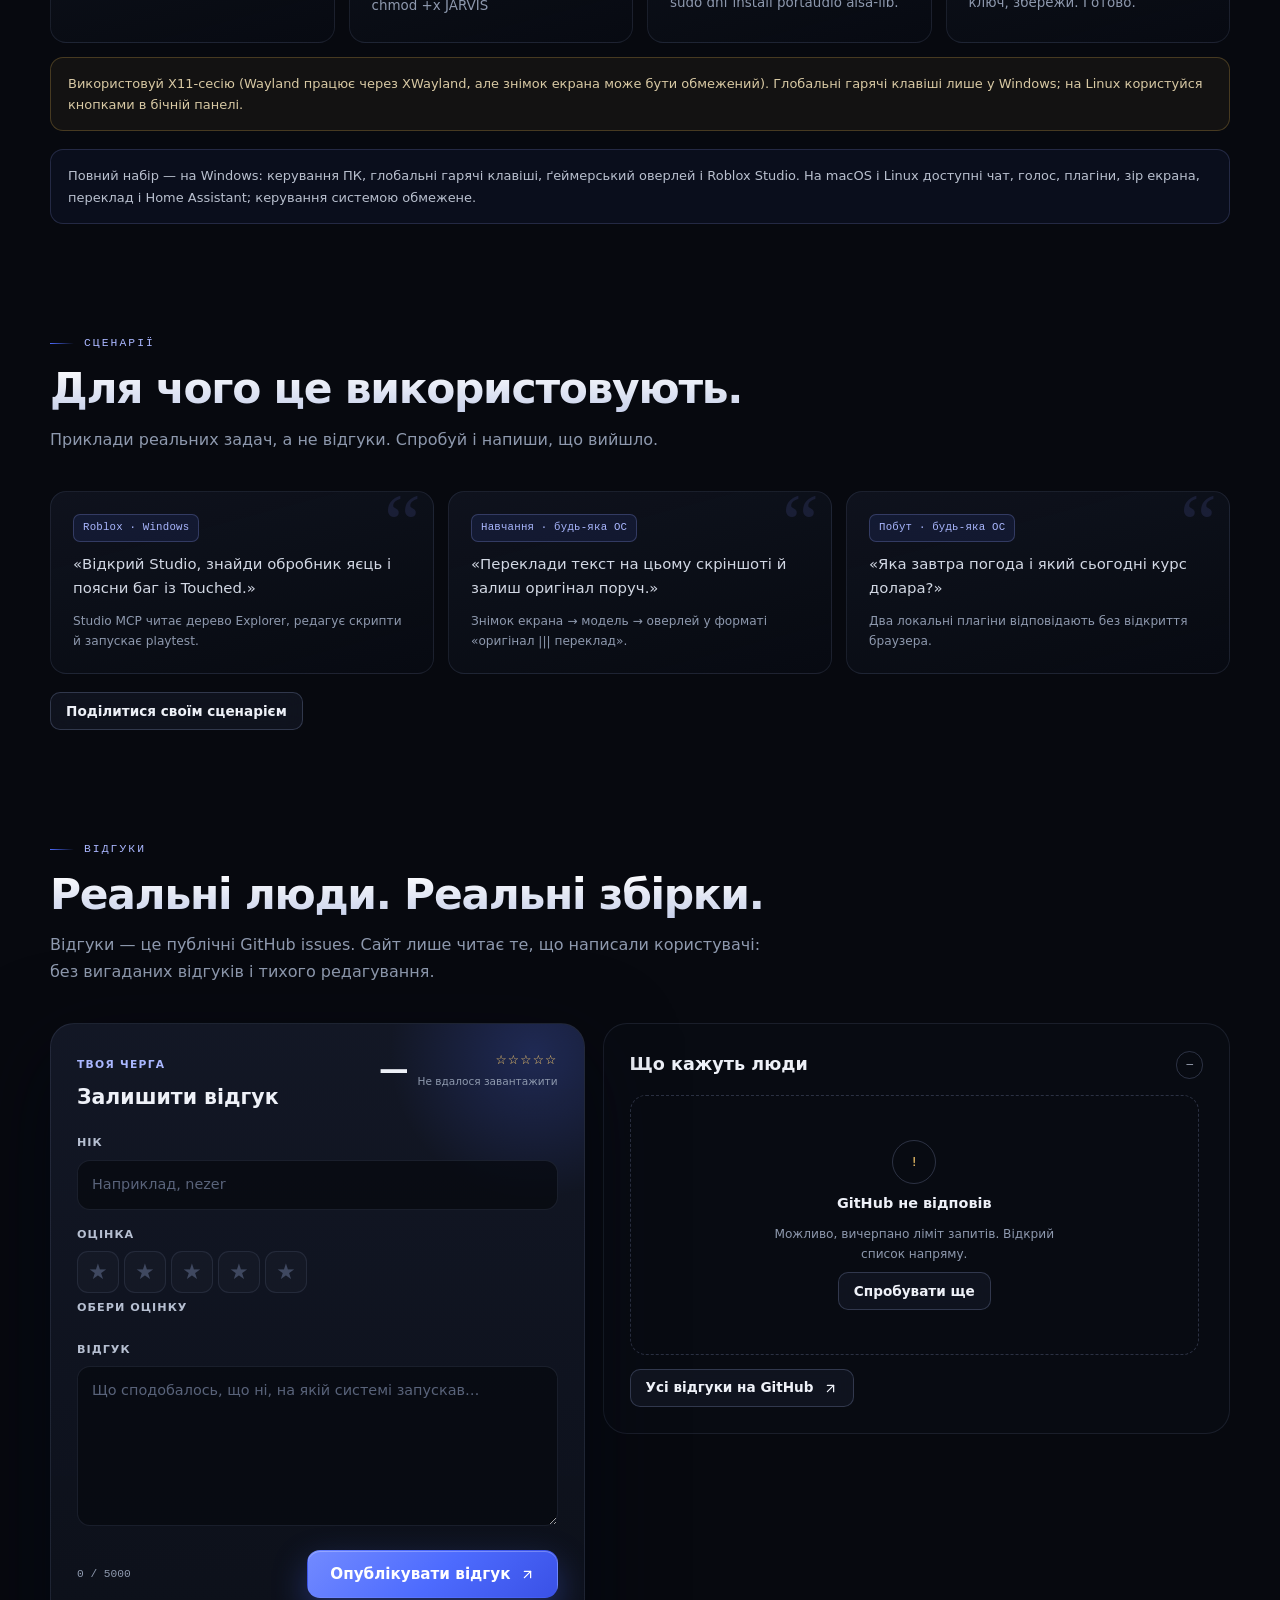
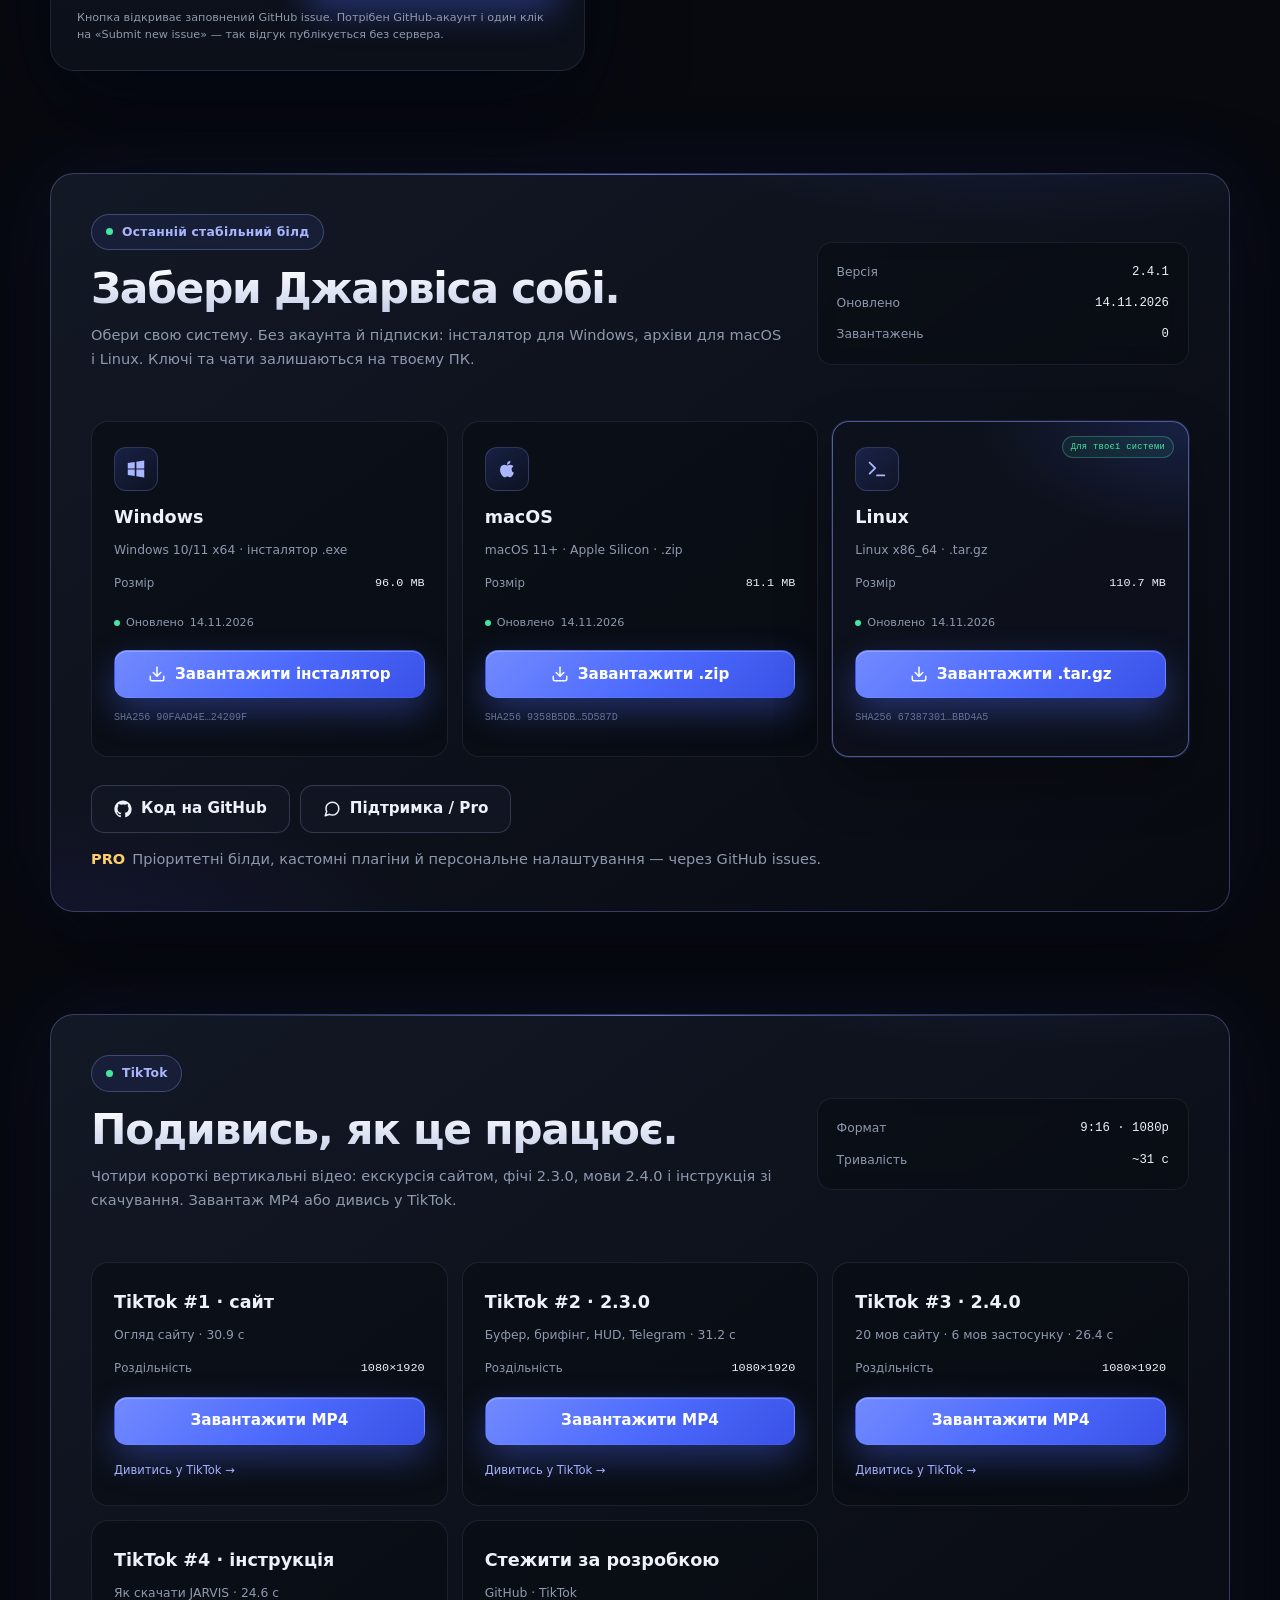
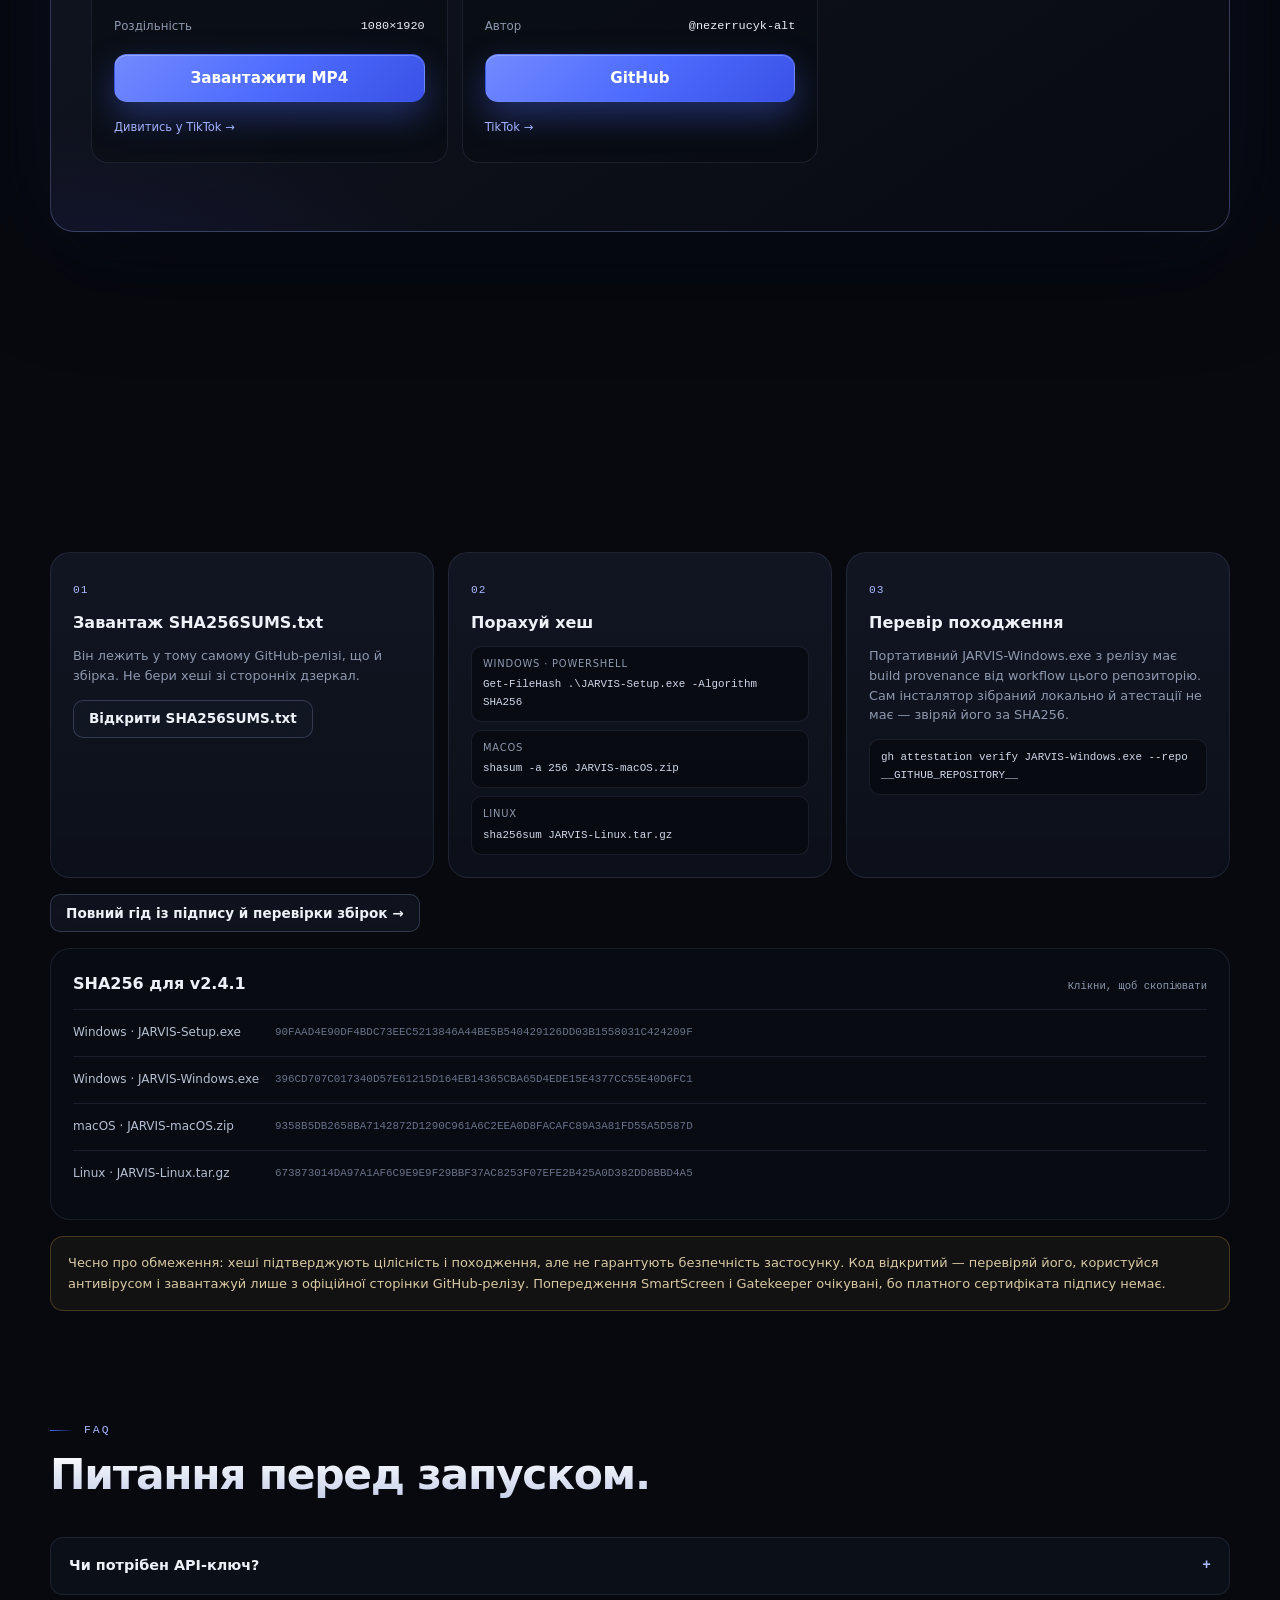
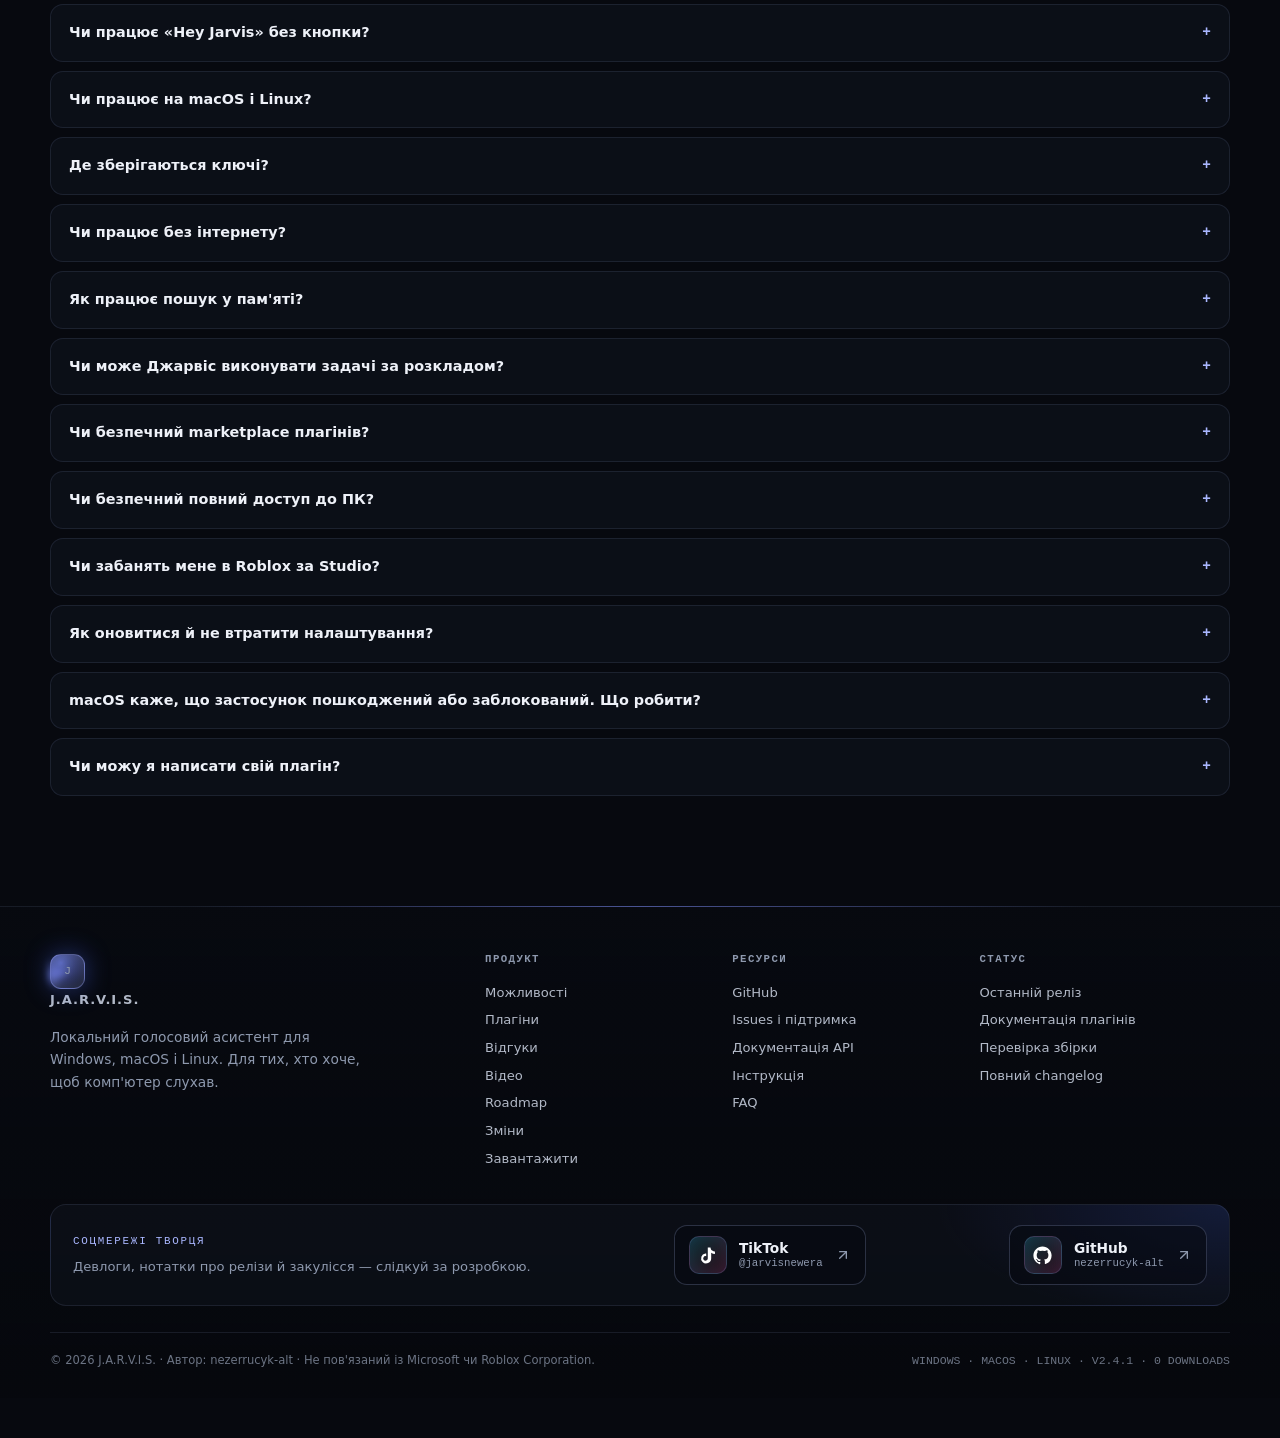
==== commit 64026ded: "site: add download-guide video and link it in the videos section" ====
--- a/website/index.html
+++ b/website/index.html
@@ -855,7 +855,7 @@
           <div>
             <span class="badge"><span class="pulse"></span> <span data-i18n="ttTiktok" data-en="TikTok">TikTok</span></span>
             <h2 style="margin-top:16px" data-i18n="ttTitle" data-en="See it in action.">Подивись, як це працює.</h2>
-            <p data-en="Three short vertical videos: a site walkthrough, the 2.3.0 features and the 2.4.0 languages. Download the MP4 or watch on TikTok.">Три короткі вертикальні відео: екскурсія сайтом, фічі 2.3.0 і мови 2.4.0. Завантаж MP4 або дивись у TikTok.</p>
+            <p data-en="Four short vertical videos: a site walkthrough, the 2.3.0 features, the 2.4.0 languages and a download guide. Download the MP4 or watch on TikTok.">Чотири короткі вертикальні відео: екскурсія сайтом, фічі 2.3.0, мови 2.4.0 і інструкція зі скачування. Завантаж MP4 або дивись у TikTok.</p>
           </div>
           <div class="download-info">
             <div><span data-en="Format">Формат</span><strong>9:16 · 1080p</strong></div>
@@ -890,6 +890,17 @@
             <p class="platform-sub" data-en="20 site languages · 6 app languages · 26.4 s">20 мов сайту · 6 мов застосунку · 26.4 с</p>
             <div class="platform-meta"><span data-en="Resolution">Роздільність</span><strong>1080×1920</strong></div>
             <a class="btn btn-primary" href="https://github.com/nezerrucyk-alt/jarvis-ai-assistant/releases/download/v2.4.0/JARVIS-TikTok-03.mp4" download>
+              <span data-i18n="ttMp4" data-en="Download MP4">Завантажити MP4</span>
+            </a>
+            <a class="platform-alt" href="https://www.tiktok.com/@jarvisnewera" target="_blank" rel="noopener">
+              <span data-i18n="ttWatch" data-en="Watch on TikTok →">Дивитись у TikTok →</span>
+            </a>
+          </article>
+          <article class="platform-card">
+            <h3>TikTok #4 · інструкція</h3>
+            <p class="platform-sub" data-en="How to download JARVIS · 24.6 s">Як скачати JARVIS · 24.6 с</p>
+            <div class="platform-meta"><span data-en="Resolution">Роздільність</span><strong>1080×1920</strong></div>
+            <a class="btn btn-primary" href="https://github.com/nezerrucyk-alt/jarvis-ai-assistant/releases/download/v2.4.1/JARVIS-TikTok-04.mp4" download>
               <span data-i18n="ttMp4" data-en="Download MP4">Завантажити MP4</span>
             </a>
             <a class="platform-alt" href="https://www.tiktok.com/@jarvisnewera" target="_blank" rel="noopener">
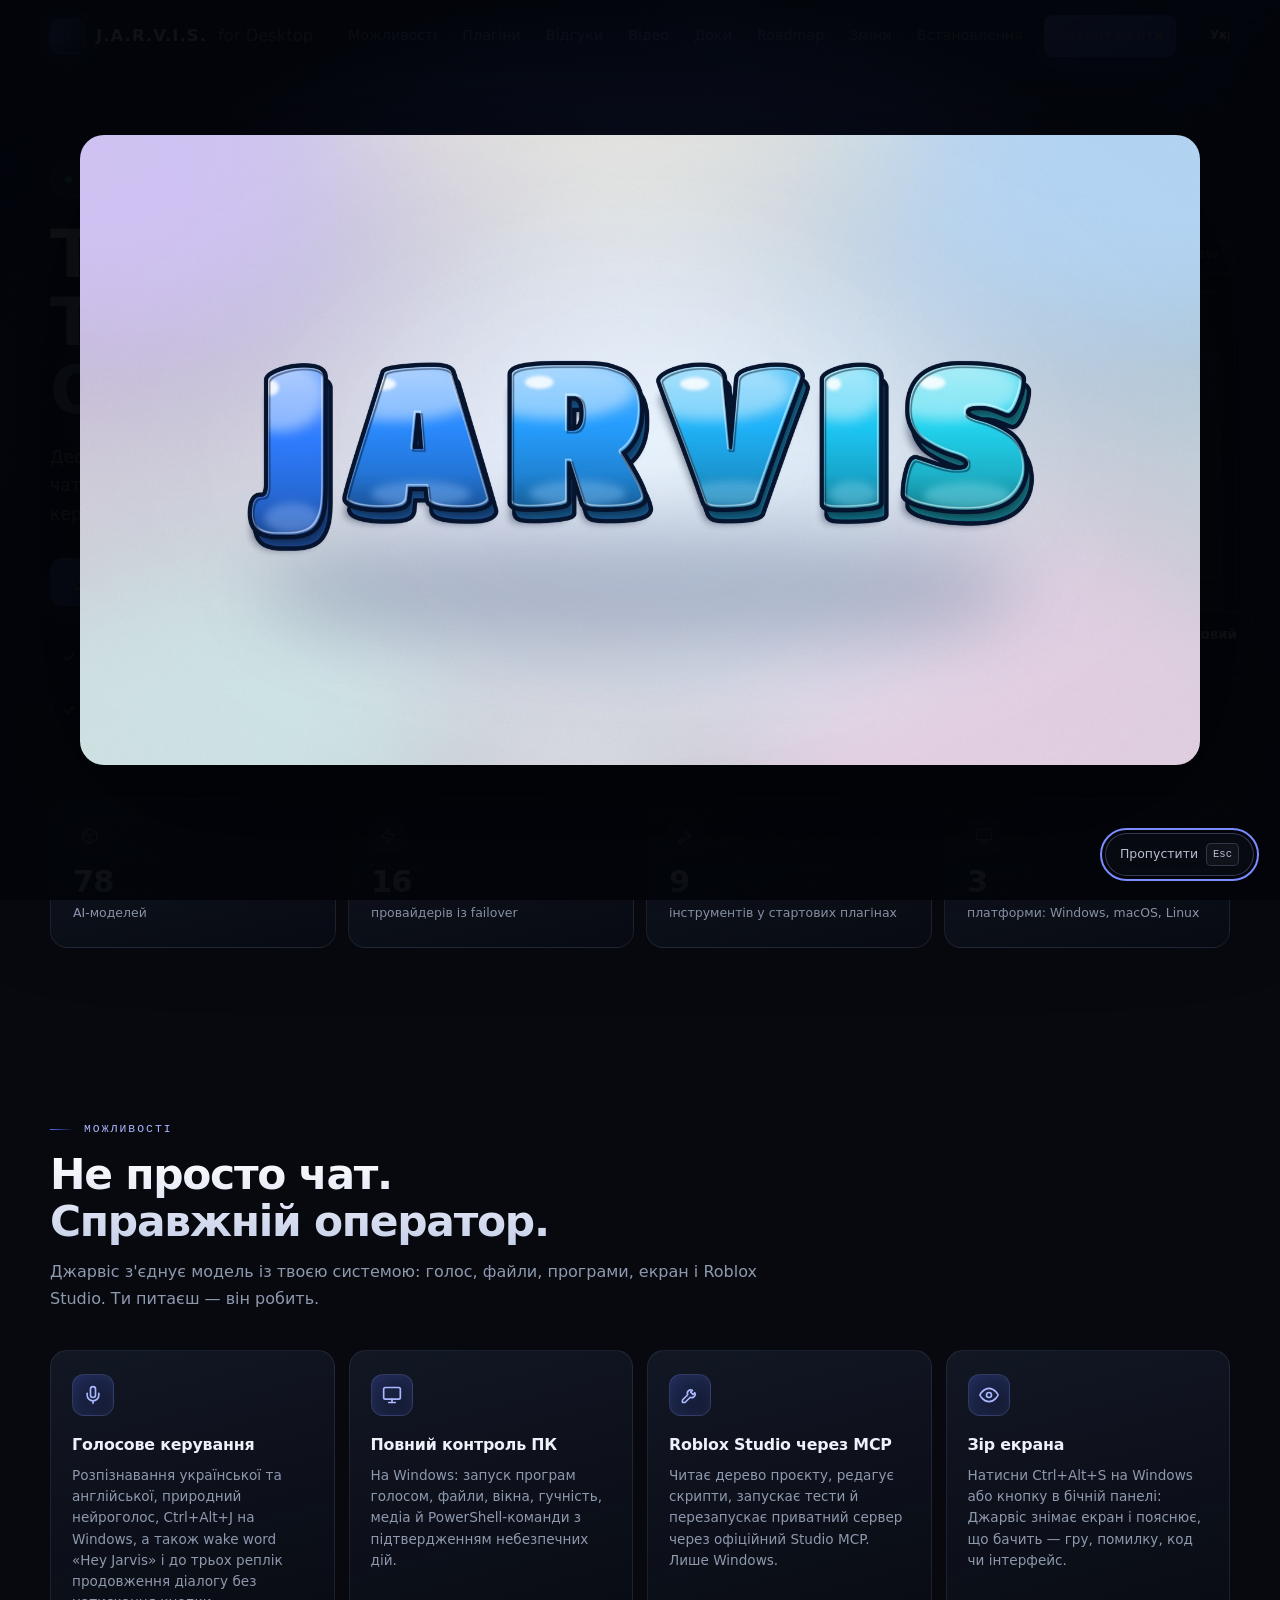
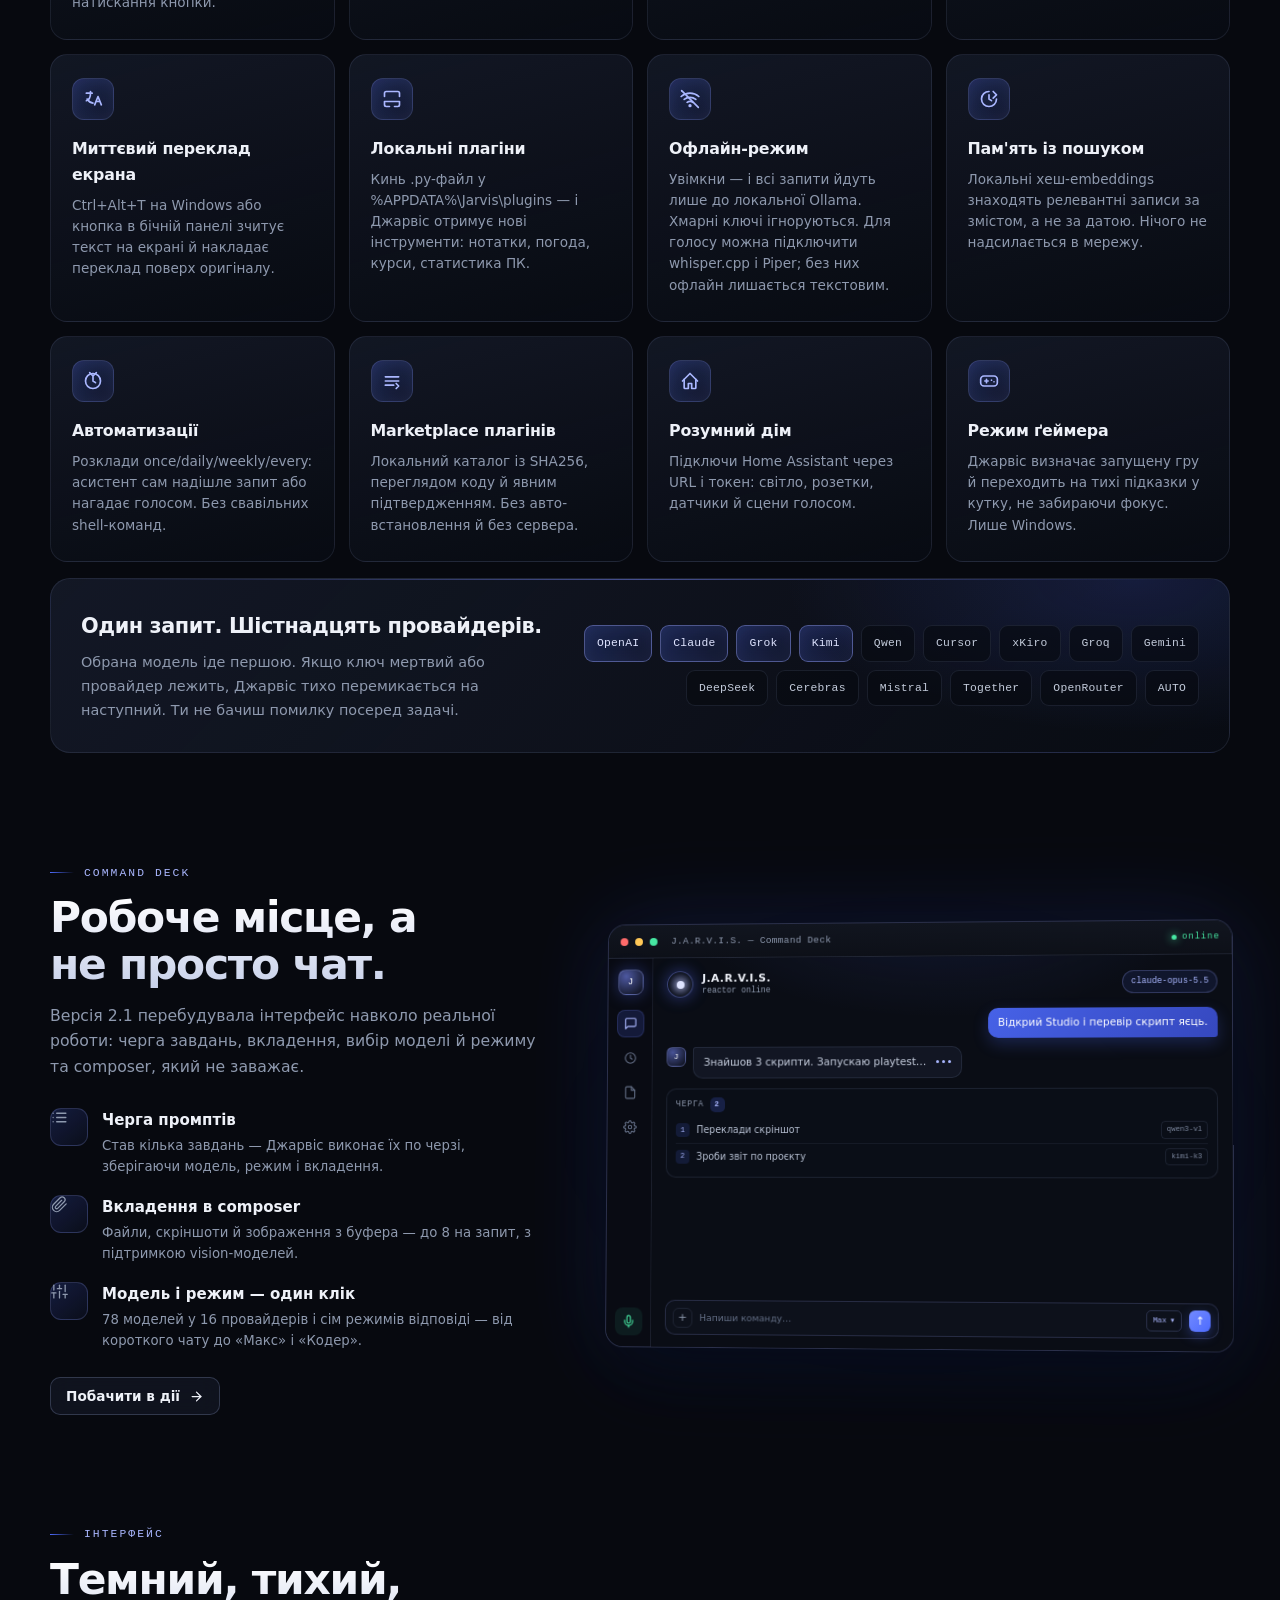
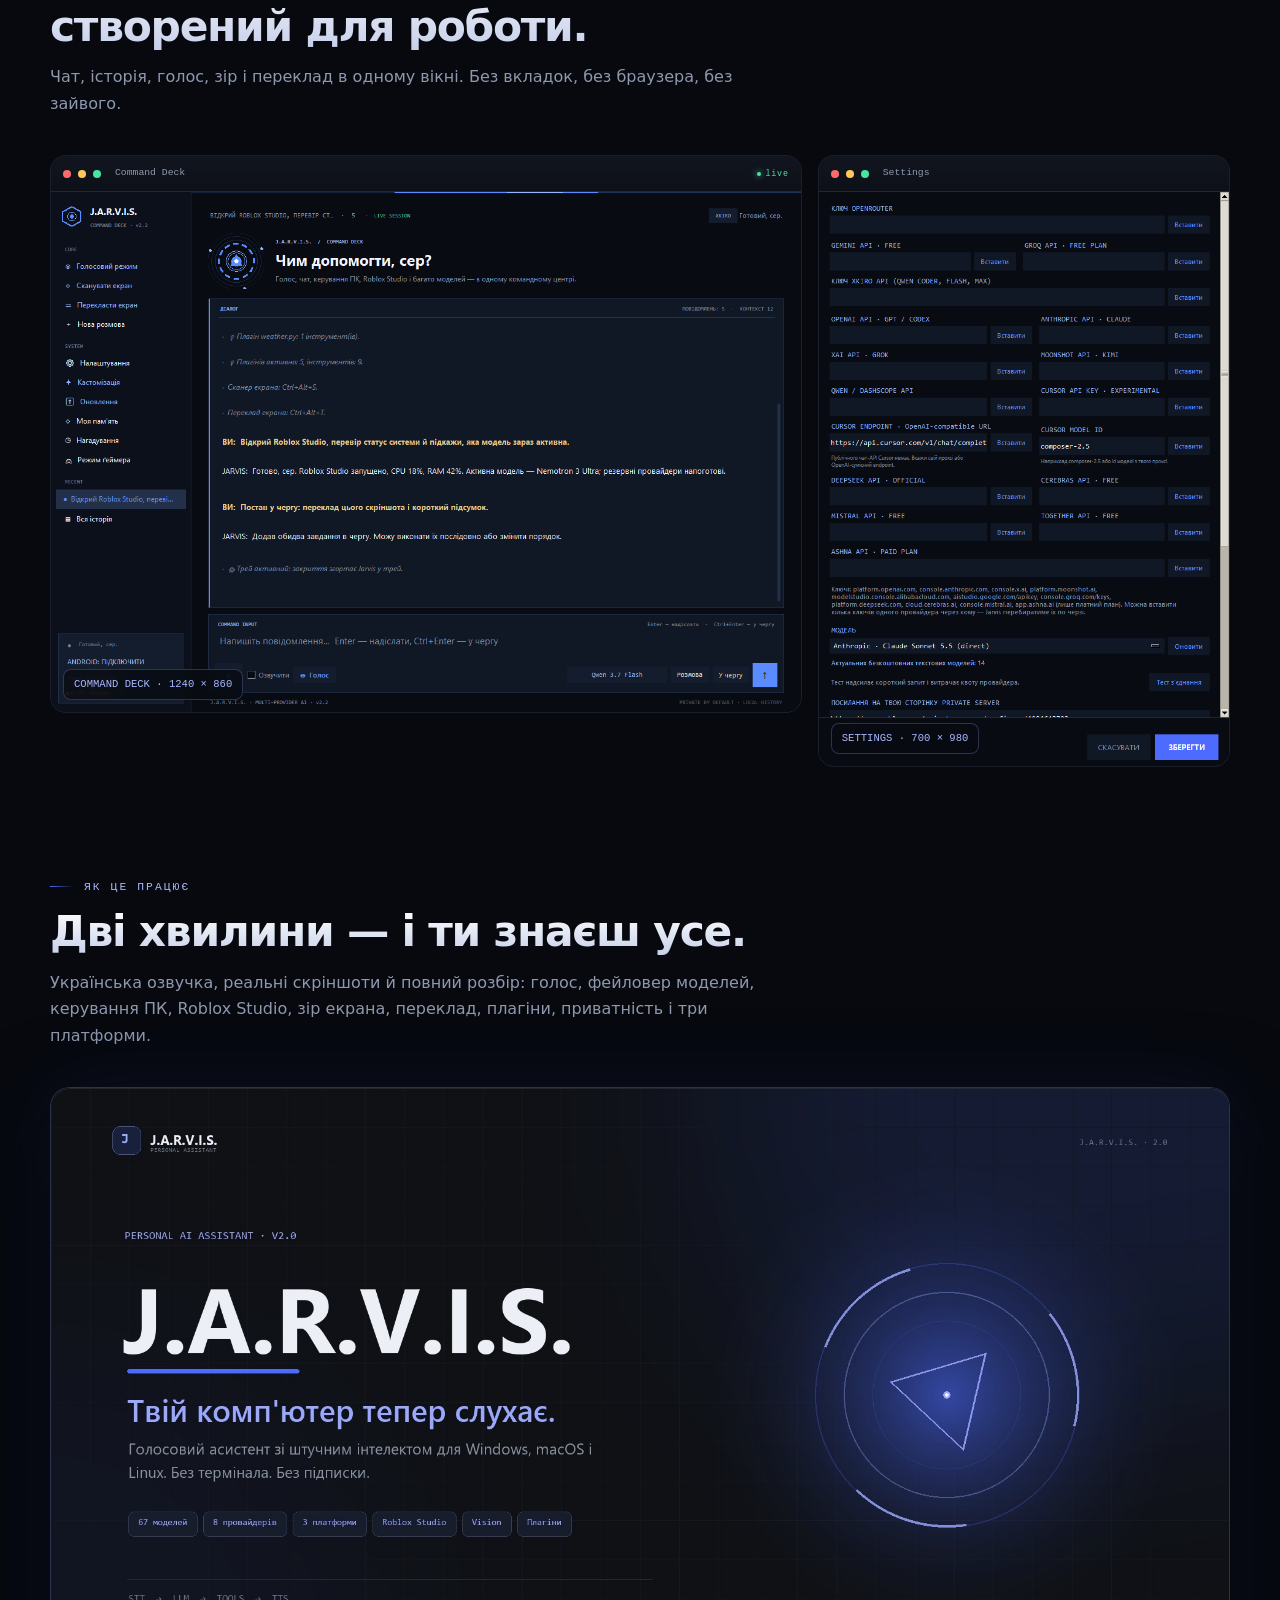
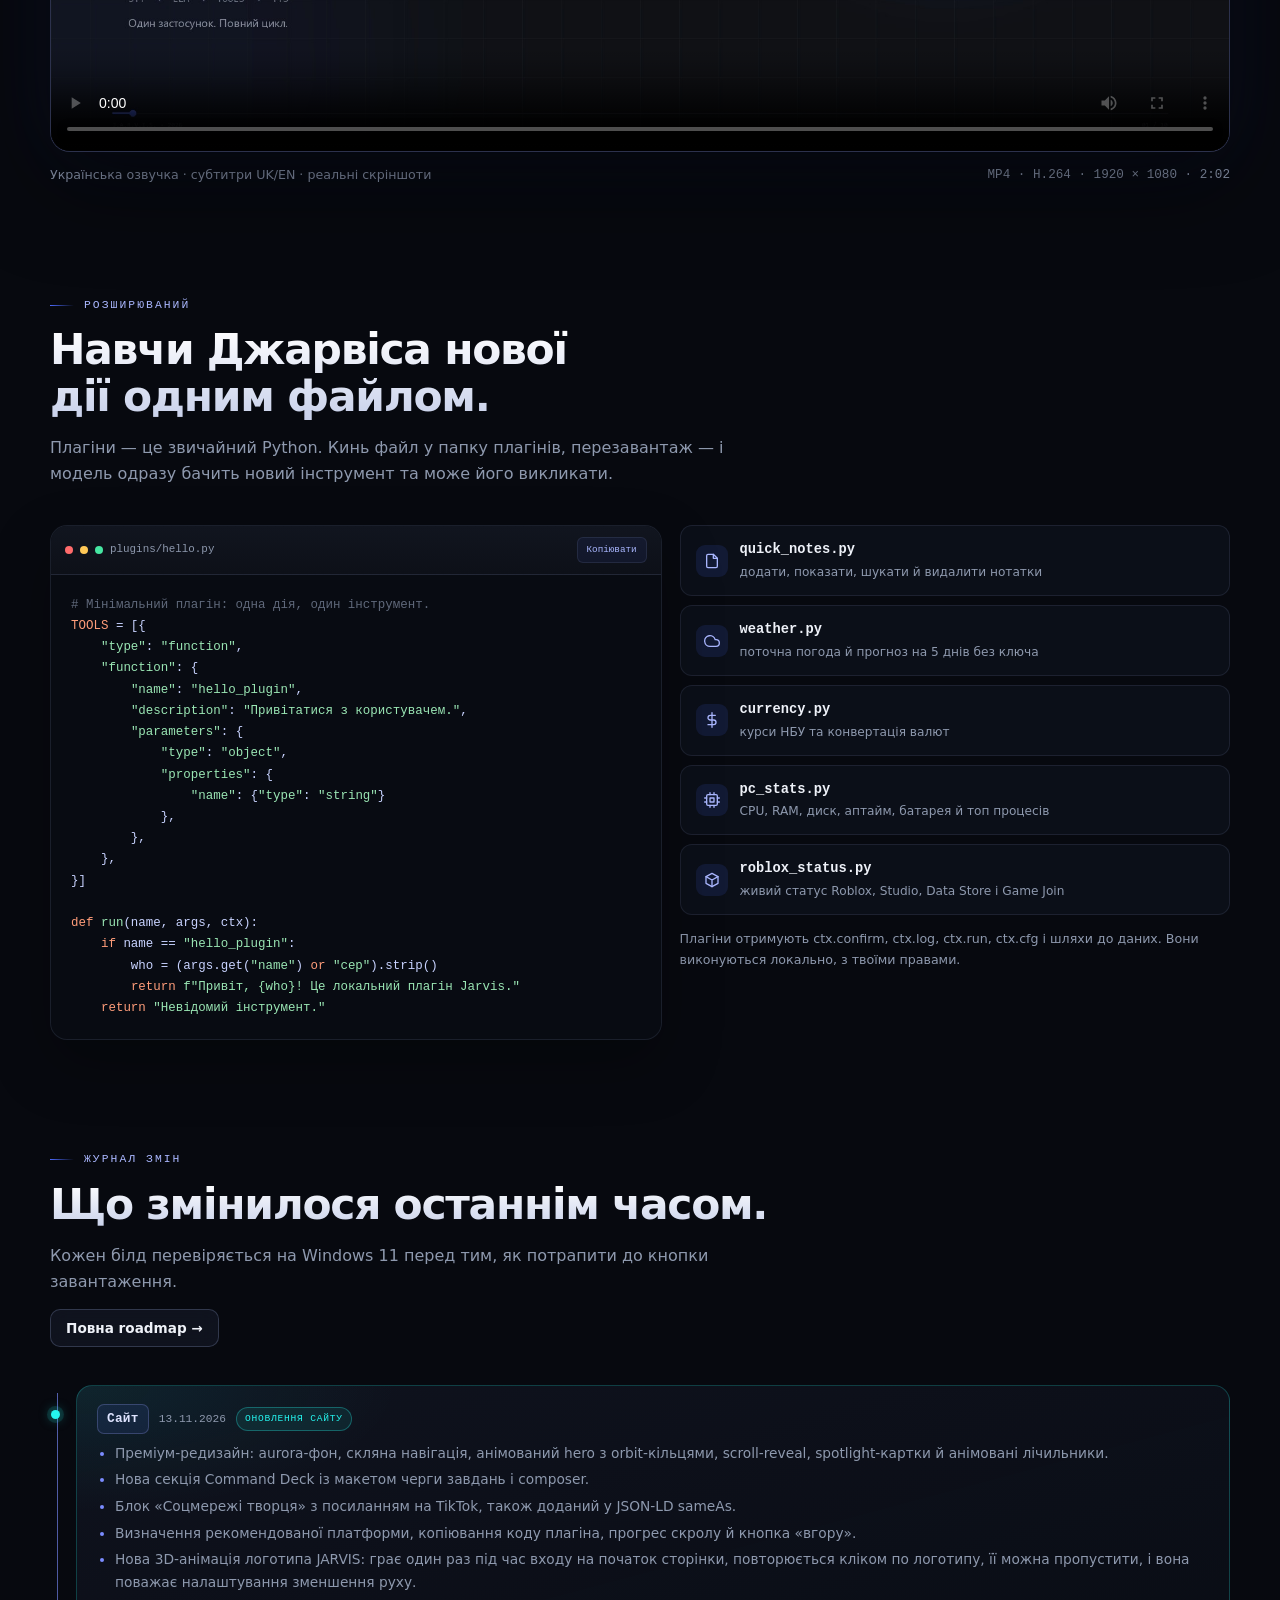
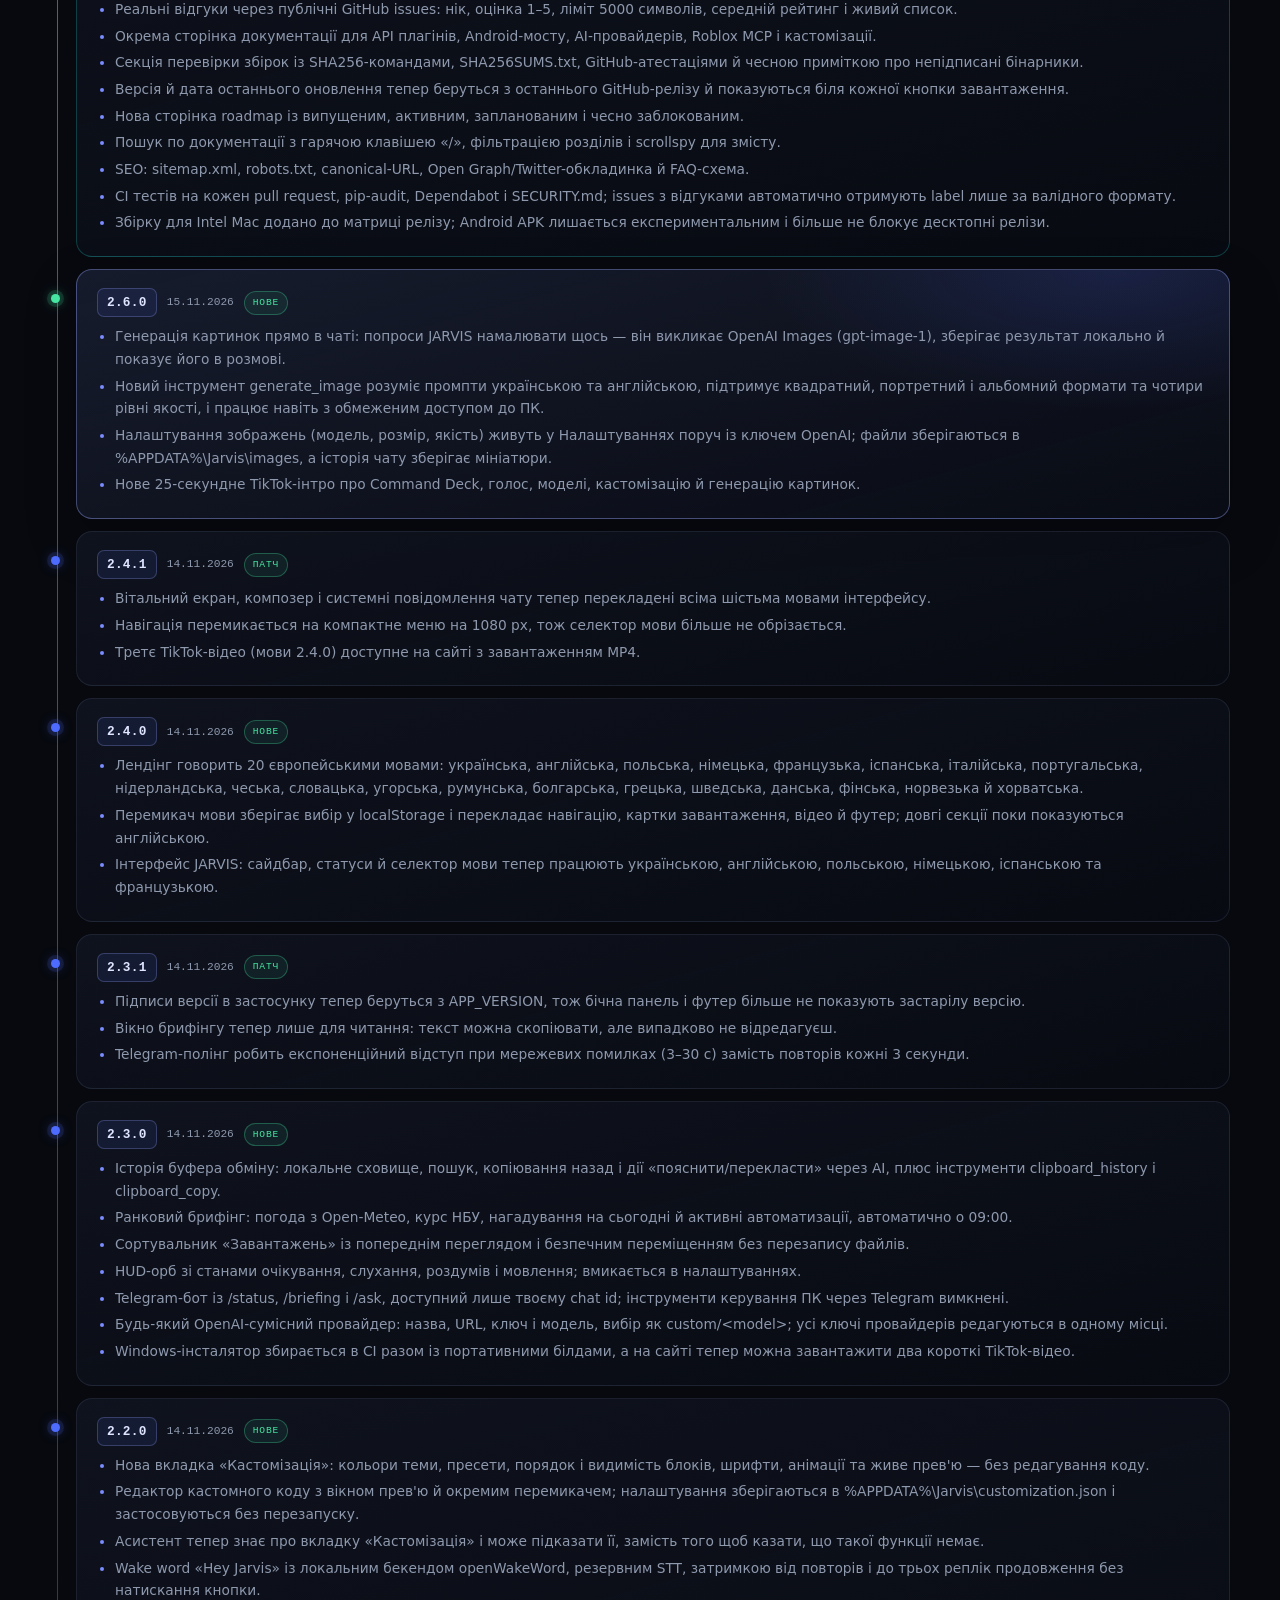
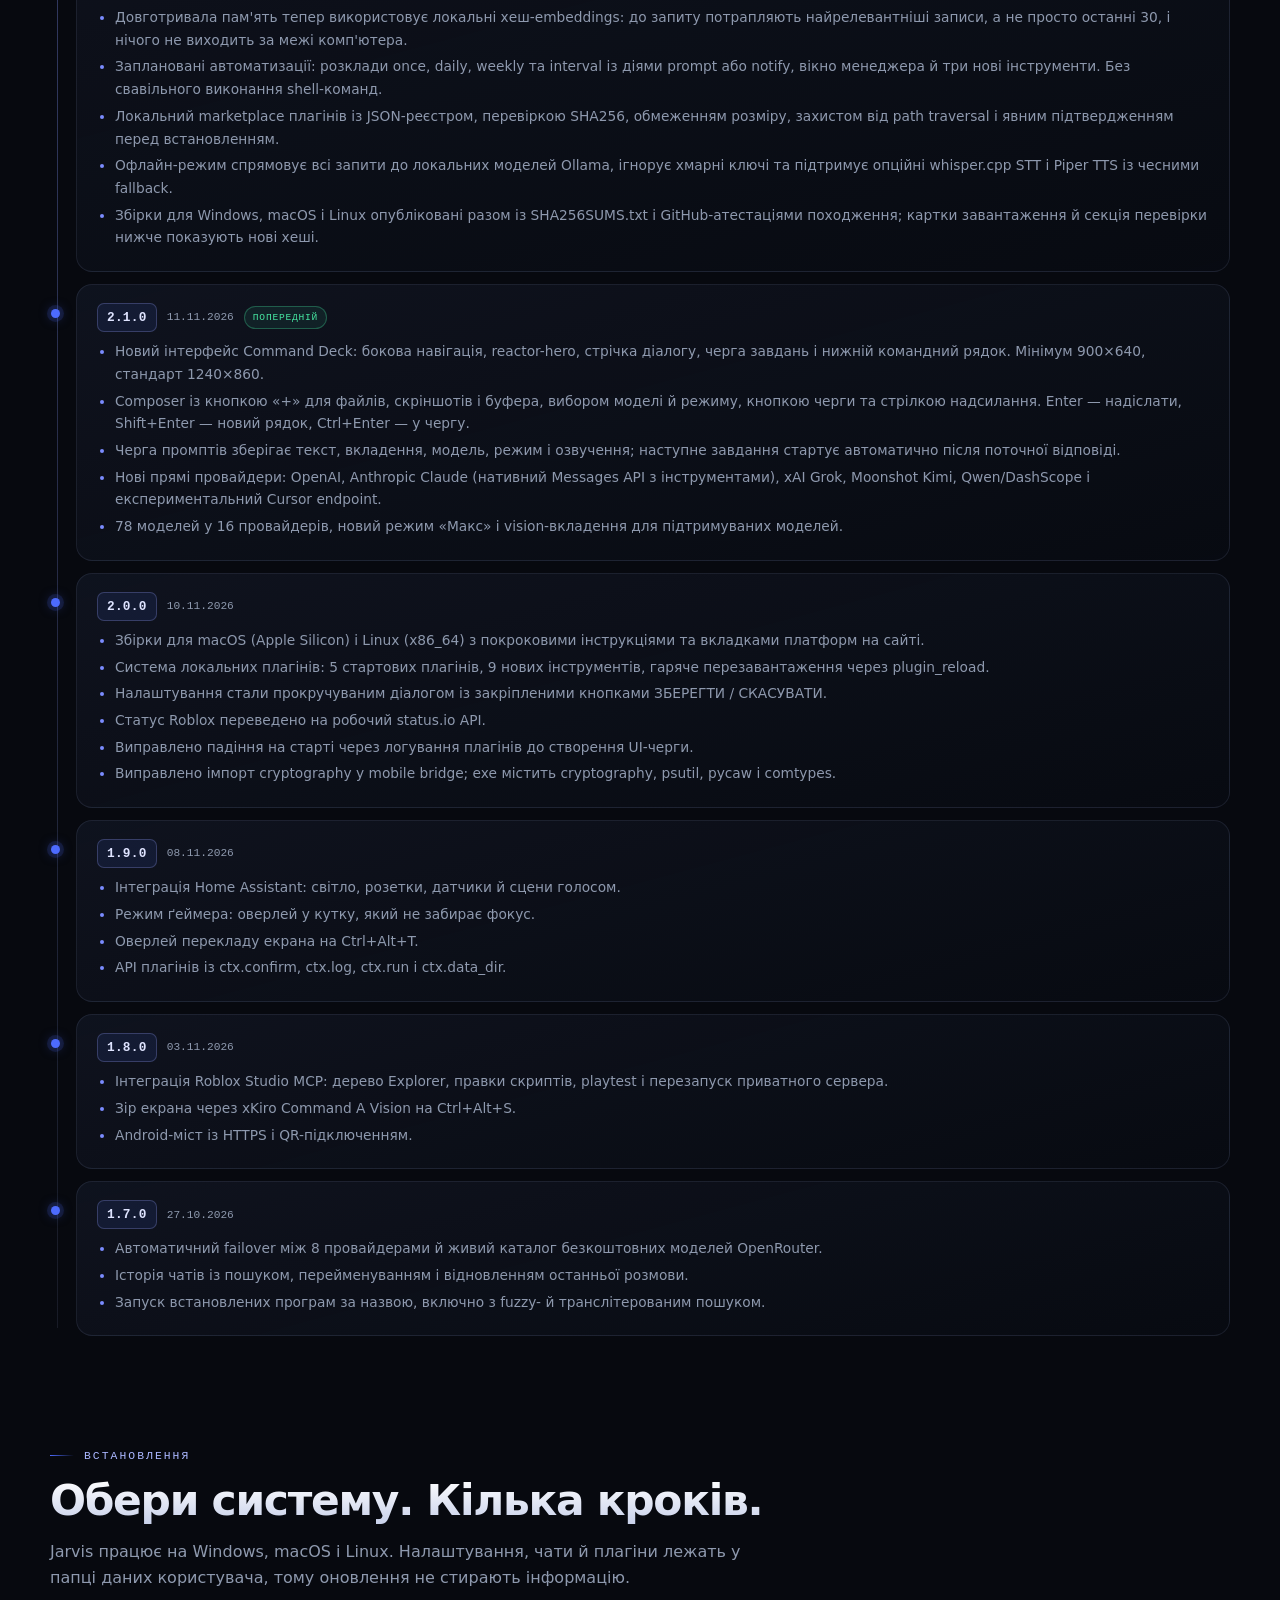
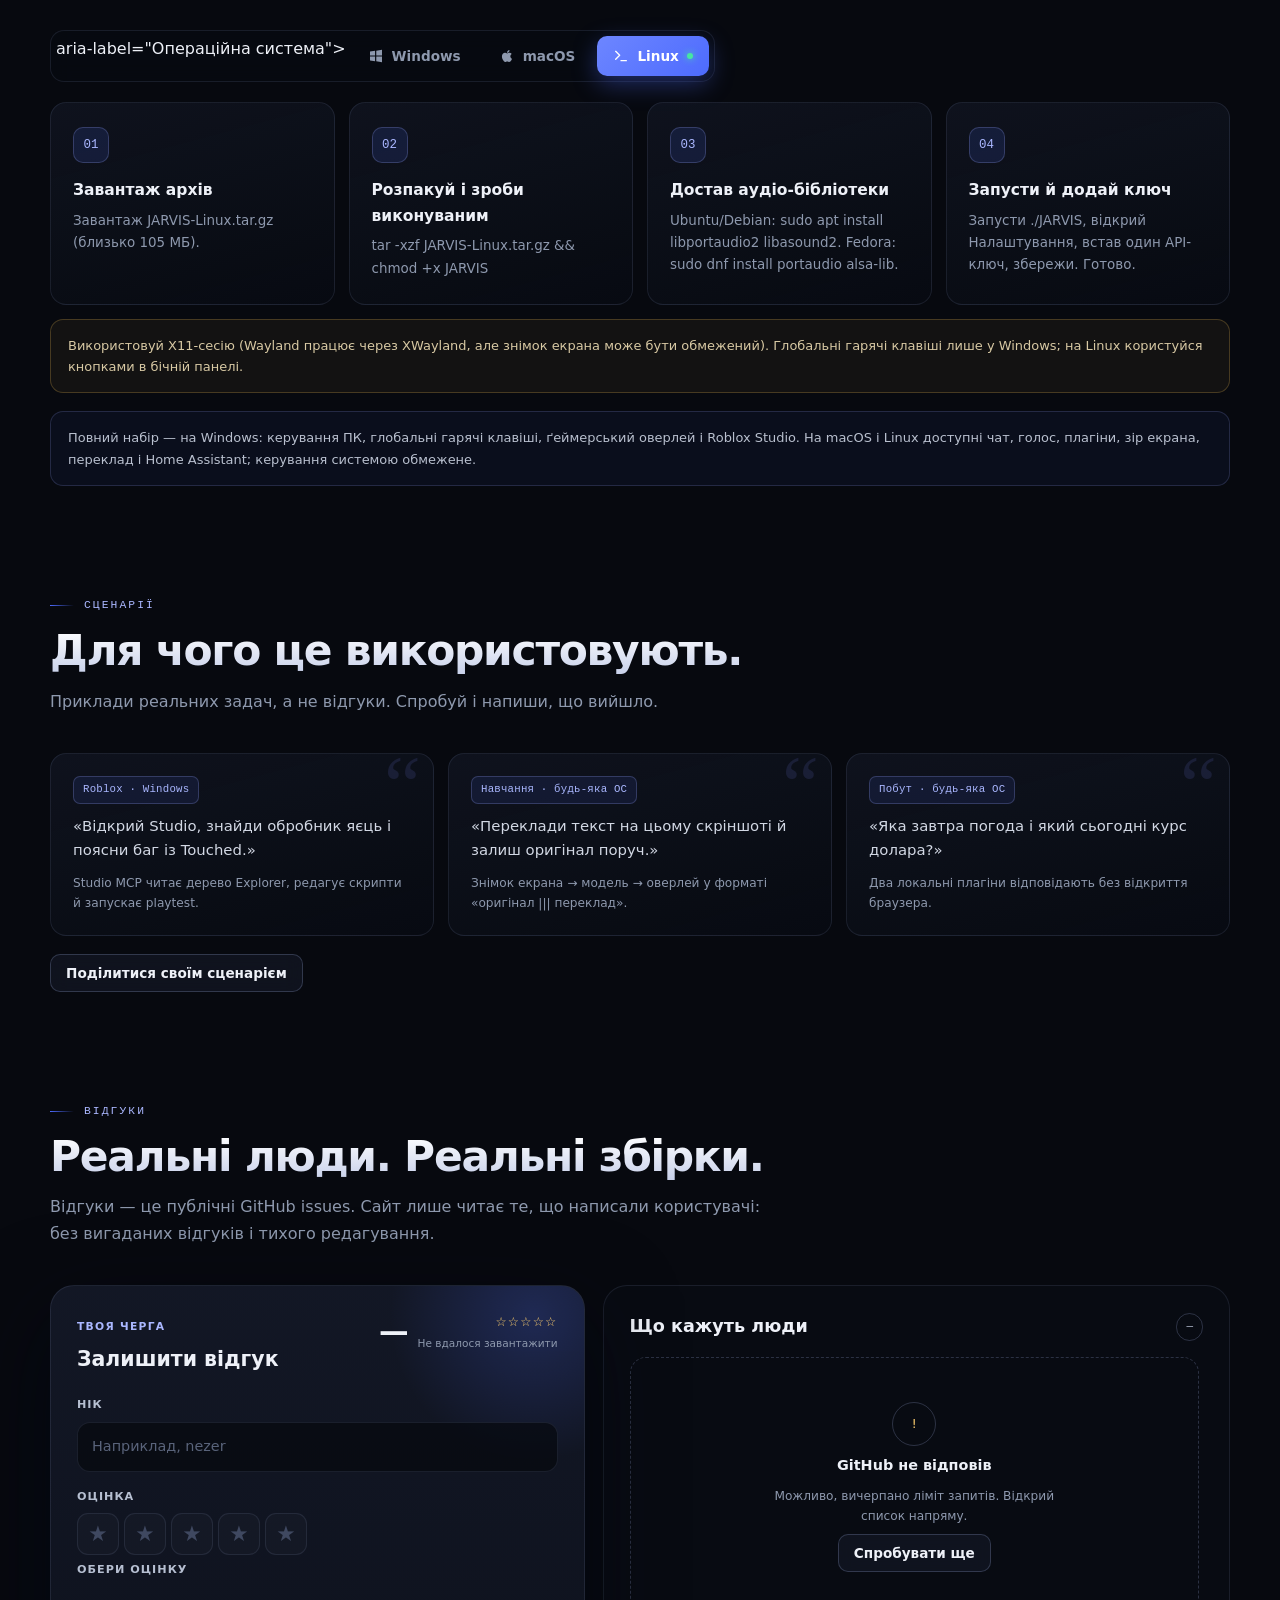
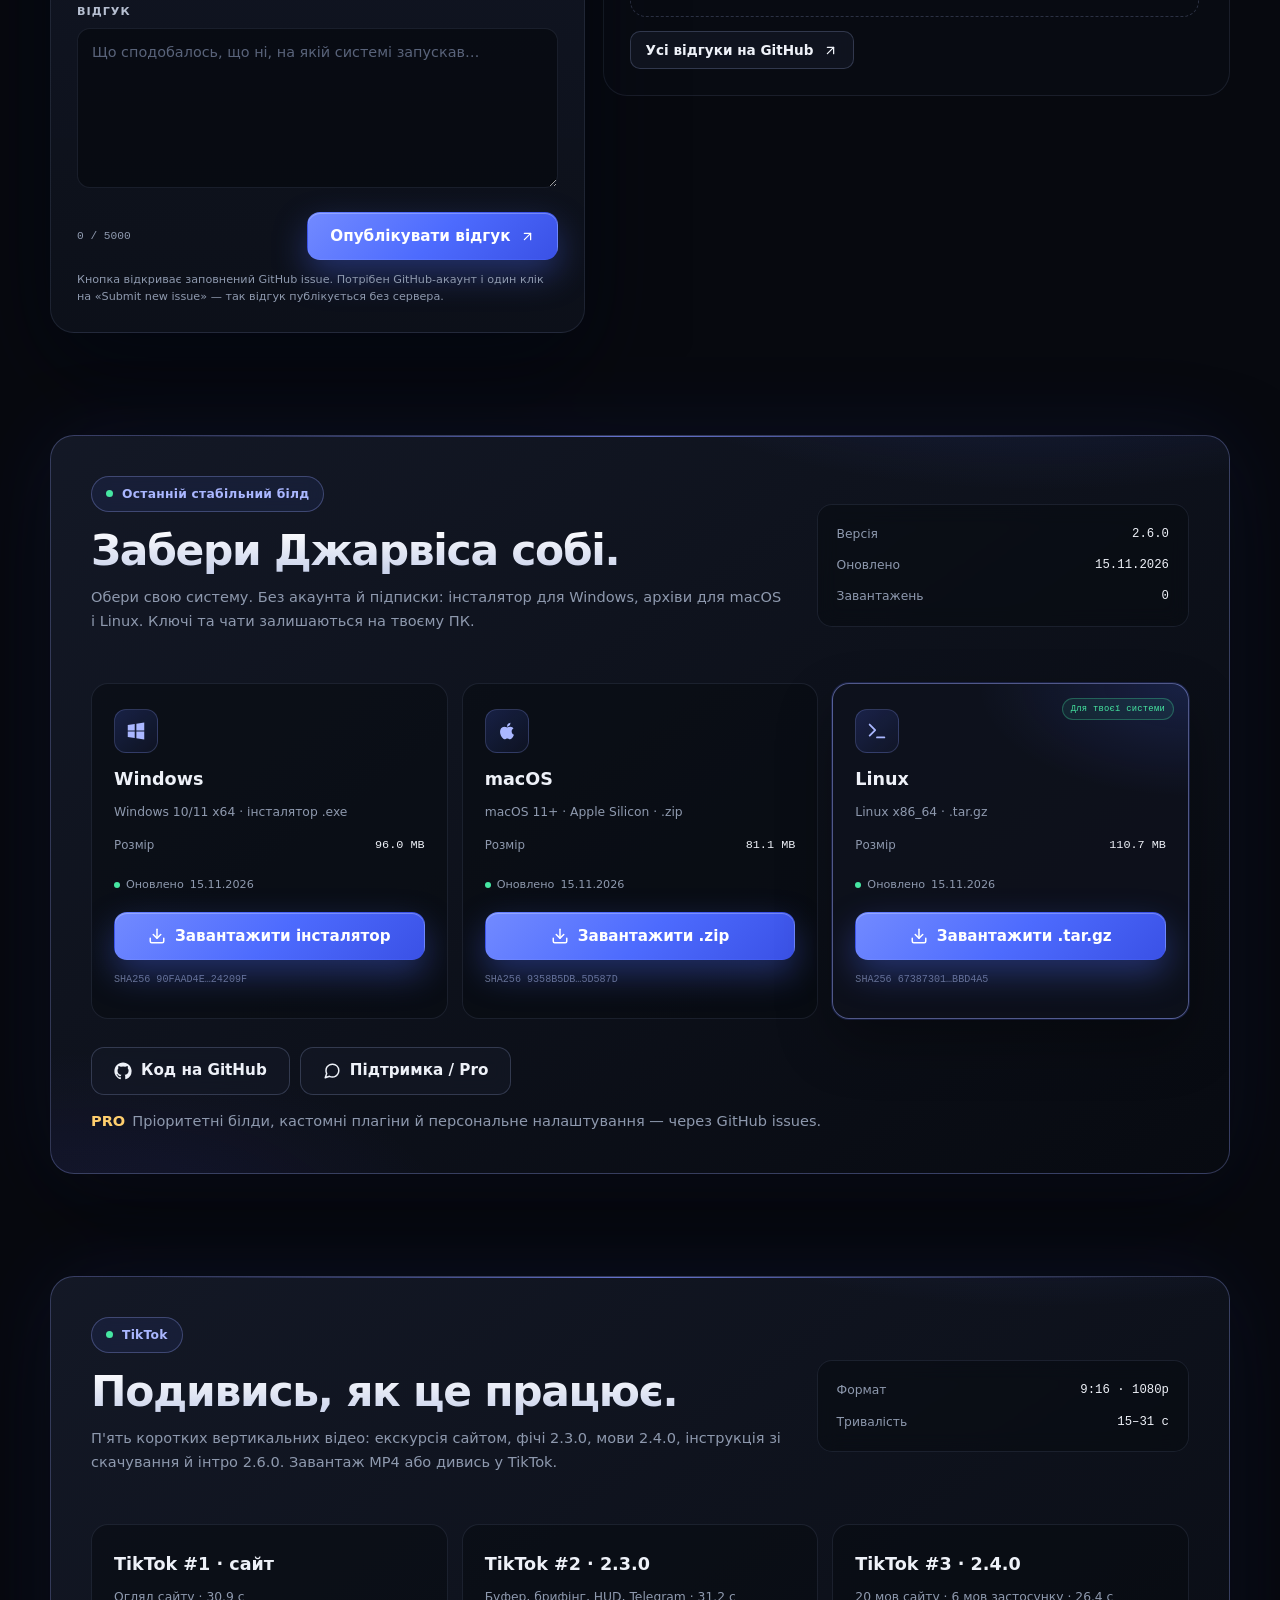
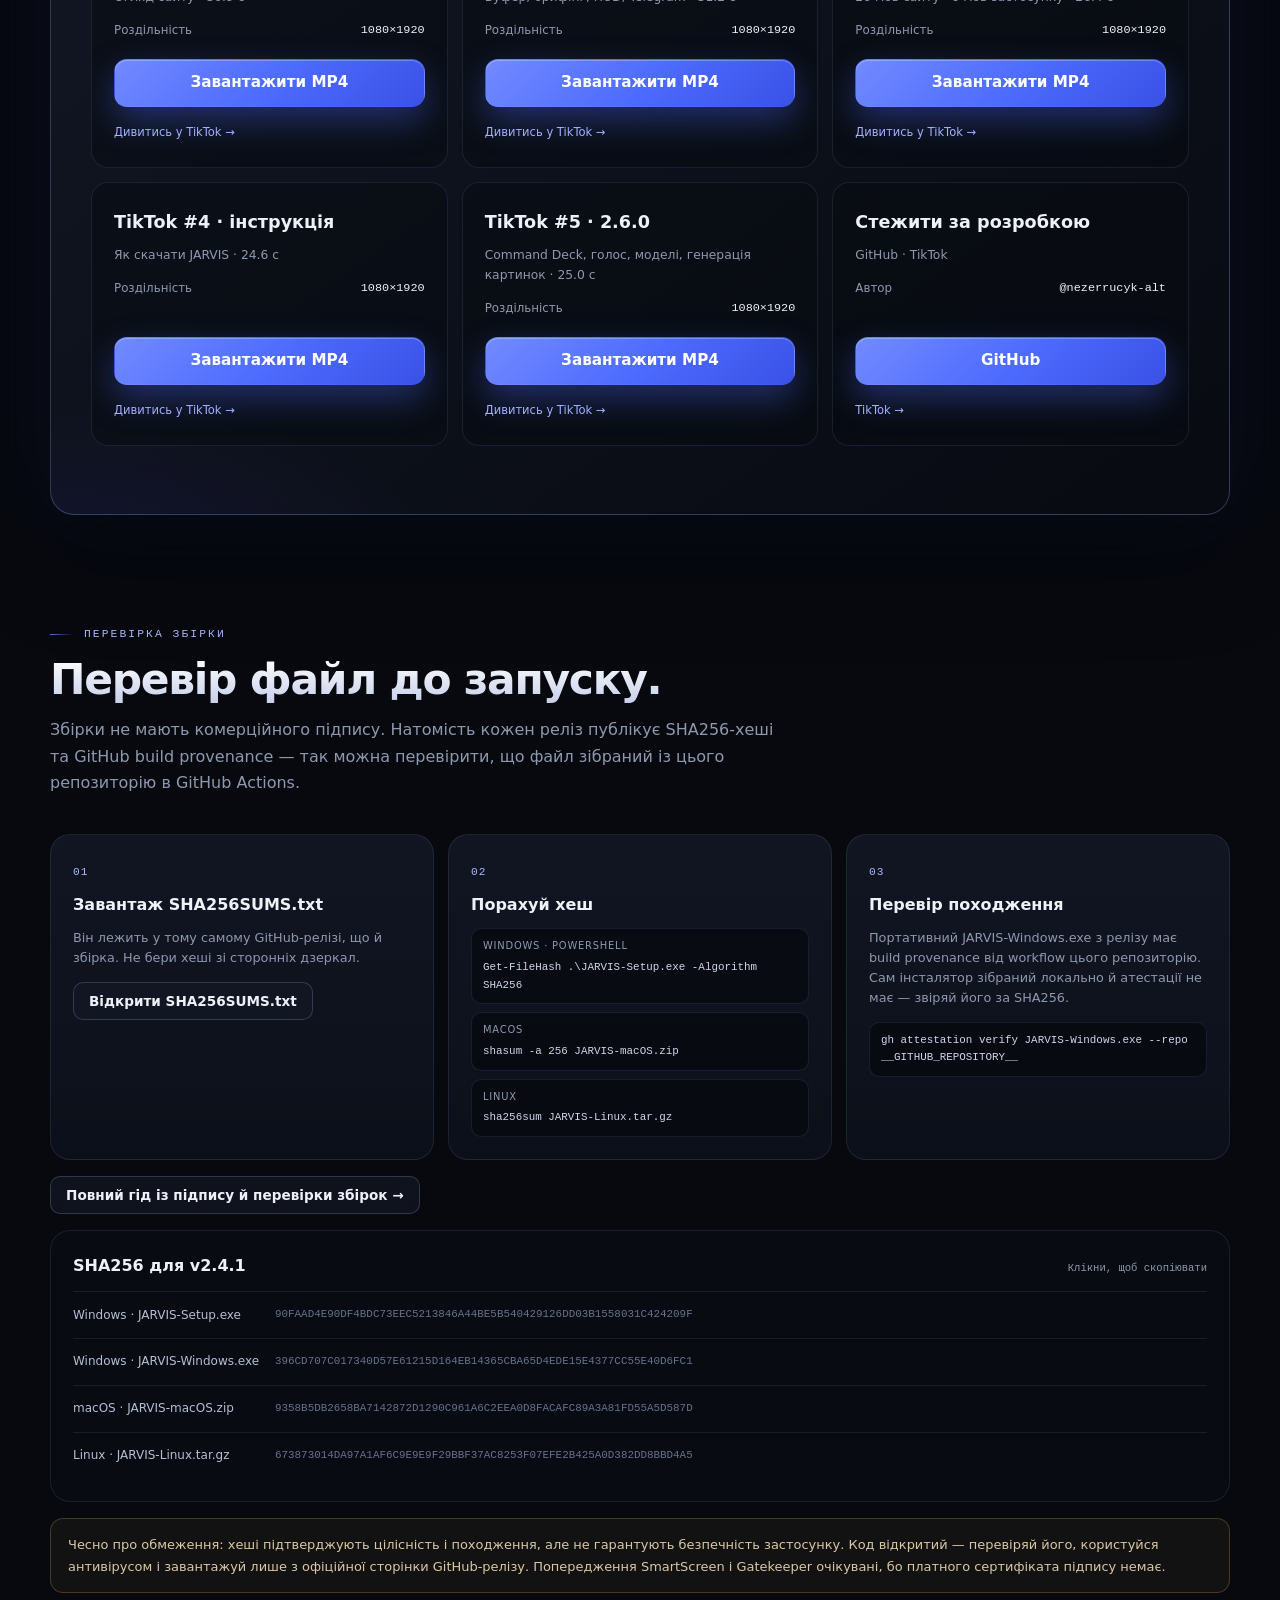
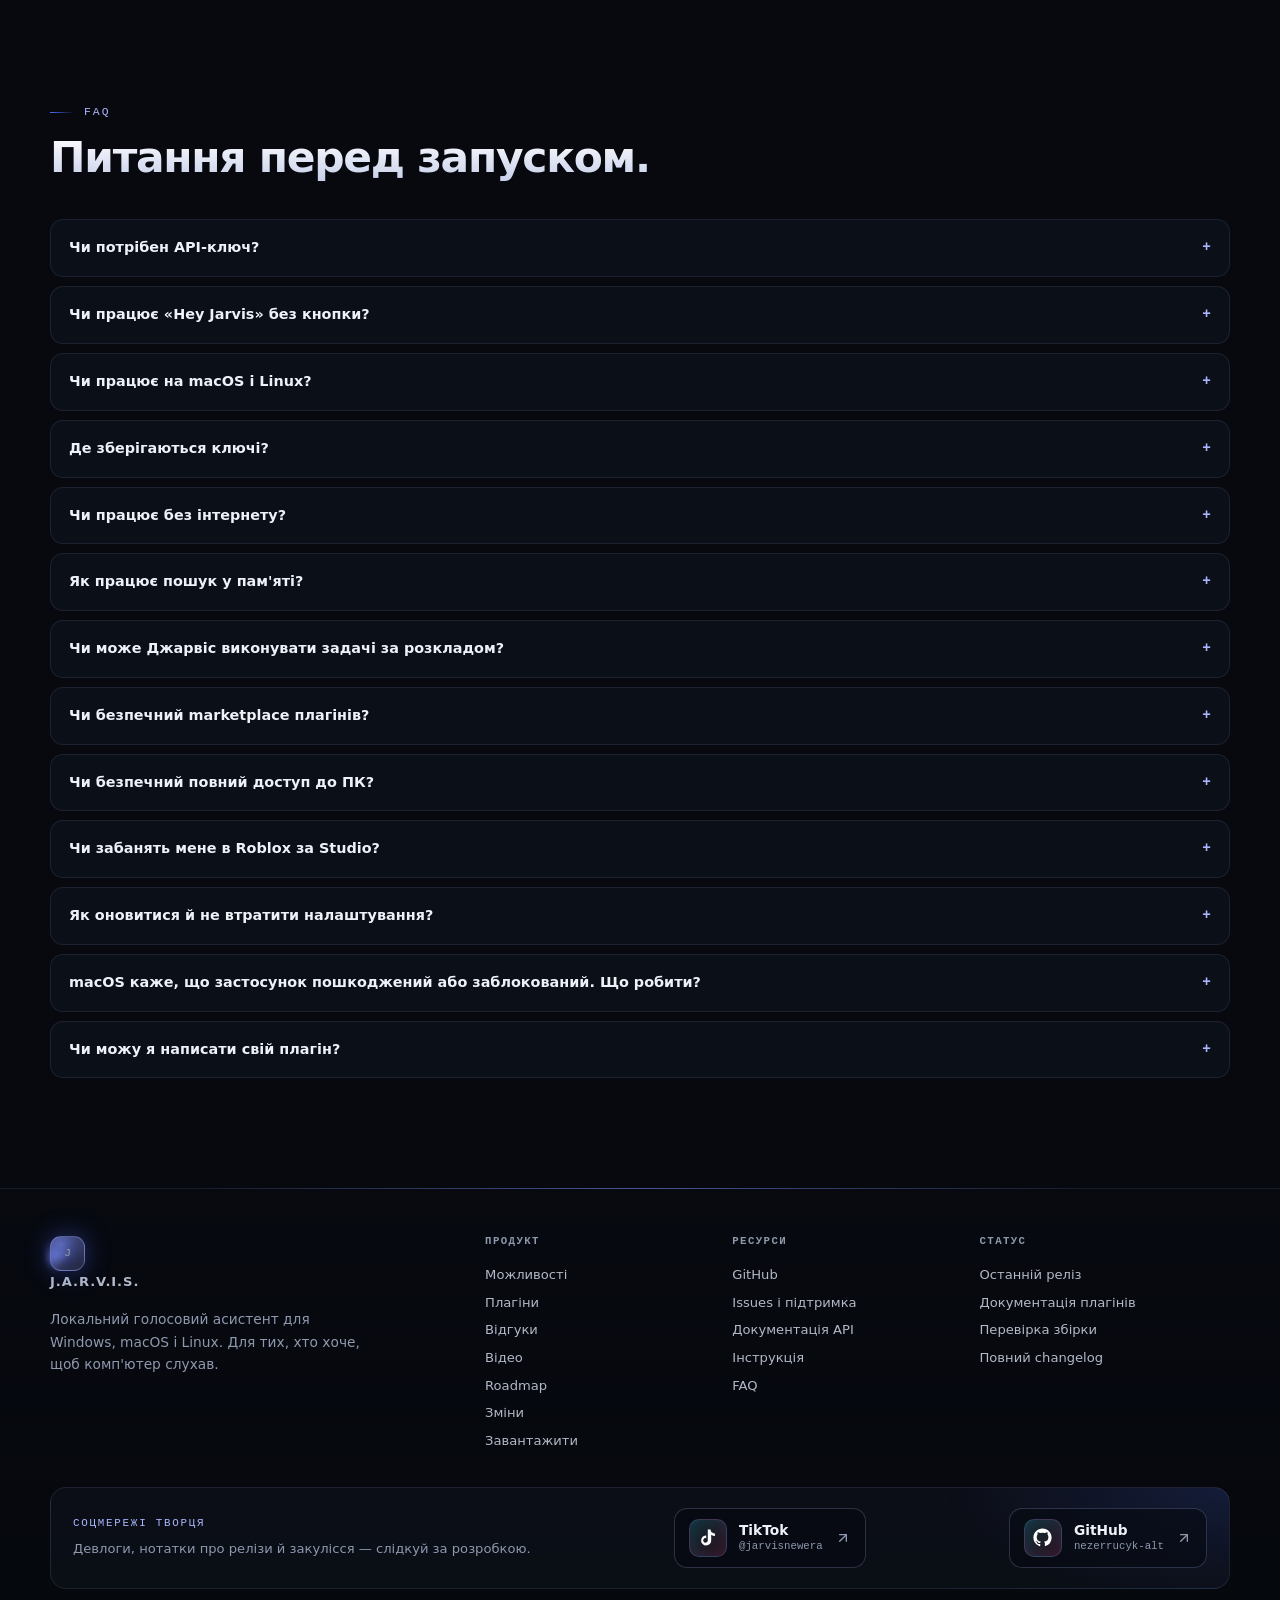
==== commit b5dfd035: "feat: 2.6.0 - chat image generation via OpenAI gpt-image-1 Add core/image_gen.py and the generate_im" ====
--- a/website/index.html
+++ b/website/index.html
@@ -74,7 +74,7 @@
     <div class="wrap">
       <div class="hero-grid">
         <div>
-          <div class="badge"><span class="pulse"></span> <span data-en="Windows · macOS · Linux">Windows · macOS · Linux</span> · <span data-en="version">версія</span> <span data-release-version>2.4.1</span></div>
+          <div class="badge"><span class="pulse"></span> <span data-en="Windows · macOS · Linux">Windows · macOS · Linux</span> · <span data-en="version">версія</span> <span data-release-version>2.6.0</span></div>
           <h1>
             <span data-en="Your voice.">Твій голос.</span><br>
             <span class="gradient-text" data-en="Your computer. One Jarvis.">Твій комп'ютер. Один Джарвіс.</span>
@@ -452,6 +452,15 @@
           </ul>
         </article>
         <article class="release latest">
+          <div class="release-head"><strong>2.6.0</strong><time datetime="2026-11-15">15.11.2026</time><span class="release-badge" data-en="new">нове</span></div>
+          <ul>
+            <li data-en="Image generation right in the chat: ask JARVIS to draw something and it calls OpenAI Images (gpt-image-1), saves the result locally and shows it in the conversation.">Генерація картинок прямо в чаті: попроси JARVIS намалювати щось — він викликає OpenAI Images (gpt-image-1), зберігає результат локально й показує його в розмові.</li>
+            <li data-en="The new generate_image tool understands prompts in Ukrainian and English, supports square, portrait and landscape formats plus four quality levels, and works even with restricted PC access.">Новий інструмент generate_image розуміє промпти українською та англійською, підтримує квадратний, портретний і альбомний формати та чотири рівні якості, і працює навіть з обмеженим доступом до ПК.</li>
+            <li data-en="Image settings (model, size, quality) live in Settings next to the OpenAI key; files go to %APPDATA%\Jarvis\images and chat history keeps the thumbnails.">Налаштування зображень (модель, розмір, якість) живуть у Налаштуваннях поруч із ключем OpenAI; файли зберігаються в %APPDATA%\Jarvis\images, а історія чату зберігає мініатюри.</li>
+            <li data-en="New 25-second TikTok intro about the Command Deck, voice, models, customization and image generation.">Нове 25-секундне TikTok-інтро про Command Deck, голос, моделі, кастомізацію й генерацію картинок.</li>
+          </ul>
+        </article>
+        <article class="release">
           <div class="release-head"><strong>2.4.1</strong><time datetime="2026-11-14">14.11.2026</time><span class="release-badge" data-en="patch">патч</span></div>
           <ul>
             <li data-en="Welcome screen, composer and system chat lines are now translated into all six interface languages.">Вітальний екран, композер і системні повідомлення чату тепер перекладені всіма шістьма мовами інтерфейсу.</li>
@@ -772,8 +781,8 @@
             <p data-i18n="dlLead" data-en="Pick your system. No account, no subscription: a Windows installer, archives for macOS and Linux. Keys and chats stay on your machine.">Обери свою систему. Без акаунта й підписки: інсталятор для Windows, архіви для macOS і Linux. Ключі та чати залишаються на твоєму ПК.</p>
           </div>
           <div class="download-info">
-            <div><span data-i18n="dlVersion" data-en="Version">Версія</span><strong data-release-version>2.4.1</strong></div>
-            <div><span data-i18n="dlUpdated" data-en="Last update">Оновлено</span><strong><time data-release-date datetime="2026-11-14">14.11.2026</time></strong></div>
+            <div><span data-i18n="dlVersion" data-en="Version">Версія</span><strong data-release-version>2.6.0</strong></div>
+            <div><span data-i18n="dlUpdated" data-en="Last update">Оновлено</span><strong><time data-release-date datetime="2026-11-15">15.11.2026</time></strong></div>
             <div><span data-i18n="dlDownloads" data-en="Downloads">Завантажень</span><strong id="downloadCount">—</strong></div>
           </div>
         </div>
@@ -787,8 +796,8 @@
             <span class="rec-badge" data-en="For your system">Для твоєї системи</span>
             <p class="platform-sub" data-en="Windows 10/11 x64 · installer .exe">Windows 10/11 x64 · інсталятор .exe</p>
             <div class="platform-meta"><span data-i18n="dlSize" data-en="Size">Розмір</span><strong>96.0 MB</strong></div>
-            <div class="platform-updated"><span class="pulse"></span> <span data-i18n="dlUpdatedShort" data-en="Updated">Оновлено</span> <time data-release-date datetime="2026-11-14">14.11.2026</time></div>
-            <a class="btn btn-primary js-download" data-download="windows" href="https://github.com/nezerrucyk-alt/jarvis-ai-assistant/releases/download/v2.4.1/JARVIS-Setup.exe">
+            <div class="platform-updated"><span class="pulse"></span> <span data-i18n="dlUpdatedShort" data-en="Updated">Оновлено</span> <time data-release-date datetime="2026-11-15">15.11.2026</time></div>
+            <a class="btn btn-primary js-download" data-download="windows" href="https://github.com/nezerrucyk-alt/jarvis-ai-assistant/releases/download/v2.6.0/JARVIS-Setup.exe">
               <svg width="18" height="18" viewBox="0 0 24 24" fill="none" stroke="currentColor" stroke-width="2" stroke-linecap="round" stroke-linejoin="round" aria-hidden="true"><path d="M21 15v4a2 2 0 0 1-2 2H5a2 2 0 0 1-2-2v-4"/><polyline points="7 10 12 15 17 10"/><line x1="12" y1="15" x2="12" y2="3"/></svg>
               <span data-i18n="dlInstaller" data-en="Download installer">Завантажити інсталятор</span>
             </a>
@@ -803,8 +812,8 @@
             <span class="rec-badge" data-en="For your system">Для твоєї системи</span>
             <p class="platform-sub" data-en="macOS 11+ · Apple Silicon · .zip">macOS 11+ · Apple Silicon · .zip</p>
             <div class="platform-meta"><span data-i18n="dlSize" data-en="Size">Розмір</span><strong>81.1 MB</strong></div>
-            <div class="platform-updated"><span class="pulse"></span> <span data-i18n="dlUpdatedShort" data-en="Updated">Оновлено</span> <time data-release-date datetime="2026-11-14">14.11.2026</time></div>
-            <a class="btn btn-primary js-download" data-download="macos" href="https://github.com/nezerrucyk-alt/jarvis-ai-assistant/releases/download/v2.4.1/JARVIS-macOS.zip">
+            <div class="platform-updated"><span class="pulse"></span> <span data-i18n="dlUpdatedShort" data-en="Updated">Оновлено</span> <time data-release-date datetime="2026-11-15">15.11.2026</time></div>
+            <a class="btn btn-primary js-download" data-download="macos" href="https://github.com/nezerrucyk-alt/jarvis-ai-assistant/releases/download/v2.6.0/JARVIS-macOS.zip">
               <svg width="18" height="18" viewBox="0 0 24 24" fill="none" stroke="currentColor" stroke-width="2" stroke-linecap="round" stroke-linejoin="round" aria-hidden="true"><path d="M21 15v4a2 2 0 0 1-2 2H5a2 2 0 0 1-2-2v-4"/><polyline points="7 10 12 15 17 10"/><line x1="12" y1="15" x2="12" y2="3"/></svg>
               <span data-i18n="dlZip" data-en="Download .zip">Завантажити .zip</span>
             </a>
@@ -822,8 +831,8 @@
             <span class="rec-badge" data-en="For your system">Для твоєї системи</span>
             <p class="platform-sub">Linux x86_64 · .tar.gz</p>
             <div class="platform-meta"><span data-i18n="dlSize" data-en="Size">Розмір</span><strong>110.7 MB</strong></div>
-            <div class="platform-updated"><span class="pulse"></span> <span data-i18n="dlUpdatedShort" data-en="Updated">Оновлено</span> <time data-release-date datetime="2026-11-14">14.11.2026</time></div>
-            <a class="btn btn-primary js-download" data-download="linux" href="https://github.com/nezerrucyk-alt/jarvis-ai-assistant/releases/download/v2.4.1/JARVIS-Linux.tar.gz">
+            <div class="platform-updated"><span class="pulse"></span> <span data-i18n="dlUpdatedShort" data-en="Updated">Оновлено</span> <time data-release-date datetime="2026-11-15">15.11.2026</time></div>
+            <a class="btn btn-primary js-download" data-download="linux" href="https://github.com/nezerrucyk-alt/jarvis-ai-assistant/releases/download/v2.6.0/JARVIS-Linux.tar.gz">
               <svg width="18" height="18" viewBox="0 0 24 24" fill="none" stroke="currentColor" stroke-width="2" stroke-linecap="round" stroke-linejoin="round" aria-hidden="true"><path d="M21 15v4a2 2 0 0 1-2 2H5a2 2 0 0 1-2-2v-4"/><polyline points="7 10 12 15 17 10"/><line x1="12" y1="15" x2="12" y2="3"/></svg>
               <span data-i18n="dlTar" data-en="Download .tar.gz">Завантажити .tar.gz</span>
             </a>
@@ -855,11 +864,11 @@
           <div>
             <span class="badge"><span class="pulse"></span> <span data-i18n="ttTiktok" data-en="TikTok">TikTok</span></span>
             <h2 style="margin-top:16px" data-i18n="ttTitle" data-en="See it in action.">Подивись, як це працює.</h2>
-            <p data-en="Four short vertical videos: a site walkthrough, the 2.3.0 features, the 2.4.0 languages and a download guide. Download the MP4 or watch on TikTok.">Чотири короткі вертикальні відео: екскурсія сайтом, фічі 2.3.0, мови 2.4.0 і інструкція зі скачування. Завантаж MP4 або дивись у TikTok.</p>
+            <p data-en="Five short vertical videos: a site walkthrough, the 2.3.0 features, the 2.4.0 languages, a download guide and the 2.6.0 intro. Download the MP4 or watch on TikTok.">П'ять коротких вертикальних відео: екскурсія сайтом, фічі 2.3.0, мови 2.4.0, інструкція зі скачування й інтро 2.6.0. Завантаж MP4 або дивись у TikTok.</p>
           </div>
           <div class="download-info">
             <div><span data-en="Format">Формат</span><strong>9:16 · 1080p</strong></div>
-            <div><span data-en="Length">Тривалість</span><strong>~31 с</strong></div>
+            <div><span data-en="Length">Тривалість</span><strong>15–31 с</strong></div>
           </div>
         </div>
         <div class="platform-grid">
@@ -901,6 +910,17 @@
             <p class="platform-sub" data-en="How to download JARVIS · 24.6 s">Як скачати JARVIS · 24.6 с</p>
             <div class="platform-meta"><span data-en="Resolution">Роздільність</span><strong>1080×1920</strong></div>
             <a class="btn btn-primary" href="https://github.com/nezerrucyk-alt/jarvis-ai-assistant/releases/download/v2.4.1/JARVIS-TikTok-04.mp4" download>
+              <span data-i18n="ttMp4" data-en="Download MP4">Завантажити MP4</span>
+            </a>
+            <a class="platform-alt" href="https://www.tiktok.com/@jarvisnewera" target="_blank" rel="noopener">
+              <span data-i18n="ttWatch" data-en="Watch on TikTok →">Дивитись у TikTok →</span>
+            </a>
+          </article>
+          <article class="platform-card">
+            <h3>TikTok #5 · 2.6.0</h3>
+            <p class="platform-sub" data-en="Command Deck, voice, models, image generation · 25.0 s">Command Deck, голос, моделі, генерація картинок · 25.0 с</p>
+            <div class="platform-meta"><span data-en="Resolution">Роздільність</span><strong>1080×1920</strong></div>
+            <a class="btn btn-primary" href="https://github.com/nezerrucyk-alt/jarvis-ai-assistant/releases/download/v2.6.0/JARVIS-TikTok-05.mp4" download>
               <span data-i18n="ttMp4" data-en="Download MP4">Завантажити MP4</span>
             </a>
             <a class="platform-alt" href="https://www.tiktok.com/@jarvisnewera" target="_blank" rel="noopener">
@@ -1110,7 +1130,7 @@
 
     <div class="footer-bottom">
       <span>© 2026 J.A.R.V.I.S. · <a href="https://github.com/nezerrucyk-alt" target="_blank" rel="noopener">Автор: nezerrucyk-alt</a> · <span data-en="Not affiliated with Microsoft or Roblox Corporation.">Не пов'язаний із Microsoft чи Roblox Corporation.</span></span>
-      <span class="mono">WINDOWS · MACOS · LINUX · V<span data-release-version>2.4.1</span> · <span id="footerDownloads">—</span> DOWNLOADS</span>
+      <span class="mono">WINDOWS · MACOS · LINUX · V<span data-release-version>2.6.0</span> · <span id="footerDownloads">—</span> DOWNLOADS</span>
     </div>
   </div>
 </footer>
@@ -1197,7 +1217,7 @@
   "name": "J.A.R.V.I.S.",
   "applicationCategory": "UtilitiesApplication",
   "operatingSystem": "Windows 10, Windows 11, macOS 11+, Linux",
-  "softwareVersion": "2.4.1",
+  "softwareVersion": "2.6.0",
   "author": {"@type": "Person", "name": "nezerrucyk-alt", "url": "https://github.com/nezerrucyk-alt"},
   "fileSize": "96.0MB",
   "offers": {"@type": "Offer", "price": "0", "priceCurrency": "USD"},
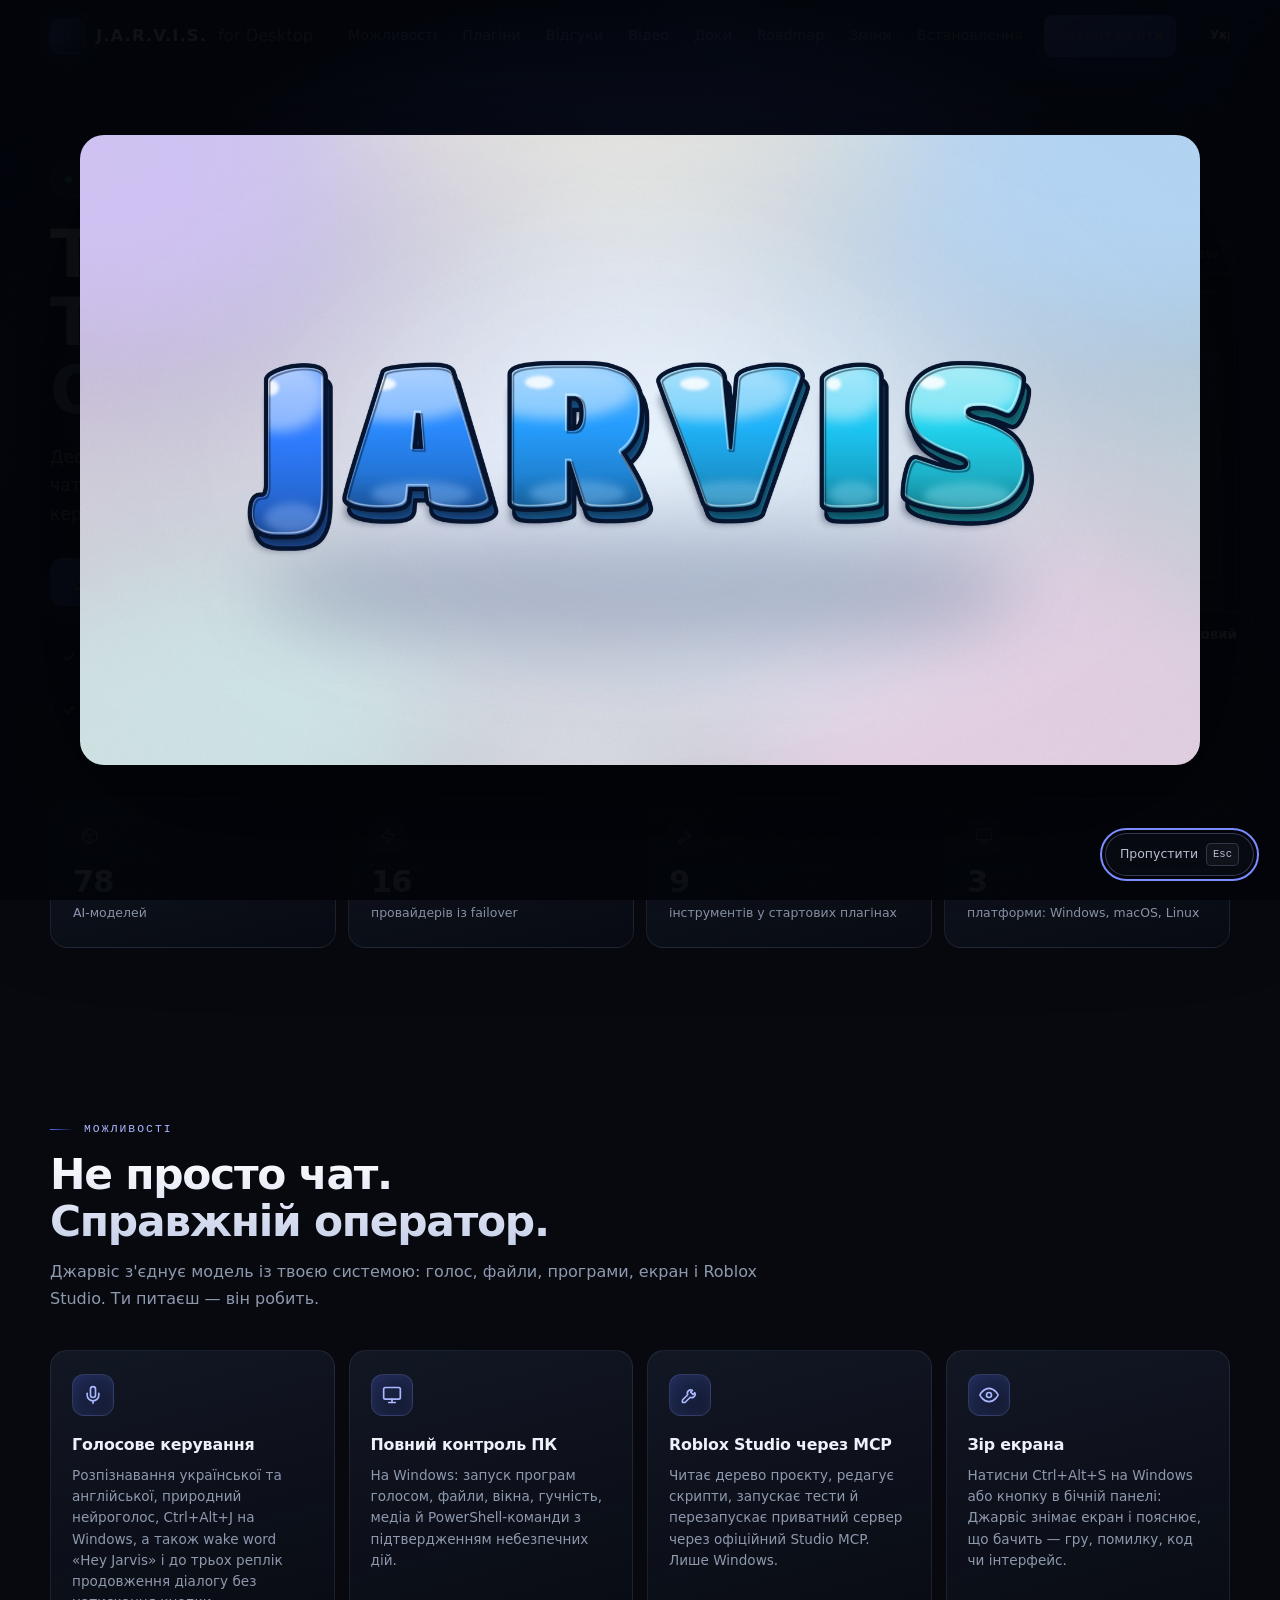
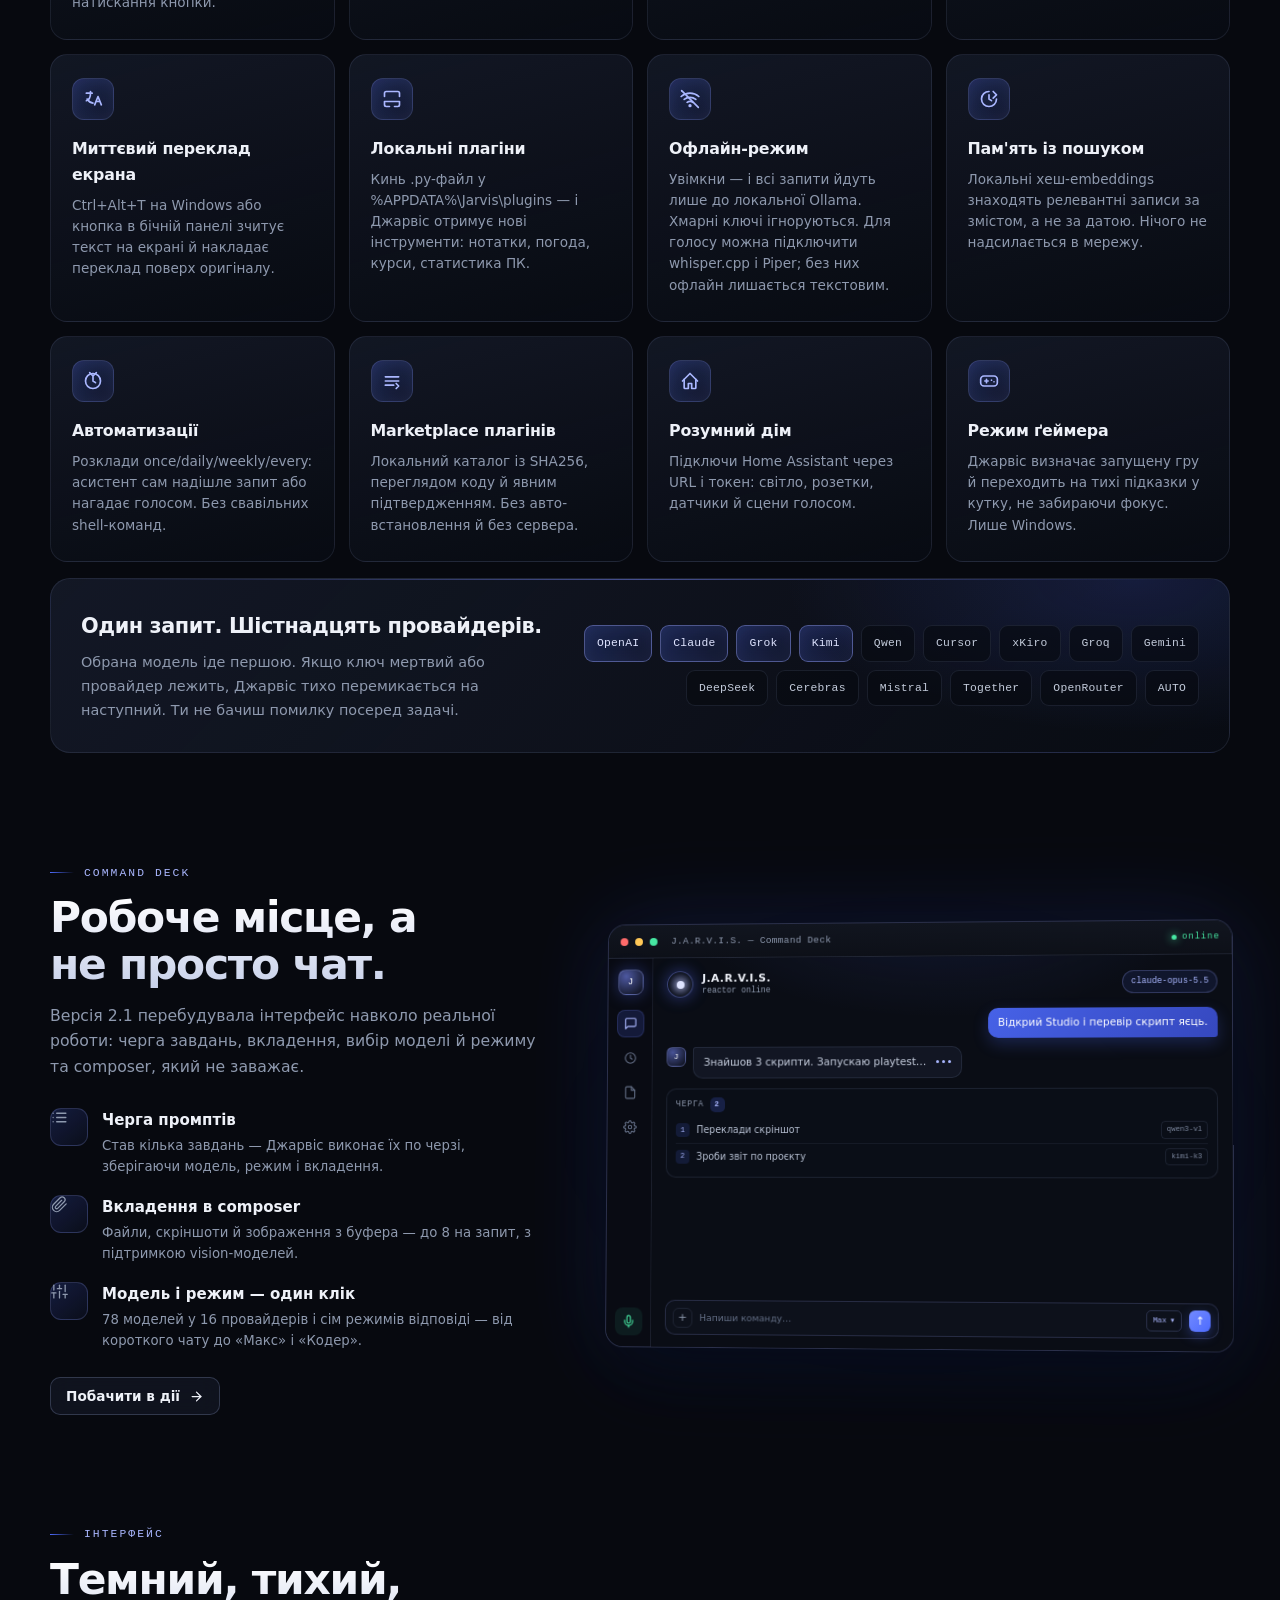
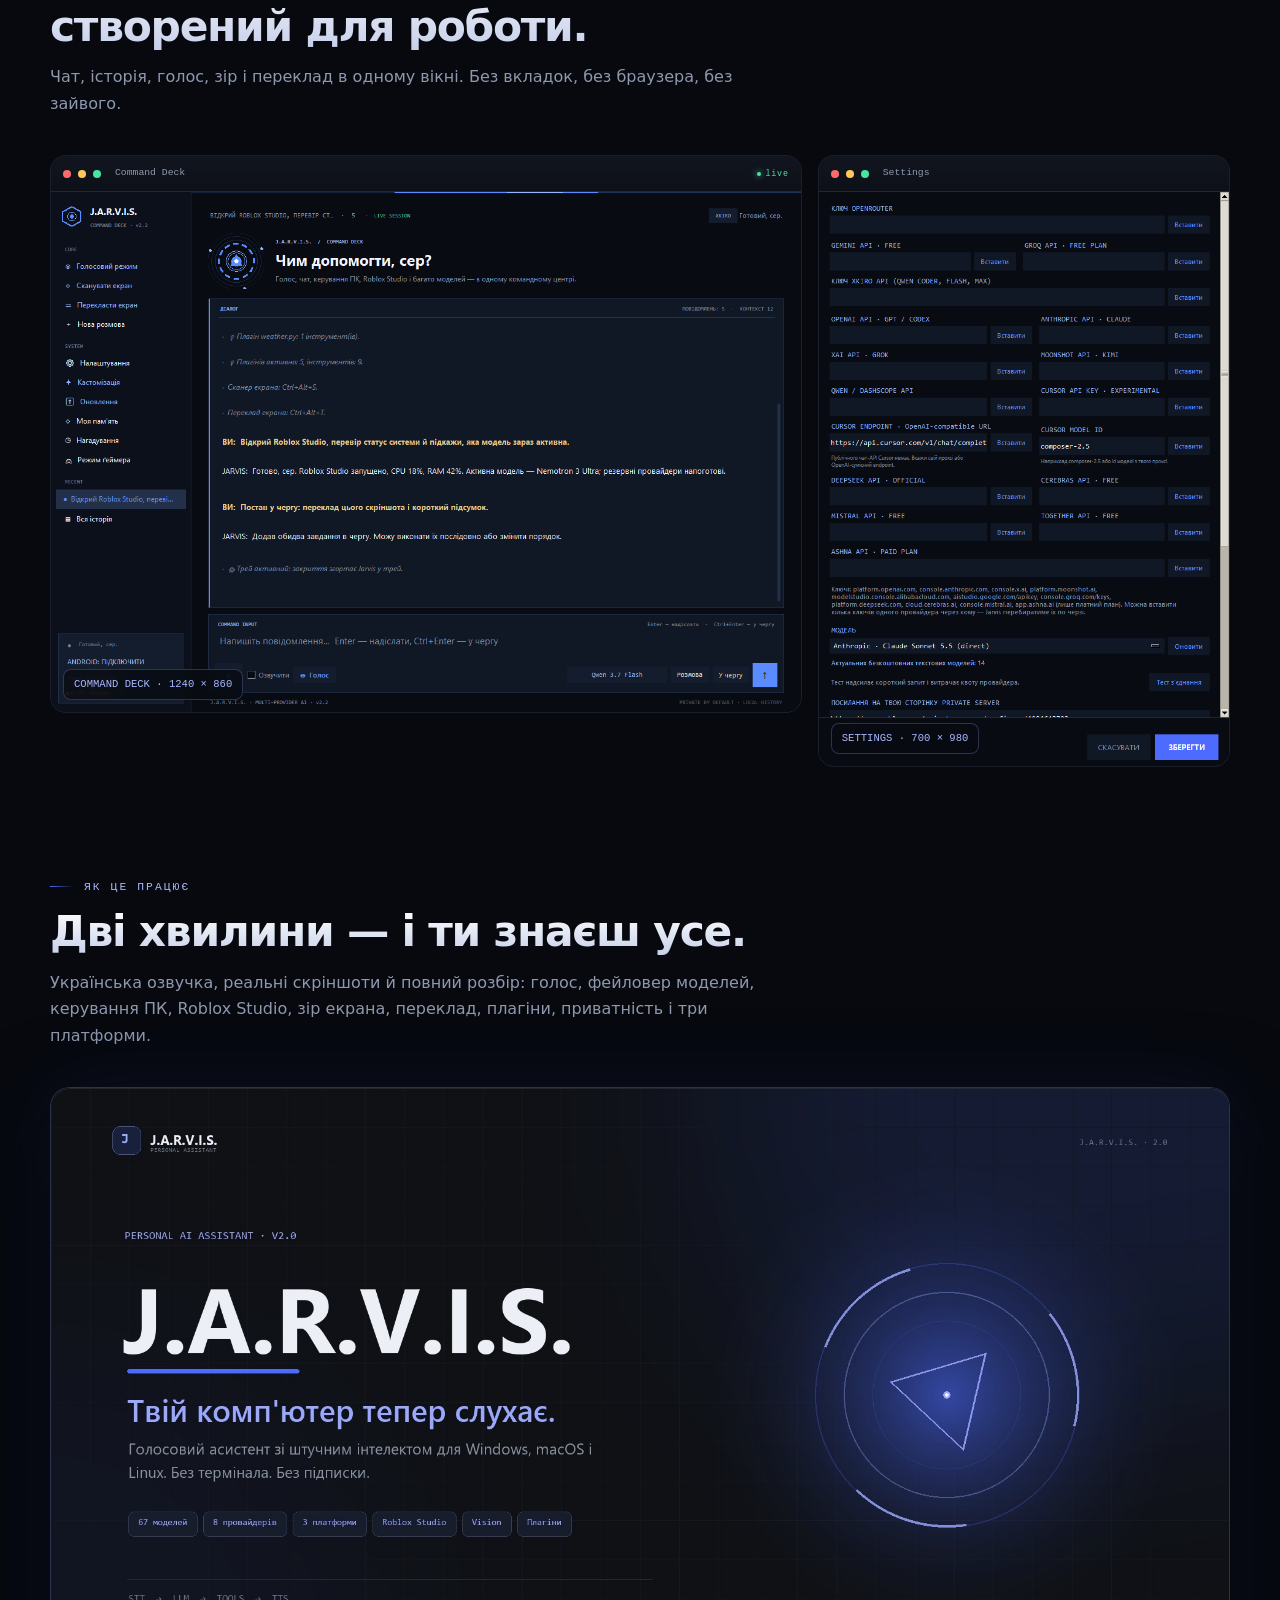
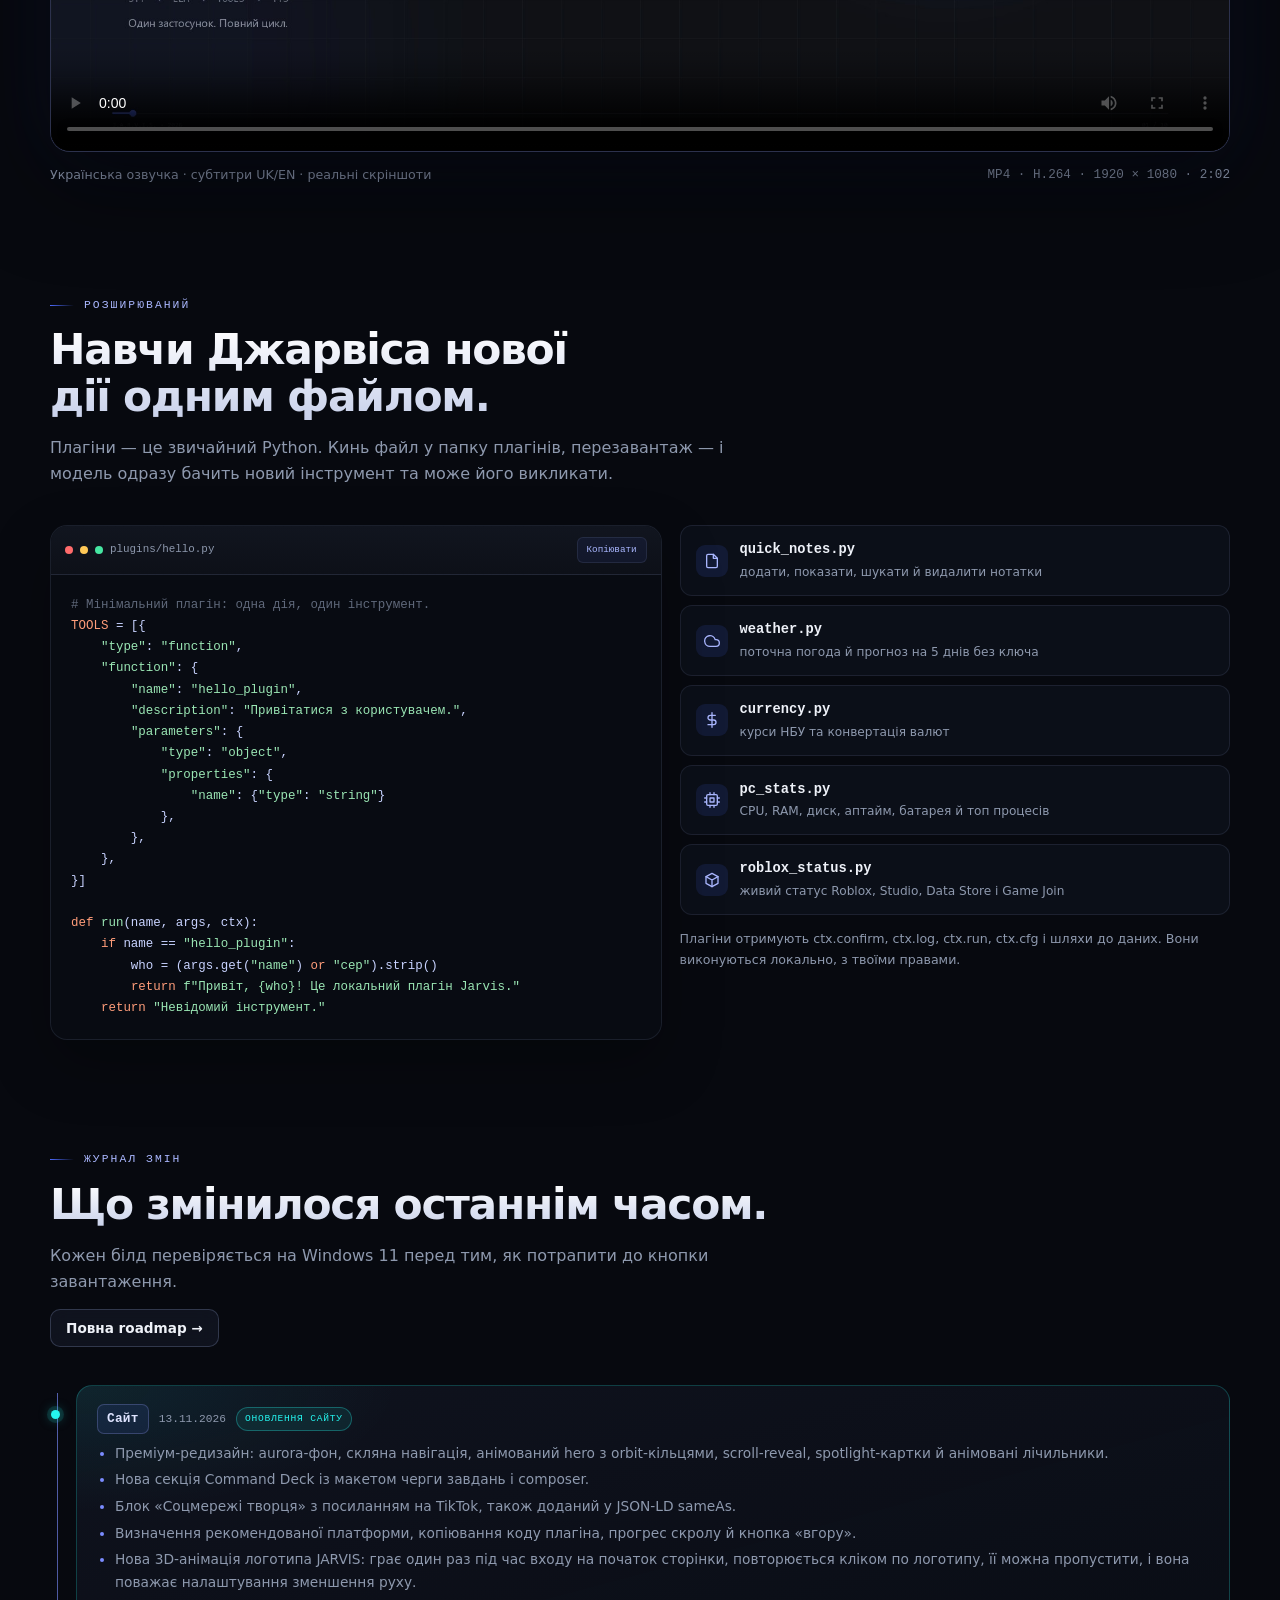
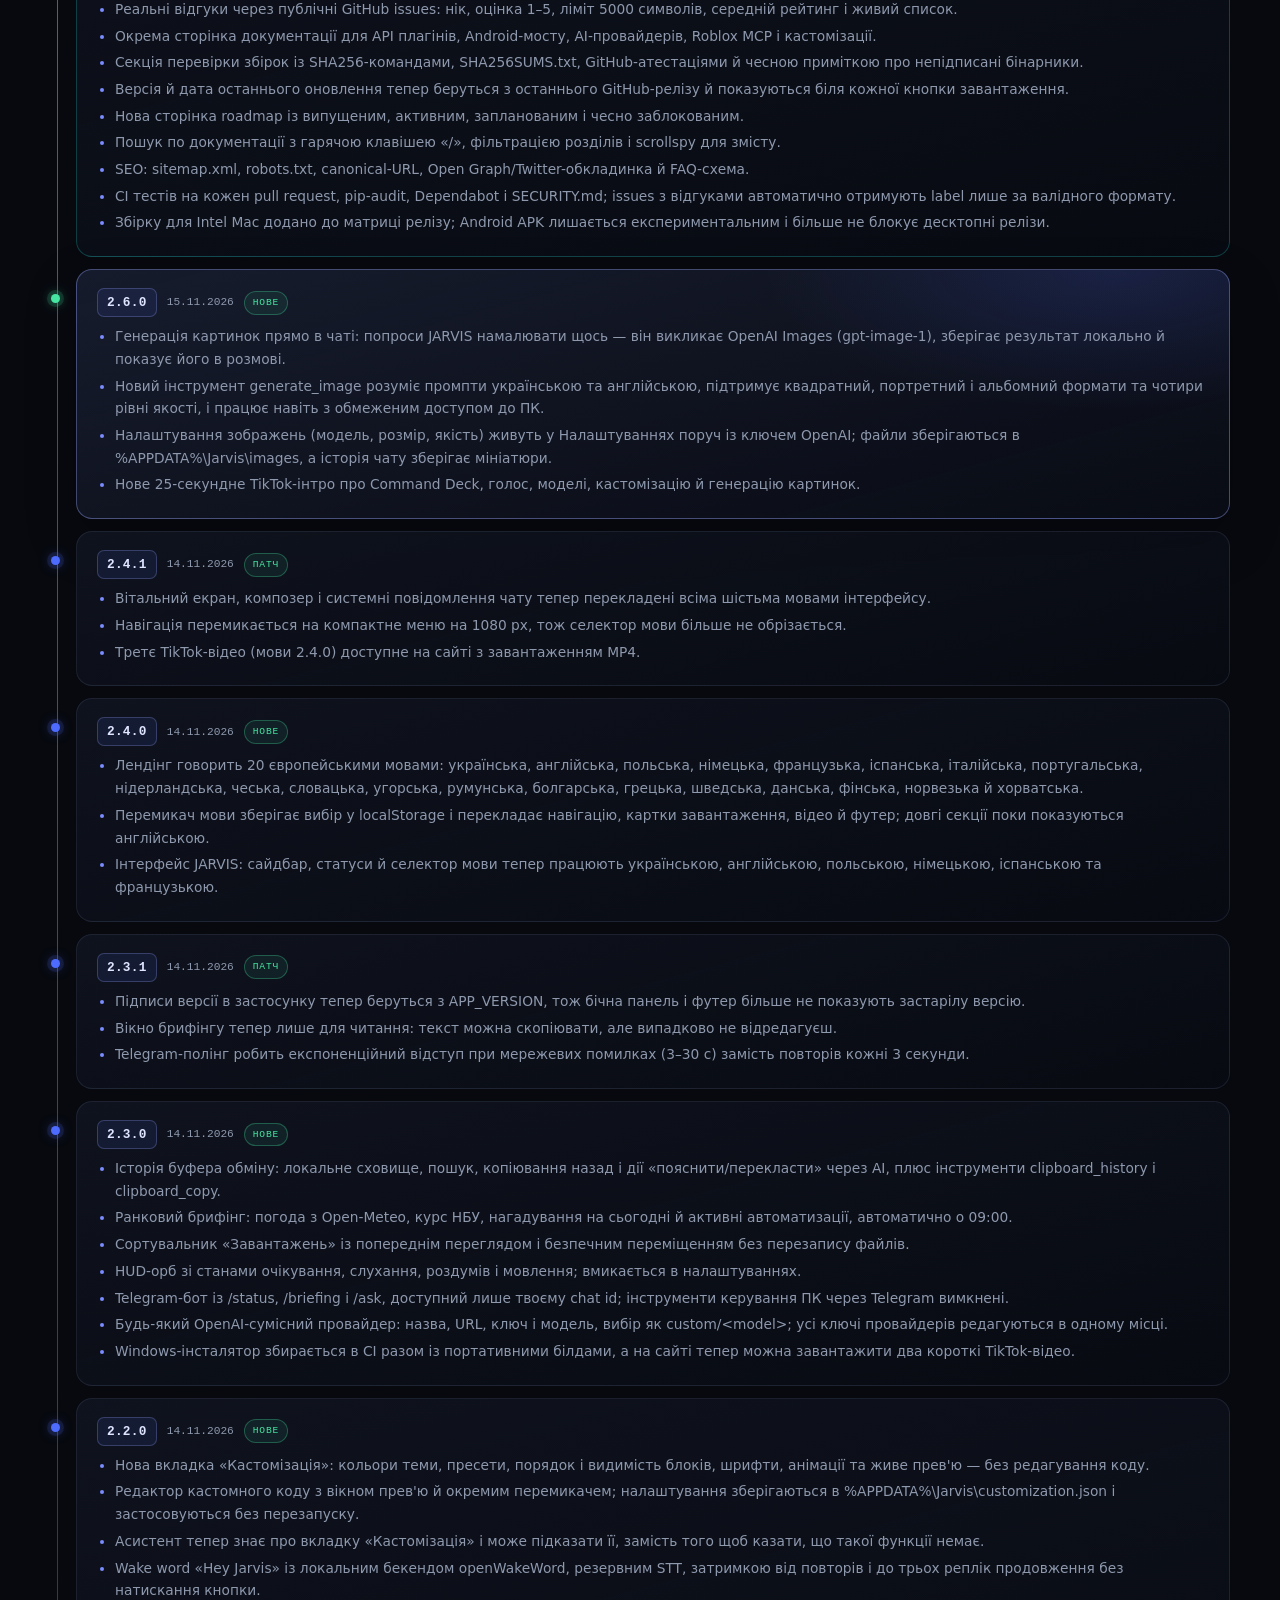
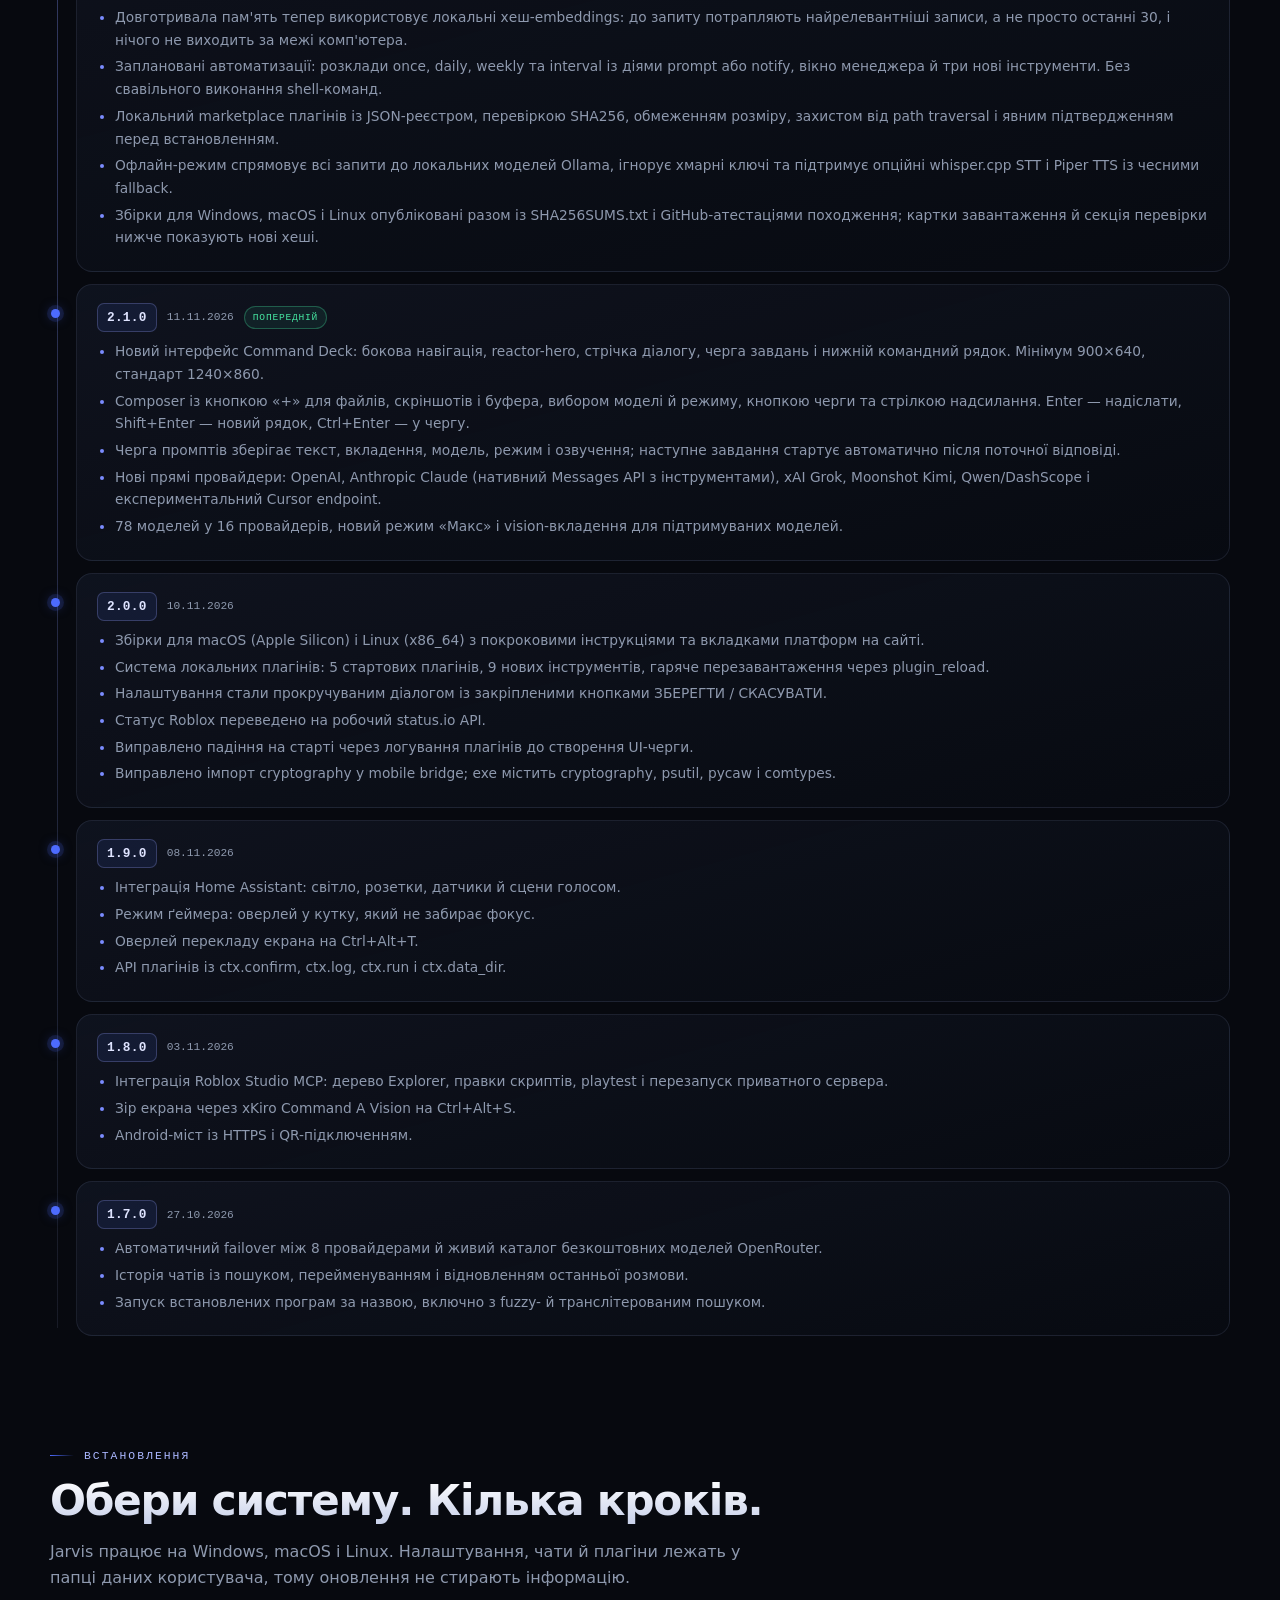
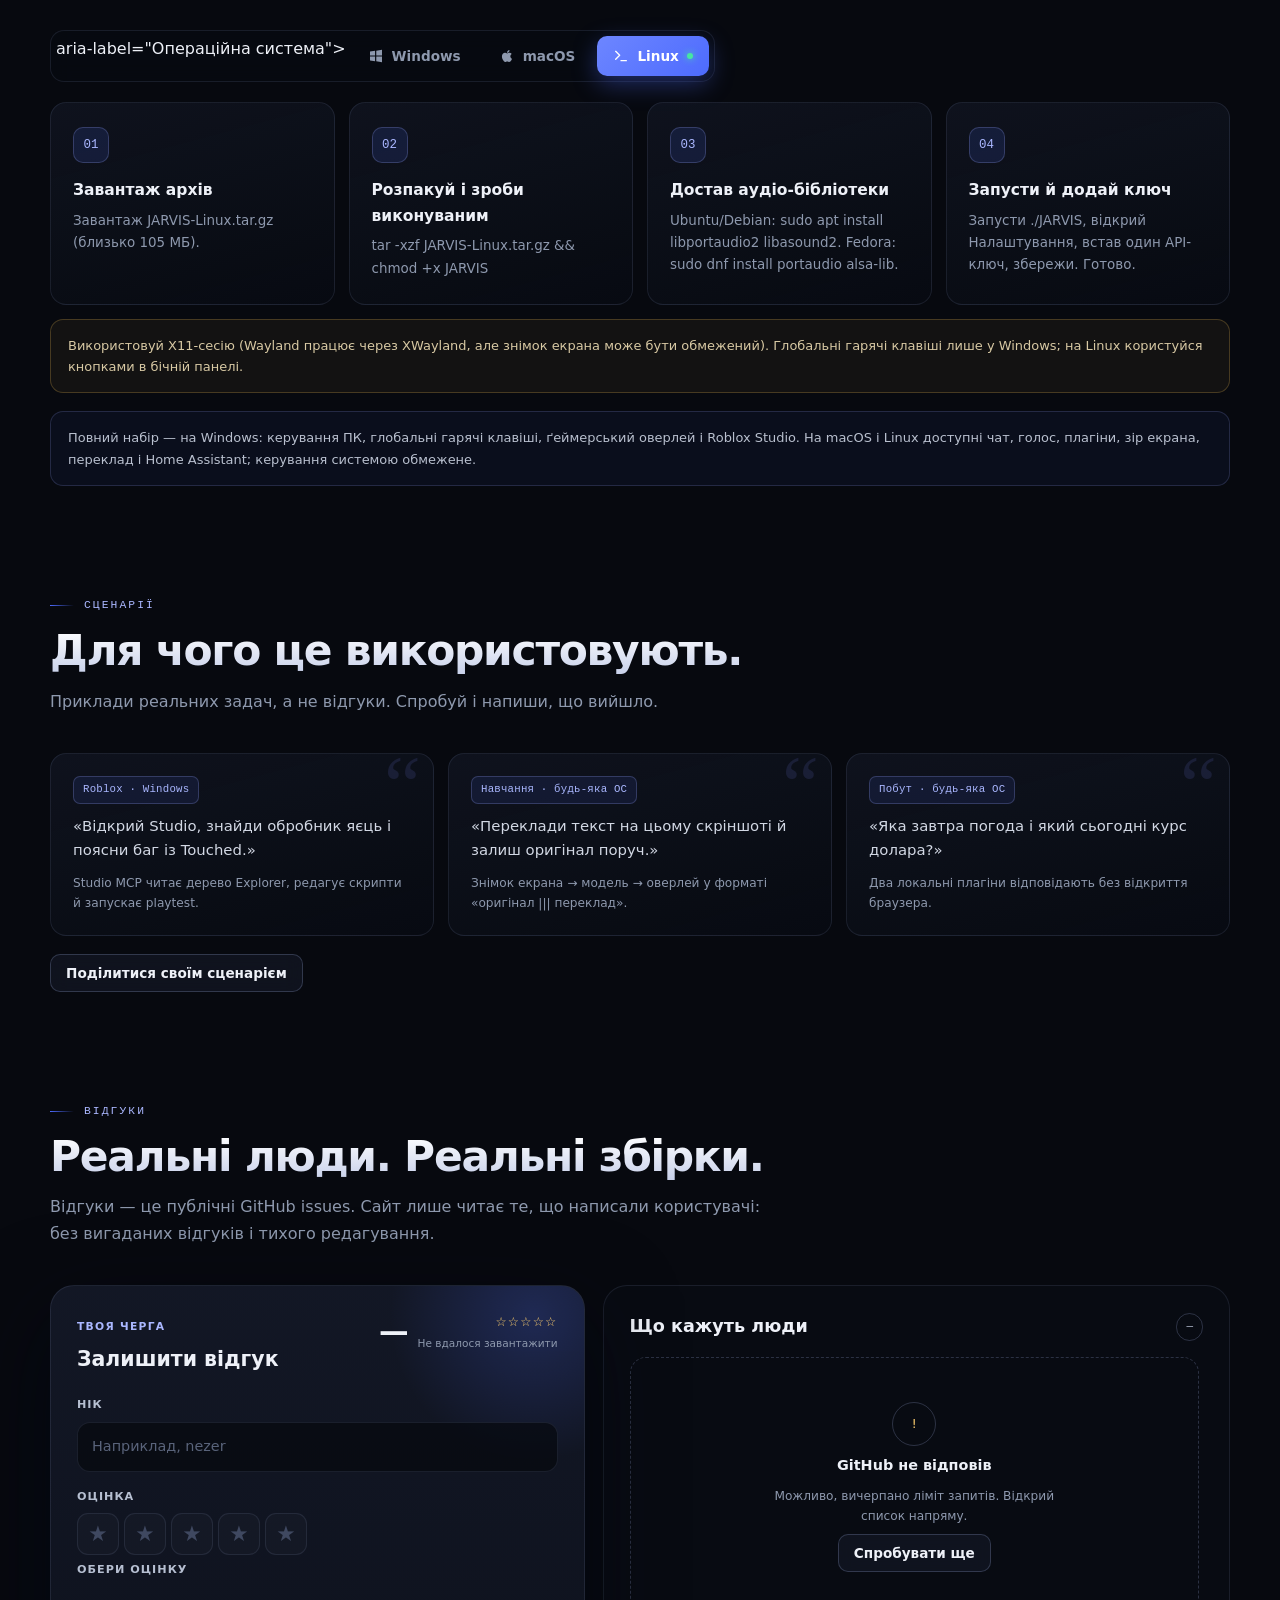
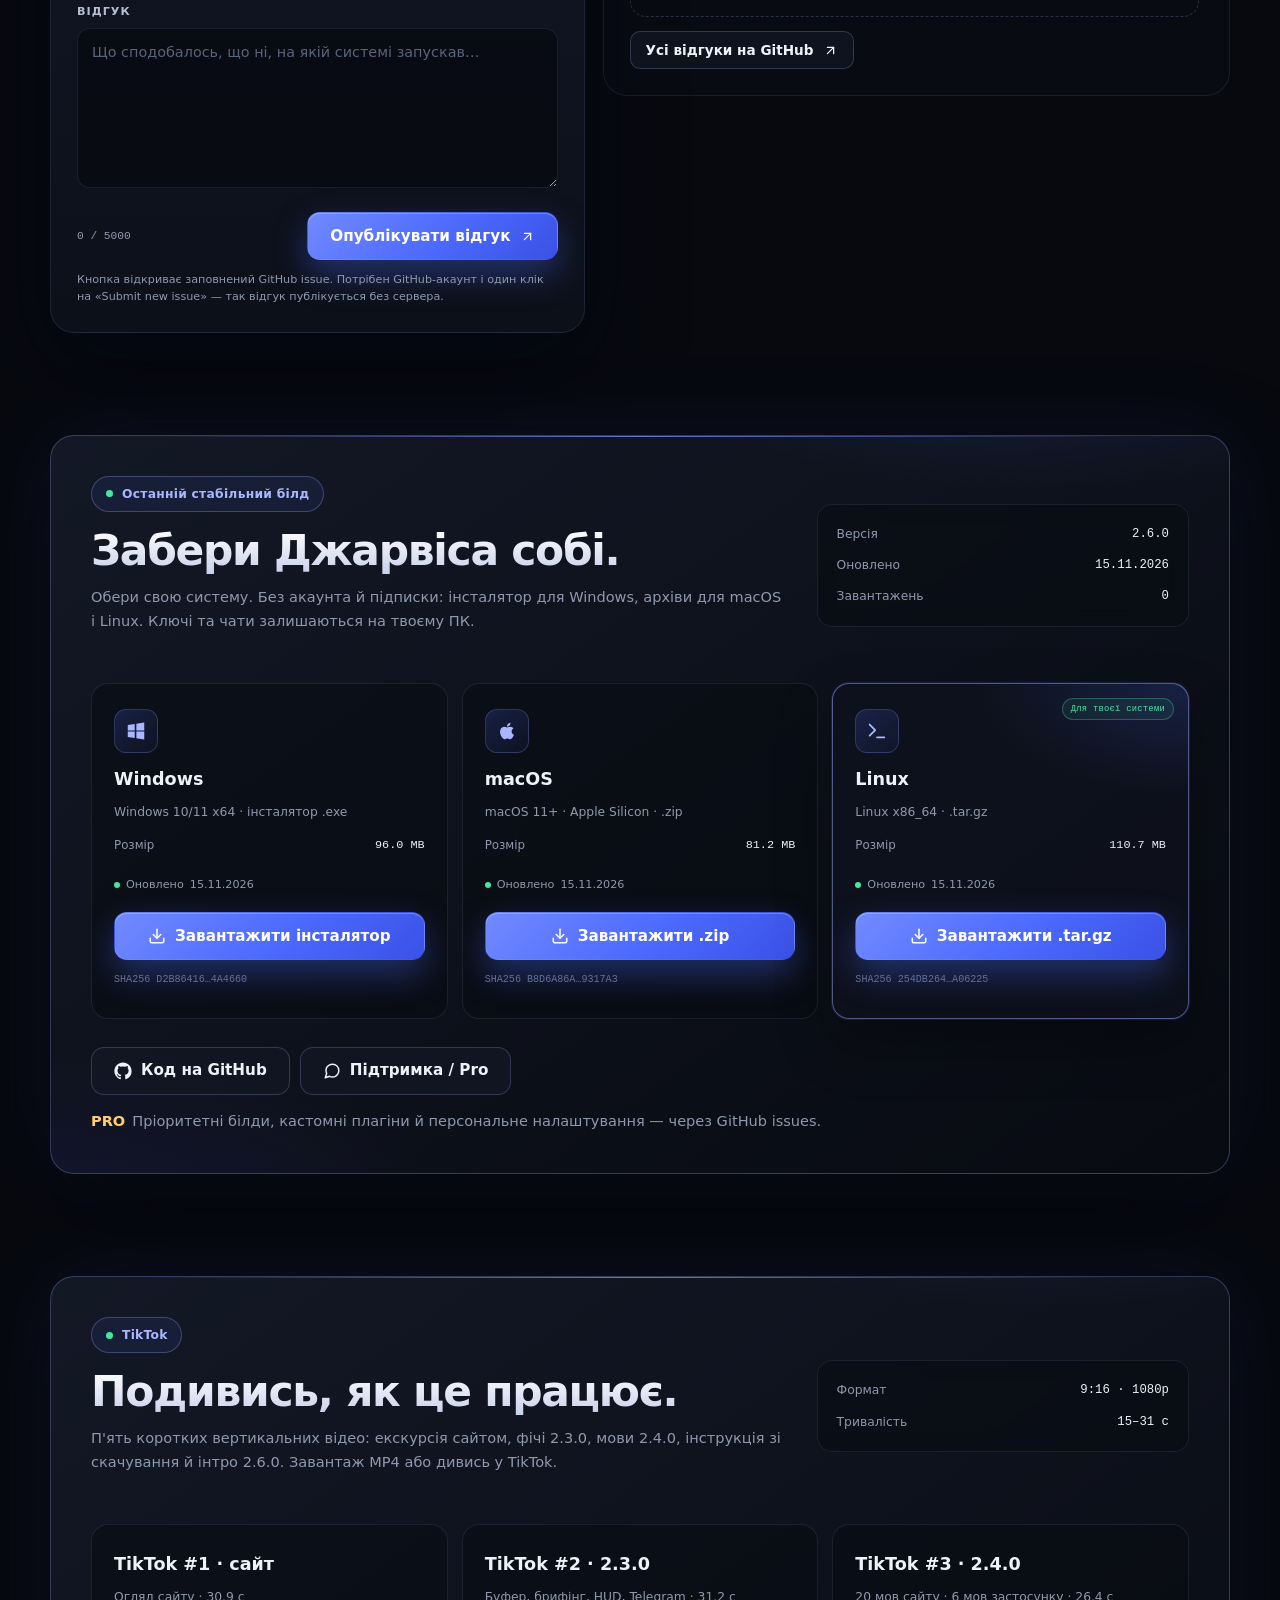
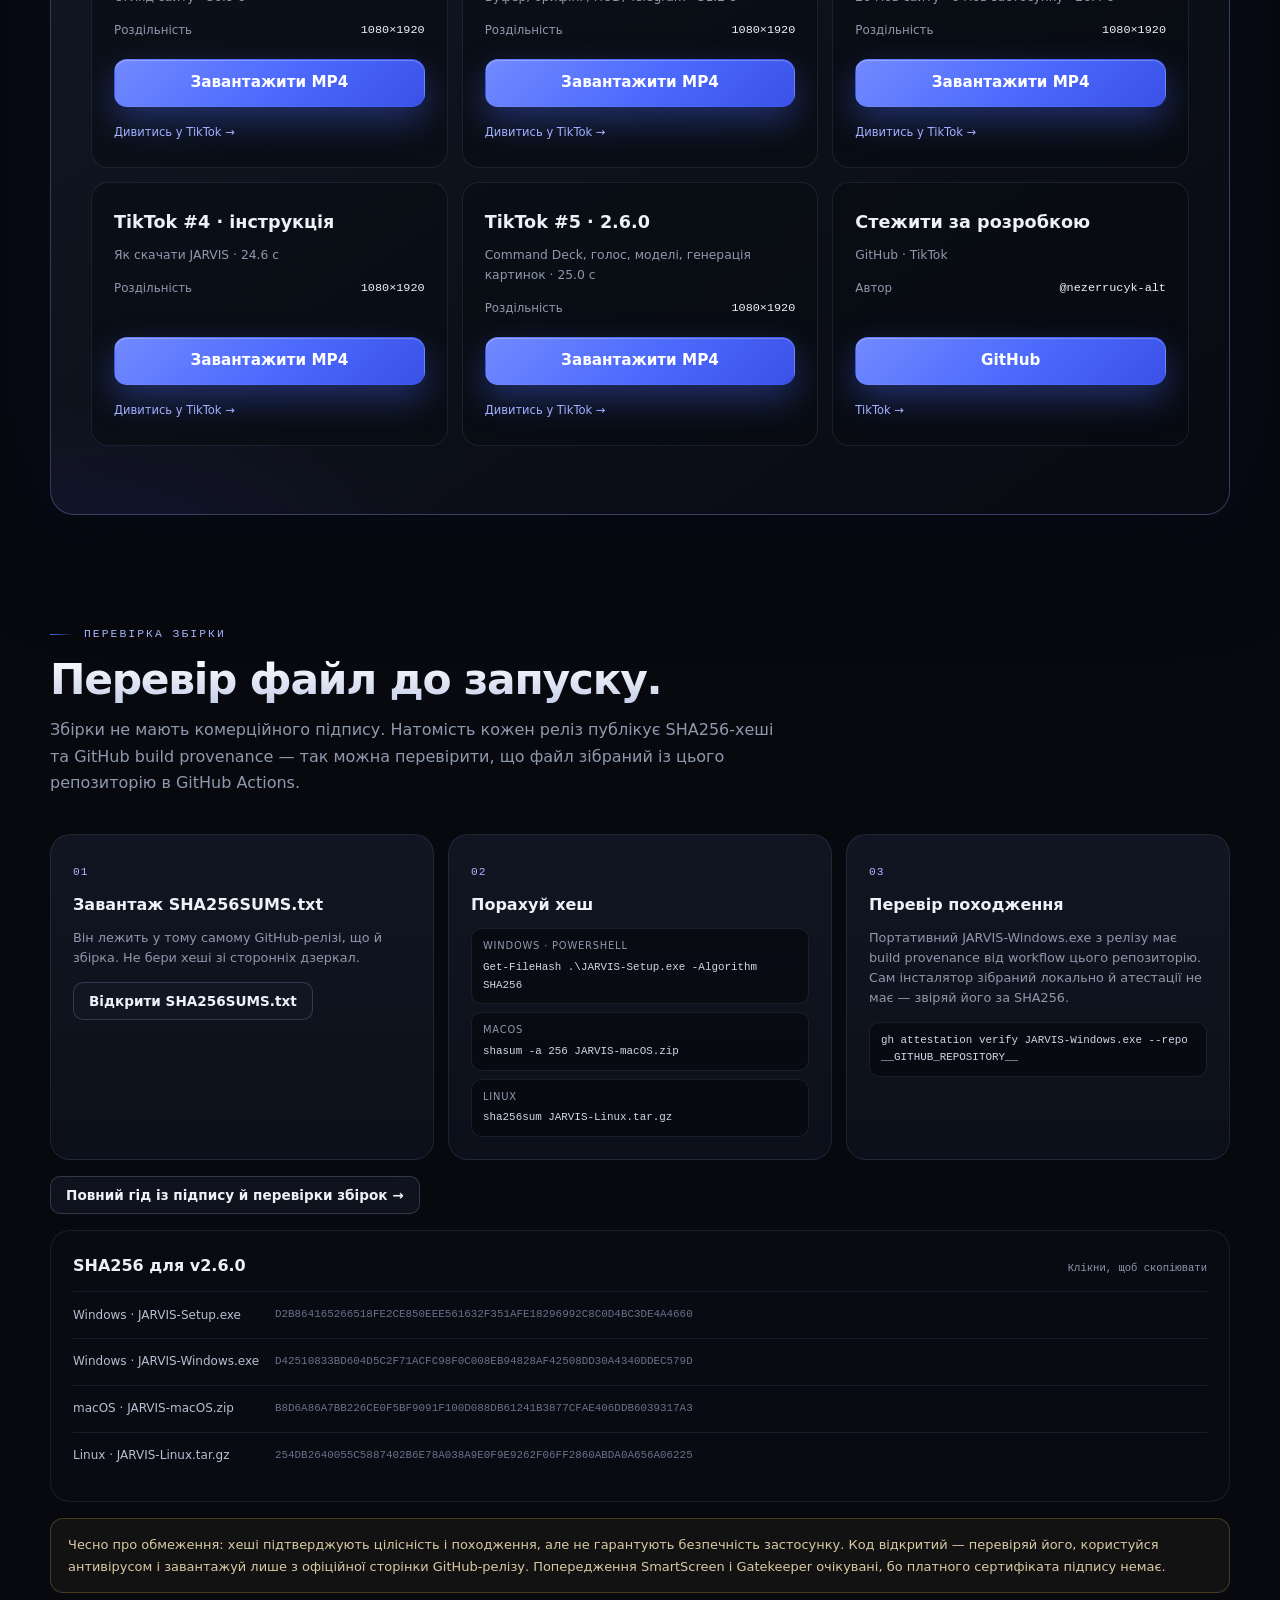
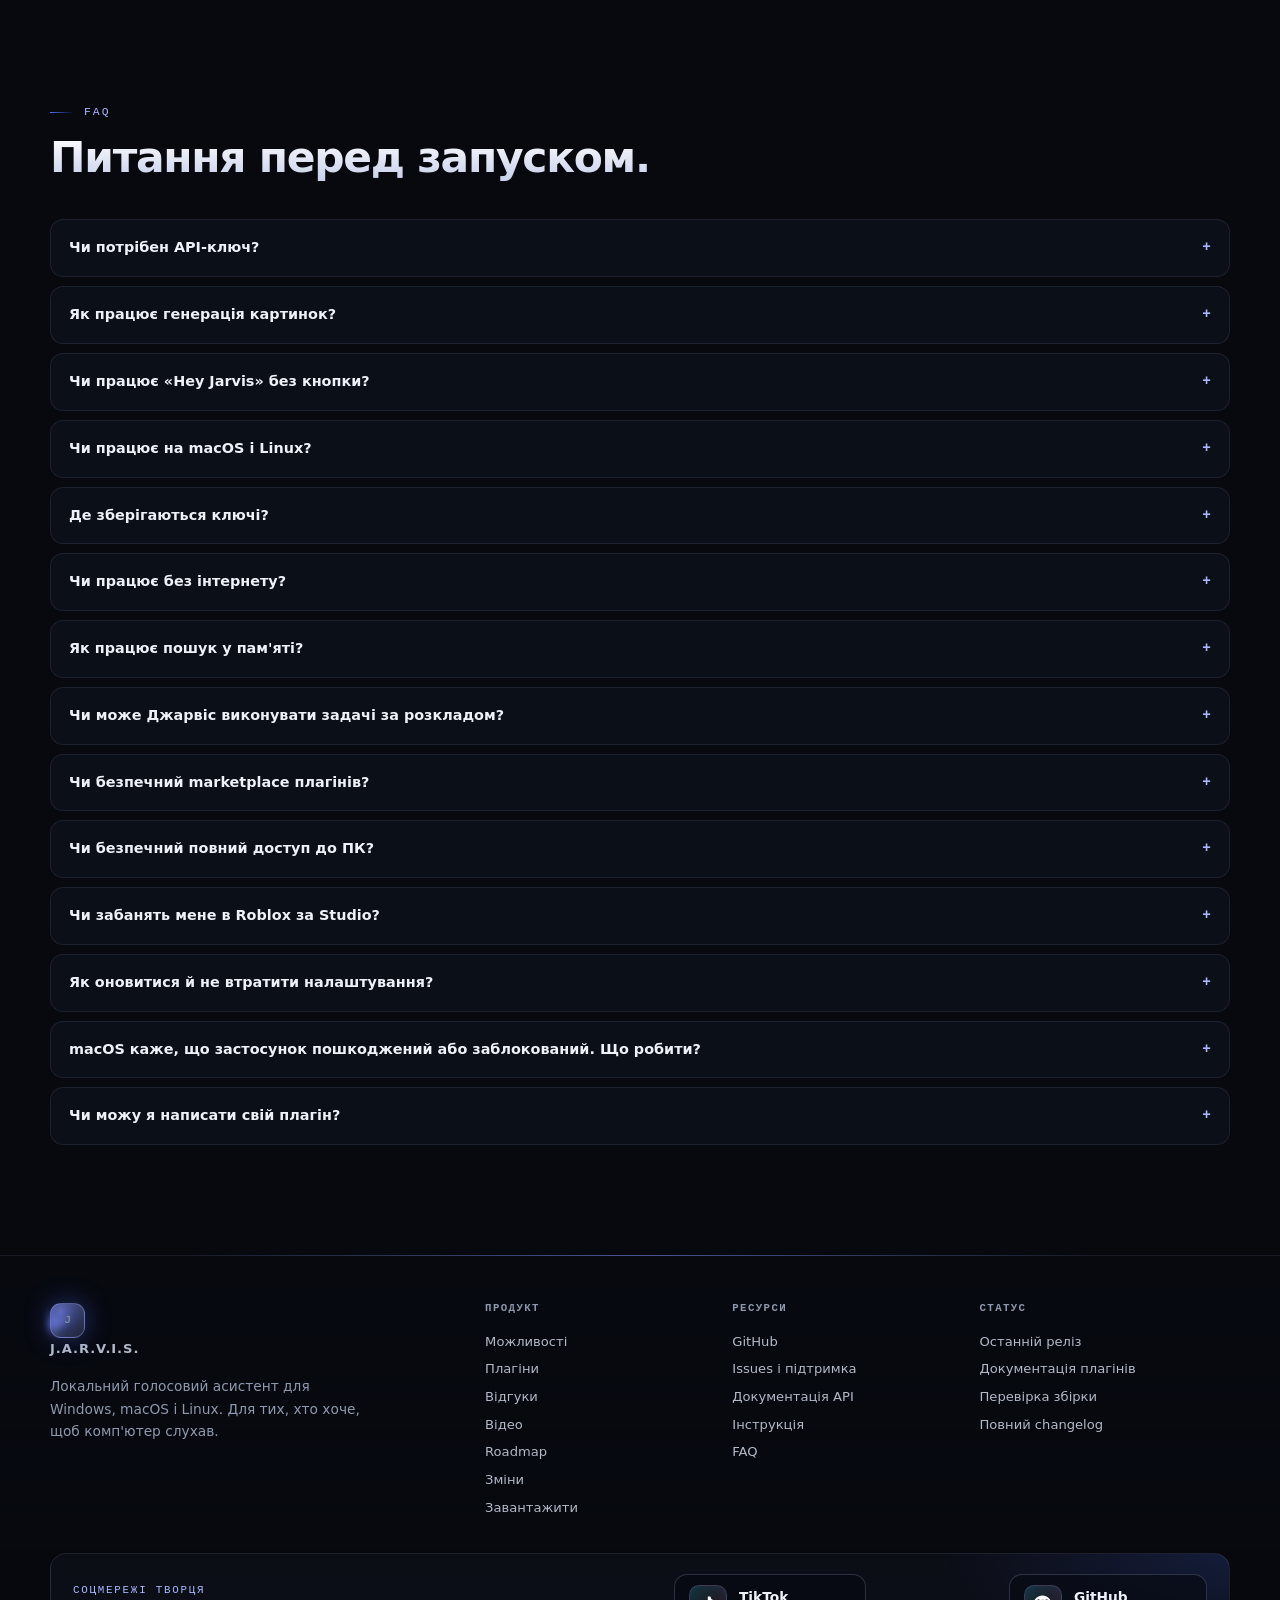
==== commit 55a4b63a: "site: publish 2.6.0 hashes and image-generation FAQ Update SHA256 buttons and verification rows to t" ====
--- a/website/index.html
+++ b/website/index.html
@@ -801,7 +801,7 @@
               <svg width="18" height="18" viewBox="0 0 24 24" fill="none" stroke="currentColor" stroke-width="2" stroke-linecap="round" stroke-linejoin="round" aria-hidden="true"><path d="M21 15v4a2 2 0 0 1-2 2H5a2 2 0 0 1-2-2v-4"/><polyline points="7 10 12 15 17 10"/><line x1="12" y1="15" x2="12" y2="3"/></svg>
               <span data-i18n="dlInstaller" data-en="Download installer">Завантажити інсталятор</span>
             </a>
-            <button class="sha js-sha" type="button" data-sha="90FAAD4E90DF4BDC73EEC5213846A44BE5B540429126DD03B1558031C424209F" title="Скопіювати SHA256">SHA256 90FAAD4E…24209F</button>
+            <button class="sha js-sha" type="button" data-sha="D2B864165266518FE2CE850EEE561632F351AFE18296992C8C0D4BC3DE4A4660" title="Скопіювати SHA256">SHA256 D2B86416…4A4660</button>
           </article>
 
           <article class="platform-card">
@@ -811,7 +811,7 @@
             <h3>macOS</h3>
             <span class="rec-badge" data-en="For your system">Для твоєї системи</span>
             <p class="platform-sub" data-en="macOS 11+ · Apple Silicon · .zip">macOS 11+ · Apple Silicon · .zip</p>
-            <div class="platform-meta"><span data-i18n="dlSize" data-en="Size">Розмір</span><strong>81.1 MB</strong></div>
+            <div class="platform-meta"><span data-i18n="dlSize" data-en="Size">Розмір</span><strong>81.2 MB</strong></div>
             <div class="platform-updated"><span class="pulse"></span> <span data-i18n="dlUpdatedShort" data-en="Updated">Оновлено</span> <time data-release-date datetime="2026-11-15">15.11.2026</time></div>
             <a class="btn btn-primary js-download" data-download="macos" href="https://github.com/nezerrucyk-alt/jarvis-ai-assistant/releases/download/v2.6.0/JARVIS-macOS.zip">
               <svg width="18" height="18" viewBox="0 0 24 24" fill="none" stroke="currentColor" stroke-width="2" stroke-linecap="round" stroke-linejoin="round" aria-hidden="true"><path d="M21 15v4a2 2 0 0 1-2 2H5a2 2 0 0 1-2-2v-4"/><polyline points="7 10 12 15 17 10"/><line x1="12" y1="15" x2="12" y2="3"/></svg>
@@ -820,7 +820,7 @@
             <a class="platform-alt js-download js-optional-download" data-download="macos-intel" href="https://github.com/nezerrucyk-alt/jarvis-ai-assistant/releases/latest/download/JARVIS-macOS-Intel.zip" hidden>
               <span data-en="Intel Mac build →">Збірка для Intel Mac →</span>
             </a>
-            <button class="sha js-sha" type="button" data-sha="9358B5DB2658BA7142872D1290C961A6C2EEA0D8FACAFC89A3A81FD55A5D587D" title="Скопіювати SHA256">SHA256 9358B5DB…5D587D</button>
+            <button class="sha js-sha" type="button" data-sha="B8D6A86A7BB226CE0F5BF9091F100D088DB61241B3877CFAE406DDB6039317A3" title="Скопіювати SHA256">SHA256 B8D6A86A…9317A3</button>
           </article>
 
           <article class="platform-card">
@@ -836,7 +836,7 @@
               <svg width="18" height="18" viewBox="0 0 24 24" fill="none" stroke="currentColor" stroke-width="2" stroke-linecap="round" stroke-linejoin="round" aria-hidden="true"><path d="M21 15v4a2 2 0 0 1-2 2H5a2 2 0 0 1-2-2v-4"/><polyline points="7 10 12 15 17 10"/><line x1="12" y1="15" x2="12" y2="3"/></svg>
               <span data-i18n="dlTar" data-en="Download .tar.gz">Завантажити .tar.gz</span>
             </a>
-            <button class="sha js-sha" type="button" data-sha="673873014DA97A1AF6C9E9E9F29BBF37AC8253F07EFE2B425A0D382DD8BBD4A5" title="Скопіювати SHA256">SHA256 67387301…BBD4A5</button>
+            <button class="sha js-sha" type="button" data-sha="254DB2640055C5887402B6E78A038A9E0F9E9262F06FF2860ABDA0A656A06225" title="Скопіювати SHA256">SHA256 254DB264…A06225</button>
           </article>
         </div>
 
@@ -983,24 +983,24 @@
 
       <div class="verify-hashes" data-reveal>
         <div class="verify-hashes-head">
-          <h3 data-en="SHA256 for v2.4.1">SHA256 для v2.4.1</h3>
+          <h3 data-en="SHA256 for v2.6.0">SHA256 для v2.6.0</h3>
           <span class="mono" data-en="Click to copy">Клікни, щоб скопіювати</span>
         </div>
         <div class="verify-hash-row">
           <span>Windows · JARVIS-Setup.exe</span>
-          <button class="sha js-sha" type="button" data-sha="90FAAD4E90DF4BDC73EEC5213846A44BE5B540429126DD03B1558031C424209F">90FAAD4E90DF4BDC73EEC5213846A44BE5B540429126DD03B1558031C424209F</button>
+          <button class="sha js-sha" type="button" data-sha="D2B864165266518FE2CE850EEE561632F351AFE18296992C8C0D4BC3DE4A4660">D2B864165266518FE2CE850EEE561632F351AFE18296992C8C0D4BC3DE4A4660</button>
         </div>
         <div class="verify-hash-row">
           <span>Windows · JARVIS-Windows.exe</span>
-          <button class="sha js-sha" type="button" data-sha="396CD707C017340D57E61215D164EB14365CBA65D4EDE15E4377CC55E40D6FC1">396CD707C017340D57E61215D164EB14365CBA65D4EDE15E4377CC55E40D6FC1</button>
+          <button class="sha js-sha" type="button" data-sha="D42510833BD604D5C2F71ACFC98F0C008EB94828AF42508DD30A4340DDEC579D">D42510833BD604D5C2F71ACFC98F0C008EB94828AF42508DD30A4340DDEC579D</button>
         </div>
         <div class="verify-hash-row">
           <span>macOS · JARVIS-macOS.zip</span>
-          <button class="sha js-sha" type="button" data-sha="9358B5DB2658BA7142872D1290C961A6C2EEA0D8FACAFC89A3A81FD55A5D587D">9358B5DB2658BA7142872D1290C961A6C2EEA0D8FACAFC89A3A81FD55A5D587D</button>
+          <button class="sha js-sha" type="button" data-sha="B8D6A86A7BB226CE0F5BF9091F100D088DB61241B3877CFAE406DDB6039317A3">B8D6A86A7BB226CE0F5BF9091F100D088DB61241B3877CFAE406DDB6039317A3</button>
         </div>
         <div class="verify-hash-row">
           <span>Linux · JARVIS-Linux.tar.gz</span>
-          <button class="sha js-sha" type="button" data-sha="673873014DA97A1AF6C9E9E9F29BBF37AC8253F07EFE2B425A0D382DD8BBD4A5">673873014DA97A1AF6C9E9E9F29BBF37AC8253F07EFE2B425A0D382DD8BBD4A5</button>
+          <button class="sha js-sha" type="button" data-sha="254DB2640055C5887402B6E78A038A9E0F9E9262F06FF2860ABDA0A656A06225">254DB2640055C5887402B6E78A038A9E0F9E9262F06FF2860ABDA0A656A06225</button>
         </div>
       </div>
 
@@ -1018,6 +1018,10 @@
         <details>
           <summary data-en="Do I need an API key?">Чи потрібен API-ключ?</summary>
           <p data-en="Yes, at least one. Gemini, Groq, OpenRouter and xKiro have free tiers. Add several keys and Jarvis will switch automatically when one fails.">Так, хоча б один. У Gemini, Groq, OpenRouter і xKiro є безкоштовні тарифи. Додай кілька ключів — і Джарвіс перемикатиметься автоматично, якщо один не працює.</p>
+        </details>
+        <details>
+          <summary data-en="How does image generation work?">Як працює генерація картинок?</summary>
+          <p data-en="Jarvis 2.6.0 can draw from chat through OpenAI Images (gpt-image-1). It needs an OpenAI API key; images are saved to %APPDATA%\Jarvis\images and shown in the conversation. Each request is billed by OpenAI.">Jarvis 2.6.0 малює з чату через OpenAI Images (gpt-image-1). Потрібен OpenAI API-ключ; картинки зберігаються в %APPDATA%\Jarvis\images і показуються в розмові. Кожен запит тарифікується OpenAI.</p>
         </details>
         <details>
           <summary data-en="Does «Hey Jarvis» work without a button?">Чи працює «Hey Jarvis» без кнопки?</summary>
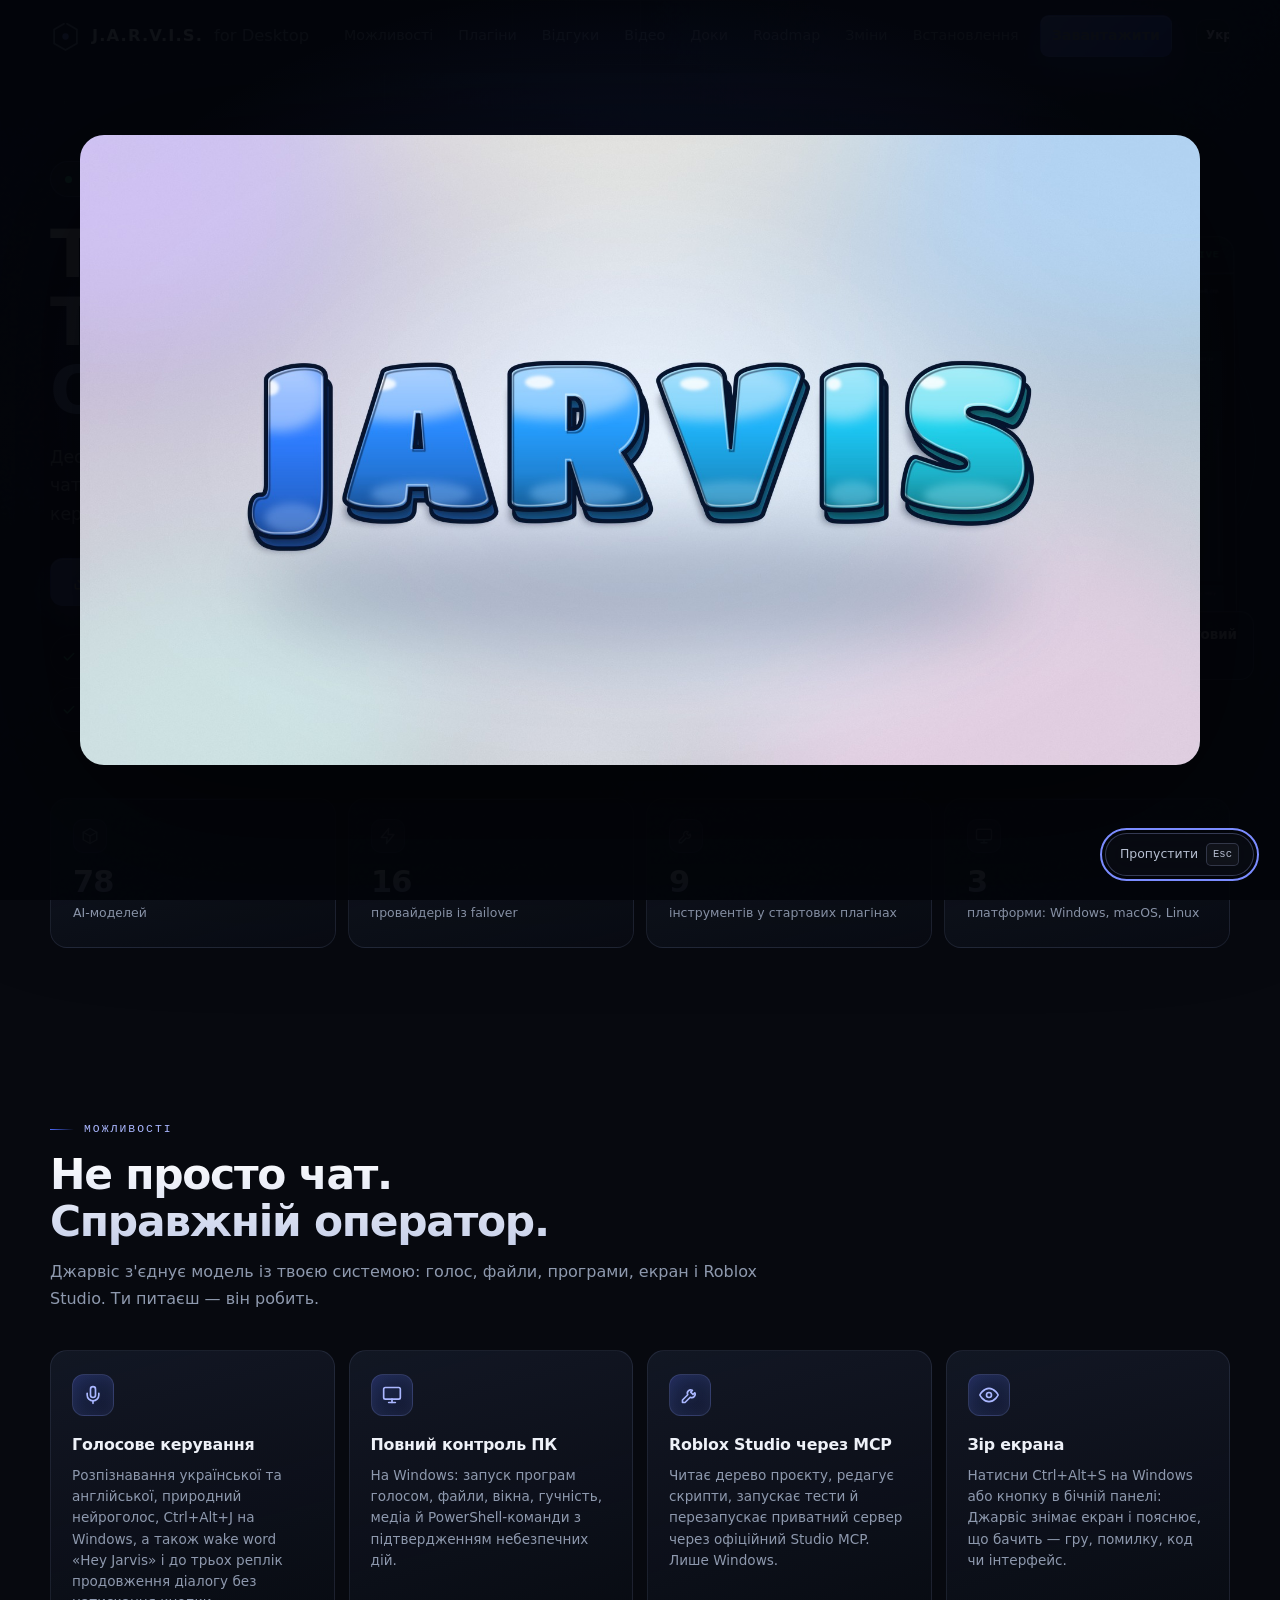
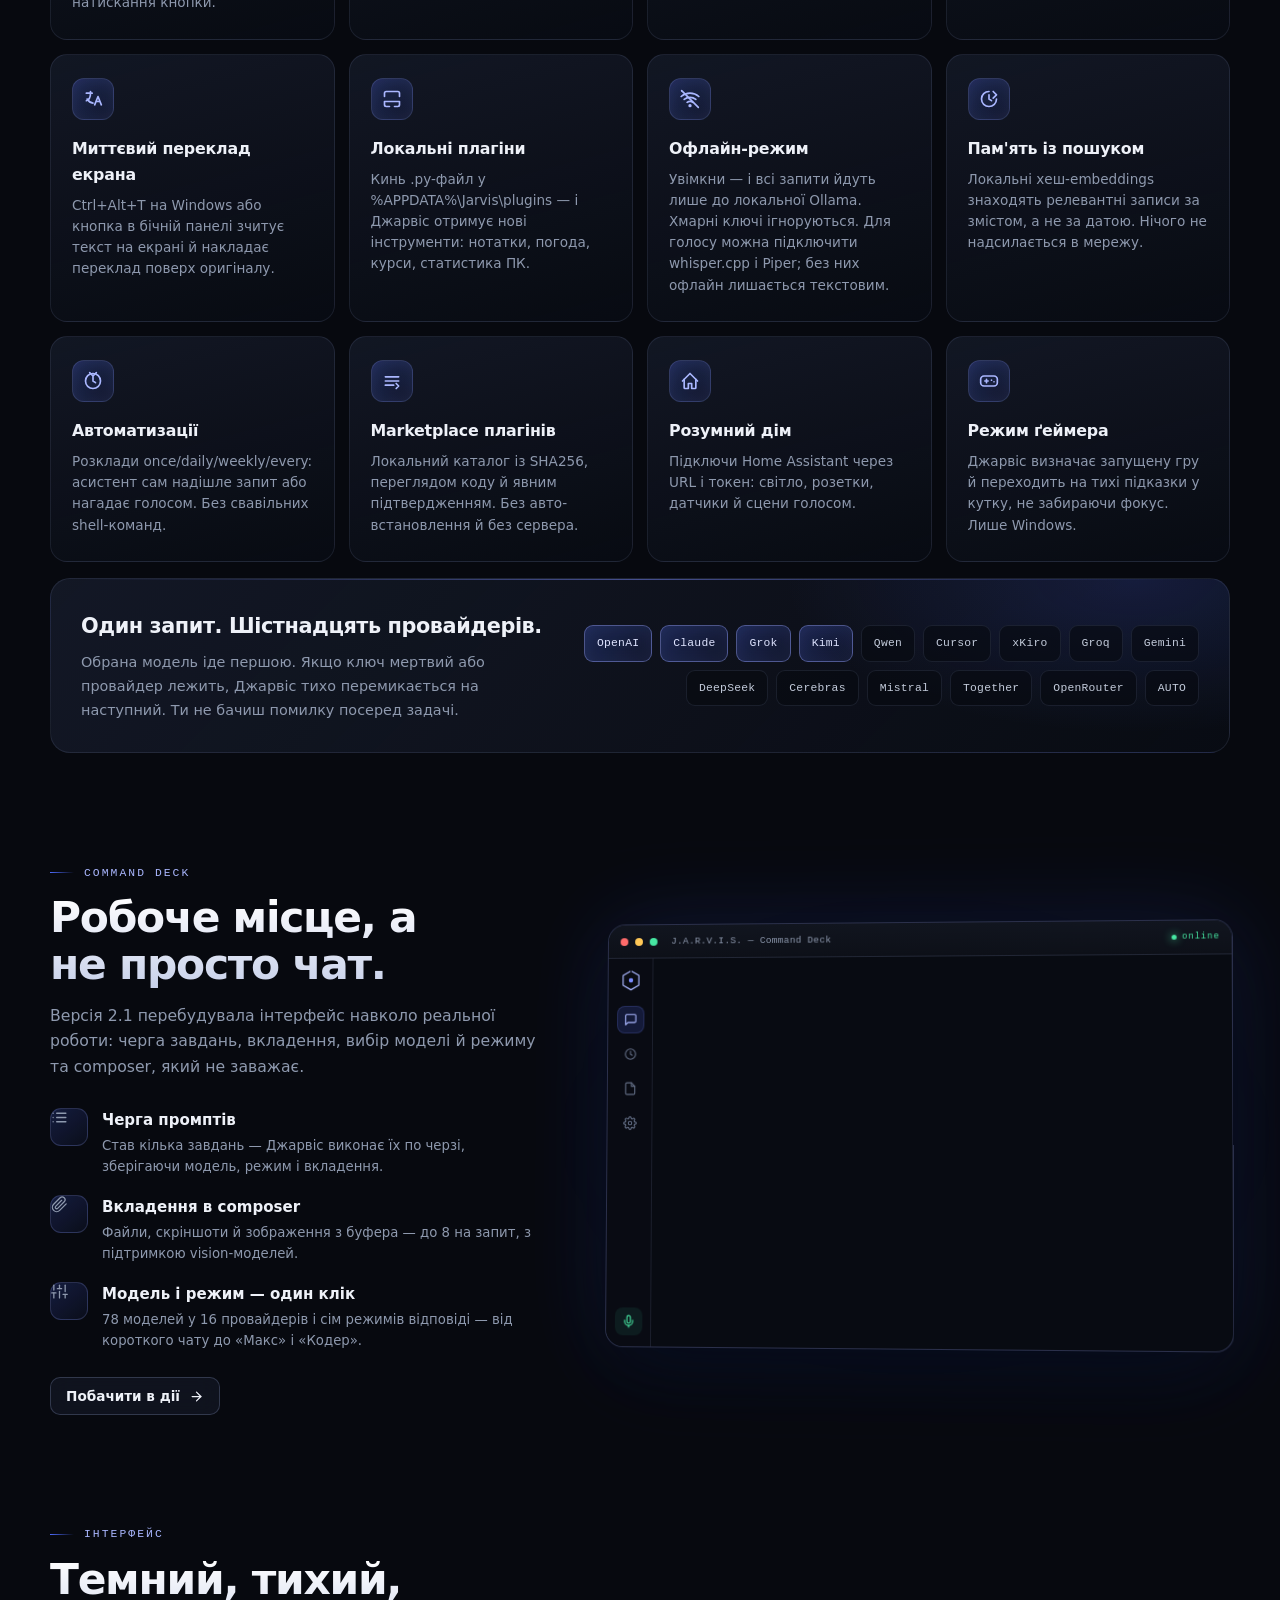
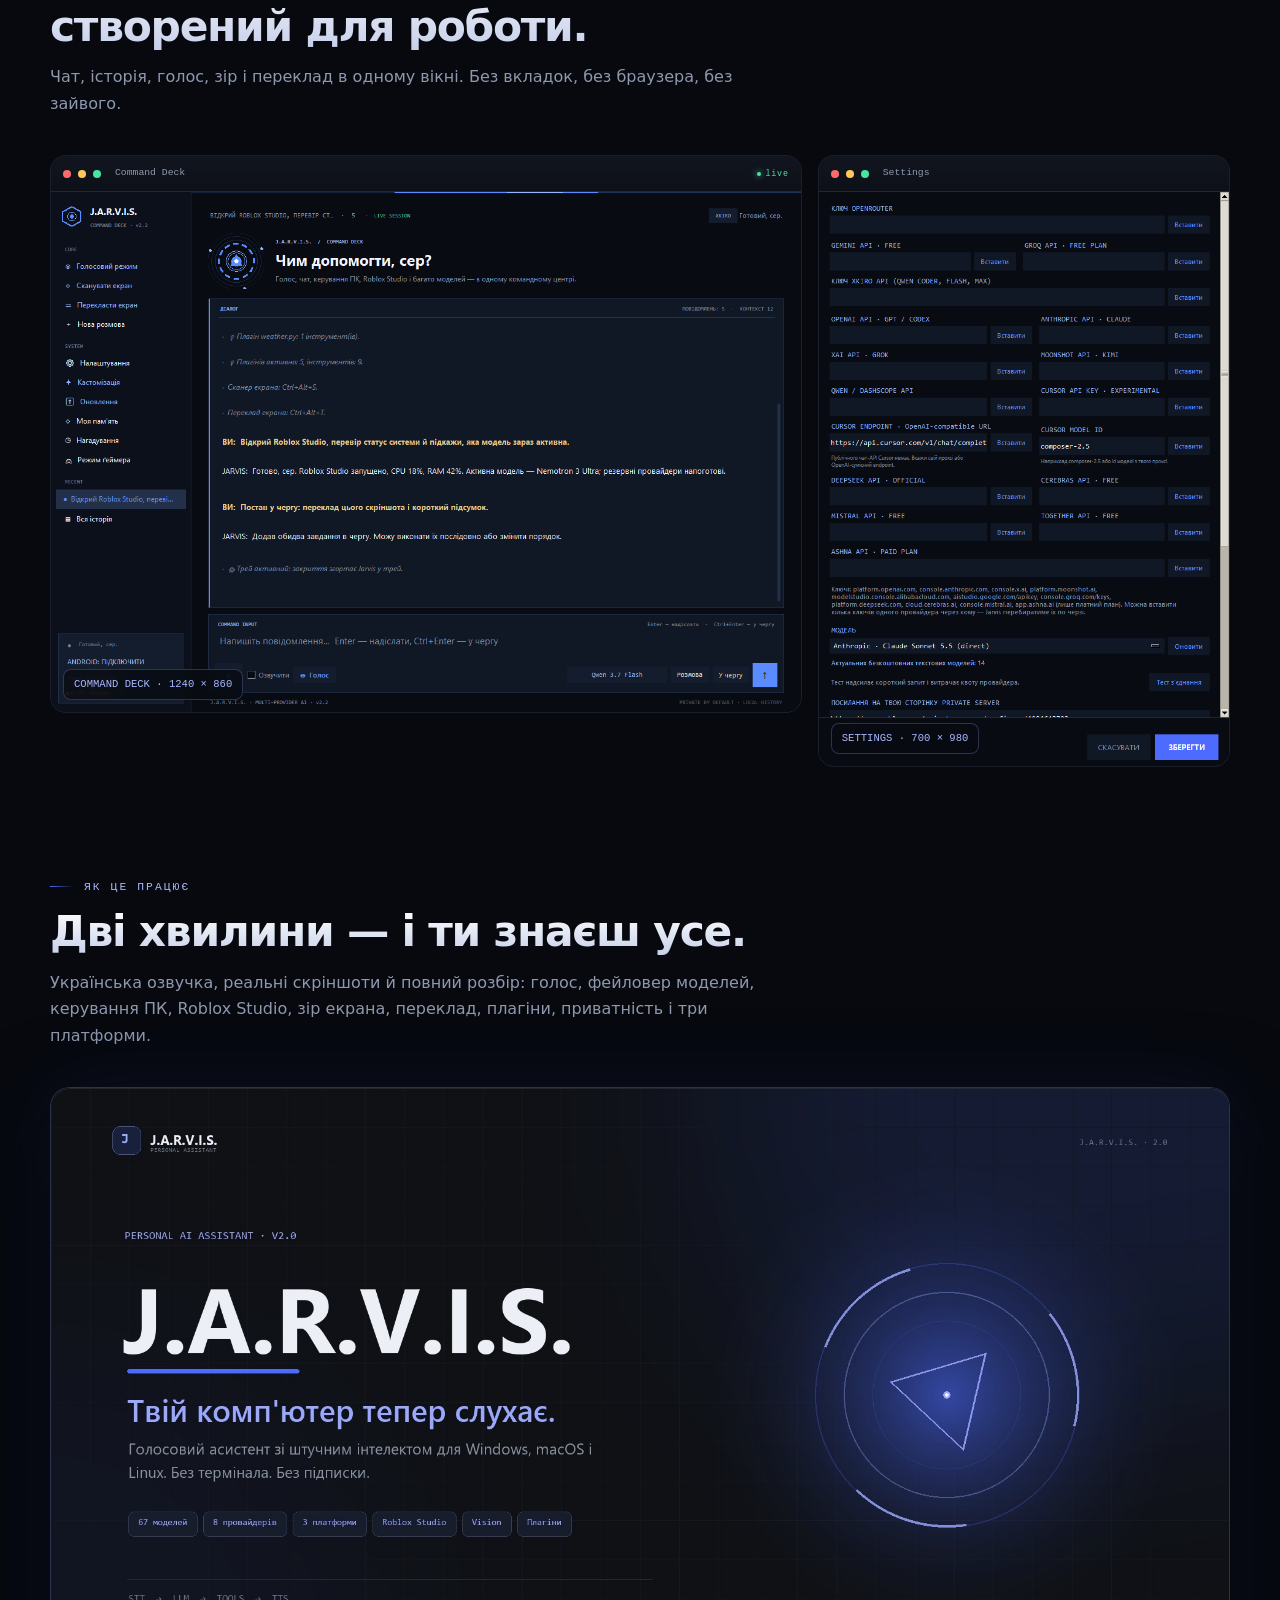
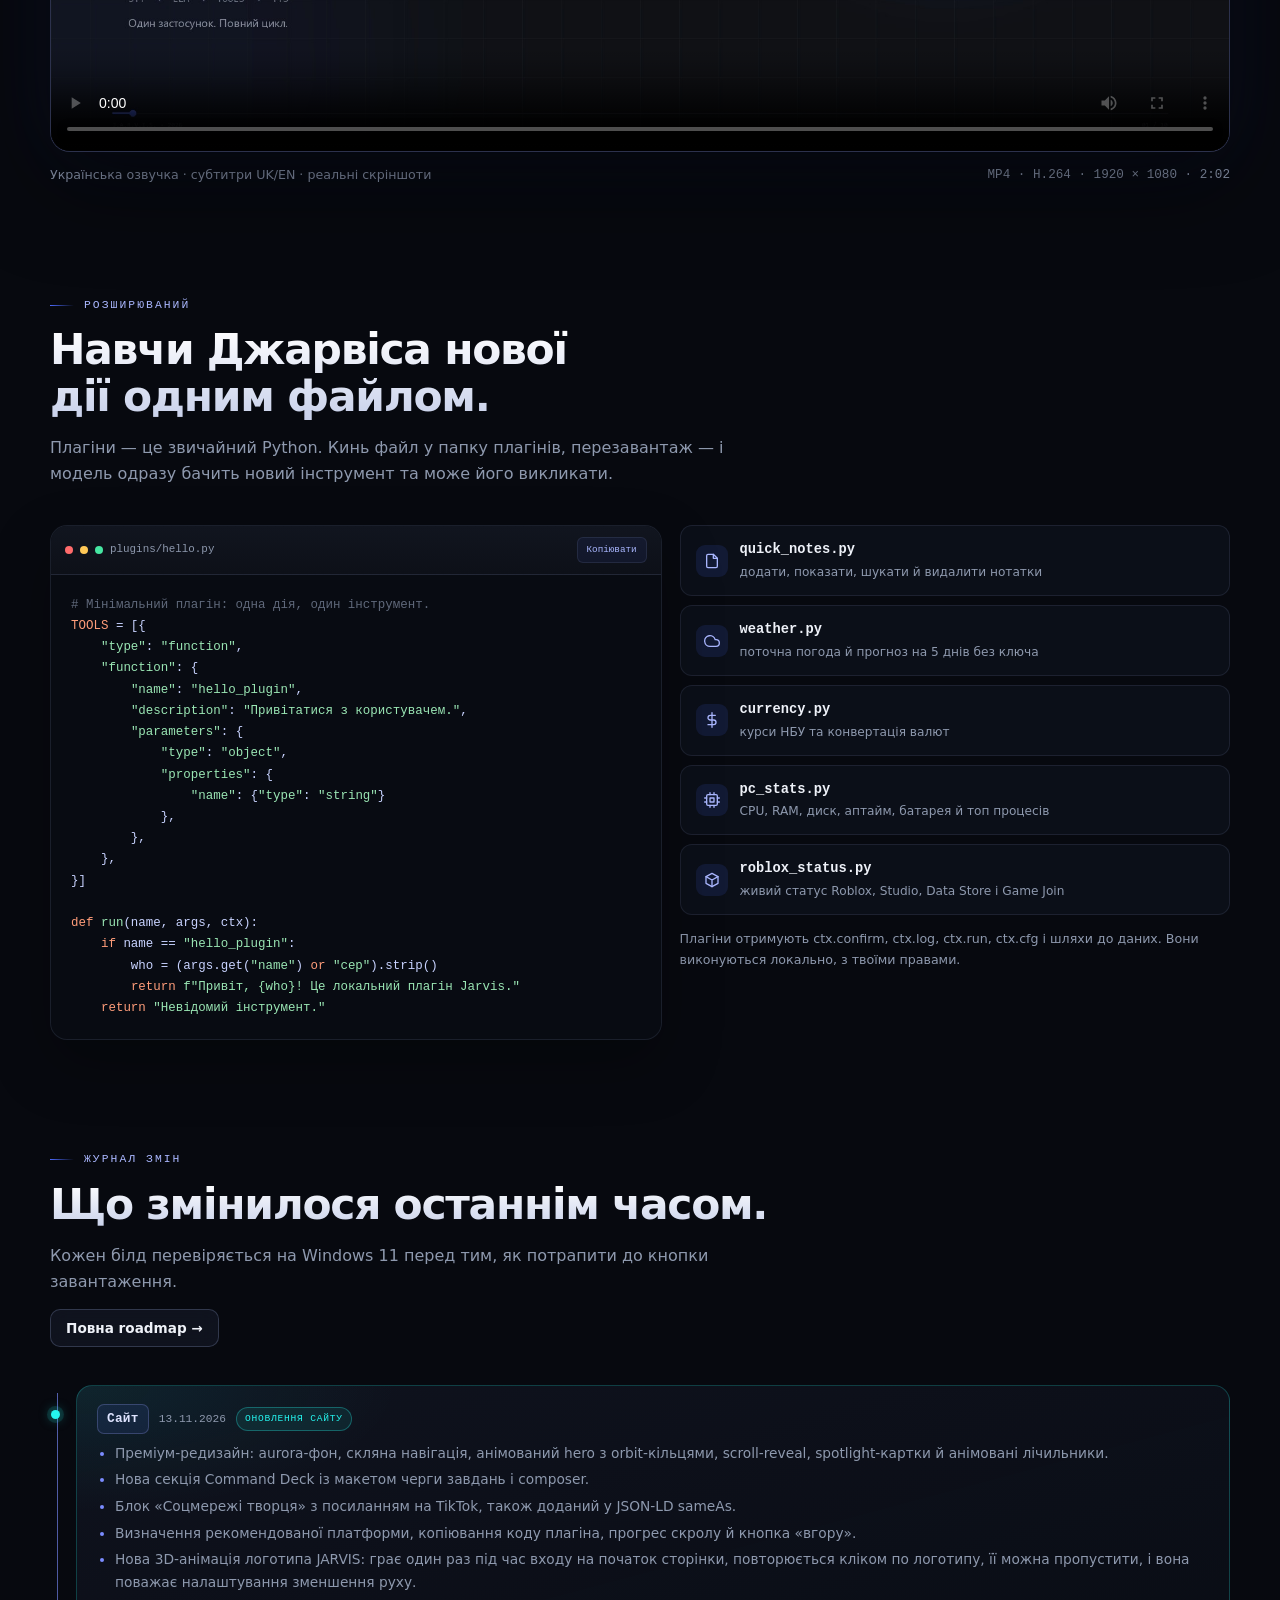
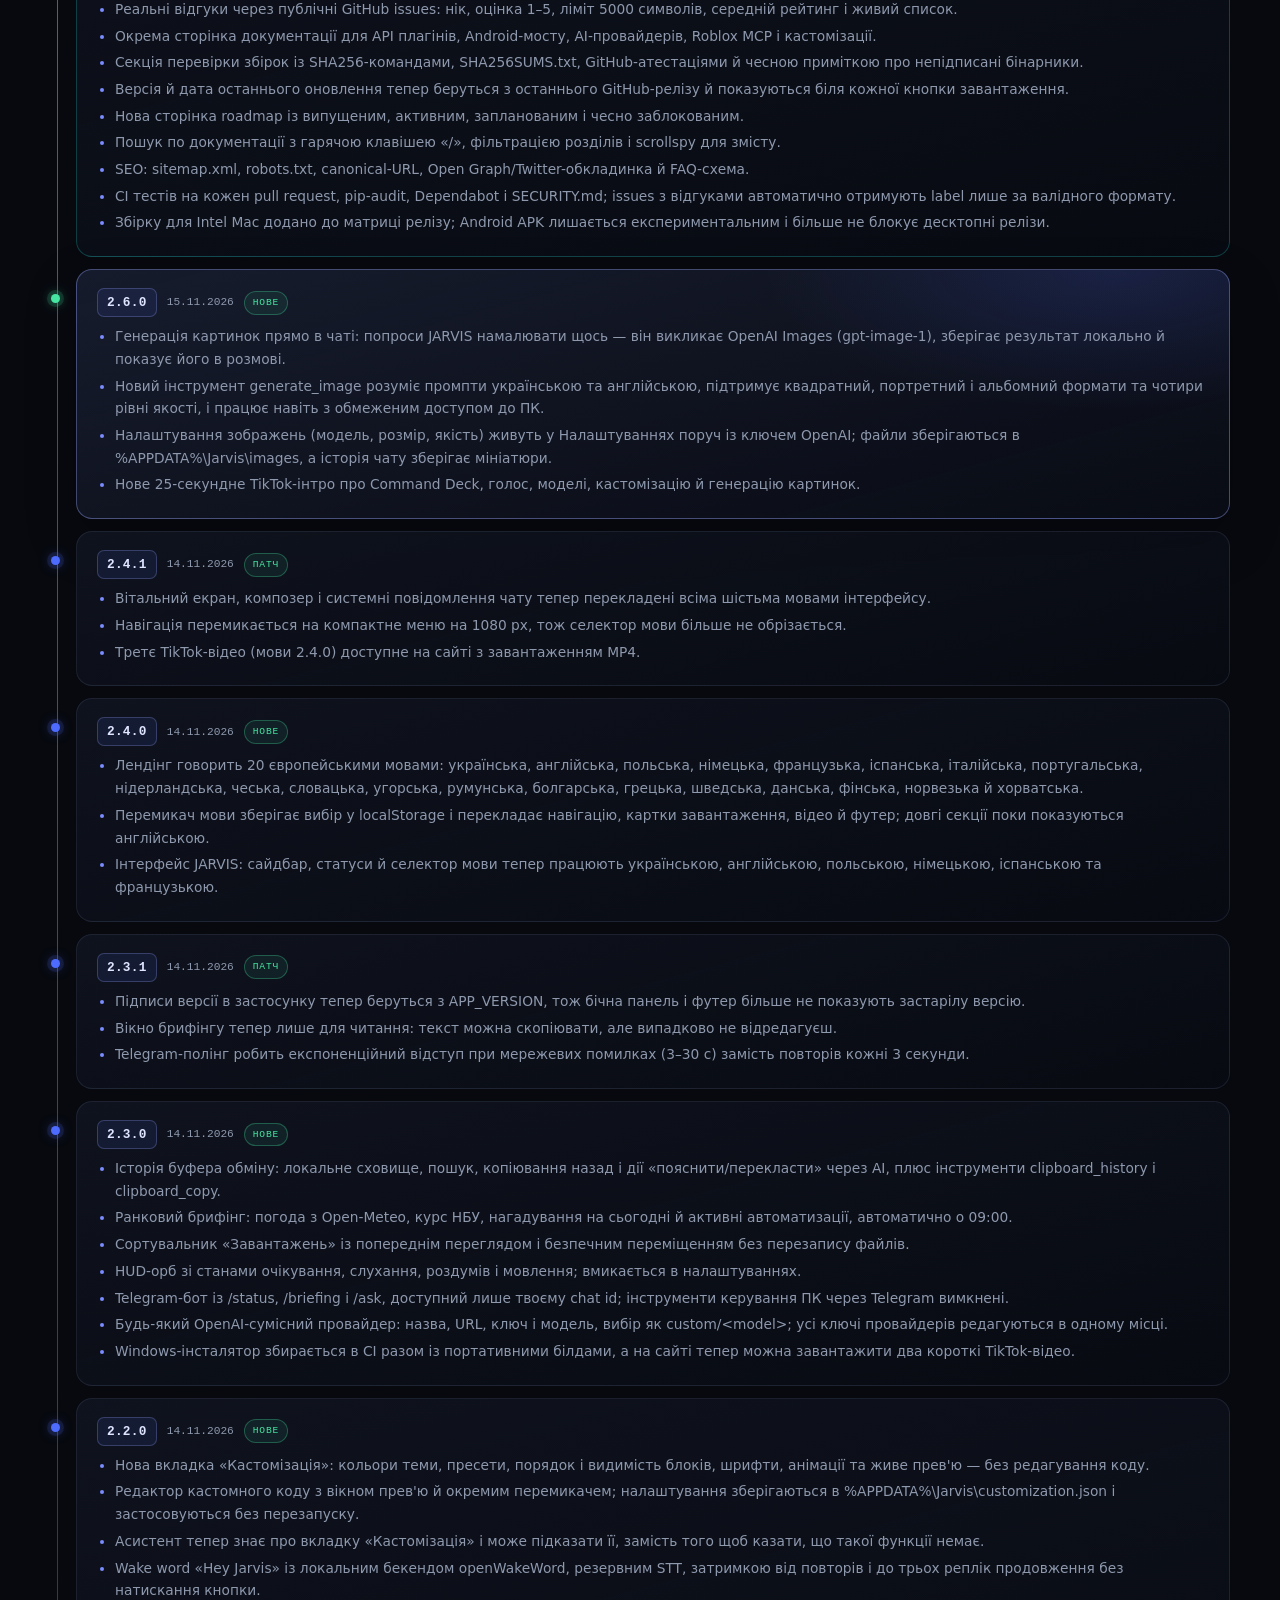
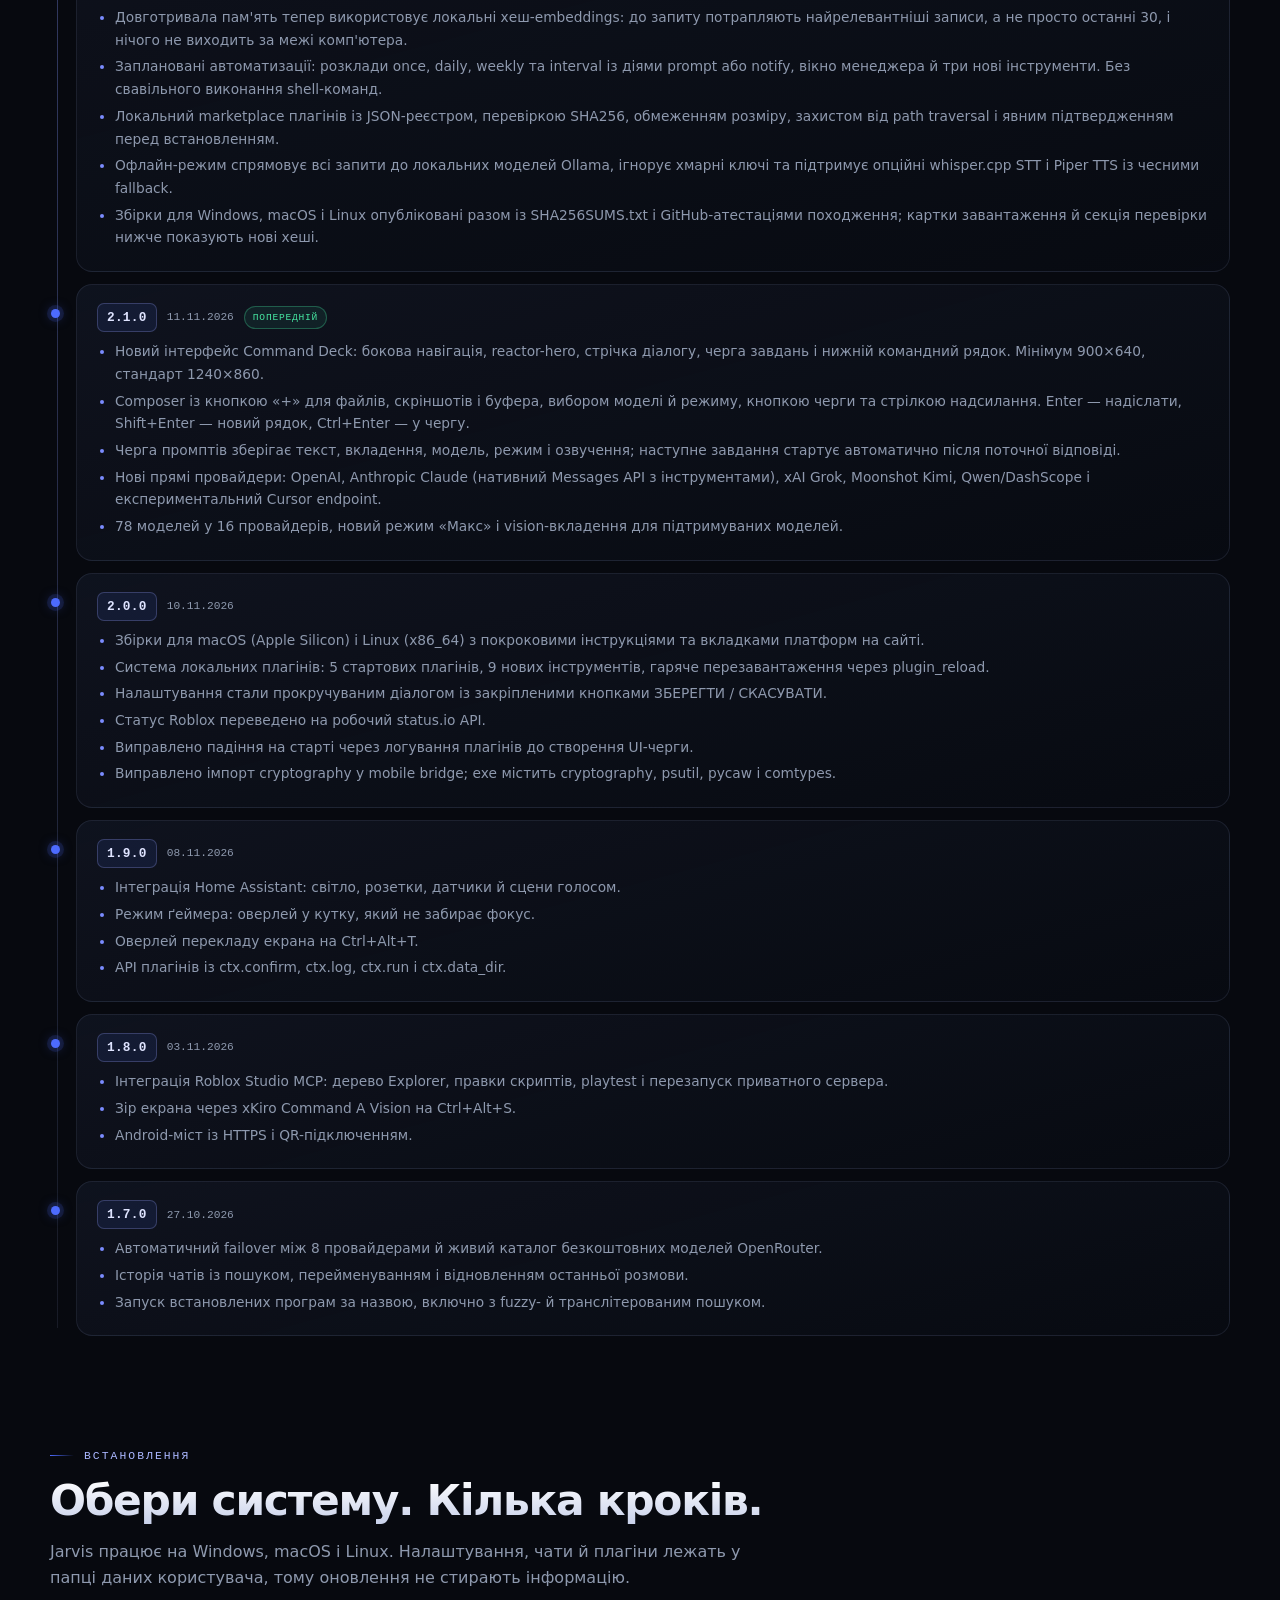
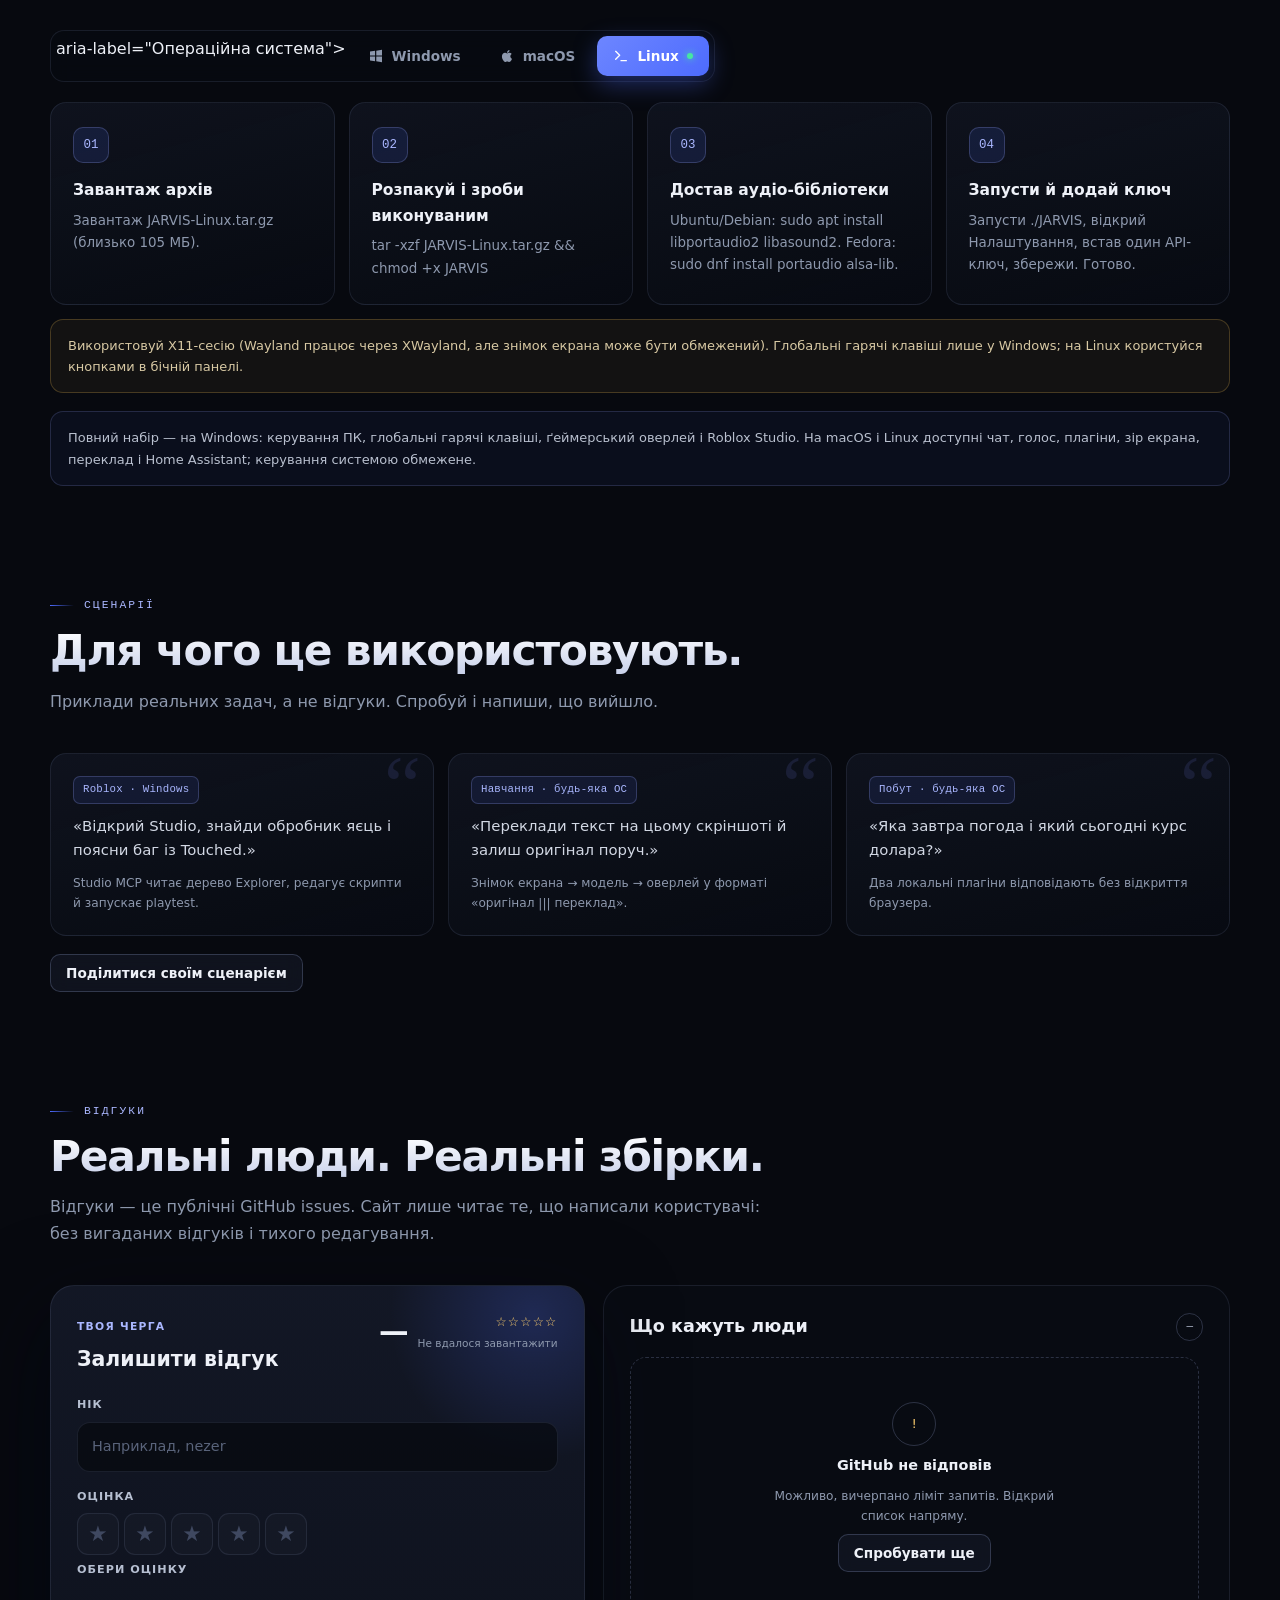
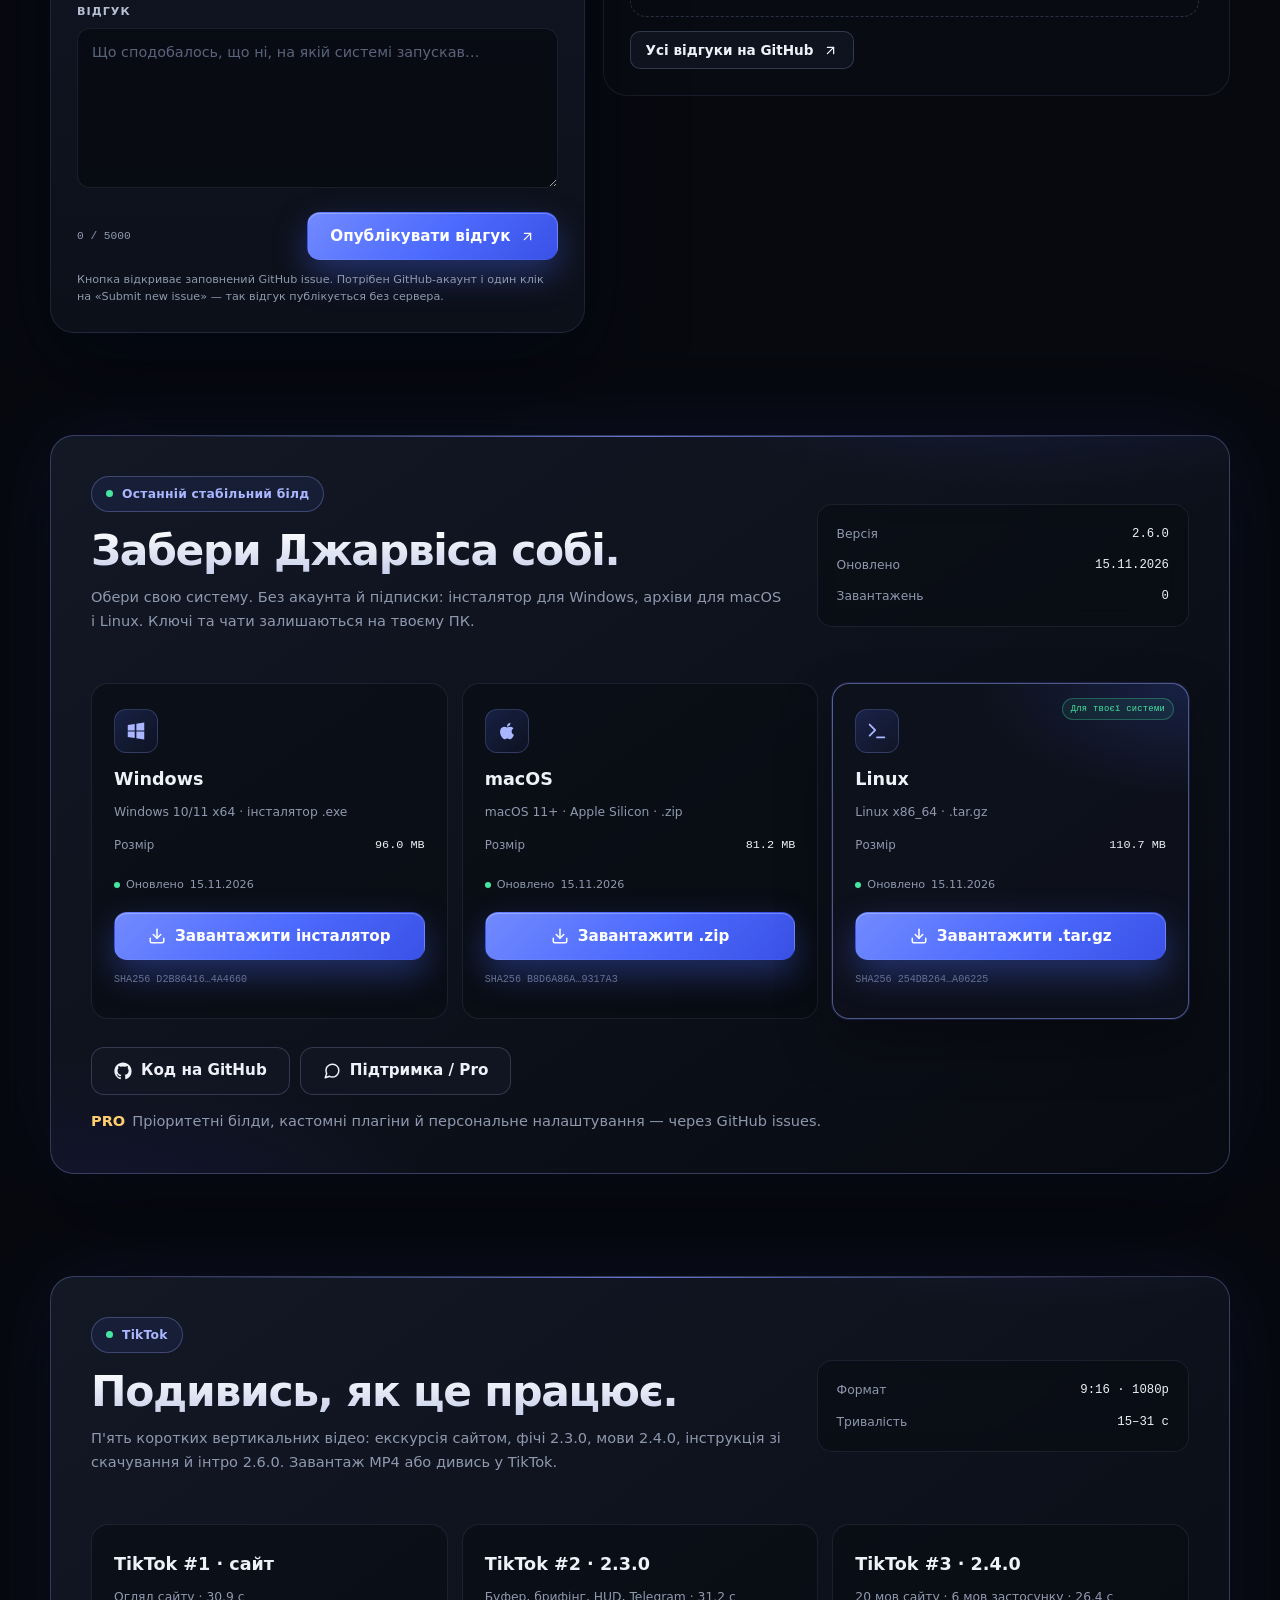
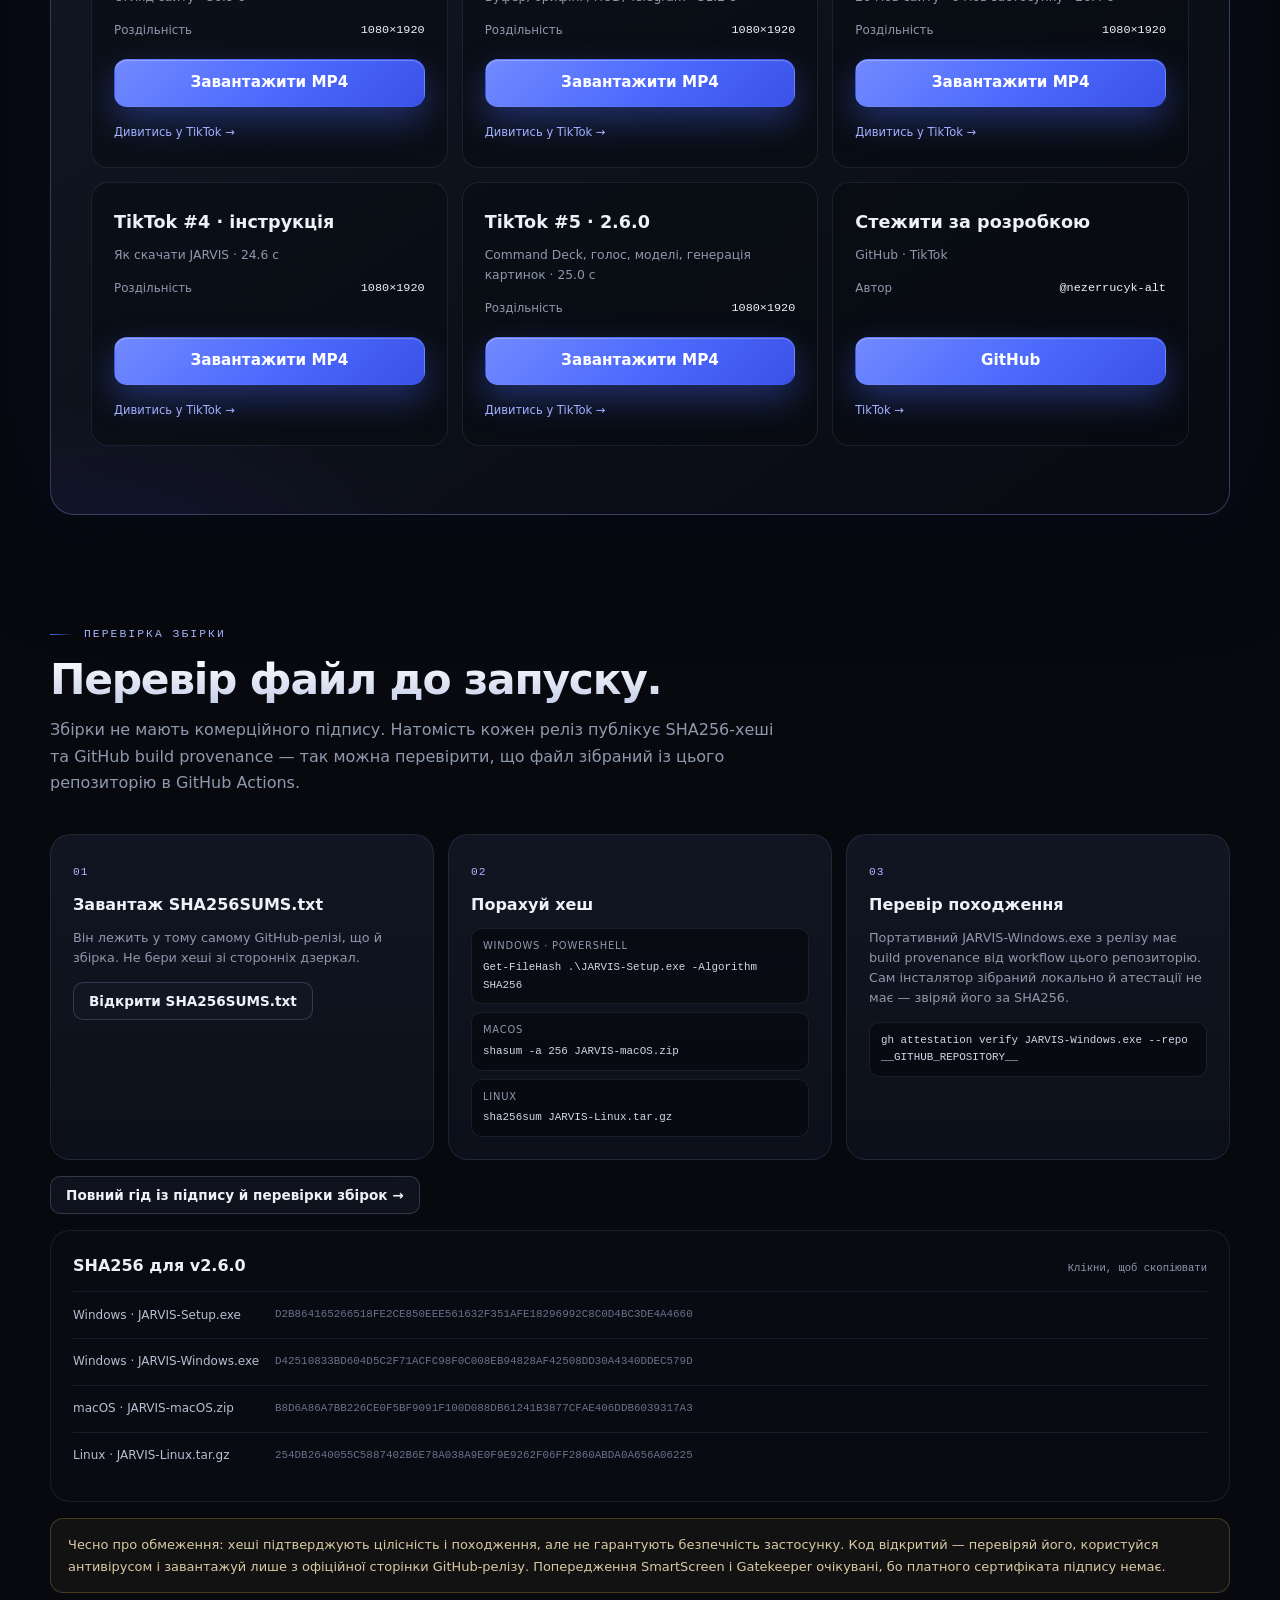
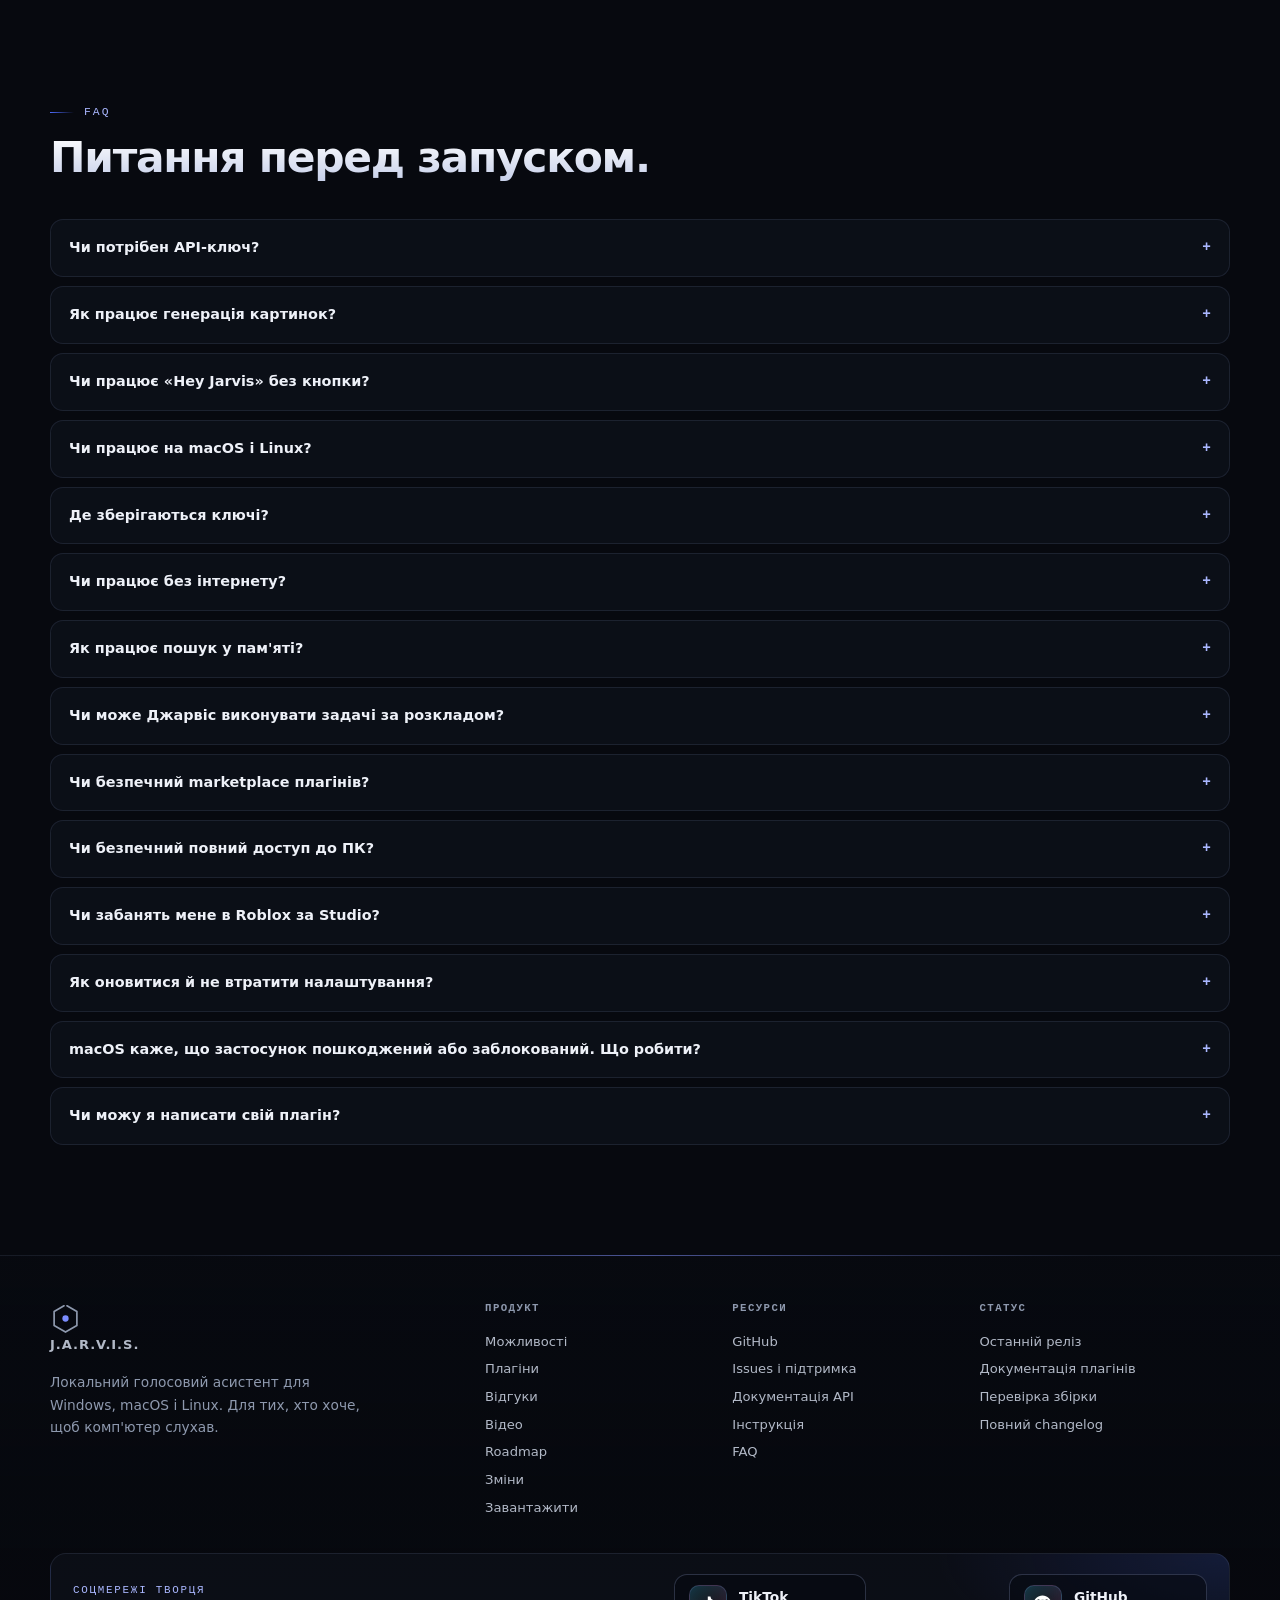
==== commit 3f04a05b: "site: replace the letter tile with an independent hex/core brand mark Add assets/brand (open-top hex" ====
--- a/website/index.html
+++ b/website/index.html
@@ -48,7 +48,7 @@
 <header class="nav">
   <div class="wrap nav-inner">
     <a class="brand js-brand" href="#top" aria-label="J.A.R.V.I.S. — на початок">
-      <span class="brand-mark">J</span>
+      <span class="brand-mark" aria-hidden="true"><svg viewBox="0 0 128 128" fill="none"><path d="M57.9 11.5 17 35v58l47 27 47-27V35L70.1 11.5" stroke="currentColor" stroke-width="7" stroke-linecap="round" stroke-linejoin="round"/><circle cx="64" cy="64" r="13" fill="currentColor"/></svg></span>
       J.A.R.V.I.S. <span>for Desktop</span>
     </a>
     <nav class="nav-links" id="navLinks" aria-label="Головна навігація">
@@ -274,7 +274,7 @@
             </div>
             <div class="deck-window">
               <aside class="deck-rail">
-                <span class="rail-logo">J</span>
+                <span class="rail-logo" aria-hidden="true"><svg viewBox="0 0 128 128" fill="none"><path d="M57.9 11.5 17 35v58l47 27 47-27V35L70.1 11.5" stroke="currentColor" stroke-width="7" stroke-linecap="round" stroke-linejoin="round"/><circle cx="64" cy="64" r="13" fill="currentColor"/></svg></span>
                 <span class="rail-item active"><svg width="14" height="14" viewBox="0 0 24 24" fill="none" stroke="currentColor" stroke-width="1.9" stroke-linecap="round" stroke-linejoin="round"><path d="M21 15a2 2 0 0 1-2 2H7l-4 4V5a2 2 0 0 1 2-2h14a2 2 0 0 1 2 2z"/></svg></span>
                 <span class="rail-item"><svg width="14" height="14" viewBox="0 0 24 24" fill="none" stroke="currentColor" stroke-width="1.9" stroke-linecap="round" stroke-linejoin="round"><circle cx="12" cy="12" r="9"/><polyline points="12 7 12 12 15 14"/></svg></span>
                 <span class="rail-item"><svg width="14" height="14" viewBox="0 0 24 24" fill="none" stroke="currentColor" stroke-width="1.9" stroke-linecap="round" stroke-linejoin="round"><path d="M14 2H6a2 2 0 0 0-2 2v16a2 2 0 0 0 2 2h12a2 2 0 0 0 2-2V8z"/><polyline points="14 2 14 8 20 8"/></svg></span>
@@ -1081,7 +1081,7 @@
   <div class="wrap">
     <div class="footer-grid">
       <div>
-        <a class="brand js-brand" href="#top"><span class="brand-mark">J</span> J.A.R.V.I.S.</a>
+        <a class="brand js-brand" href="#top"><span class="brand-mark" aria-hidden="true"><svg viewBox="0 0 128 128" fill="none"><path d="M57.9 11.5 17 35v58l47 27 47-27V35L70.1 11.5" stroke="currentColor" stroke-width="7" stroke-linecap="round" stroke-linejoin="round"/><circle cx="64" cy="64" r="13" fill="currentColor"/></svg></span> J.A.R.V.I.S.</a>
         <p class="small muted" style="margin:12px 0 0;max-width:320px" data-en="A local-first voice assistant for Windows, macOS and Linux. Built for people who want their computer to listen.">Локальний голосовий асистент для Windows, macOS і Linux. Для тих, хто хоче, щоб комп'ютер слухав.</p>
       </div>
       <div>
--- a/website/assets/styles.css
+++ b/website/assets/styles.css
@@ -188,32 +188,15 @@
 }
 
 .brand-mark {
-  position: relative;
-  z-index: 0;
   display: grid;
   place-items: center;
-  width: 35px;
-  height: 35px;
-  border: 1px solid rgba(155, 168, 255, 0.46);
-  border-radius: 11px;
-  background: radial-gradient(circle at 30% 24%, rgba(123, 140, 255, 0.72), rgba(10, 13, 21, 0.95));
-  box-shadow: 0 0 26px rgba(77, 107, 254, 0.4), inset 0 0 12px rgba(170, 183, 255, 0.2);
-  color: #fff;
-  font-family: var(--mono);
-  font-size: 0.74rem;
-}
-
-.brand-mark::after {
-  content: "";
-  position: absolute;
-  inset: -3px;
-  z-index: -1;
-  border-radius: 14px;
-  background: conic-gradient(from 0deg, transparent 0 58%, rgba(123, 140, 255, 0.85) 72%, transparent 86%);
-  filter: blur(3px);
-  opacity: 0.75;
-  animation: spin 9s linear infinite;
-}
+  width: 31px;
+  height: 31px;
+  color: var(--blue-3);
+}
+
+.brand-mark svg { display: block; width: 100%; height: 100%; }
+.brand-mark circle { fill: var(--blue-2); }
 
 @keyframes spin { to { transform: rotate(360deg); } }
 
@@ -999,17 +982,14 @@
 .rail-logo {
   display: grid;
   place-items: center;
-  width: 26px;
-  height: 26px;
+  width: 22px;
+  height: 22px;
   margin-bottom: 8px;
-  border: 1px solid rgba(155, 168, 255, 0.35);
-  border-radius: 8px;
-  background: radial-gradient(circle at 30% 25%, rgba(123, 140, 255, 0.6), rgba(10, 13, 21, 0.9));
-  color: #fff;
-  font-family: var(--mono);
-  font-size: 0.58rem;
-  box-shadow: 0 0 16px rgba(77, 107, 254, 0.35);
-}
+  color: var(--blue-3);
+}
+
+.rail-logo svg { display: block; width: 100%; height: 100%; }
+.rail-logo circle { fill: var(--blue-2); }
 
 .rail-item {
   display: grid;
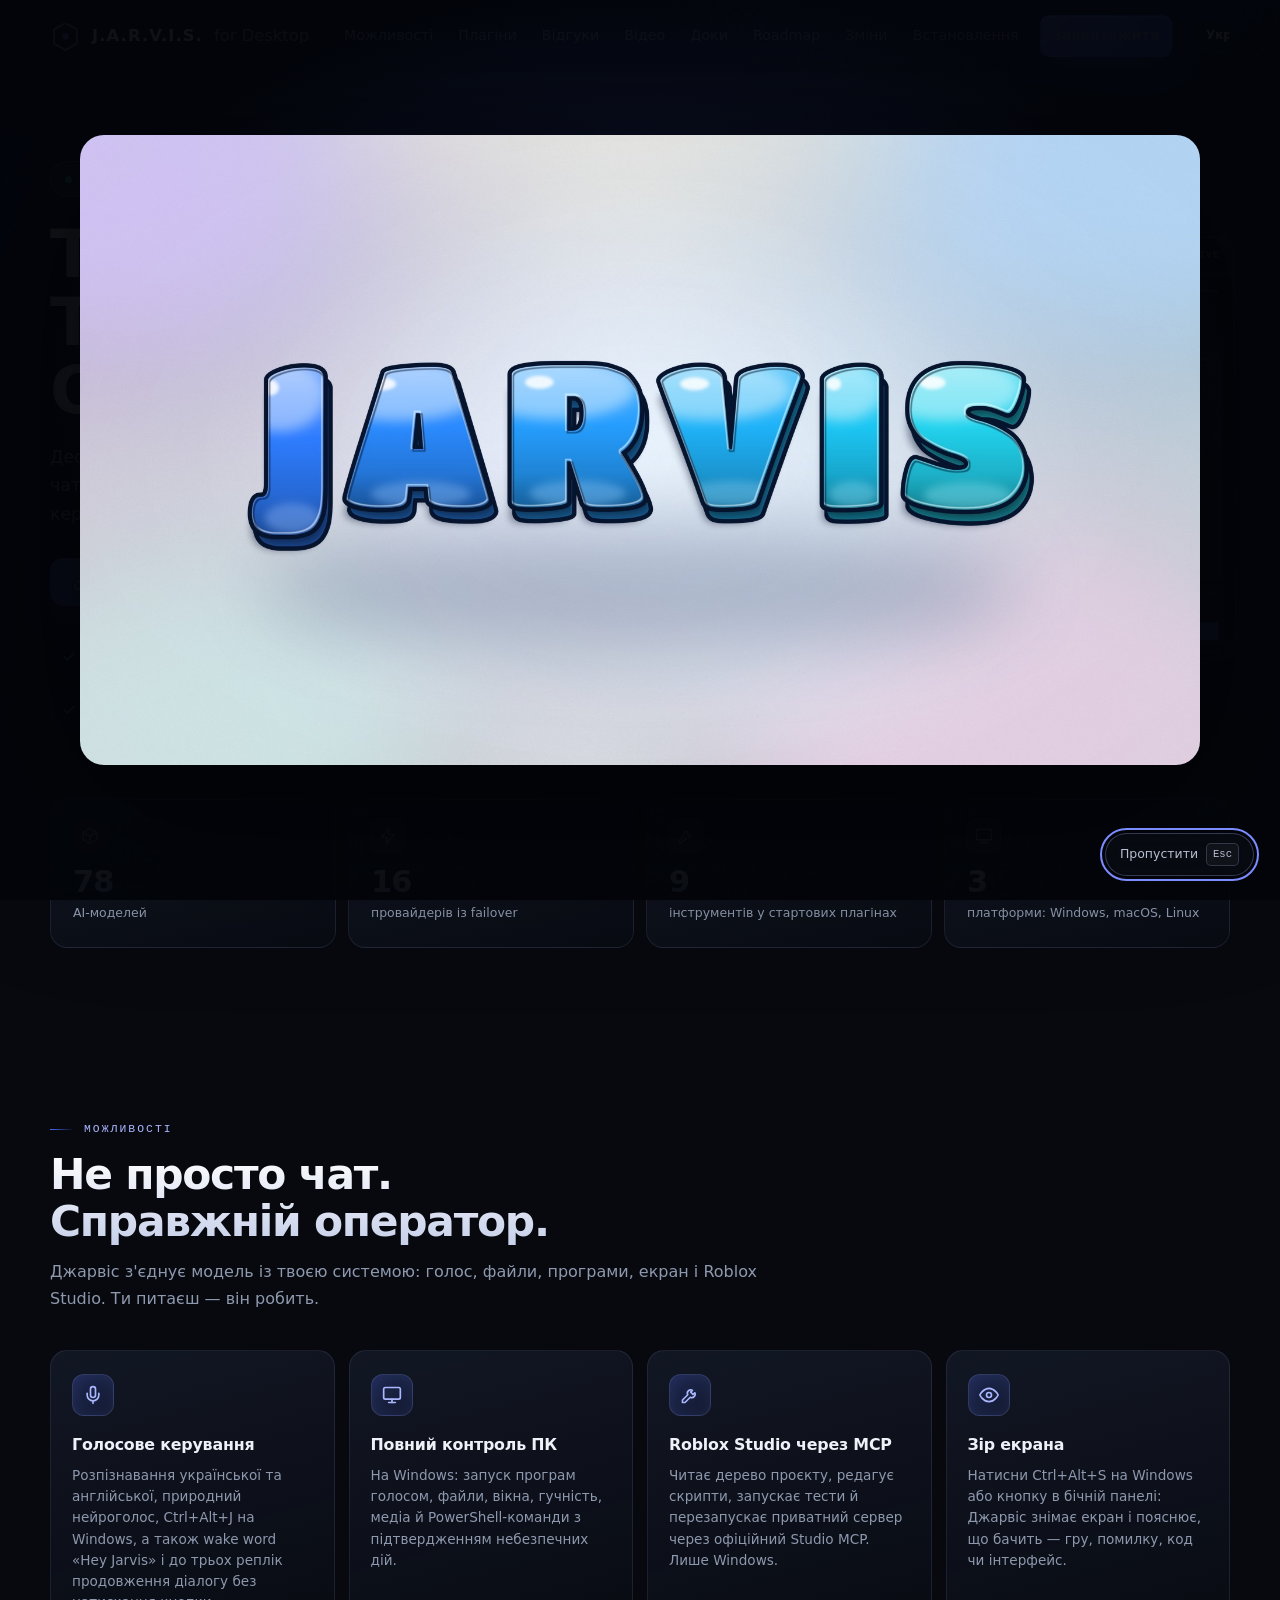
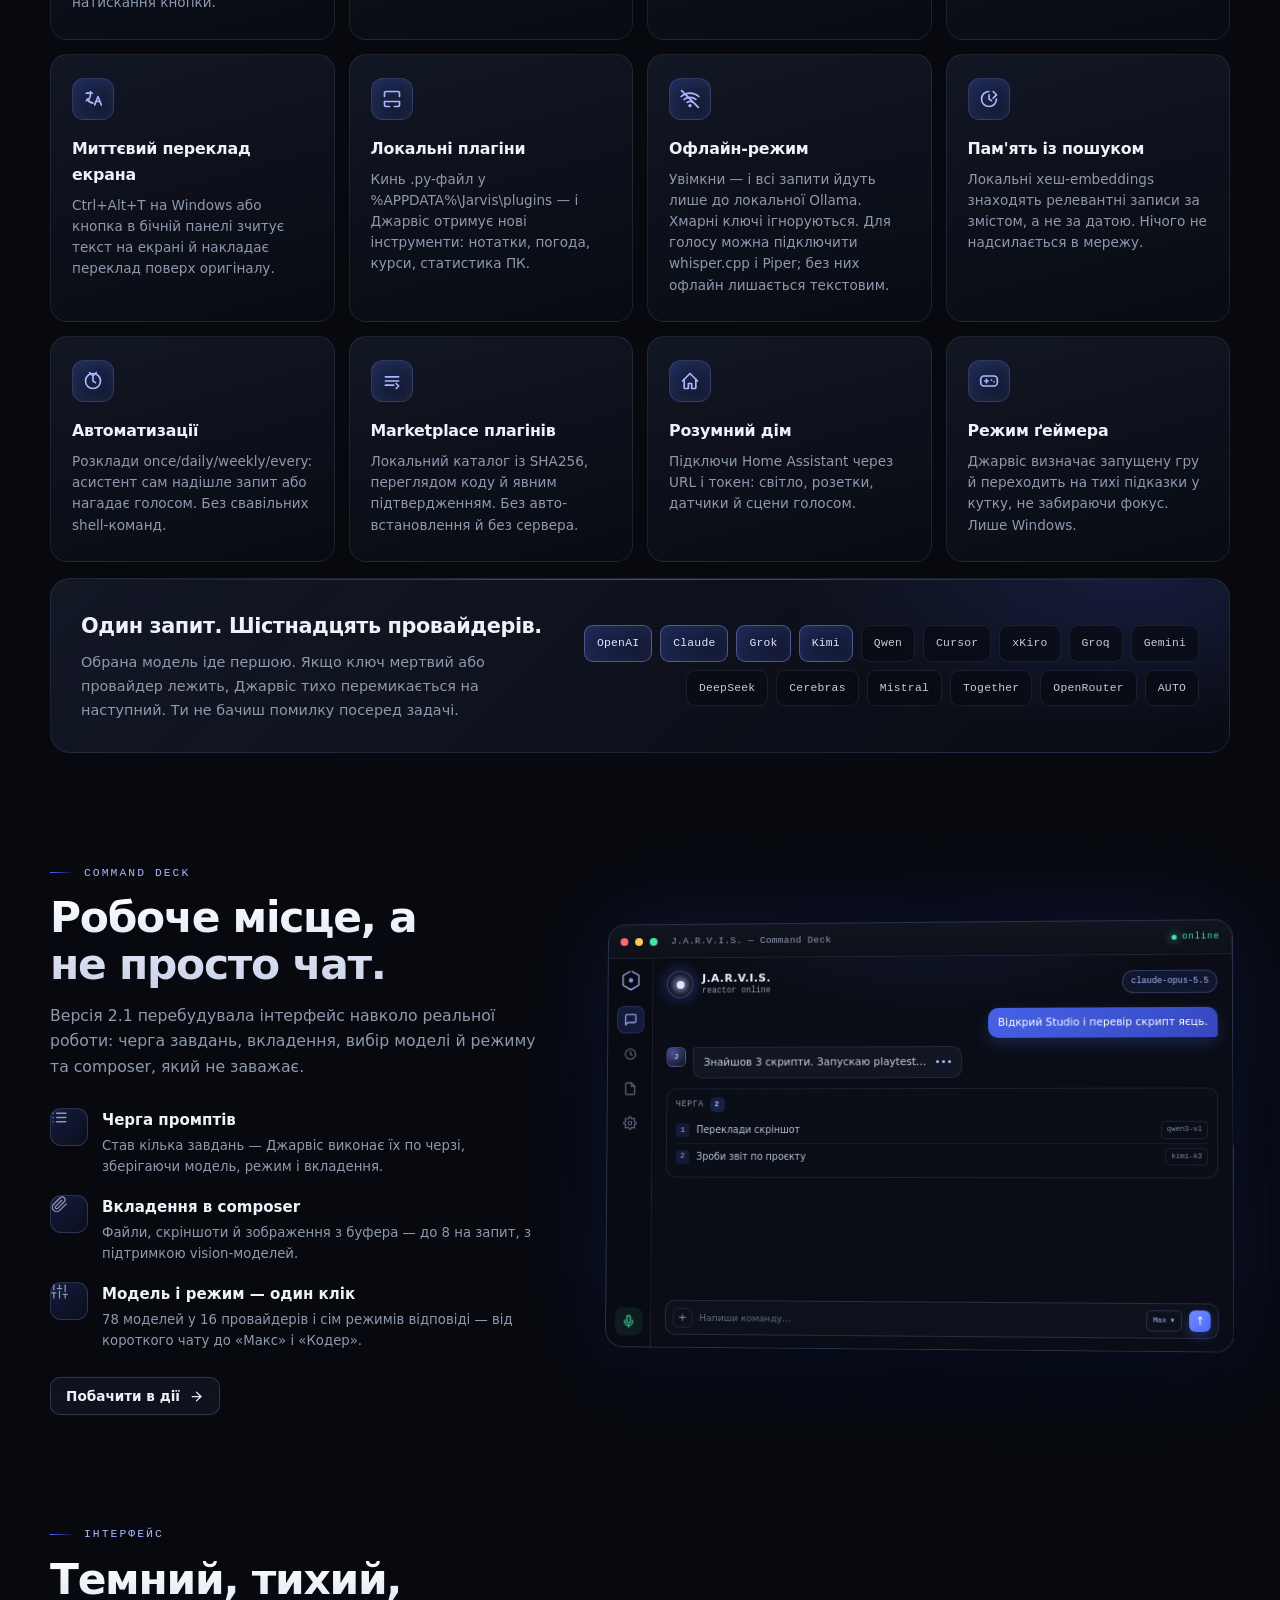
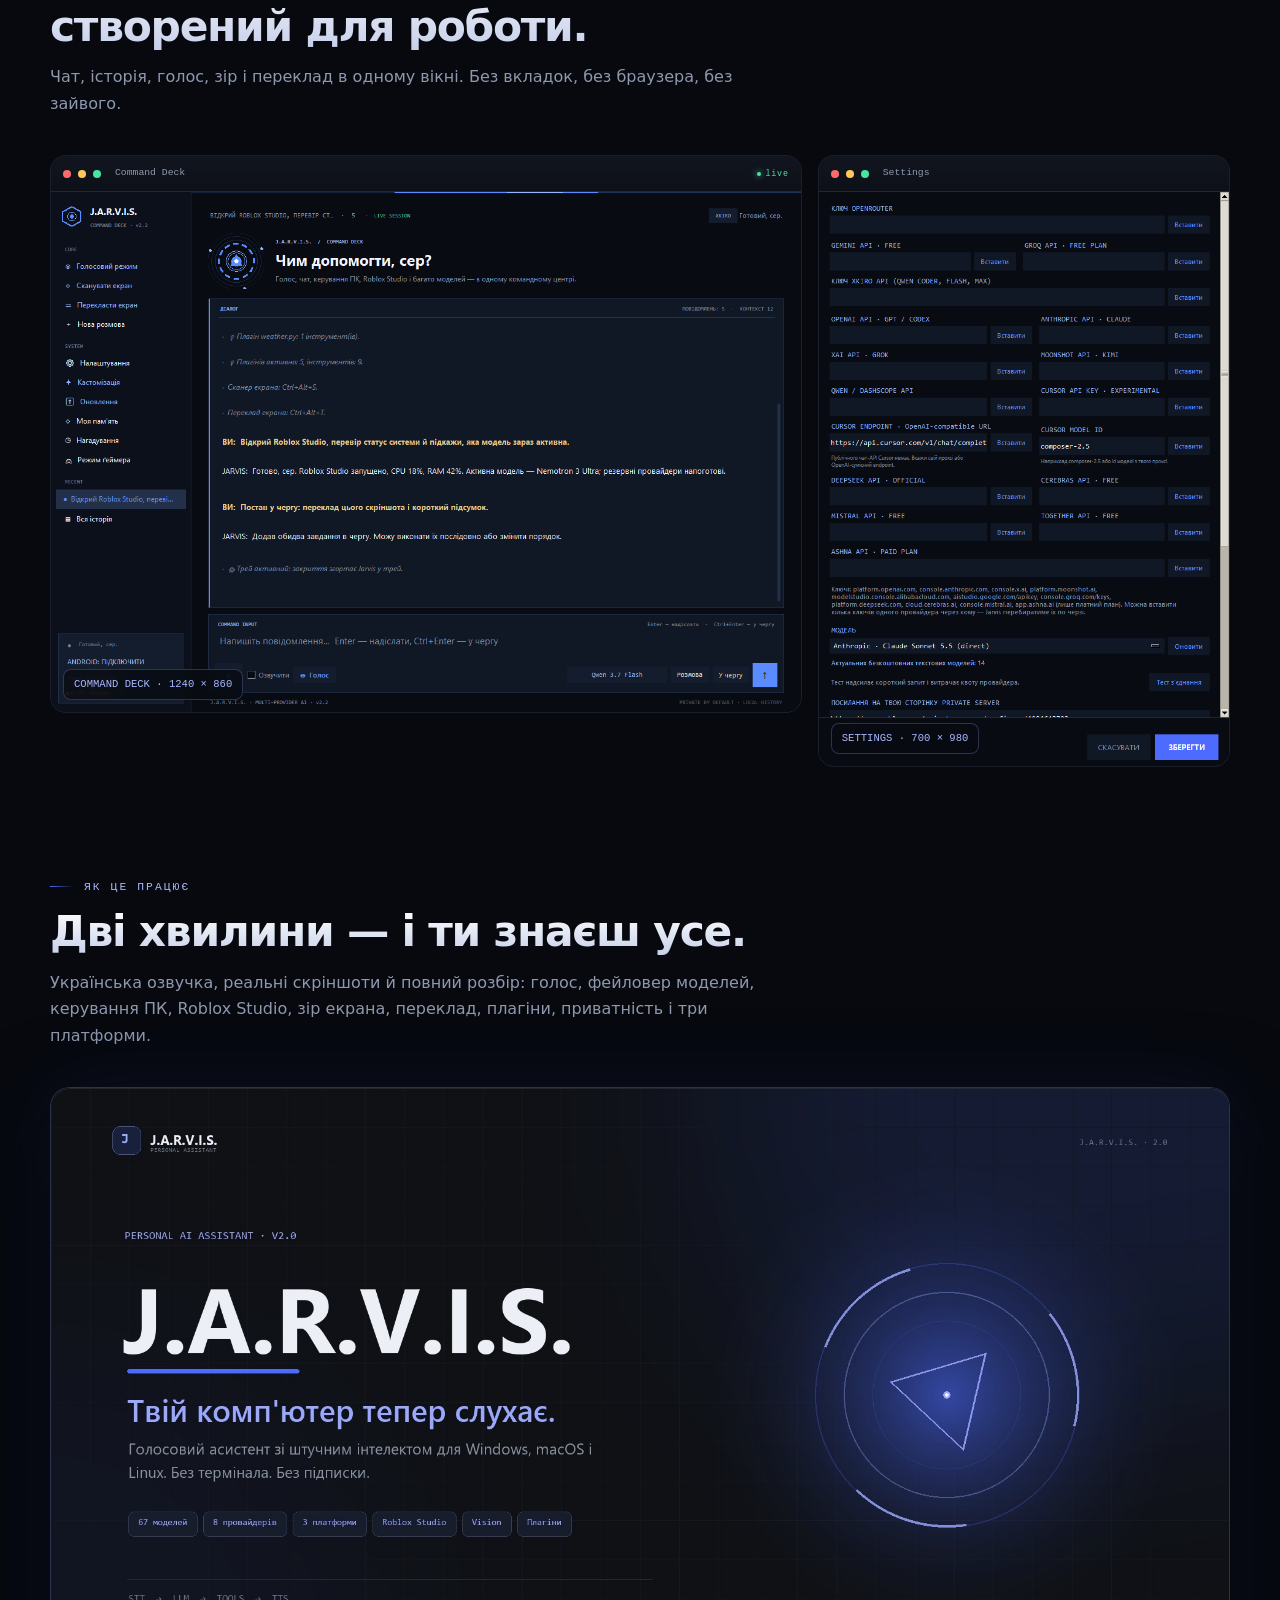
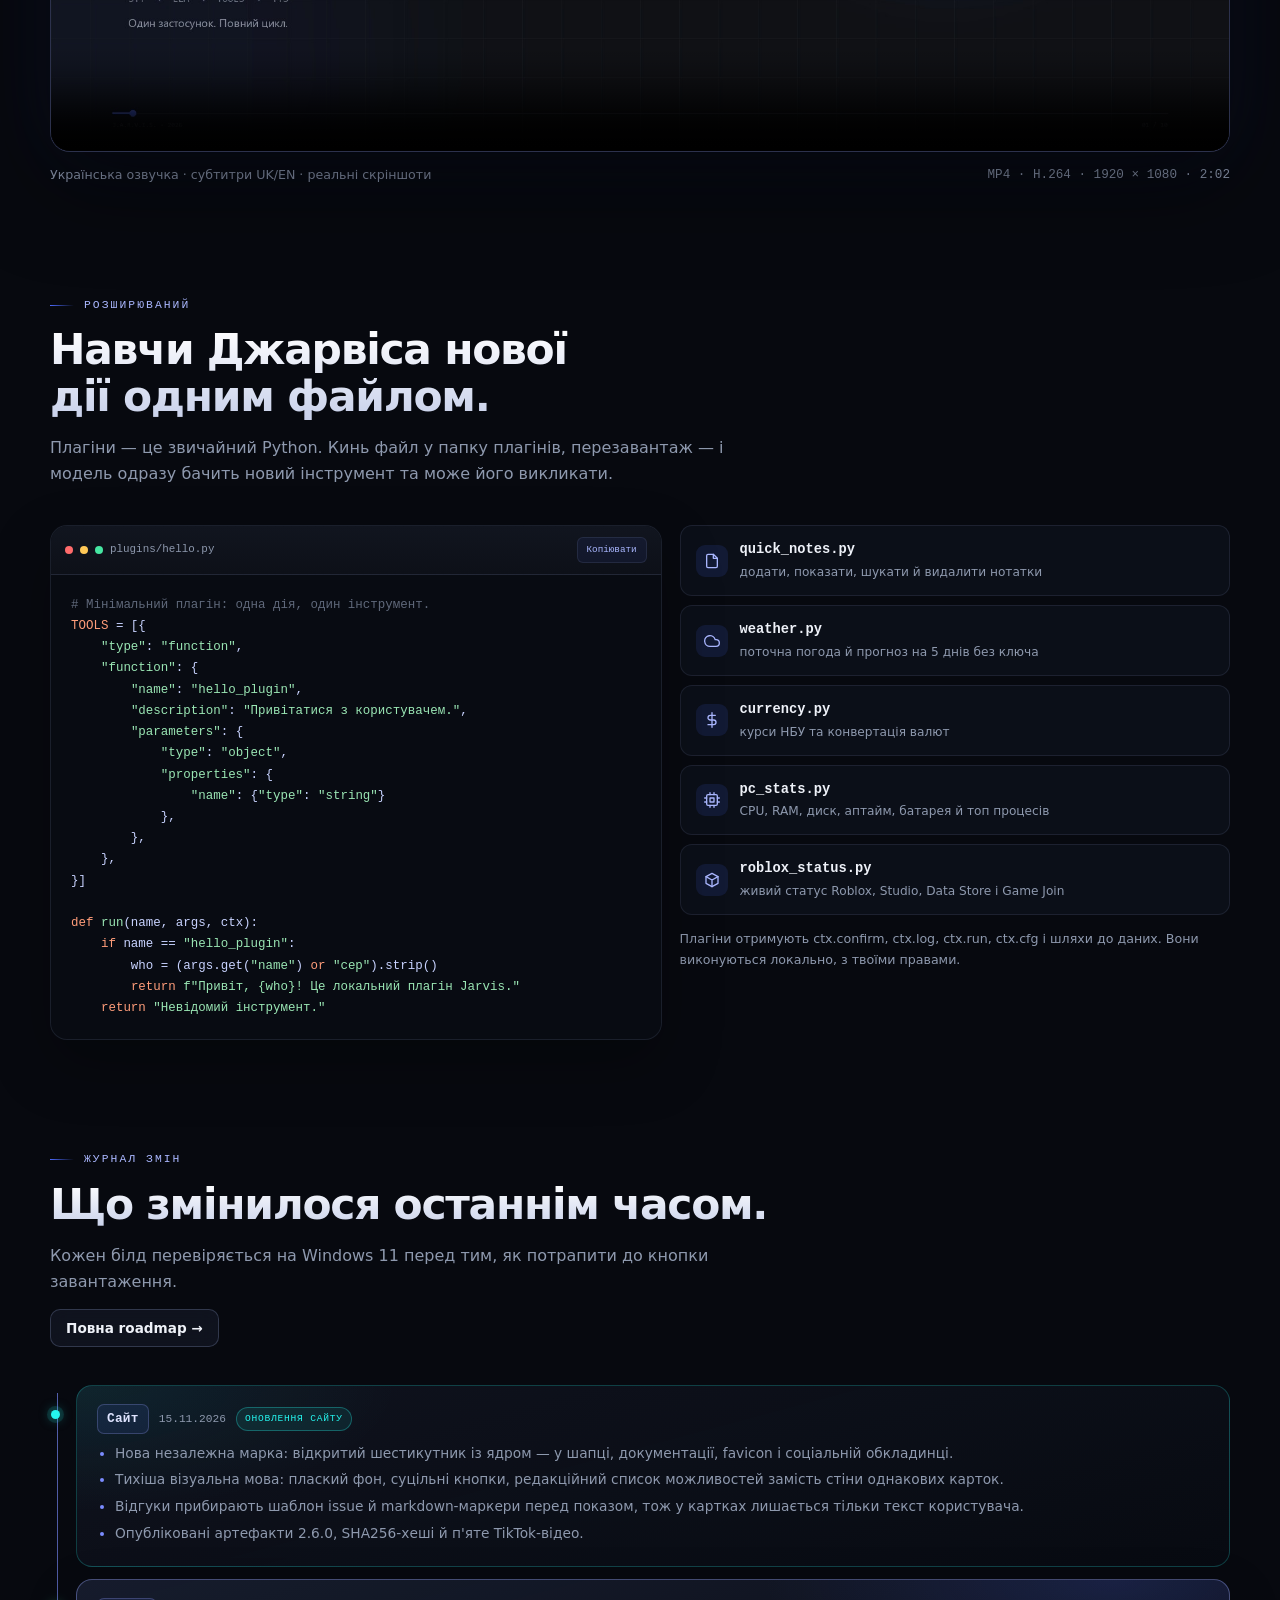
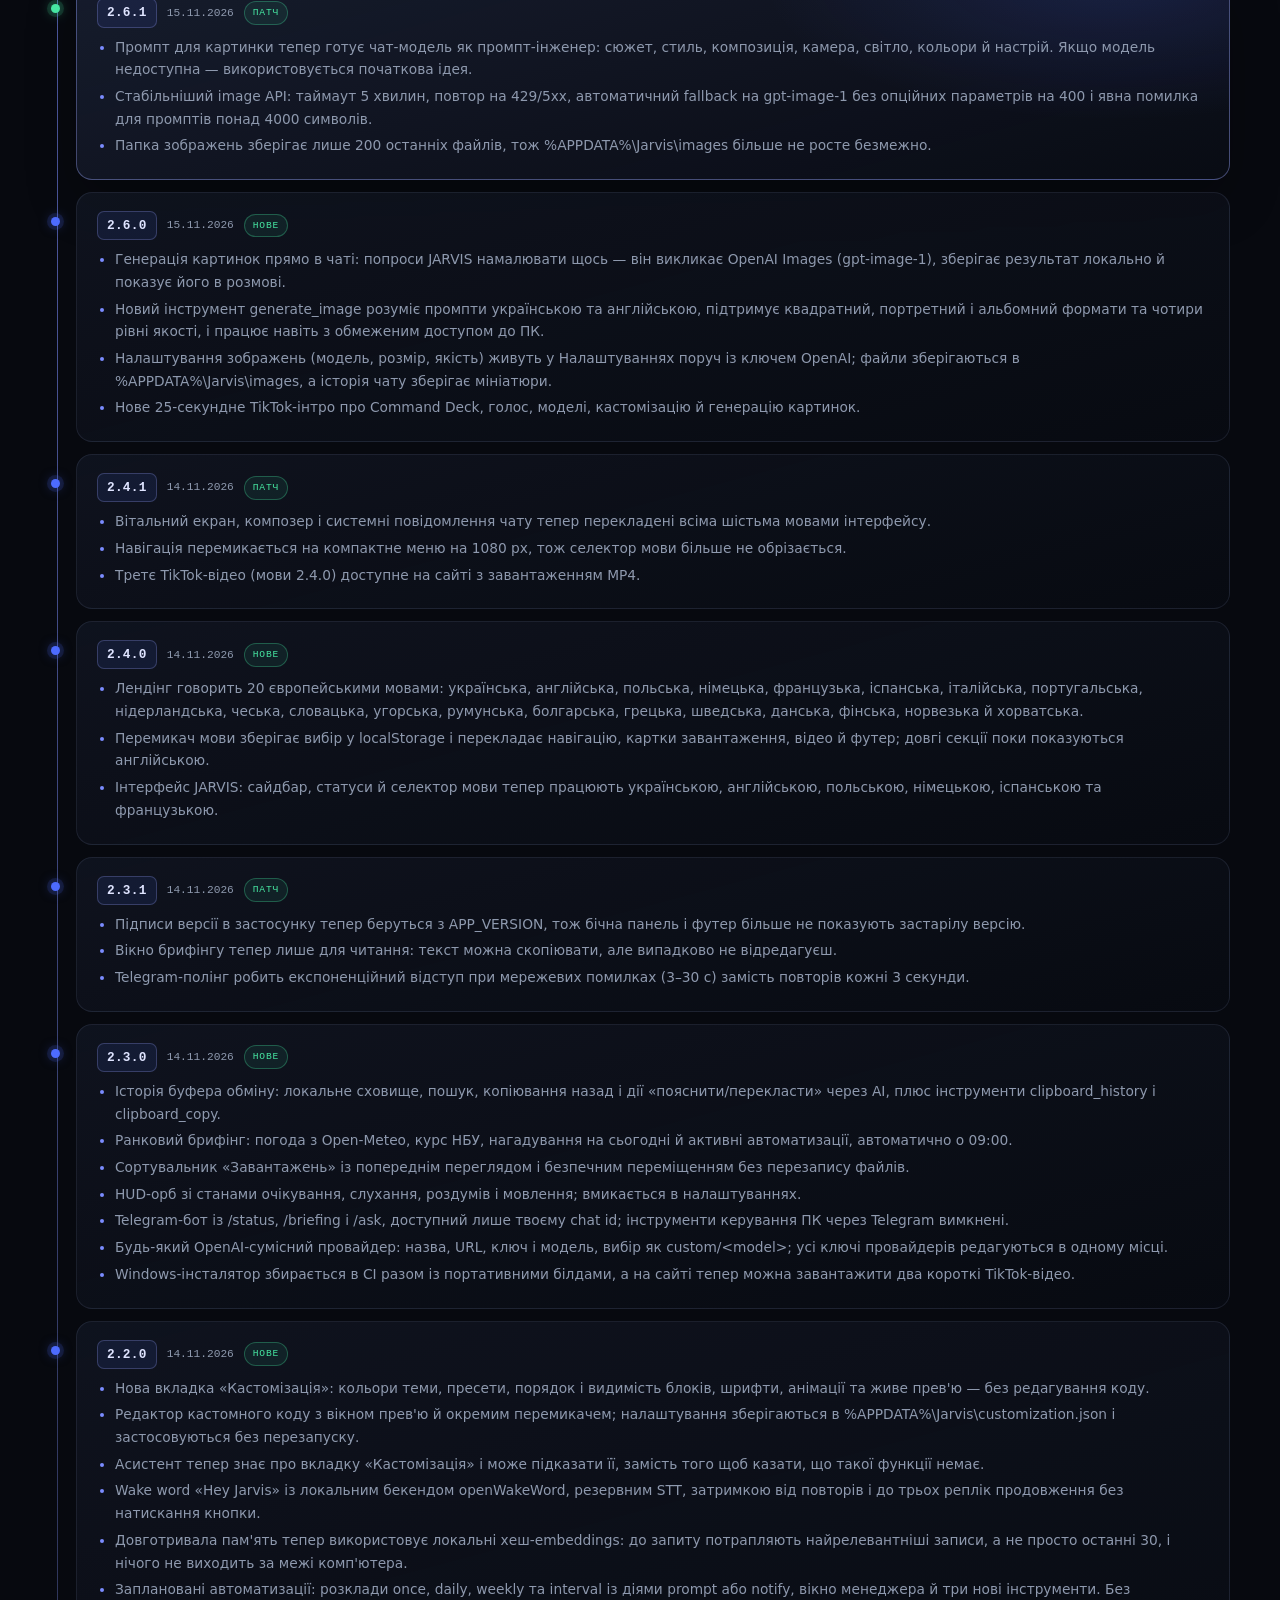
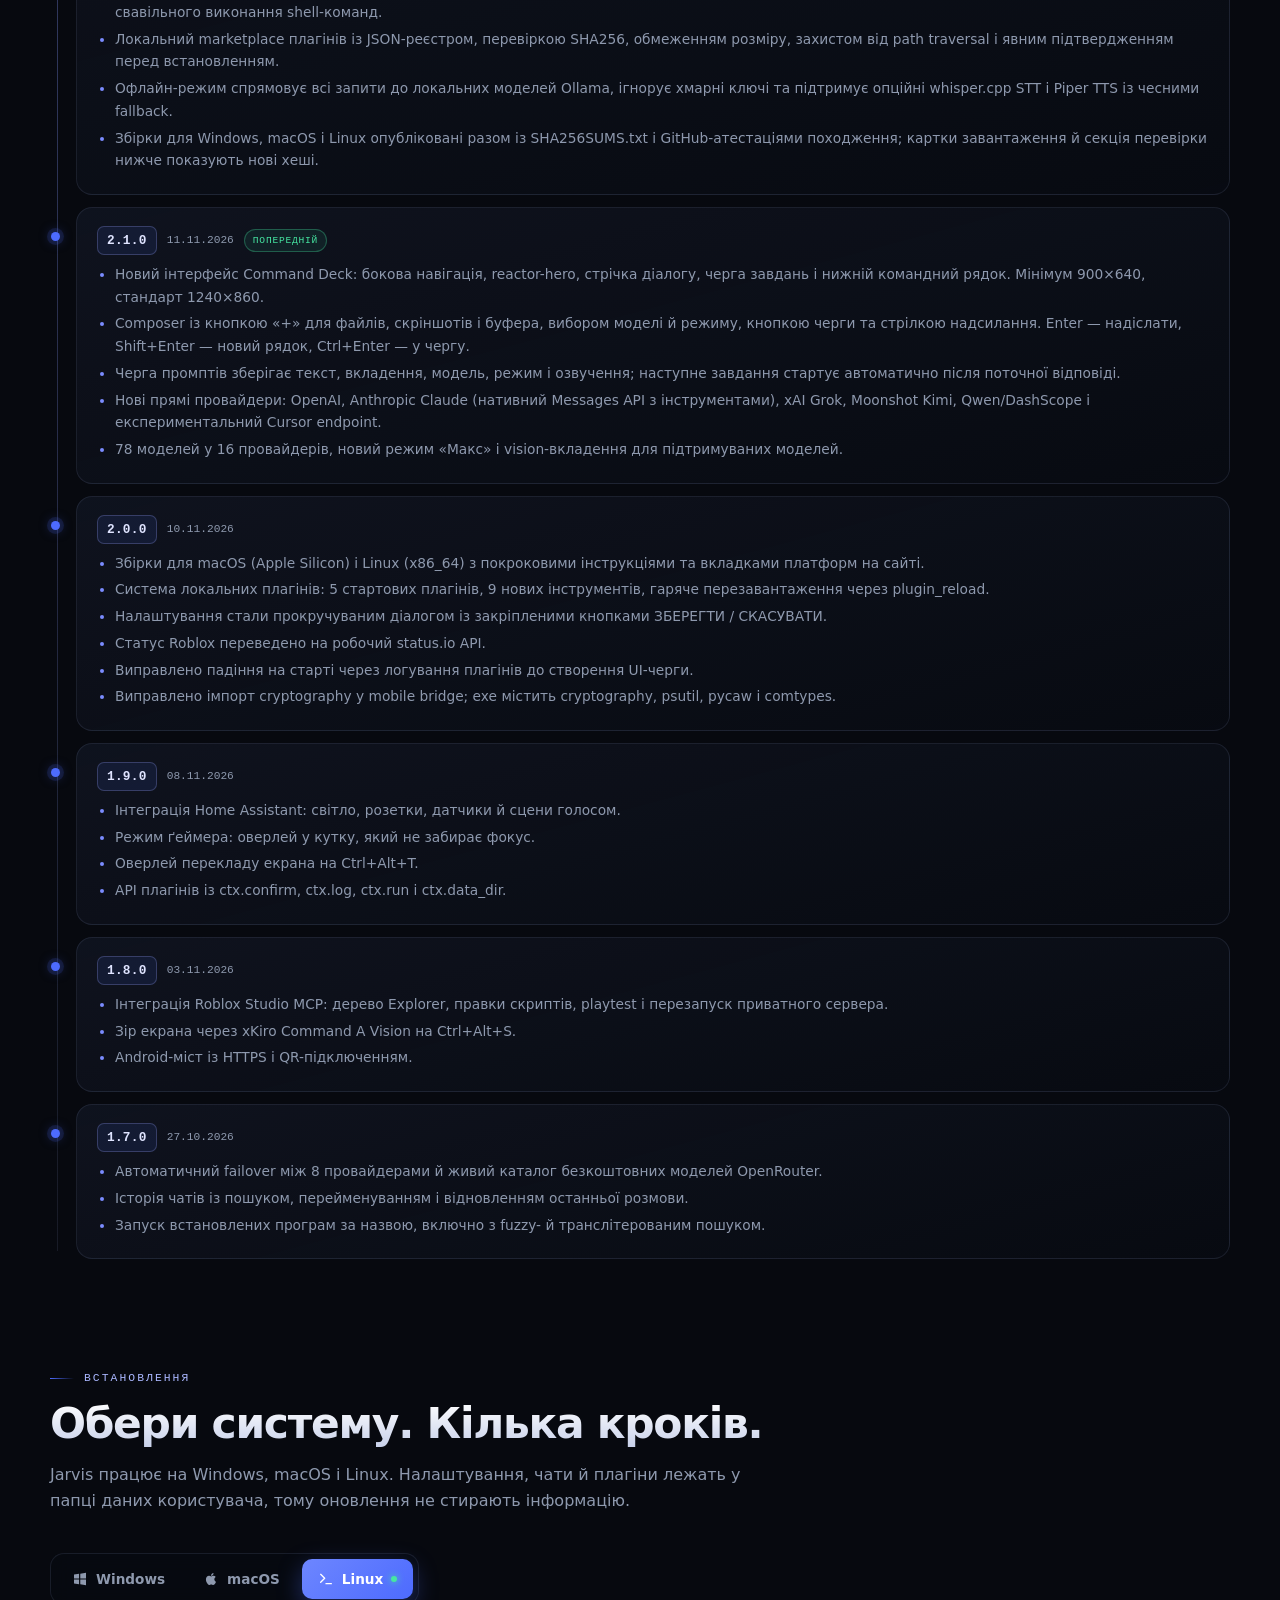
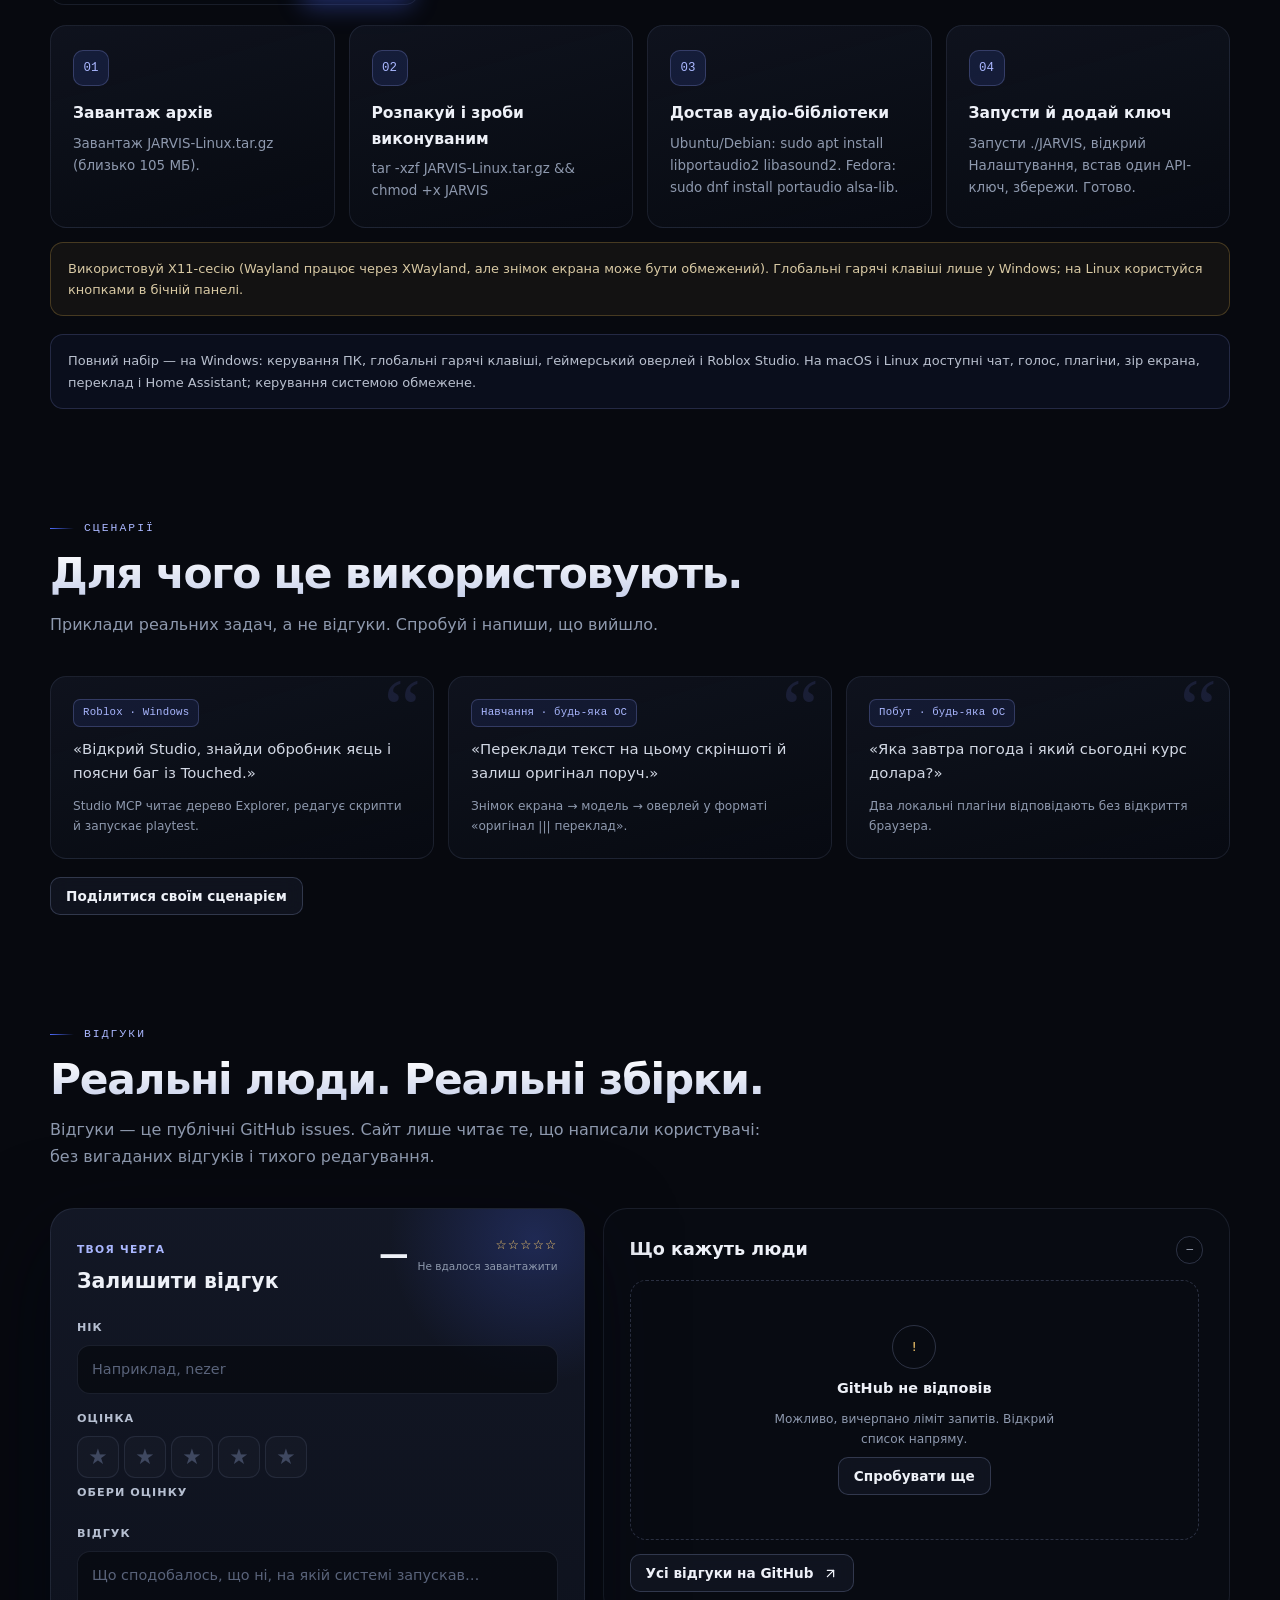
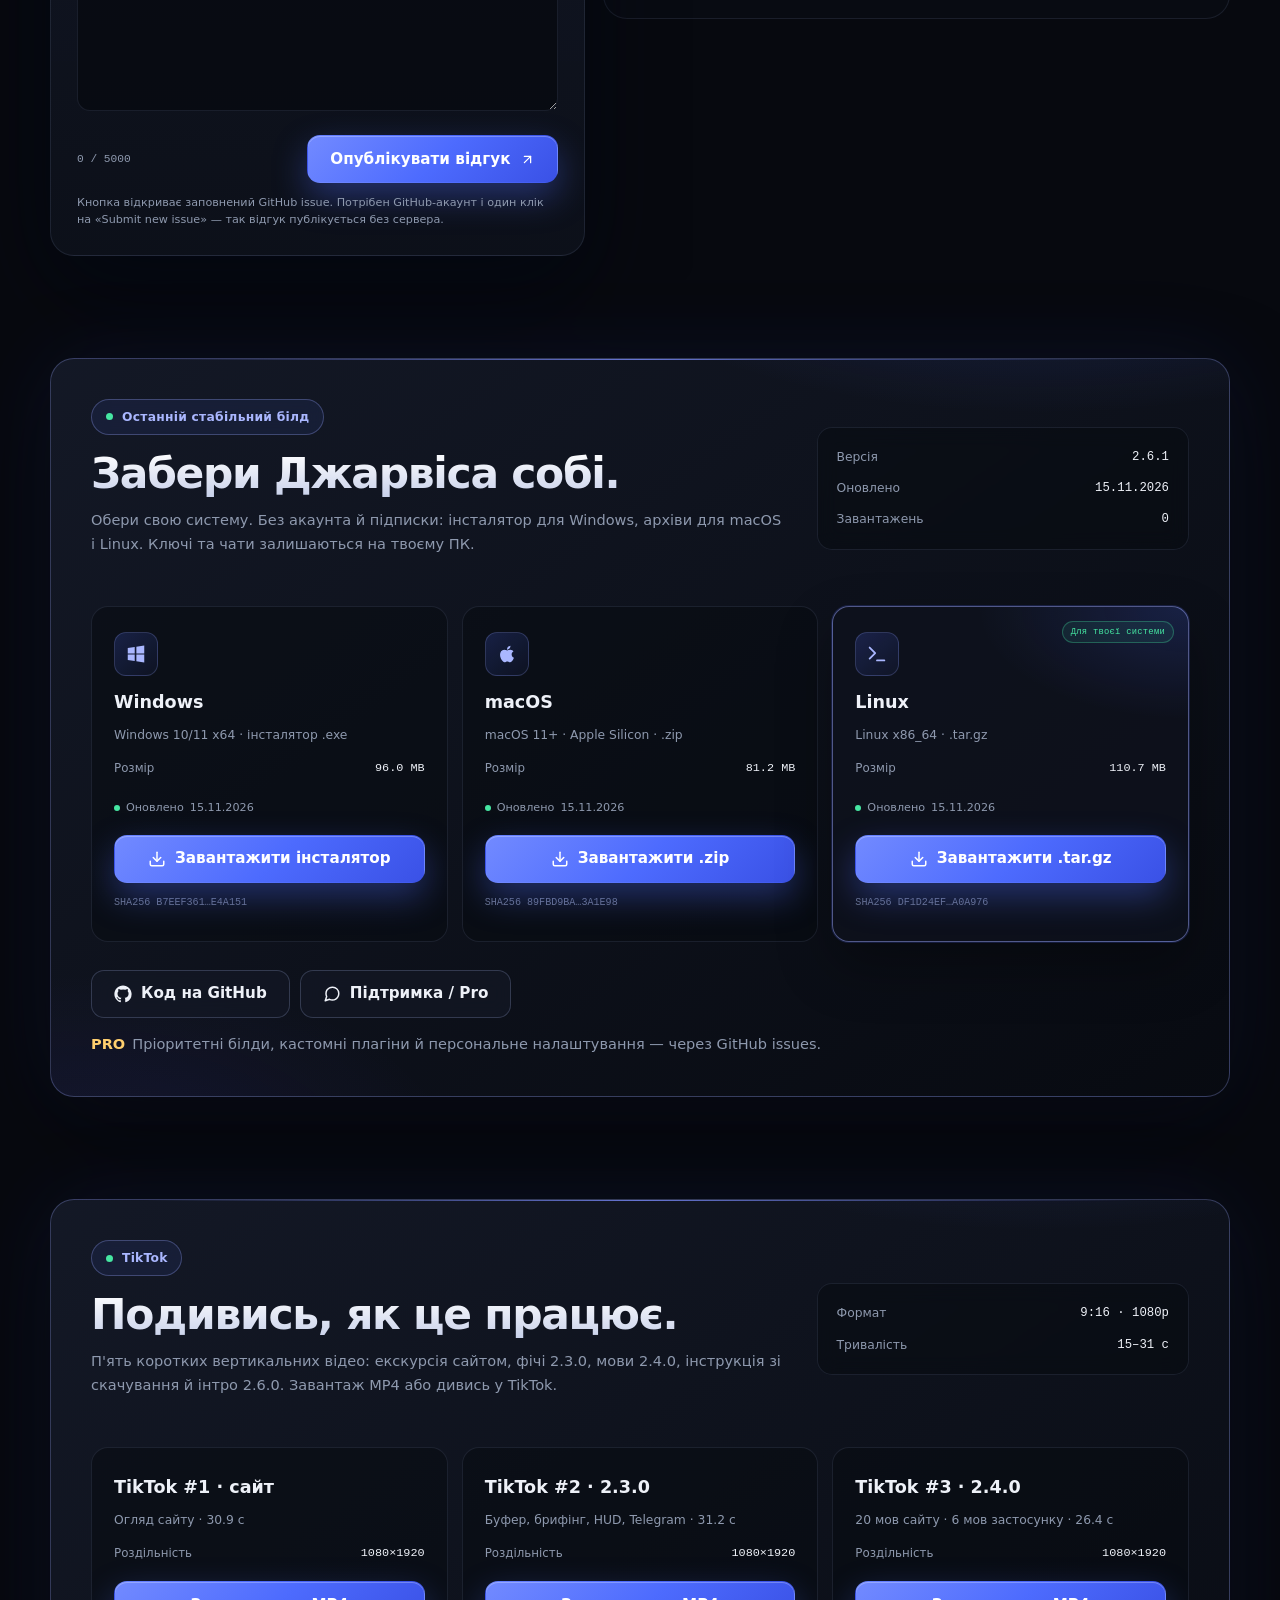
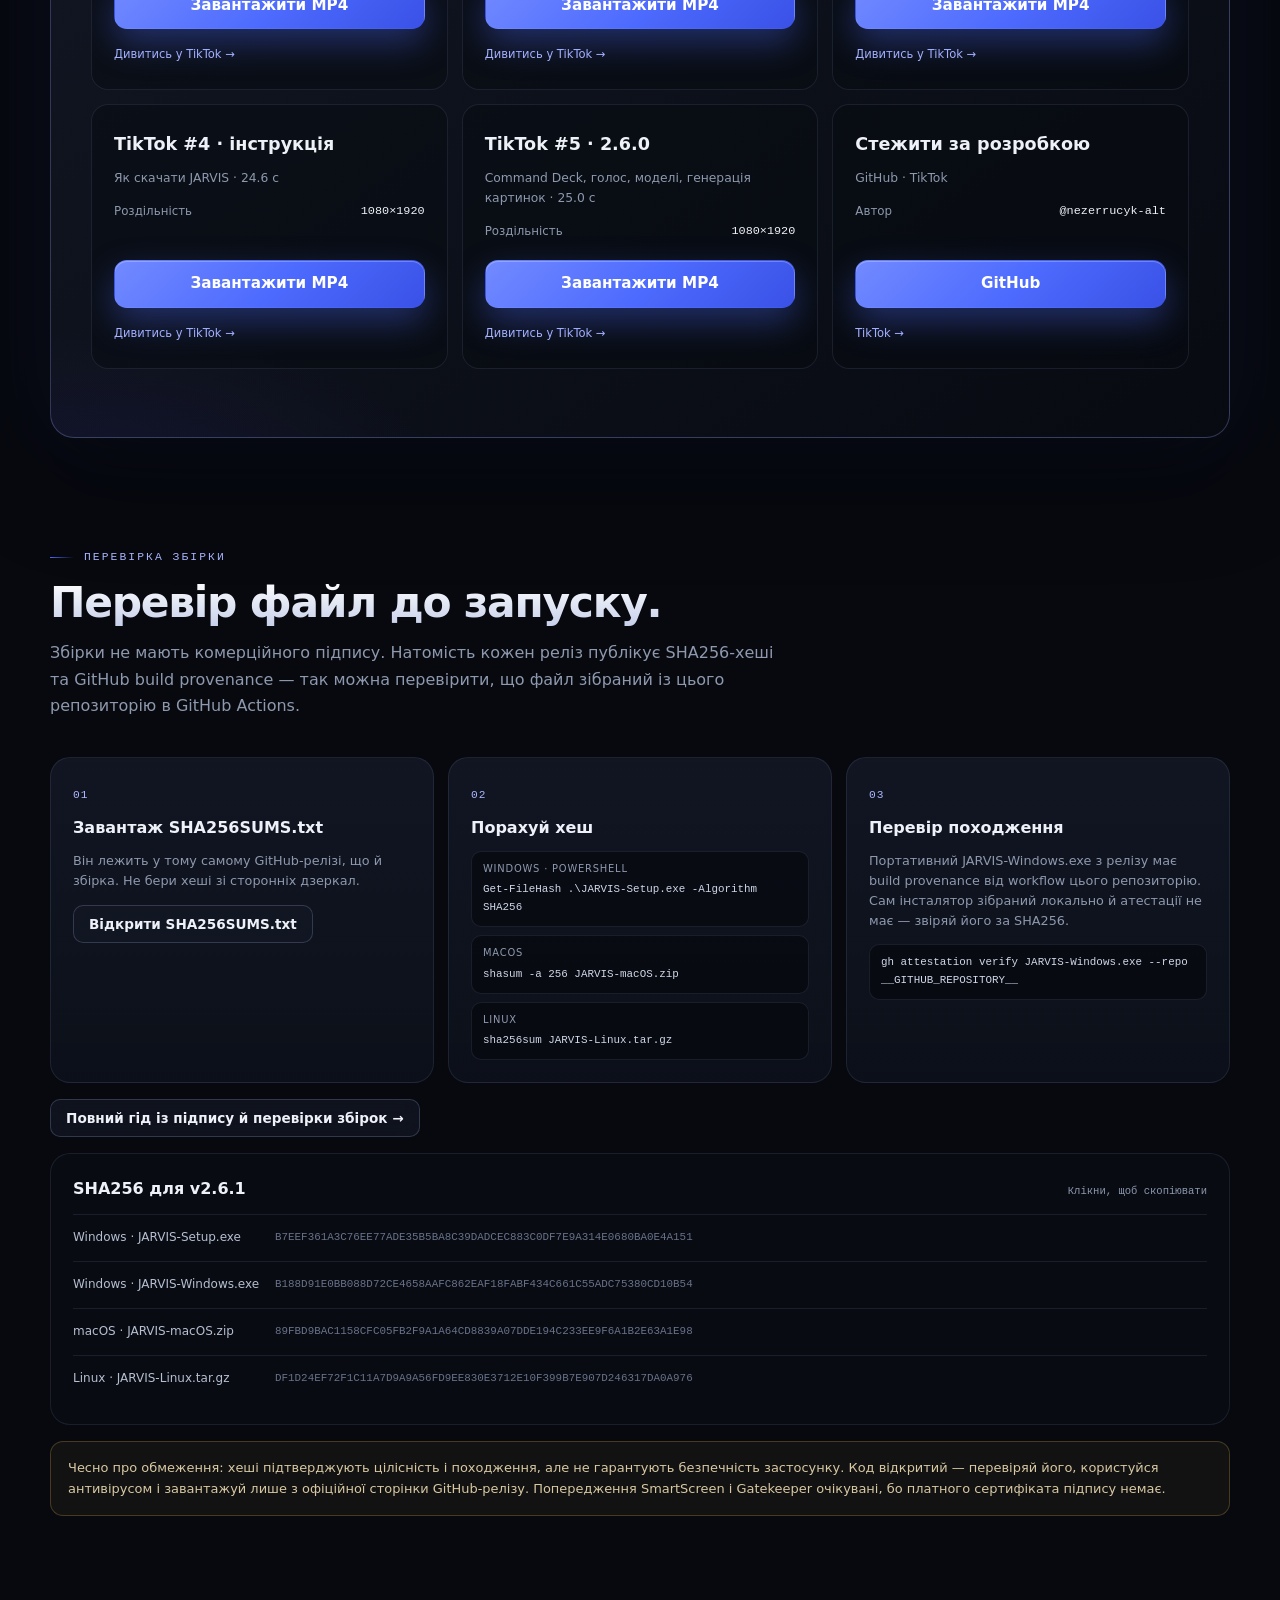
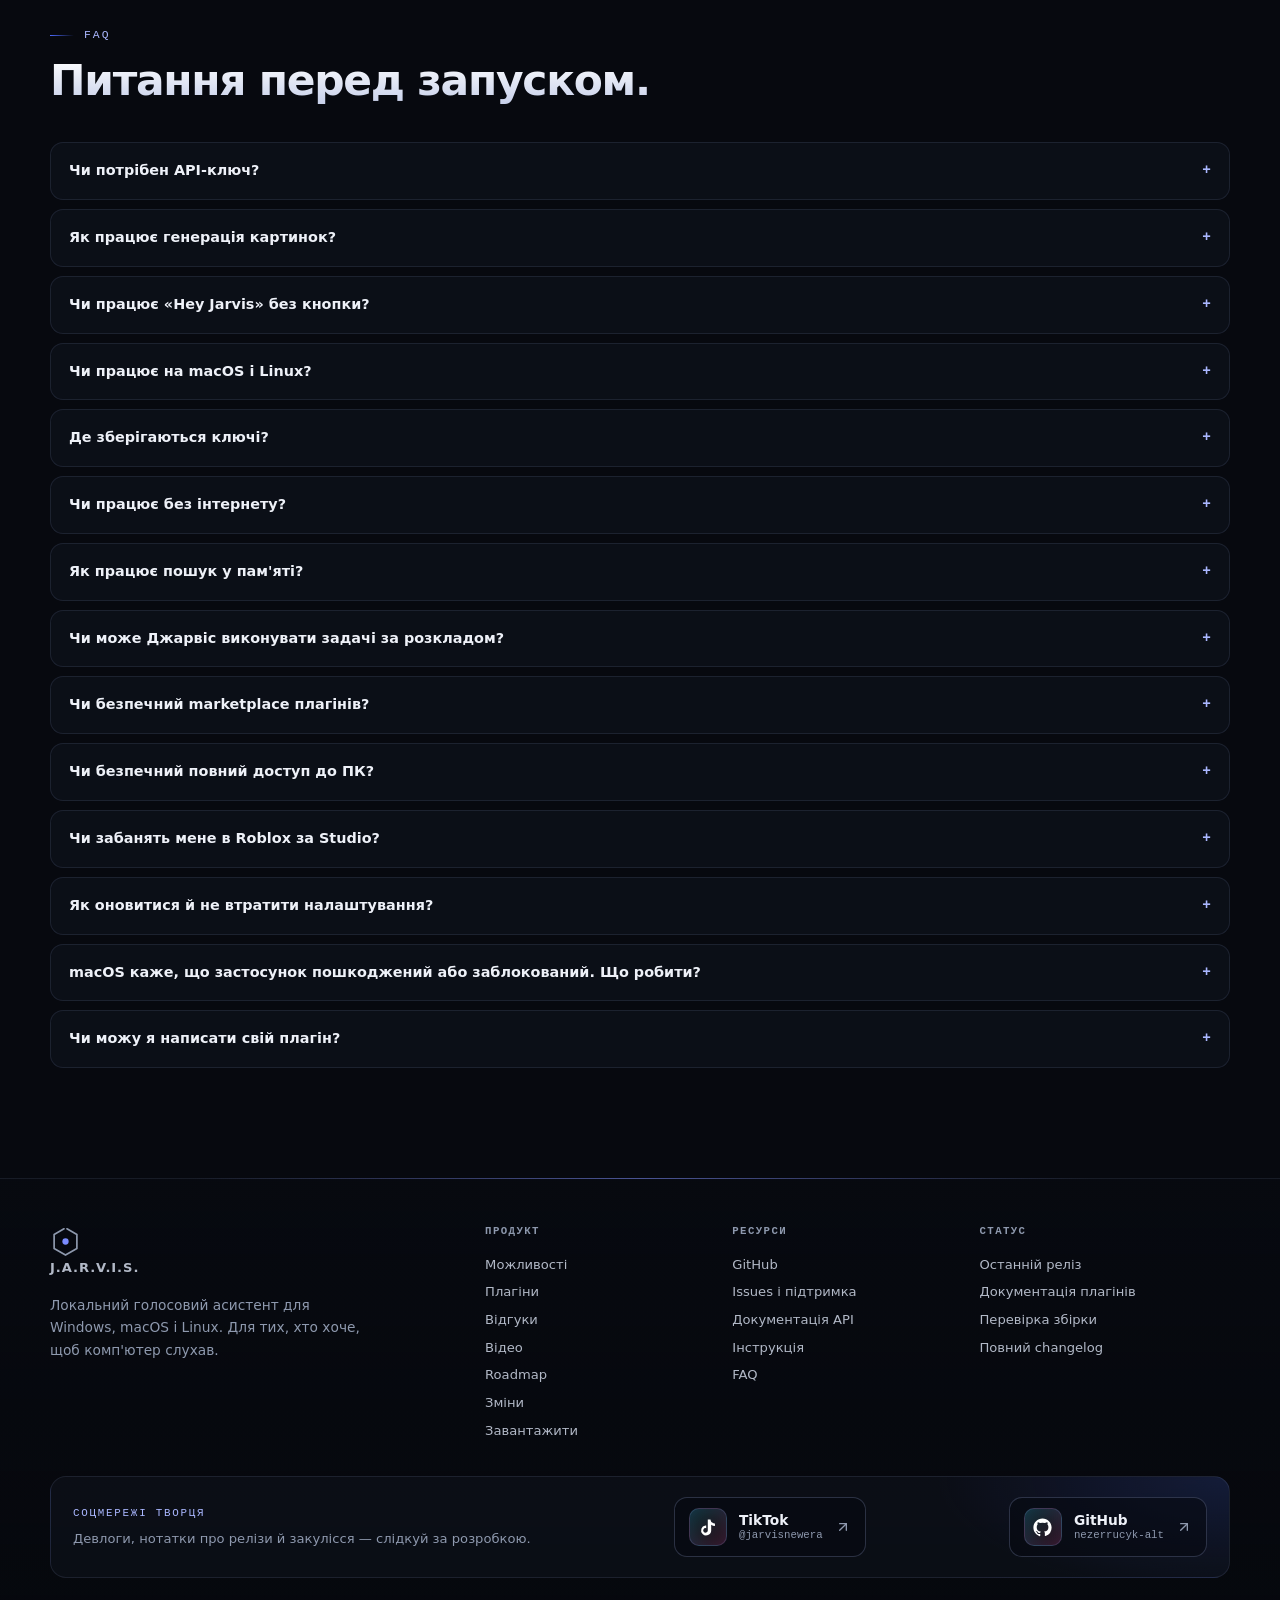
==== commit afcd49e9: "site: publish 2.6.1 with ChatGPT image prompts and new hashes" ====
--- a/website/index.html
+++ b/website/index.html
@@ -37,12 +37,7 @@
   </button>
 </div>
 
-<div class="bg-fx" aria-hidden="true">
-  <span class="aurora a1"></span>
-  <span class="aurora a2"></span>
-  <span class="aurora a3"></span>
-  <span class="bg-grid"></span>
-</div>
+<div class="bg-fx" aria-hidden="true"></div>
 <div class="scroll-progress" id="scrollProgress" aria-hidden="true"></div>
 
 <header class="nav">
@@ -74,10 +69,10 @@
     <div class="wrap">
       <div class="hero-grid">
         <div>
-          <div class="badge"><span class="pulse"></span> <span data-en="Windows · macOS · Linux">Windows · macOS · Linux</span> · <span data-en="version">версія</span> <span data-release-version>2.6.0</span></div>
+          <div class="badge"><span class="pulse"></span> <span data-en="Windows · macOS · Linux">Windows · macOS · Linux</span> · <span data-en="version">версія</span> <span data-release-version>2.6.1</span></div>
           <h1>
             <span data-en="Your voice.">Твій голос.</span><br>
-            <span class="gradient-text" data-en="Your computer. One Jarvis.">Твій комп'ютер. Один Джарвіс.</span>
+            <span class="hero-accent" data-en="Your computer. One Jarvis.">Твій комп'ютер. Один Джарвіс.</span>
           </h1>
           <p class="hero-lead" data-en="A desktop AI assistant for Windows, macOS and Linux: voice, chat, plugins, screen vision and translation. On Windows it also takes full control of the PC and connects to Roblox Studio. No subscription.">
             Десктопний AI-асистент для Windows, macOS і Linux: голос, чат, плагіни, зір екрана й переклад. На Windows — ще й повне керування ПК та Roblox Studio. Без підписки.
@@ -99,7 +94,6 @@
           </div>
         </div>
         <div class="hero-visual">
-          <div class="hero-orbit" aria-hidden="true"><i></i><i></i><i></i></div>
           <div class="app-frame">
             <div class="frame-bar">
               <span class="frame-dot red"></span><span class="frame-dot yellow"></span><span class="frame-dot green"></span>
@@ -107,22 +101,6 @@
               <span class="frame-live"><i></i> LIVE</span>
             </div>
             <img src="assets/screenshot-main.png" alt="Command Deck: чат, черга завдань, вкладення, вибір моделі й режиму" width="1240" height="860">
-          </div>
-          <div class="float-card float-voice">
-            <div class="float-icon">
-              <svg width="17" height="17" viewBox="0 0 24 24" fill="none" stroke="currentColor" stroke-width="2" stroke-linecap="round" stroke-linejoin="round" aria-hidden="true"><path d="M12 2a3 3 0 0 0-3 3v7a3 3 0 0 0 6 0V5a3 3 0 0 0-3-3z"/><path d="M19 10v2a7 7 0 0 1-14 0v-2"/><line x1="12" y1="19" x2="12" y2="22"/></svg>
-            </div>
-            <div>
-              <strong data-en="Voice mode is ready">Голосовий режим готовий</strong>
-              <span class="muted">Ctrl + Alt + J</span>
-            </div>
-          </div>
-          <div class="float-card float-failover">
-            <span class="failover-dot" aria-hidden="true"></span>
-            <div>
-              <strong data-en="Failover is active">Failover активний</strong>
-              <span class="muted">16 <span data-en="providers on standby">провайдерів у резерві</span></span>
-            </div>
           </div>
         </div>
       </div>
@@ -433,25 +411,23 @@
       </div>
       <div class="timeline" data-stagger>
         <article class="release site-update">
-          <div class="release-head"><strong data-en="Website">Сайт</strong><time datetime="2026-11-13">13.11.2026</time><span class="release-badge" data-en="site update">оновлення сайту</span></div>
+          <div class="release-head"><strong data-en="Website">Сайт</strong><time datetime="2026-11-15">15.11.2026</time><span class="release-badge" data-en="site update">оновлення сайту</span></div>
           <ul>
-            <li data-en="Premium redesign: aurora background, glass navigation, animated hero with orbit rings, scroll reveals, spotlight cards and count-up stats.">Преміум-редизайн: aurora-фон, скляна навігація, анімований hero з orbit-кільцями, scroll-reveal, spotlight-картки й анімовані лічильники.</li>
-            <li data-en="New Command Deck section with a mock of the task queue and composer.">Нова секція Command Deck із макетом черги завдань і composer.</li>
-            <li data-en="Creator socials block with a TikTok link, also added to JSON-LD sameAs.">Блок «Соцмережі творця» з посиланням на TikTok, також доданий у JSON-LD sameAs.</li>
-            <li data-en="Recommended platform detection, plugin code copy, scroll progress and back-to-top.">Визначення рекомендованої платформи, копіювання коду плагіна, прогрес скролу й кнопка «вгору».</li>
-            <li data-en="New 3D JARVIS logo animation: plays once when you land at the top, replays on logo click, can be skipped, and respects reduced-motion settings.">Нова 3D-анімація логотипа JARVIS: грає один раз під час входу на початок сторінки, повторюється кліком по логотипу, її можна пропустити, і вона поважає налаштування зменшення руху.</li>
-            <li data-en="Real user reviews via public GitHub issues: nickname, 1–5 stars, 5000-character limit, average rating and live list.">Реальні відгуки через публічні GitHub issues: нік, оцінка 1–5, ліміт 5000 символів, середній рейтинг і живий список.</li>
-            <li data-en="Separate developer docs page for the plugin API, Android bridge, AI providers, Roblox MCP and customization.">Окрема сторінка документації для API плагінів, Android-мосту, AI-провайдерів, Roblox MCP і кастомізації.</li>
-            <li data-en="Build verification section with SHA256 commands, SHA256SUMS.txt, GitHub attestations and an honest note about unsigned binaries.">Секція перевірки збірок із SHA256-командами, SHA256SUMS.txt, GitHub-атестаціями й чесною приміткою про непідписані бінарники.</li>
-            <li data-en="Version and last-update date now come from the latest GitHub release and are shown next to every download button.">Версія й дата останнього оновлення тепер беруться з останнього GitHub-релізу й показуються біля кожної кнопки завантаження.</li>
-            <li data-en="New roadmap page with shipped, active, planned and honestly blocked items.">Нова сторінка roadmap із випущеним, активним, запланованим і чесно заблокованим.</li>
-            <li data-en="Docs search with a / hotkey, section filtering and a table-of-contents scrollspy.">Пошук по документації з гарячою клавішею «/», фільтрацією розділів і scrollspy для змісту.</li>
-            <li data-en="SEO: sitemap.xml, robots.txt, canonical URLs, Open Graph/Twitter cover and FAQ schema.">SEO: sitemap.xml, robots.txt, canonical-URL, Open Graph/Twitter-обкладинка й FAQ-схема.</li>
-            <li data-en="Tests CI on every pull request, pip-audit, Dependabot and SECURITY.md; review issues are auto-labelled only when the format is valid.">CI тестів на кожен pull request, pip-audit, Dependabot і SECURITY.md; issues з відгуками автоматично отримують label лише за валідного формату.</li>
-            <li data-en="Intel Mac build added to the release matrix; the Android APK stays experimental and no longer blocks desktop releases.">Збірку для Intel Mac додано до матриці релізу; Android APK лишається експериментальним і більше не блокує десктопні релізи.</li>
+            <li data-en="New independent brand mark: an open hexagon with a solid core, used in the header, docs, favicon and social cover.">Нова незалежна марка: відкритий шестикутник із ядром — у шапці, документації, favicon і соціальній обкладинці.</li>
+            <li data-en="Quieter visual language: flat background, solid buttons, an editorial feature list instead of a wall of identical cards.">Тихіша візуальна мова: плаский фон, суцільні кнопки, редакційний список можливостей замість стіни однакових карток.</li>
+            <li data-en="Reviews strip the issue template and markdown markers before rendering, so cards show only the text people wrote.">Відгуки прибирають шаблон issue й markdown-маркери перед показом, тож у картках лишається тільки текст користувача.</li>
+            <li data-en="2.6.0 release assets, SHA256 hashes and the fifth TikTok video are published.">Опубліковані артефакти 2.6.0, SHA256-хеші й п'яте TikTok-відео.</li>
           </ul>
         </article>
         <article class="release latest">
+          <div class="release-head"><strong>2.6.1</strong><time datetime="2026-11-15">15.11.2026</time><span class="release-badge" data-en="patch">патч</span></div>
+          <ul>
+            <li data-en="Image prompts are now written by the chat model as a prompt engineer: subject, style, composition, camera, lighting, colors and mood. If the model is unavailable, the original idea is used.">Промпт для картинки тепер готує чат-модель як промпт-інженер: сюжет, стиль, композиція, камера, світло, кольори й настрій. Якщо модель недоступна — використовується початкова ідея.</li>
+            <li data-en="Stable image API: 5-minute timeout, retry on 429/5xx, automatic fallback to gpt-image-1 without optional parameters on 400, and an explicit error for prompts over 4000 characters.">Стабільніший image API: таймаут 5 хвилин, повтор на 429/5xx, автоматичний fallback на gpt-image-1 без опційних параметрів на 400 і явна помилка для промптів понад 4000 символів.</li>
+            <li data-en="The images folder keeps only the newest 200 files, so %APPDATA%\Jarvis\images no longer grows forever.">Папка зображень зберігає лише 200 останніх файлів, тож %APPDATA%\Jarvis\images більше не росте безмежно.</li>
+          </ul>
+        </article>
+        <article class="release">
           <div class="release-head"><strong>2.6.0</strong><time datetime="2026-11-15">15.11.2026</time><span class="release-badge" data-en="new">нове</span></div>
           <ul>
             <li data-en="Image generation right in the chat: ask JARVIS to draw something and it calls OpenAI Images (gpt-image-1), saves the result locally and shows it in the conversation.">Генерація картинок прямо в чаті: попроси JARVIS намалювати щось — він викликає OpenAI Images (gpt-image-1), зберігає результат локально й показує його в розмові.</li>
@@ -568,7 +544,7 @@
         <p data-en="Jarvis runs on Windows, macOS and Linux. Settings, chats and plugins live in your user data folder, so updates never wipe your data.">Jarvis працює на Windows, macOS і Linux. Налаштування, чати й плагіни лежать у папці даних користувача, тому оновлення не стирають інформацію.</p>
       </div>
 
-      <div class="os-tabs" role="tablist" data-reveal> aria-label="Операційна система">
+      <div class="os-tabs" role="tablist" data-reveal aria-label="Операційна система">
         <button class="os-tab active" type="button" role="tab" data-os-tab="windows" aria-selected="true">
           <svg width="16" height="16" viewBox="0 0 24 24" fill="currentColor" aria-hidden="true"><path d="M3 5.4 10.6 4.3v7.1H3V5.4zm9.4-1.3L21 2.8v8.6h-8.6V4.1zM3 12.6h7.6v7.1L3 18.6v-6zm9.4 0H21v8.6l-8.6-1.3v-7.3z"/></svg>
           Windows
@@ -781,7 +757,7 @@
             <p data-i18n="dlLead" data-en="Pick your system. No account, no subscription: a Windows installer, archives for macOS and Linux. Keys and chats stay on your machine.">Обери свою систему. Без акаунта й підписки: інсталятор для Windows, архіви для macOS і Linux. Ключі та чати залишаються на твоєму ПК.</p>
           </div>
           <div class="download-info">
-            <div><span data-i18n="dlVersion" data-en="Version">Версія</span><strong data-release-version>2.6.0</strong></div>
+            <div><span data-i18n="dlVersion" data-en="Version">Версія</span><strong data-release-version>2.6.1</strong></div>
             <div><span data-i18n="dlUpdated" data-en="Last update">Оновлено</span><strong><time data-release-date datetime="2026-11-15">15.11.2026</time></strong></div>
             <div><span data-i18n="dlDownloads" data-en="Downloads">Завантажень</span><strong id="downloadCount">—</strong></div>
           </div>
@@ -797,11 +773,11 @@
             <p class="platform-sub" data-en="Windows 10/11 x64 · installer .exe">Windows 10/11 x64 · інсталятор .exe</p>
             <div class="platform-meta"><span data-i18n="dlSize" data-en="Size">Розмір</span><strong>96.0 MB</strong></div>
             <div class="platform-updated"><span class="pulse"></span> <span data-i18n="dlUpdatedShort" data-en="Updated">Оновлено</span> <time data-release-date datetime="2026-11-15">15.11.2026</time></div>
-            <a class="btn btn-primary js-download" data-download="windows" href="https://github.com/nezerrucyk-alt/jarvis-ai-assistant/releases/download/v2.6.0/JARVIS-Setup.exe">
+            <a class="btn btn-primary js-download" data-download="windows" href="https://github.com/nezerrucyk-alt/jarvis-ai-assistant/releases/download/v2.6.1/JARVIS-Setup.exe">
               <svg width="18" height="18" viewBox="0 0 24 24" fill="none" stroke="currentColor" stroke-width="2" stroke-linecap="round" stroke-linejoin="round" aria-hidden="true"><path d="M21 15v4a2 2 0 0 1-2 2H5a2 2 0 0 1-2-2v-4"/><polyline points="7 10 12 15 17 10"/><line x1="12" y1="15" x2="12" y2="3"/></svg>
               <span data-i18n="dlInstaller" data-en="Download installer">Завантажити інсталятор</span>
             </a>
-            <button class="sha js-sha" type="button" data-sha="D2B864165266518FE2CE850EEE561632F351AFE18296992C8C0D4BC3DE4A4660" title="Скопіювати SHA256">SHA256 D2B86416…4A4660</button>
+            <button class="sha js-sha" type="button" data-sha="B7EEF361A3C76EE77ADE35B5BA8C39DADCEC883C0DF7E9A314E0680BA0E4A151" title="Скопіювати SHA256">SHA256 B7EEF361…E4A151</button>
           </article>
 
           <article class="platform-card">
@@ -813,14 +789,14 @@
             <p class="platform-sub" data-en="macOS 11+ · Apple Silicon · .zip">macOS 11+ · Apple Silicon · .zip</p>
             <div class="platform-meta"><span data-i18n="dlSize" data-en="Size">Розмір</span><strong>81.2 MB</strong></div>
             <div class="platform-updated"><span class="pulse"></span> <span data-i18n="dlUpdatedShort" data-en="Updated">Оновлено</span> <time data-release-date datetime="2026-11-15">15.11.2026</time></div>
-            <a class="btn btn-primary js-download" data-download="macos" href="https://github.com/nezerrucyk-alt/jarvis-ai-assistant/releases/download/v2.6.0/JARVIS-macOS.zip">
+            <a class="btn btn-primary js-download" data-download="macos" href="https://github.com/nezerrucyk-alt/jarvis-ai-assistant/releases/download/v2.6.1/JARVIS-macOS.zip">
               <svg width="18" height="18" viewBox="0 0 24 24" fill="none" stroke="currentColor" stroke-width="2" stroke-linecap="round" stroke-linejoin="round" aria-hidden="true"><path d="M21 15v4a2 2 0 0 1-2 2H5a2 2 0 0 1-2-2v-4"/><polyline points="7 10 12 15 17 10"/><line x1="12" y1="15" x2="12" y2="3"/></svg>
               <span data-i18n="dlZip" data-en="Download .zip">Завантажити .zip</span>
             </a>
             <a class="platform-alt js-download js-optional-download" data-download="macos-intel" href="https://github.com/nezerrucyk-alt/jarvis-ai-assistant/releases/latest/download/JARVIS-macOS-Intel.zip" hidden>
               <span data-en="Intel Mac build →">Збірка для Intel Mac →</span>
             </a>
-            <button class="sha js-sha" type="button" data-sha="B8D6A86A7BB226CE0F5BF9091F100D088DB61241B3877CFAE406DDB6039317A3" title="Скопіювати SHA256">SHA256 B8D6A86A…9317A3</button>
+            <button class="sha js-sha" type="button" data-sha="89FBD9BAC1158CFC05FB2F9A1A64CD8839A07DDE194C233EE9F6A1B2E63A1E98" title="Скопіювати SHA256">SHA256 89FBD9BA…3A1E98</button>
           </article>
 
           <article class="platform-card">
@@ -832,11 +808,11 @@
             <p class="platform-sub">Linux x86_64 · .tar.gz</p>
             <div class="platform-meta"><span data-i18n="dlSize" data-en="Size">Розмір</span><strong>110.7 MB</strong></div>
             <div class="platform-updated"><span class="pulse"></span> <span data-i18n="dlUpdatedShort" data-en="Updated">Оновлено</span> <time data-release-date datetime="2026-11-15">15.11.2026</time></div>
-            <a class="btn btn-primary js-download" data-download="linux" href="https://github.com/nezerrucyk-alt/jarvis-ai-assistant/releases/download/v2.6.0/JARVIS-Linux.tar.gz">
+            <a class="btn btn-primary js-download" data-download="linux" href="https://github.com/nezerrucyk-alt/jarvis-ai-assistant/releases/download/v2.6.1/JARVIS-Linux.tar.gz">
               <svg width="18" height="18" viewBox="0 0 24 24" fill="none" stroke="currentColor" stroke-width="2" stroke-linecap="round" stroke-linejoin="round" aria-hidden="true"><path d="M21 15v4a2 2 0 0 1-2 2H5a2 2 0 0 1-2-2v-4"/><polyline points="7 10 12 15 17 10"/><line x1="12" y1="15" x2="12" y2="3"/></svg>
               <span data-i18n="dlTar" data-en="Download .tar.gz">Завантажити .tar.gz</span>
             </a>
-            <button class="sha js-sha" type="button" data-sha="254DB2640055C5887402B6E78A038A9E0F9E9262F06FF2860ABDA0A656A06225" title="Скопіювати SHA256">SHA256 254DB264…A06225</button>
+            <button class="sha js-sha" type="button" data-sha="DF1D24EF72F1C11A7D9A9A56FD9EE830E3712E10F399B7E907D246317DA0A976" title="Скопіювати SHA256">SHA256 DF1D24EF…A0A976</button>
           </article>
         </div>
 
@@ -983,24 +959,24 @@
 
       <div class="verify-hashes" data-reveal>
         <div class="verify-hashes-head">
-          <h3 data-en="SHA256 for v2.6.0">SHA256 для v2.6.0</h3>
+          <h3 data-en="SHA256 for v2.6.1">SHA256 для v2.6.1</h3>
           <span class="mono" data-en="Click to copy">Клікни, щоб скопіювати</span>
         </div>
         <div class="verify-hash-row">
           <span>Windows · JARVIS-Setup.exe</span>
-          <button class="sha js-sha" type="button" data-sha="D2B864165266518FE2CE850EEE561632F351AFE18296992C8C0D4BC3DE4A4660">D2B864165266518FE2CE850EEE561632F351AFE18296992C8C0D4BC3DE4A4660</button>
+          <button class="sha js-sha" type="button" data-sha="B7EEF361A3C76EE77ADE35B5BA8C39DADCEC883C0DF7E9A314E0680BA0E4A151">B7EEF361A3C76EE77ADE35B5BA8C39DADCEC883C0DF7E9A314E0680BA0E4A151</button>
         </div>
         <div class="verify-hash-row">
           <span>Windows · JARVIS-Windows.exe</span>
-          <button class="sha js-sha" type="button" data-sha="D42510833BD604D5C2F71ACFC98F0C008EB94828AF42508DD30A4340DDEC579D">D42510833BD604D5C2F71ACFC98F0C008EB94828AF42508DD30A4340DDEC579D</button>
+          <button class="sha js-sha" type="button" data-sha="B188D91E0BB088D72CE4658AAFC862EAF18FABF434C661C55ADC75380CD10B54">B188D91E0BB088D72CE4658AAFC862EAF18FABF434C661C55ADC75380CD10B54</button>
         </div>
         <div class="verify-hash-row">
           <span>macOS · JARVIS-macOS.zip</span>
-          <button class="sha js-sha" type="button" data-sha="B8D6A86A7BB226CE0F5BF9091F100D088DB61241B3877CFAE406DDB6039317A3">B8D6A86A7BB226CE0F5BF9091F100D088DB61241B3877CFAE406DDB6039317A3</button>
+          <button class="sha js-sha" type="button" data-sha="89FBD9BAC1158CFC05FB2F9A1A64CD8839A07DDE194C233EE9F6A1B2E63A1E98">89FBD9BAC1158CFC05FB2F9A1A64CD8839A07DDE194C233EE9F6A1B2E63A1E98</button>
         </div>
         <div class="verify-hash-row">
           <span>Linux · JARVIS-Linux.tar.gz</span>
-          <button class="sha js-sha" type="button" data-sha="254DB2640055C5887402B6E78A038A9E0F9E9262F06FF2860ABDA0A656A06225">254DB2640055C5887402B6E78A038A9E0F9E9262F06FF2860ABDA0A656A06225</button>
+          <button class="sha js-sha" type="button" data-sha="DF1D24EF72F1C11A7D9A9A56FD9EE830E3712E10F399B7E907D246317DA0A976">DF1D24EF72F1C11A7D9A9A56FD9EE830E3712E10F399B7E907D246317DA0A976</button>
         </div>
       </div>
 
@@ -1021,7 +997,7 @@
         </details>
         <details>
           <summary data-en="How does image generation work?">Як працює генерація картинок?</summary>
-          <p data-en="Jarvis 2.6.0 can draw from chat through OpenAI Images (gpt-image-1). It needs an OpenAI API key; images are saved to %APPDATA%\Jarvis\images and shown in the conversation. Each request is billed by OpenAI.">Jarvis 2.6.0 малює з чату через OpenAI Images (gpt-image-1). Потрібен OpenAI API-ключ; картинки зберігаються в %APPDATA%\Jarvis\images і показуються в розмові. Кожен запит тарифікується OpenAI.</p>
+          <p data-en="Jarvis 2.6.1 draws from chat through OpenAI Images (gpt-image-1). The chat model first rewrites the idea into a detailed English prompt (subject, style, composition, lighting), then gpt-image-1 renders it. It needs an OpenAI API key; images are saved to %APPDATA%\Jarvis\images (newest 200) and shown in the conversation. Each request is billed by OpenAI.">Jarvis 2.6.1 малює з чату через OpenAI Images (gpt-image-1). Спершу чат-модель переписує ідею в детальний англомовний промпт (сюжет, стиль, композиція, світло), потім gpt-image-1 рендерить. Потрібен OpenAI API-ключ; картинки зберігаються в %APPDATA%\Jarvis\images (останні 200) і показуються в розмові. Кожен запит тарифікується OpenAI.</p>
         </details>
         <details>
           <summary data-en="Does «Hey Jarvis» work without a button?">Чи працює «Hey Jarvis» без кнопки?</summary>
@@ -1134,7 +1110,7 @@
 
     <div class="footer-bottom">
       <span>© 2026 J.A.R.V.I.S. · <a href="https://github.com/nezerrucyk-alt" target="_blank" rel="noopener">Автор: nezerrucyk-alt</a> · <span data-en="Not affiliated with Microsoft or Roblox Corporation.">Не пов'язаний із Microsoft чи Roblox Corporation.</span></span>
-      <span class="mono">WINDOWS · MACOS · LINUX · V<span data-release-version>2.6.0</span> · <span id="footerDownloads">—</span> DOWNLOADS</span>
+      <span class="mono">WINDOWS · MACOS · LINUX · V<span data-release-version>2.6.1</span> · <span id="footerDownloads">—</span> DOWNLOADS</span>
     </div>
   </div>
 </footer>
@@ -1221,7 +1197,7 @@
   "name": "J.A.R.V.I.S.",
   "applicationCategory": "UtilitiesApplication",
   "operatingSystem": "Windows 10, Windows 11, macOS 11+, Linux",
-  "softwareVersion": "2.6.0",
+  "softwareVersion": "2.6.1",
   "author": {"@type": "Person", "name": "nezerrucyk-alt", "url": "https://github.com/nezerrucyk-alt"},
   "fileSize": "96.0MB",
   "offers": {"@type": "Offer", "price": "0", "priceCurrency": "USD"},
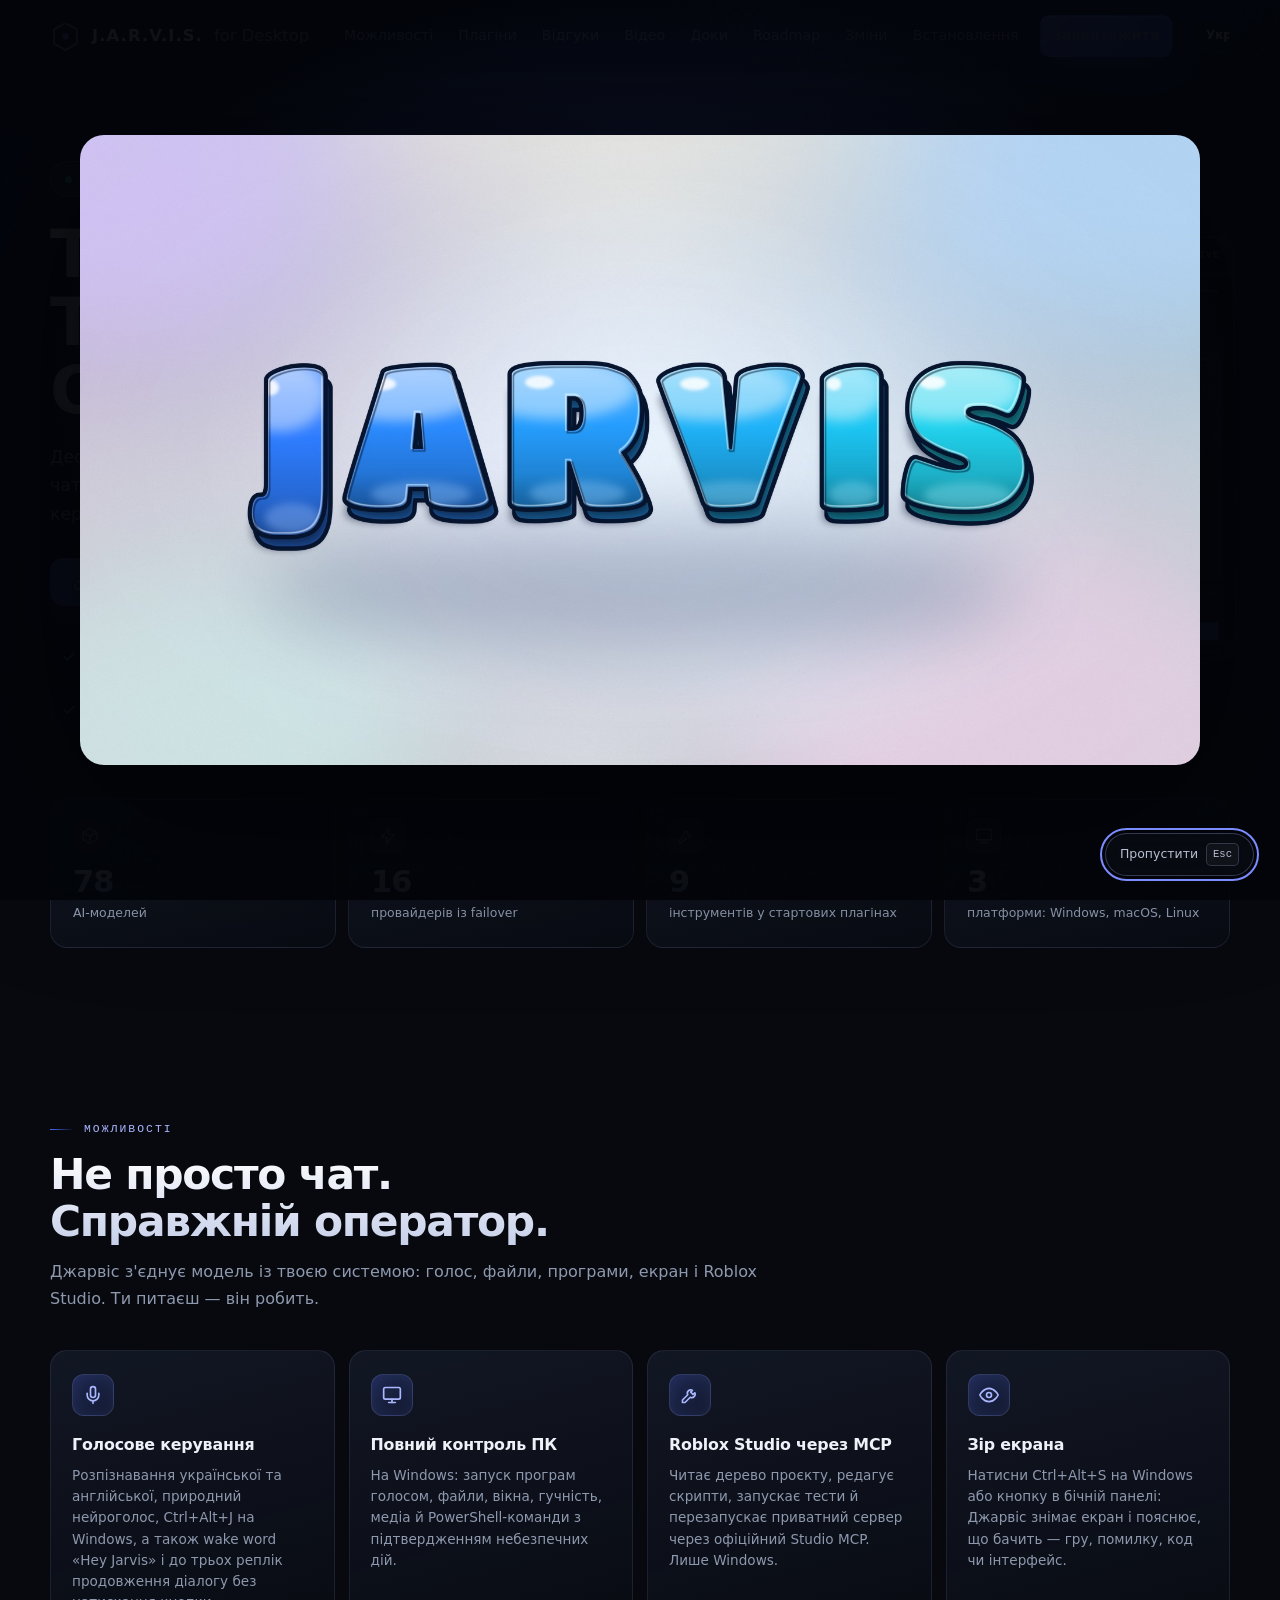
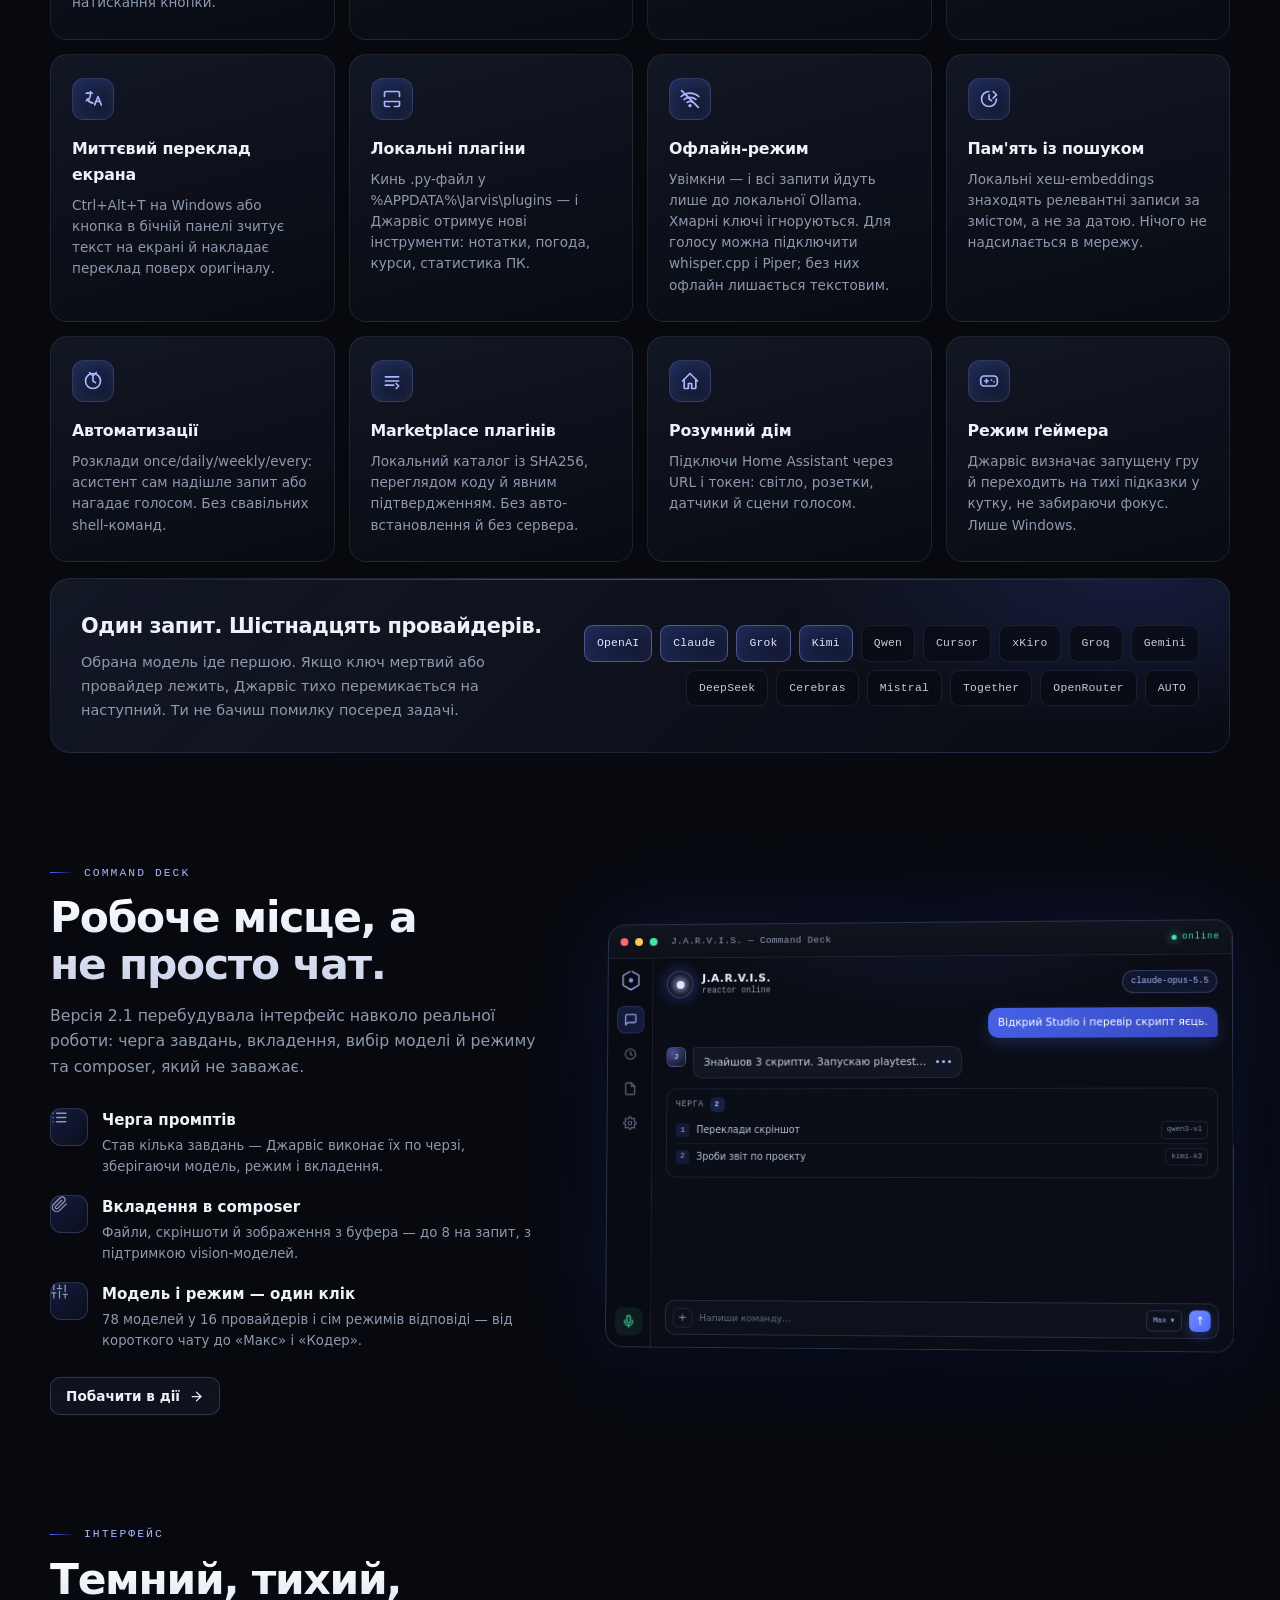
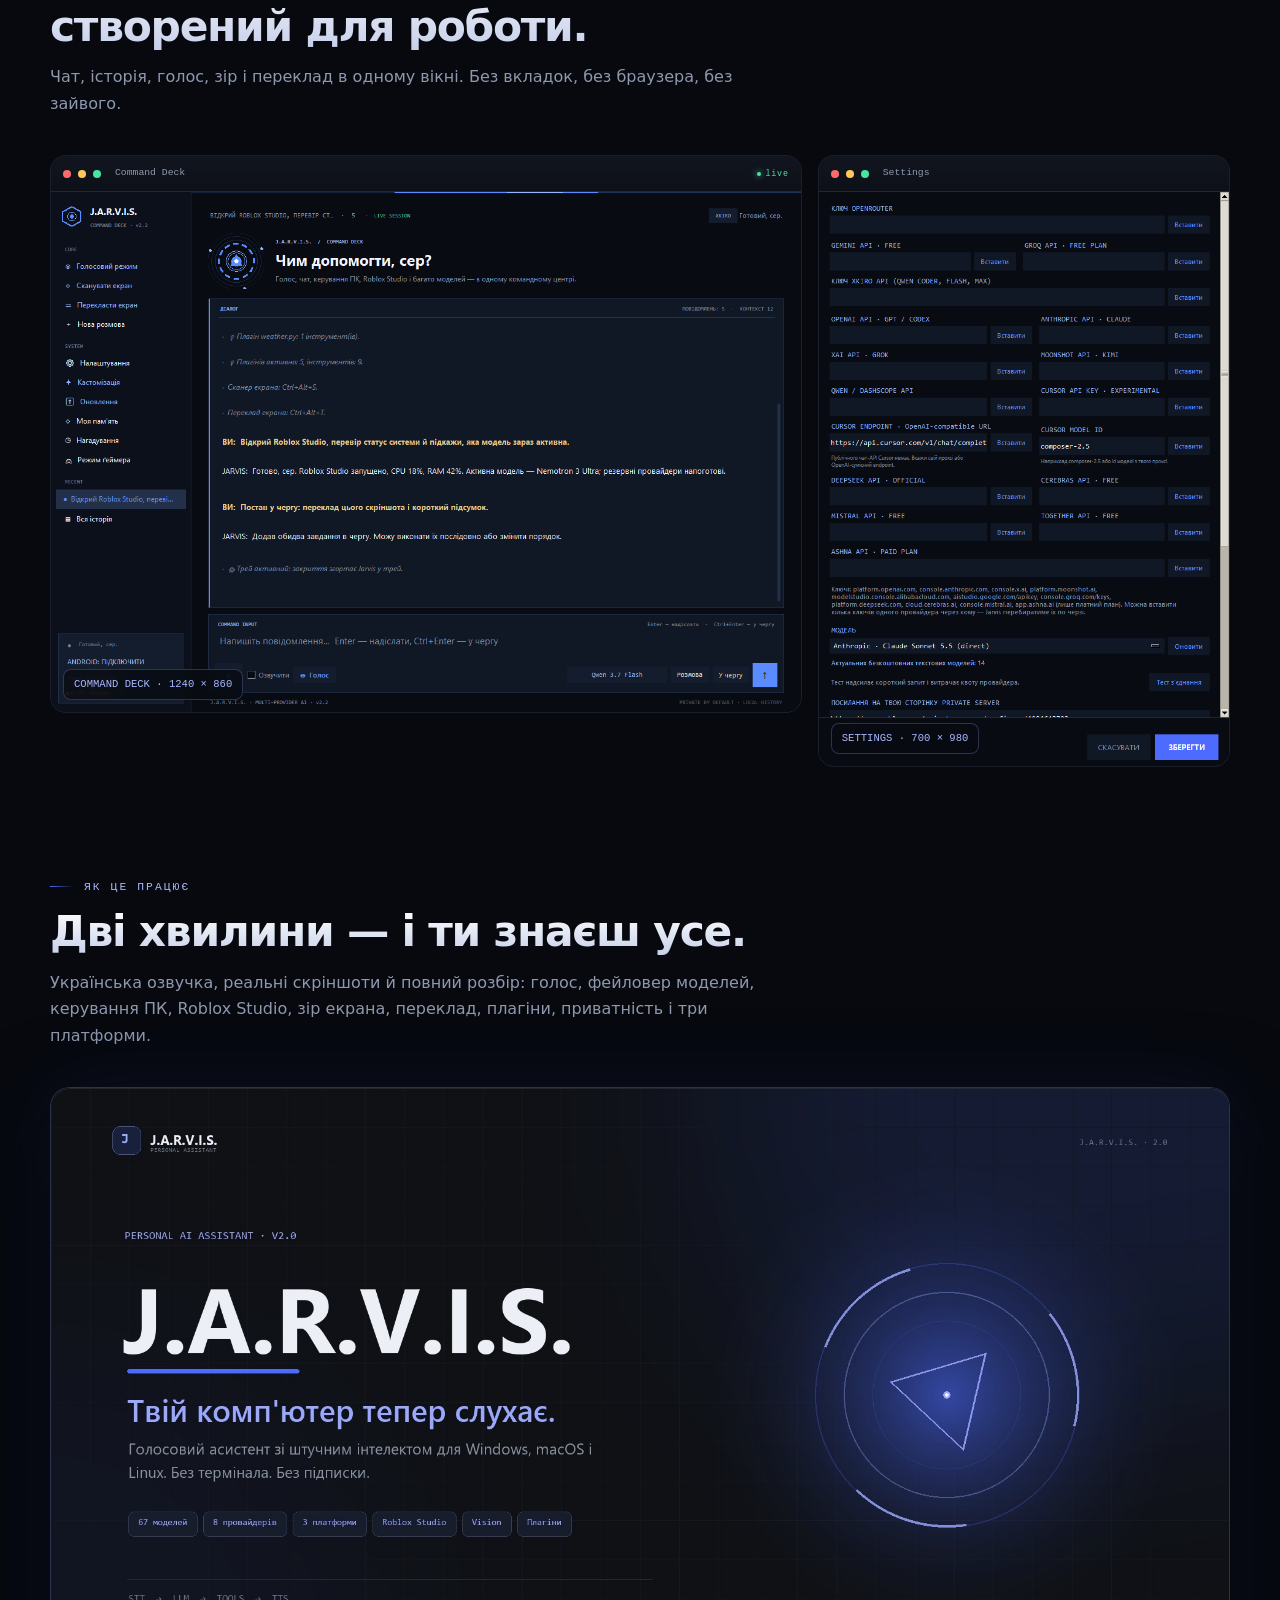
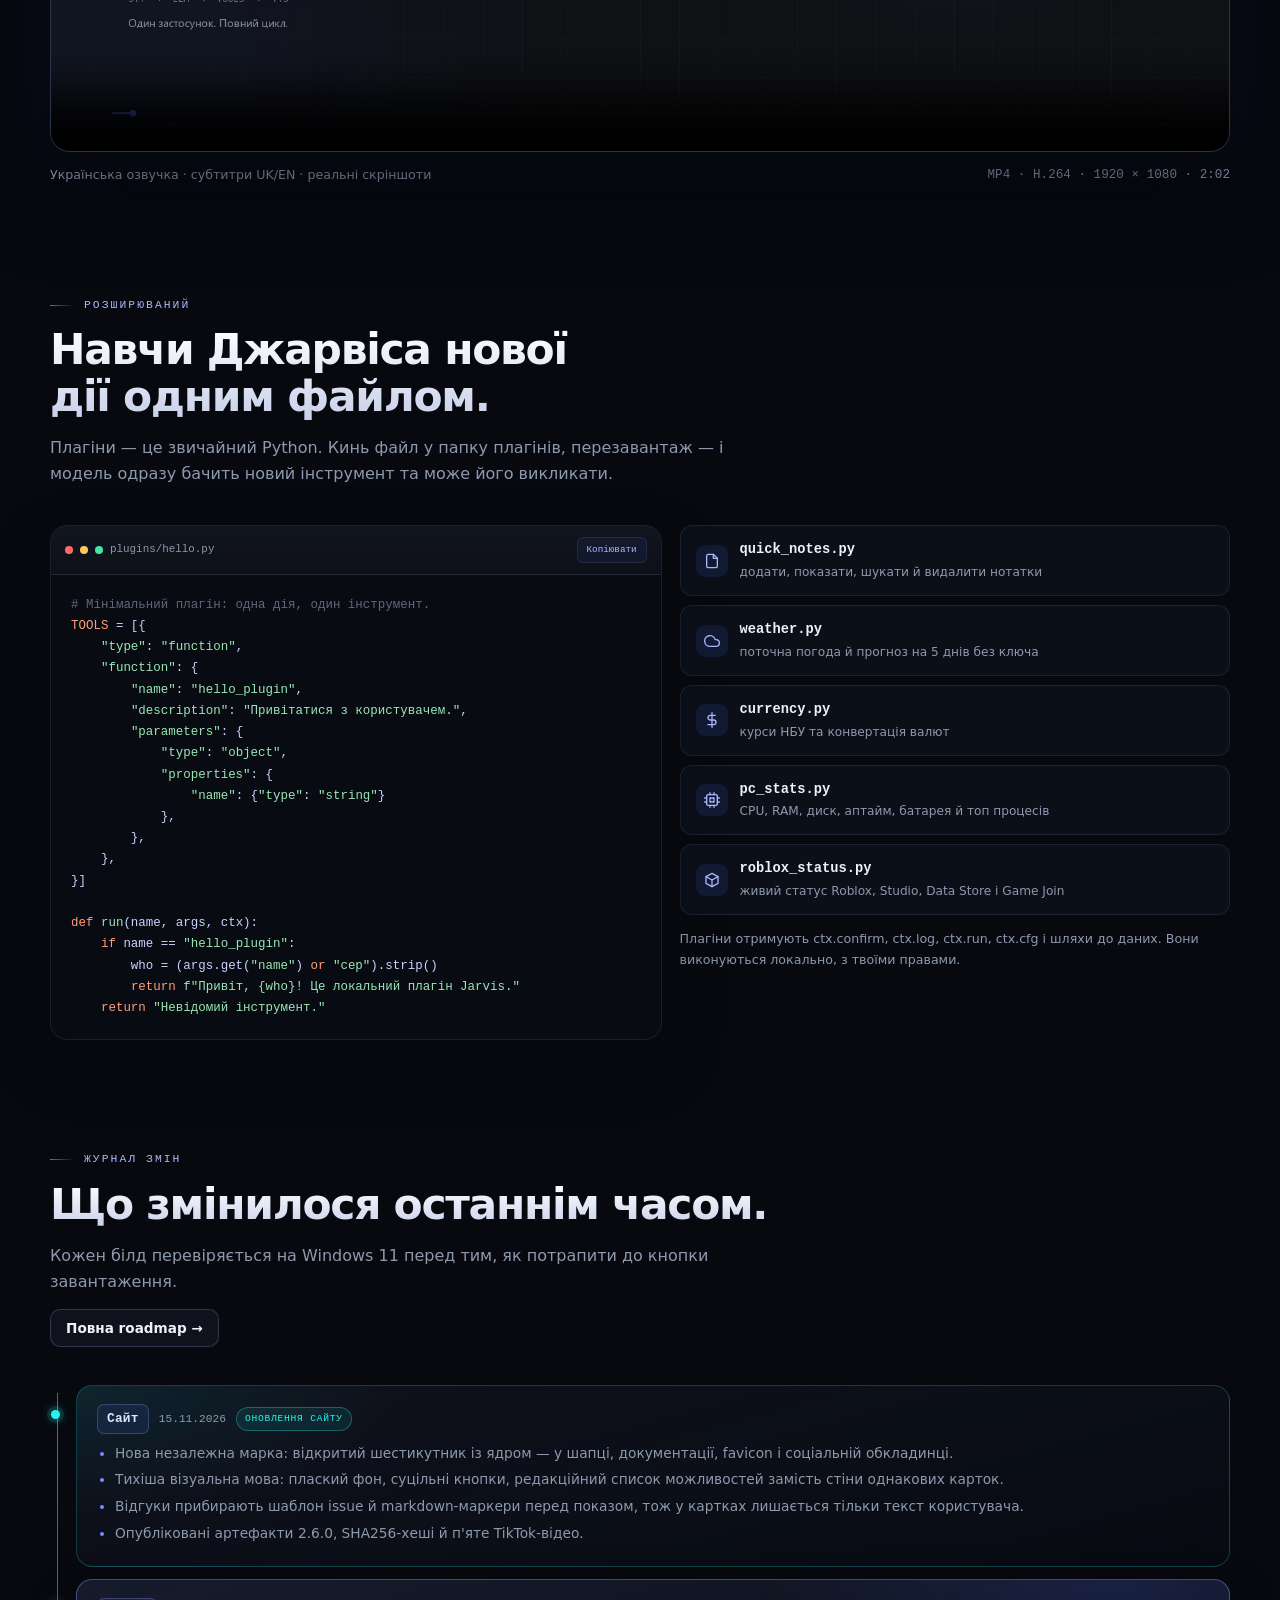
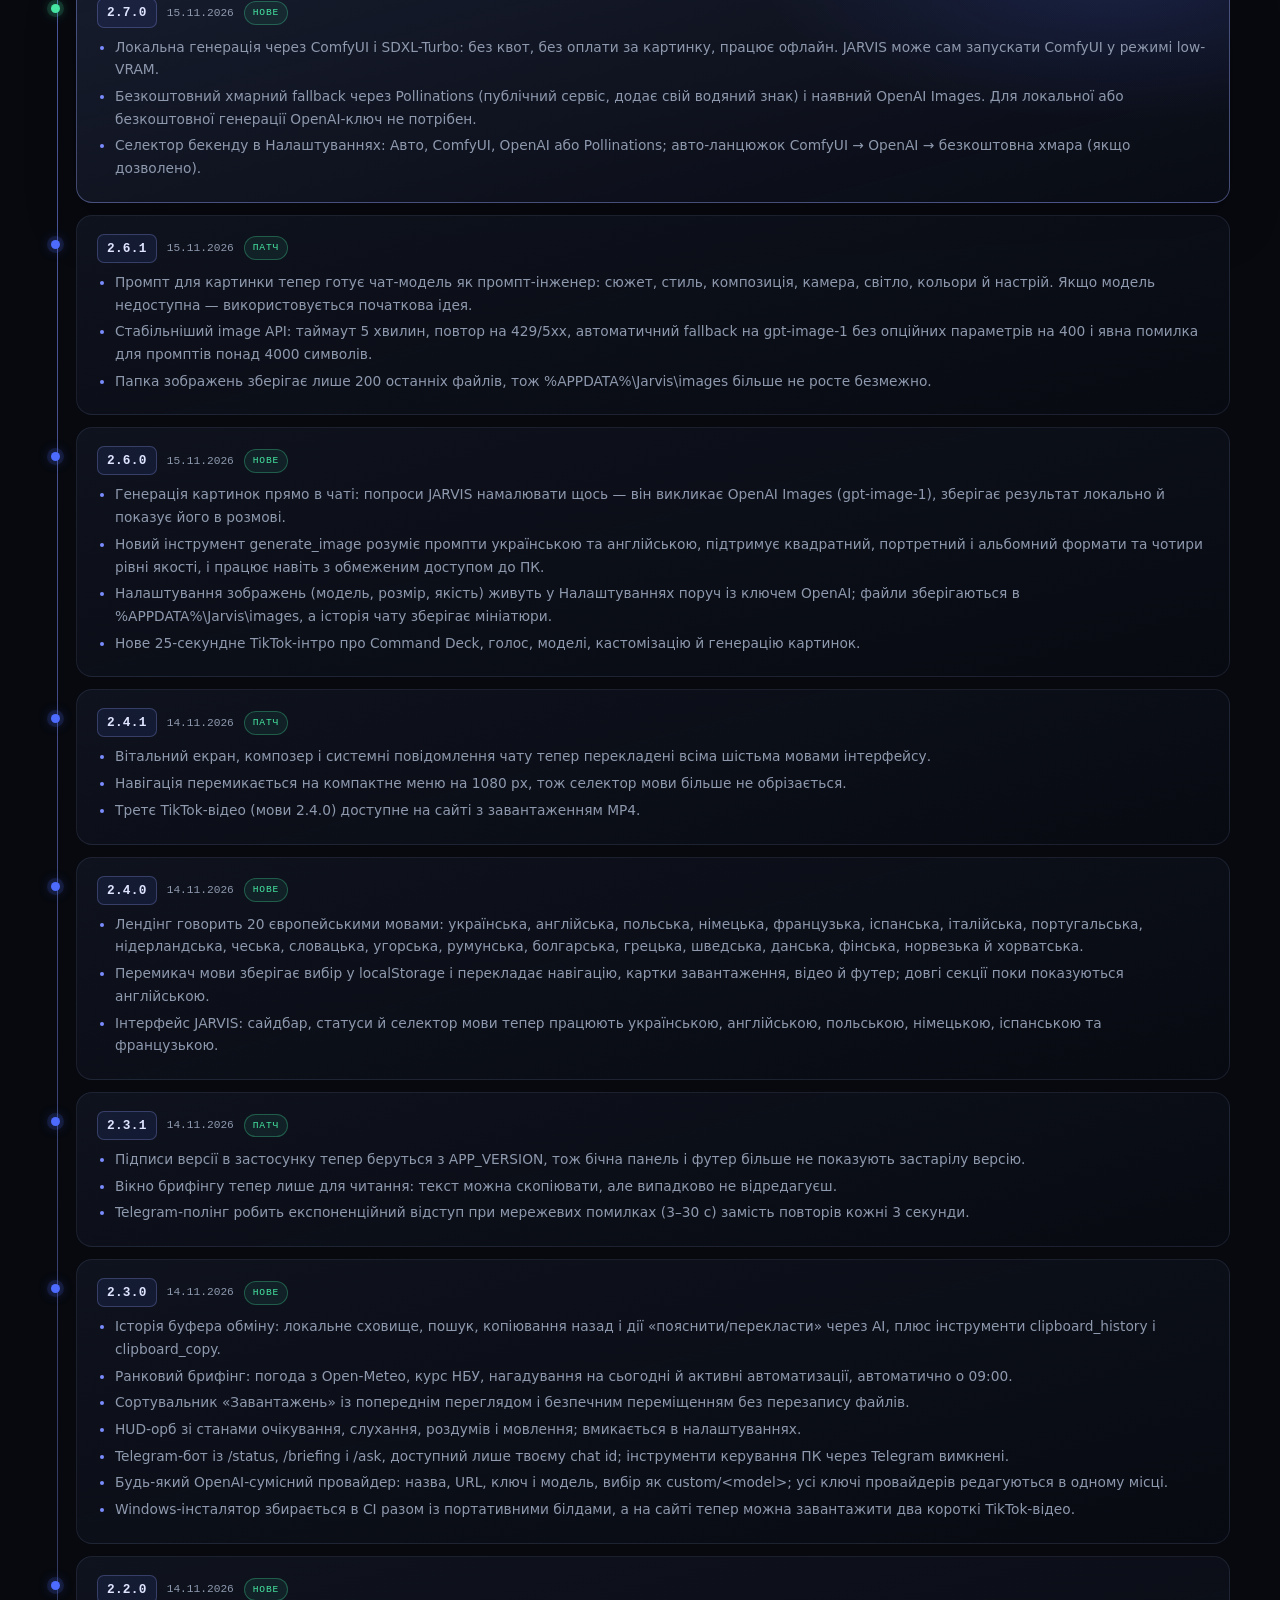
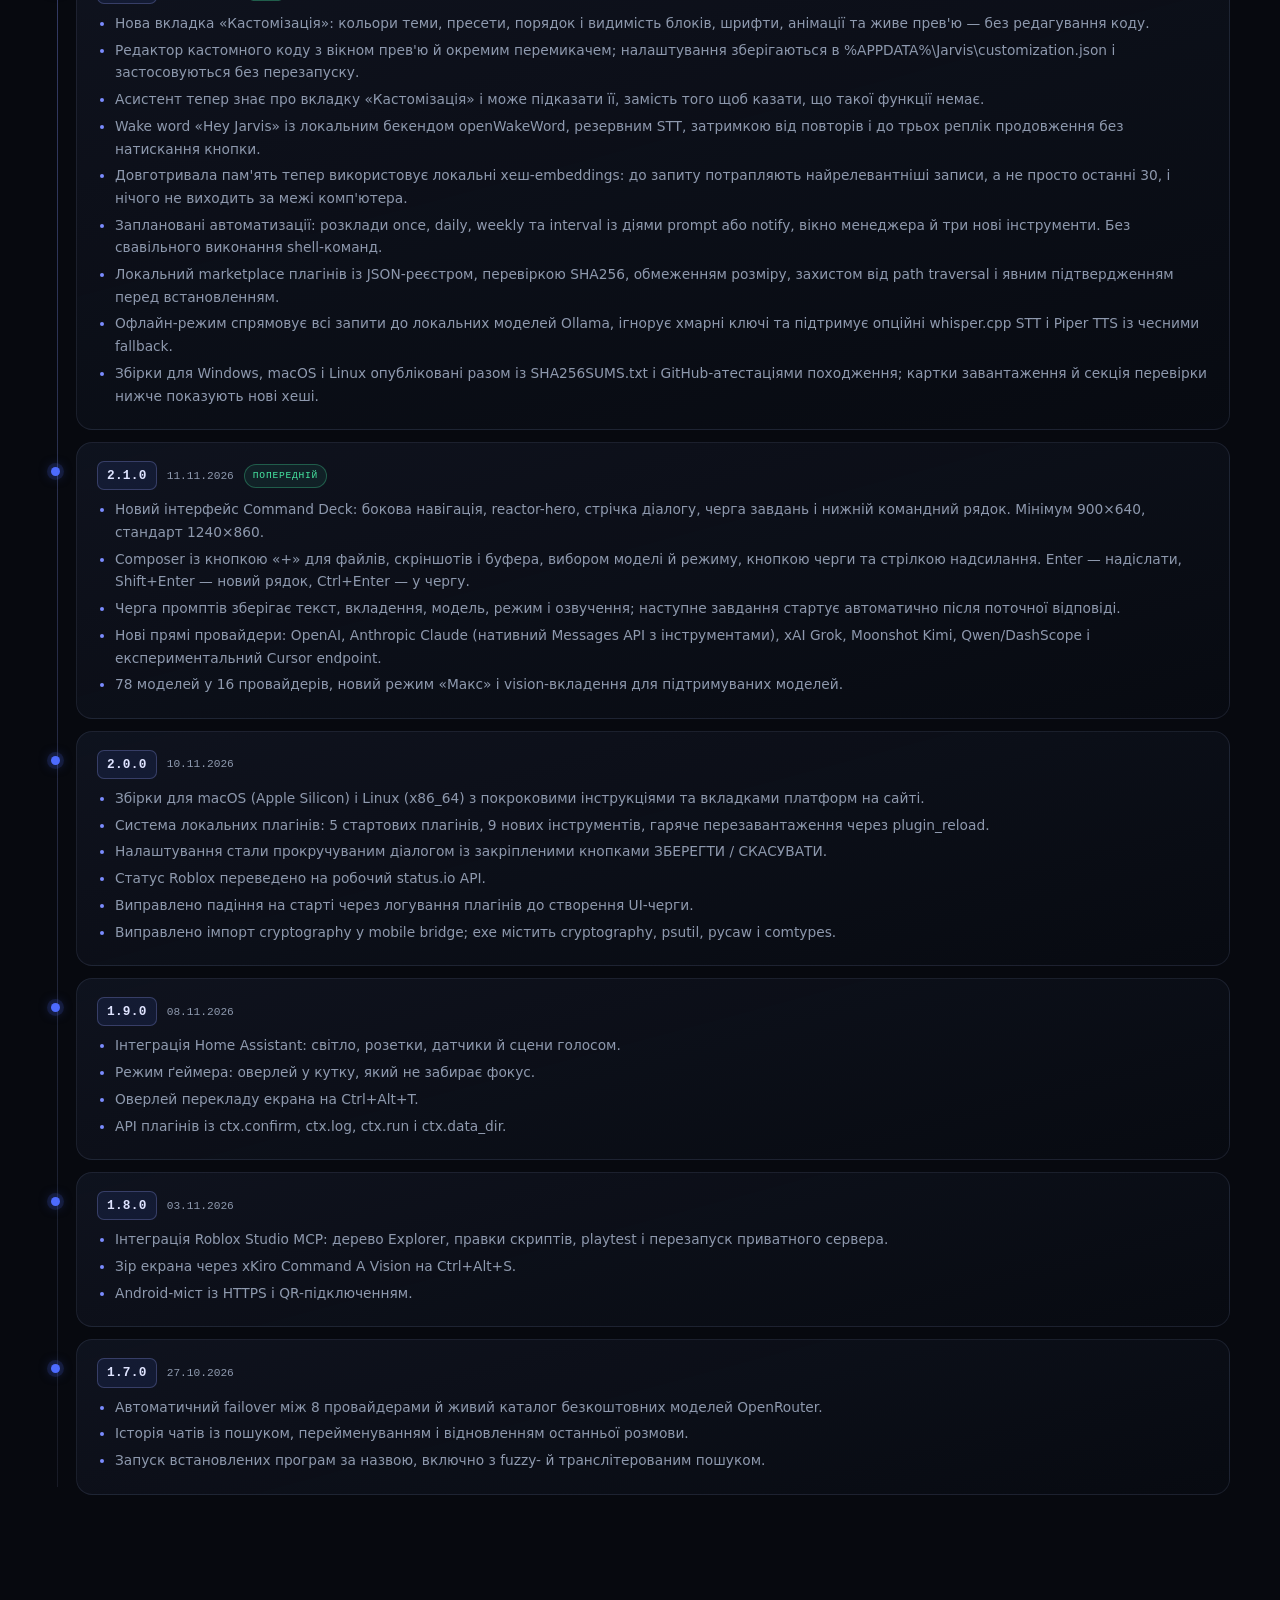
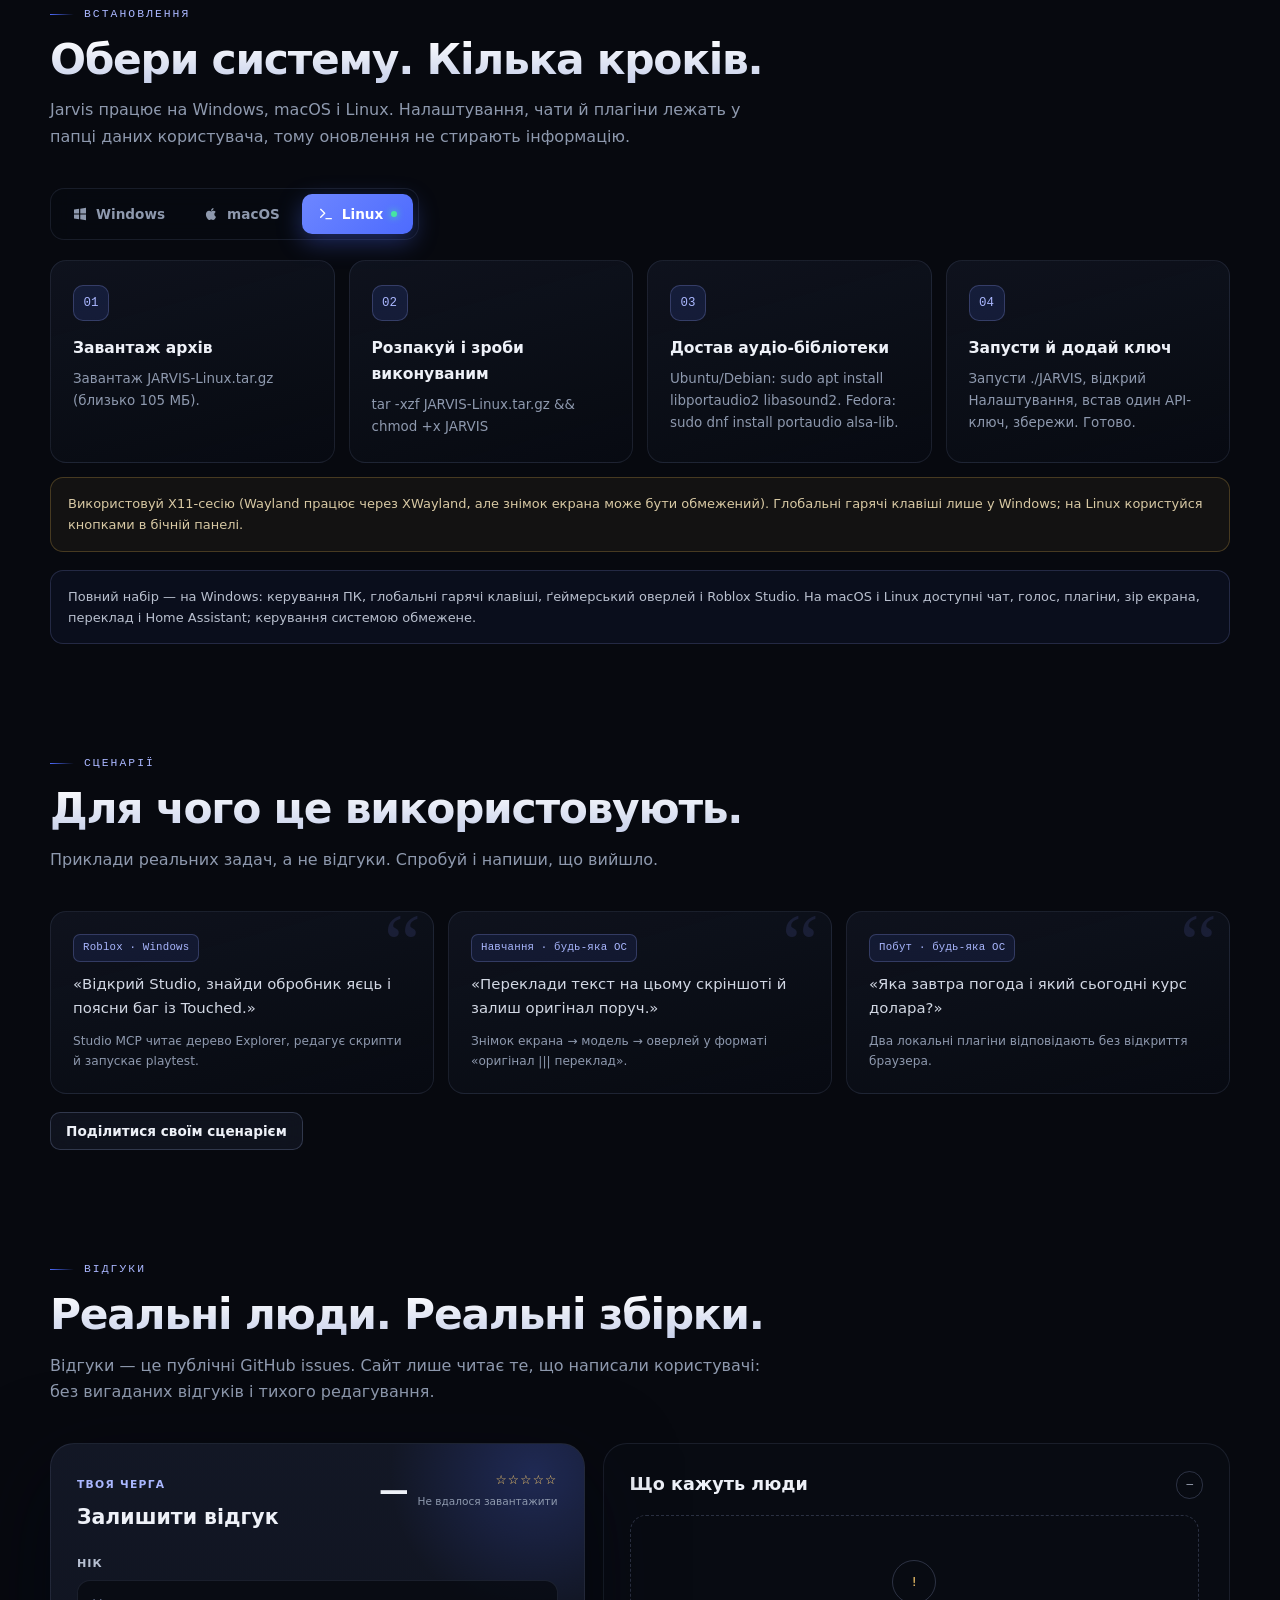
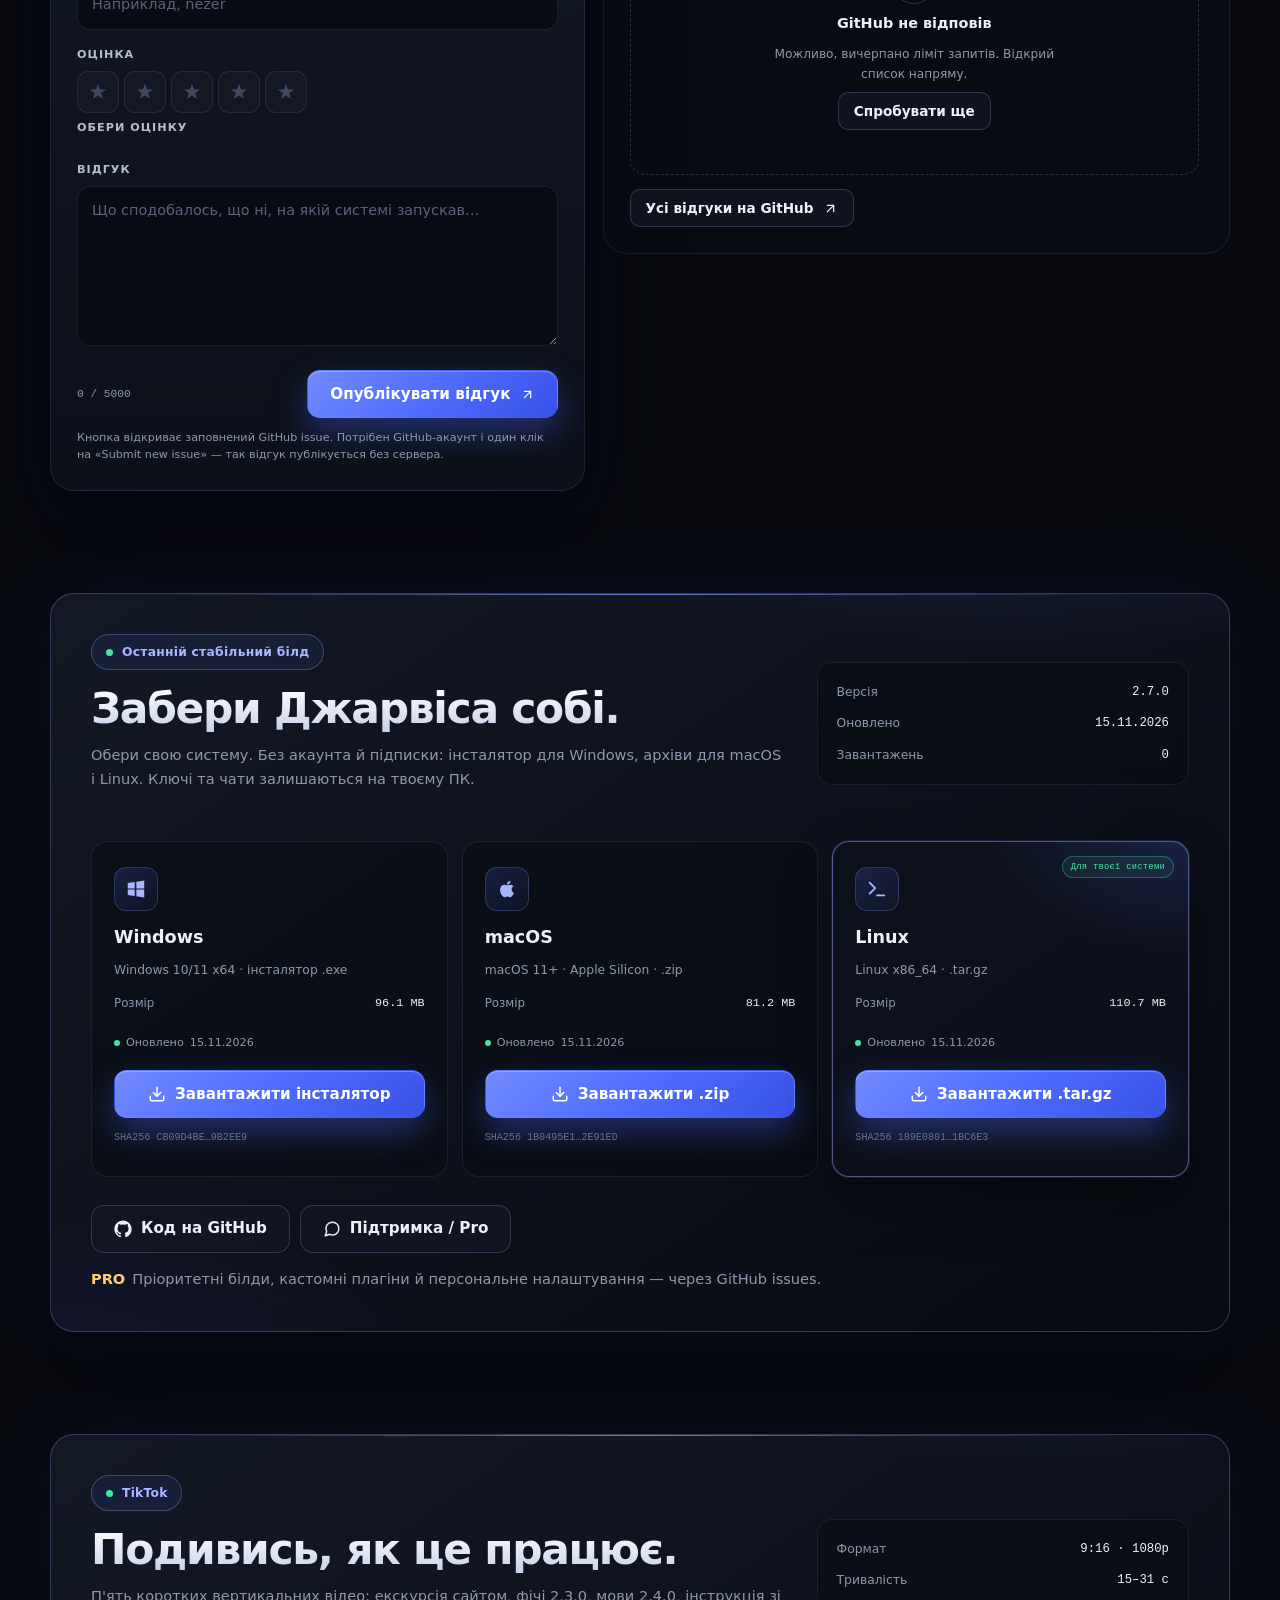
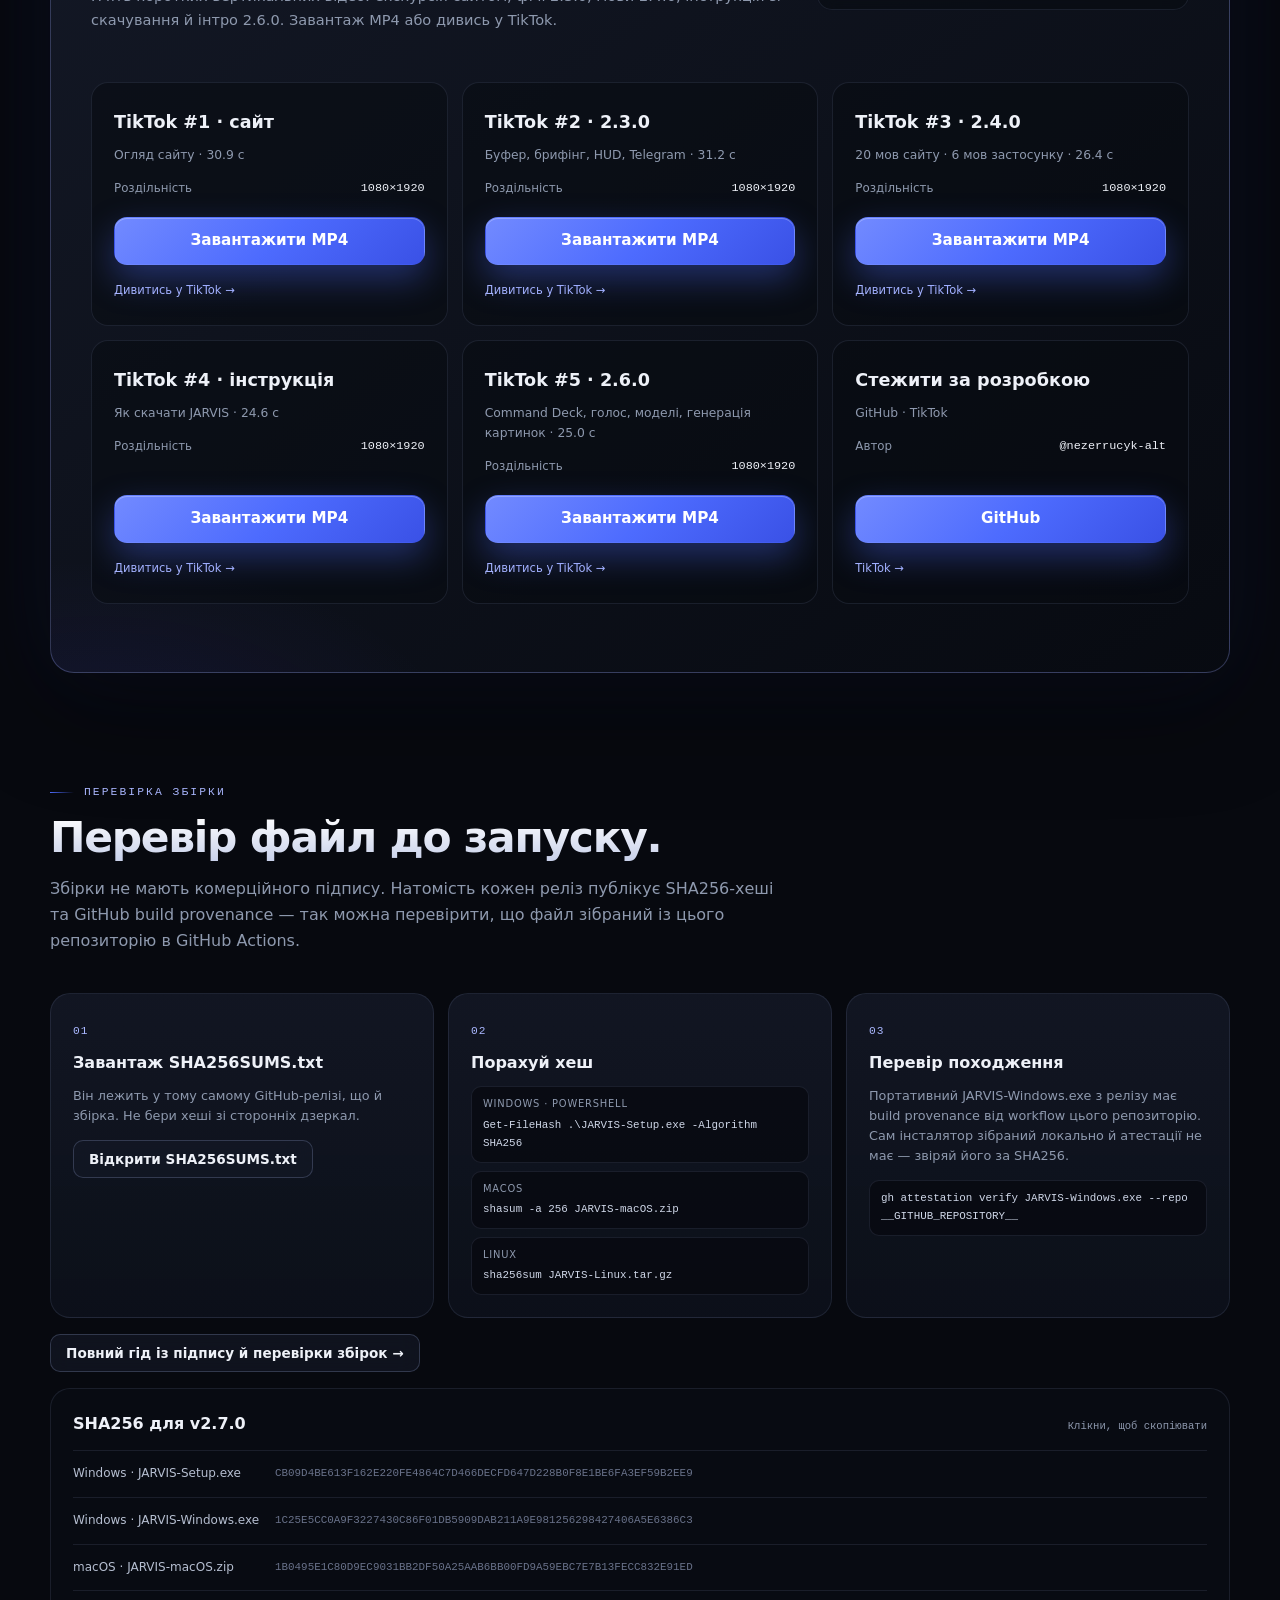
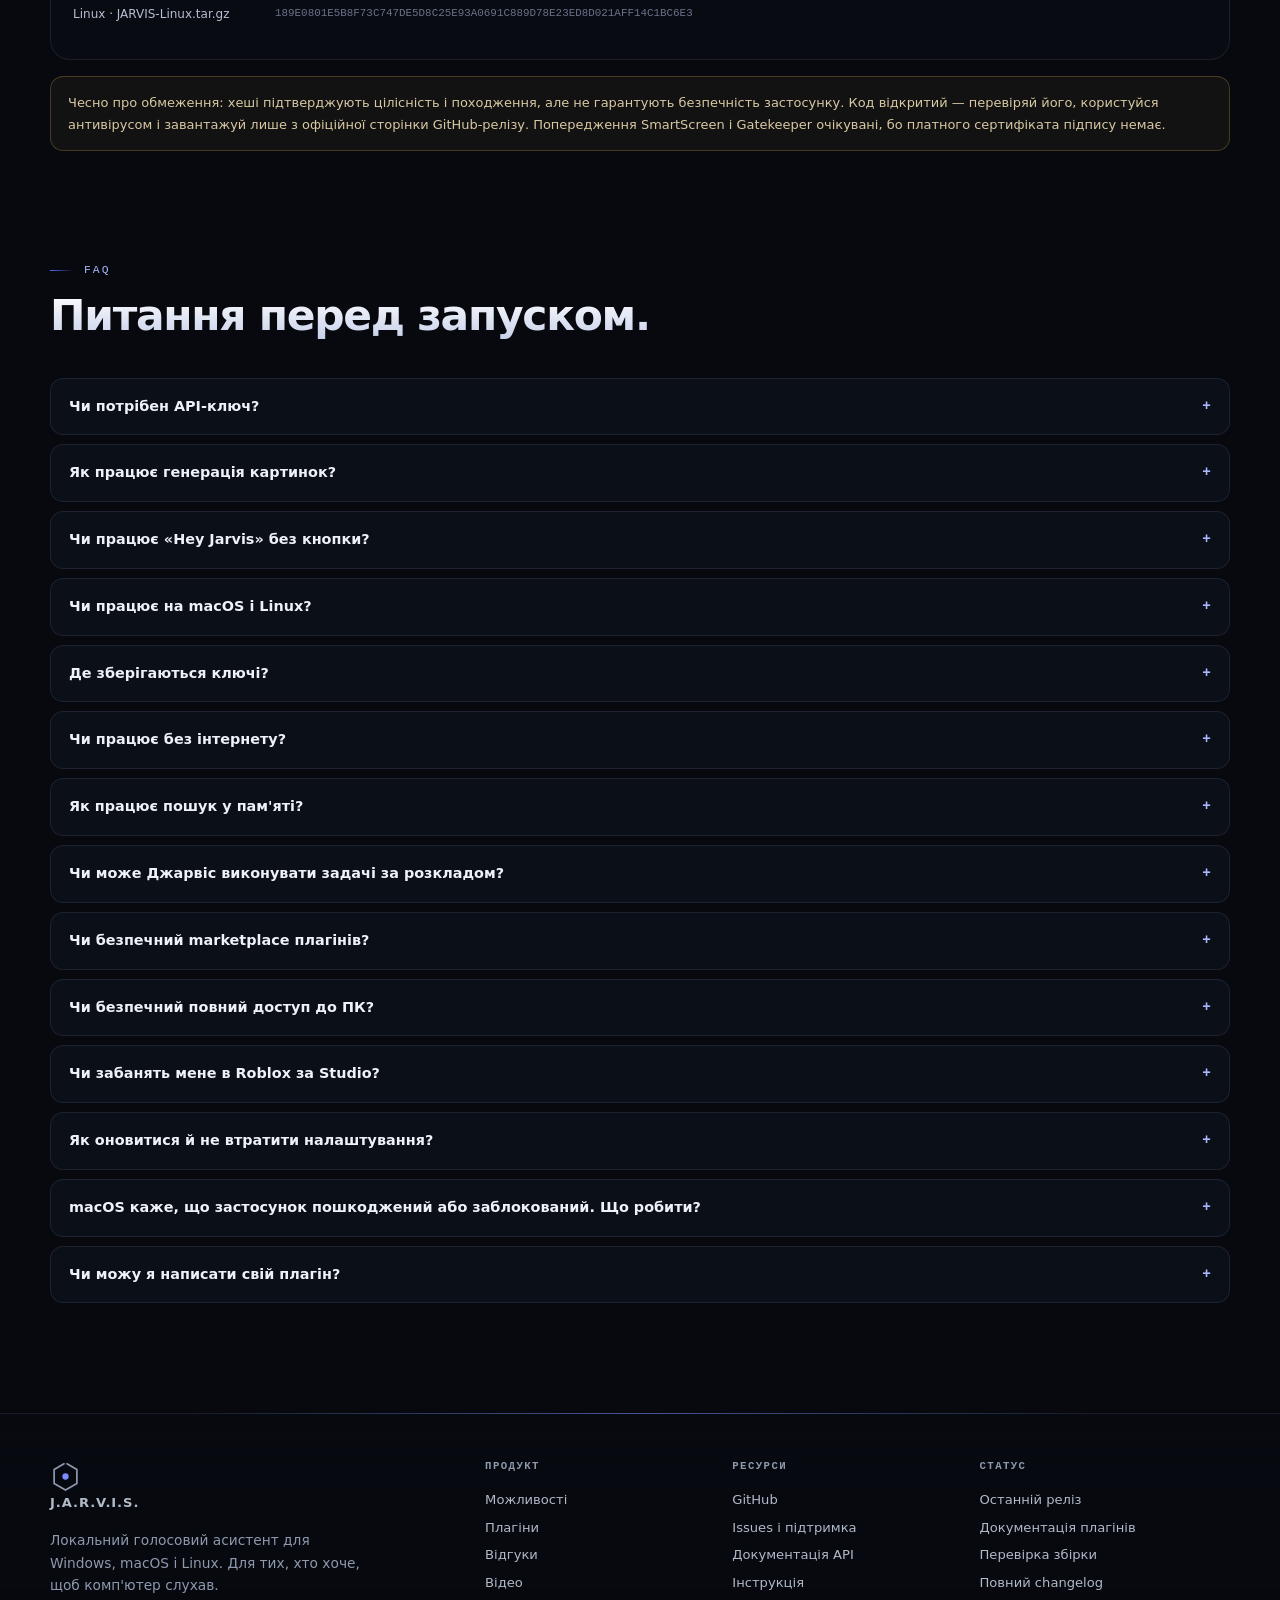
==== commit 5f959a8b: "site: publish 2.7.0 with local image backends" ====
--- a/website/index.html
+++ b/website/index.html
@@ -69,7 +69,7 @@
     <div class="wrap">
       <div class="hero-grid">
         <div>
-          <div class="badge"><span class="pulse"></span> <span data-en="Windows · macOS · Linux">Windows · macOS · Linux</span> · <span data-en="version">версія</span> <span data-release-version>2.6.1</span></div>
+          <div class="badge"><span class="pulse"></span> <span data-en="Windows · macOS · Linux">Windows · macOS · Linux</span> · <span data-en="version">версія</span> <span data-release-version>2.7.0</span></div>
           <h1>
             <span data-en="Your voice.">Твій голос.</span><br>
             <span class="hero-accent" data-en="Your computer. One Jarvis.">Твій комп'ютер. Один Джарвіс.</span>
@@ -420,6 +420,14 @@
           </ul>
         </article>
         <article class="release latest">
+          <div class="release-head"><strong>2.7.0</strong><time datetime="2026-11-15">15.11.2026</time><span class="release-badge" data-en="new">нове</span></div>
+          <ul>
+            <li data-en="Local image generation through ComfyUI and SDXL-Turbo: no quotas, no per-image cost, works offline. JARVIS can start ComfyUI automatically in low-VRAM mode.">Локальна генерація через ComfyUI і SDXL-Turbo: без квот, без оплати за картинку, працює офлайн. JARVIS може сам запускати ComfyUI у режимі low-VRAM.</li>
+            <li data-en="Free cloud fallback through Pollinations (public service, adds its watermark) plus the existing OpenAI Images backend. No OpenAI key is required for local or free generation.">Безкоштовний хмарний fallback через Pollinations (публічний сервіс, додає свій водяний знак) і наявний OpenAI Images. Для локальної або безкоштовної генерації OpenAI-ключ не потрібен.</li>
+            <li data-en="Backend selector in Settings: Auto, ComfyUI, OpenAI or Pollinations; auto-chain ComfyUI → OpenAI → free cloud (if allowed).">Селектор бекенду в Налаштуваннях: Авто, ComfyUI, OpenAI або Pollinations; авто-ланцюжок ComfyUI → OpenAI → безкоштовна хмара (якщо дозволено).</li>
+          </ul>
+        </article>
+        <article class="release">
           <div class="release-head"><strong>2.6.1</strong><time datetime="2026-11-15">15.11.2026</time><span class="release-badge" data-en="patch">патч</span></div>
           <ul>
             <li data-en="Image prompts are now written by the chat model as a prompt engineer: subject, style, composition, camera, lighting, colors and mood. If the model is unavailable, the original idea is used.">Промпт для картинки тепер готує чат-модель як промпт-інженер: сюжет, стиль, композиція, камера, світло, кольори й настрій. Якщо модель недоступна — використовується початкова ідея.</li>
@@ -757,7 +765,7 @@
             <p data-i18n="dlLead" data-en="Pick your system. No account, no subscription: a Windows installer, archives for macOS and Linux. Keys and chats stay on your machine.">Обери свою систему. Без акаунта й підписки: інсталятор для Windows, архіви для macOS і Linux. Ключі та чати залишаються на твоєму ПК.</p>
           </div>
           <div class="download-info">
-            <div><span data-i18n="dlVersion" data-en="Version">Версія</span><strong data-release-version>2.6.1</strong></div>
+            <div><span data-i18n="dlVersion" data-en="Version">Версія</span><strong data-release-version>2.7.0</strong></div>
             <div><span data-i18n="dlUpdated" data-en="Last update">Оновлено</span><strong><time data-release-date datetime="2026-11-15">15.11.2026</time></strong></div>
             <div><span data-i18n="dlDownloads" data-en="Downloads">Завантажень</span><strong id="downloadCount">—</strong></div>
           </div>
@@ -771,13 +779,13 @@
             <h3>Windows</h3>
             <span class="rec-badge" data-en="For your system">Для твоєї системи</span>
             <p class="platform-sub" data-en="Windows 10/11 x64 · installer .exe">Windows 10/11 x64 · інсталятор .exe</p>
-            <div class="platform-meta"><span data-i18n="dlSize" data-en="Size">Розмір</span><strong>96.0 MB</strong></div>
+            <div class="platform-meta"><span data-i18n="dlSize" data-en="Size">Розмір</span><strong>96.1 MB</strong></div>
             <div class="platform-updated"><span class="pulse"></span> <span data-i18n="dlUpdatedShort" data-en="Updated">Оновлено</span> <time data-release-date datetime="2026-11-15">15.11.2026</time></div>
-            <a class="btn btn-primary js-download" data-download="windows" href="https://github.com/nezerrucyk-alt/jarvis-ai-assistant/releases/download/v2.6.1/JARVIS-Setup.exe">
+            <a class="btn btn-primary js-download" data-download="windows" href="https://github.com/nezerrucyk-alt/jarvis-ai-assistant/releases/download/v2.7.0/JARVIS-Setup.exe">
               <svg width="18" height="18" viewBox="0 0 24 24" fill="none" stroke="currentColor" stroke-width="2" stroke-linecap="round" stroke-linejoin="round" aria-hidden="true"><path d="M21 15v4a2 2 0 0 1-2 2H5a2 2 0 0 1-2-2v-4"/><polyline points="7 10 12 15 17 10"/><line x1="12" y1="15" x2="12" y2="3"/></svg>
               <span data-i18n="dlInstaller" data-en="Download installer">Завантажити інсталятор</span>
             </a>
-            <button class="sha js-sha" type="button" data-sha="B7EEF361A3C76EE77ADE35B5BA8C39DADCEC883C0DF7E9A314E0680BA0E4A151" title="Скопіювати SHA256">SHA256 B7EEF361…E4A151</button>
+            <button class="sha js-sha" type="button" data-sha="CB09D4BE613F162E220FE4864C7D466DECFD647D228B0F8E1BE6FA3EF59B2EE9" title="Скопіювати SHA256">SHA256 CB09D4BE…9B2EE9</button>
           </article>
 
           <article class="platform-card">
@@ -789,14 +797,14 @@
             <p class="platform-sub" data-en="macOS 11+ · Apple Silicon · .zip">macOS 11+ · Apple Silicon · .zip</p>
             <div class="platform-meta"><span data-i18n="dlSize" data-en="Size">Розмір</span><strong>81.2 MB</strong></div>
             <div class="platform-updated"><span class="pulse"></span> <span data-i18n="dlUpdatedShort" data-en="Updated">Оновлено</span> <time data-release-date datetime="2026-11-15">15.11.2026</time></div>
-            <a class="btn btn-primary js-download" data-download="macos" href="https://github.com/nezerrucyk-alt/jarvis-ai-assistant/releases/download/v2.6.1/JARVIS-macOS.zip">
+            <a class="btn btn-primary js-download" data-download="macos" href="https://github.com/nezerrucyk-alt/jarvis-ai-assistant/releases/download/v2.7.0/JARVIS-macOS.zip">
               <svg width="18" height="18" viewBox="0 0 24 24" fill="none" stroke="currentColor" stroke-width="2" stroke-linecap="round" stroke-linejoin="round" aria-hidden="true"><path d="M21 15v4a2 2 0 0 1-2 2H5a2 2 0 0 1-2-2v-4"/><polyline points="7 10 12 15 17 10"/><line x1="12" y1="15" x2="12" y2="3"/></svg>
               <span data-i18n="dlZip" data-en="Download .zip">Завантажити .zip</span>
             </a>
             <a class="platform-alt js-download js-optional-download" data-download="macos-intel" href="https://github.com/nezerrucyk-alt/jarvis-ai-assistant/releases/latest/download/JARVIS-macOS-Intel.zip" hidden>
               <span data-en="Intel Mac build →">Збірка для Intel Mac →</span>
             </a>
-            <button class="sha js-sha" type="button" data-sha="89FBD9BAC1158CFC05FB2F9A1A64CD8839A07DDE194C233EE9F6A1B2E63A1E98" title="Скопіювати SHA256">SHA256 89FBD9BA…3A1E98</button>
+            <button class="sha js-sha" type="button" data-sha="1B0495E1C80D9EC9031BB2DF50A25AAB6BB00FD9A59EBC7E7B13FECC832E91ED" title="Скопіювати SHA256">SHA256 1B0495E1…2E91ED</button>
           </article>
 
           <article class="platform-card">
@@ -808,11 +816,11 @@
             <p class="platform-sub">Linux x86_64 · .tar.gz</p>
             <div class="platform-meta"><span data-i18n="dlSize" data-en="Size">Розмір</span><strong>110.7 MB</strong></div>
             <div class="platform-updated"><span class="pulse"></span> <span data-i18n="dlUpdatedShort" data-en="Updated">Оновлено</span> <time data-release-date datetime="2026-11-15">15.11.2026</time></div>
-            <a class="btn btn-primary js-download" data-download="linux" href="https://github.com/nezerrucyk-alt/jarvis-ai-assistant/releases/download/v2.6.1/JARVIS-Linux.tar.gz">
+            <a class="btn btn-primary js-download" data-download="linux" href="https://github.com/nezerrucyk-alt/jarvis-ai-assistant/releases/download/v2.7.0/JARVIS-Linux.tar.gz">
               <svg width="18" height="18" viewBox="0 0 24 24" fill="none" stroke="currentColor" stroke-width="2" stroke-linecap="round" stroke-linejoin="round" aria-hidden="true"><path d="M21 15v4a2 2 0 0 1-2 2H5a2 2 0 0 1-2-2v-4"/><polyline points="7 10 12 15 17 10"/><line x1="12" y1="15" x2="12" y2="3"/></svg>
               <span data-i18n="dlTar" data-en="Download .tar.gz">Завантажити .tar.gz</span>
             </a>
-            <button class="sha js-sha" type="button" data-sha="DF1D24EF72F1C11A7D9A9A56FD9EE830E3712E10F399B7E907D246317DA0A976" title="Скопіювати SHA256">SHA256 DF1D24EF…A0A976</button>
+            <button class="sha js-sha" type="button" data-sha="189E0801E5B8F73C747DE5D8C25E93A0691C889D78E23ED8D021AFF14C1BC6E3" title="Скопіювати SHA256">SHA256 189E0801…1BC6E3</button>
           </article>
         </div>
 
@@ -959,24 +967,24 @@
 
       <div class="verify-hashes" data-reveal>
         <div class="verify-hashes-head">
-          <h3 data-en="SHA256 for v2.6.1">SHA256 для v2.6.1</h3>
+          <h3 data-en="SHA256 for v2.7.0">SHA256 для v2.7.0</h3>
           <span class="mono" data-en="Click to copy">Клікни, щоб скопіювати</span>
         </div>
         <div class="verify-hash-row">
           <span>Windows · JARVIS-Setup.exe</span>
-          <button class="sha js-sha" type="button" data-sha="B7EEF361A3C76EE77ADE35B5BA8C39DADCEC883C0DF7E9A314E0680BA0E4A151">B7EEF361A3C76EE77ADE35B5BA8C39DADCEC883C0DF7E9A314E0680BA0E4A151</button>
+          <button class="sha js-sha" type="button" data-sha="CB09D4BE613F162E220FE4864C7D466DECFD647D228B0F8E1BE6FA3EF59B2EE9">CB09D4BE613F162E220FE4864C7D466DECFD647D228B0F8E1BE6FA3EF59B2EE9</button>
         </div>
         <div class="verify-hash-row">
           <span>Windows · JARVIS-Windows.exe</span>
-          <button class="sha js-sha" type="button" data-sha="B188D91E0BB088D72CE4658AAFC862EAF18FABF434C661C55ADC75380CD10B54">B188D91E0BB088D72CE4658AAFC862EAF18FABF434C661C55ADC75380CD10B54</button>
+          <button class="sha js-sha" type="button" data-sha="1C25E5CC0A9F3227430C86F01DB5909DAB211A9E981256298427406A5E6386C3">1C25E5CC0A9F3227430C86F01DB5909DAB211A9E981256298427406A5E6386C3</button>
         </div>
         <div class="verify-hash-row">
           <span>macOS · JARVIS-macOS.zip</span>
-          <button class="sha js-sha" type="button" data-sha="89FBD9BAC1158CFC05FB2F9A1A64CD8839A07DDE194C233EE9F6A1B2E63A1E98">89FBD9BAC1158CFC05FB2F9A1A64CD8839A07DDE194C233EE9F6A1B2E63A1E98</button>
+          <button class="sha js-sha" type="button" data-sha="1B0495E1C80D9EC9031BB2DF50A25AAB6BB00FD9A59EBC7E7B13FECC832E91ED">1B0495E1C80D9EC9031BB2DF50A25AAB6BB00FD9A59EBC7E7B13FECC832E91ED</button>
         </div>
         <div class="verify-hash-row">
           <span>Linux · JARVIS-Linux.tar.gz</span>
-          <button class="sha js-sha" type="button" data-sha="DF1D24EF72F1C11A7D9A9A56FD9EE830E3712E10F399B7E907D246317DA0A976">DF1D24EF72F1C11A7D9A9A56FD9EE830E3712E10F399B7E907D246317DA0A976</button>
+          <button class="sha js-sha" type="button" data-sha="189E0801E5B8F73C747DE5D8C25E93A0691C889D78E23ED8D021AFF14C1BC6E3">189E0801E5B8F73C747DE5D8C25E93A0691C889D78E23ED8D021AFF14C1BC6E3</button>
         </div>
       </div>
 
@@ -997,7 +1005,7 @@
         </details>
         <details>
           <summary data-en="How does image generation work?">Як працює генерація картинок?</summary>
-          <p data-en="Jarvis 2.6.1 draws from chat through OpenAI Images (gpt-image-1). The chat model first rewrites the idea into a detailed English prompt (subject, style, composition, lighting), then gpt-image-1 renders it. It needs an OpenAI API key; images are saved to %APPDATA%\Jarvis\images (newest 200) and shown in the conversation. Each request is billed by OpenAI.">Jarvis 2.6.1 малює з чату через OpenAI Images (gpt-image-1). Спершу чат-модель переписує ідею в детальний англомовний промпт (сюжет, стиль, композиція, світло), потім gpt-image-1 рендерить. Потрібен OpenAI API-ключ; картинки зберігаються в %APPDATA%\Jarvis\images (останні 200) і показуються в розмові. Кожен запит тарифікується OpenAI.</p>
+          <p data-en="Jarvis 2.7.0 draws locally through ComfyUI + SDXL-Turbo (no quotas, offline, ~1 minute per image on an 8 GB GPU), through OpenAI gpt-image-1, or through the free Pollinations cloud (public service, watermark). The chat model first expands the idea into a detailed prompt; the backend is selectable in Settings. Images are saved to %APPDATA%\Jarvis\images (newest 200).">Jarvis 2.7.0 малює локально через ComfyUI + SDXL-Turbo (без квот, офлайн, ~1 хвилина на картинку на 8 ГБ GPU), через OpenAI gpt-image-1 або безкоштовну хмару Pollinations (публічний сервіс, водяний знак). Спершу чат-модель розгортає ідею в детальний промпт; бекенд обирається в Налаштуваннях. Картинки зберігаються в %APPDATA%\Jarvis\images (останні 200).</p>
         </details>
         <details>
           <summary data-en="Does «Hey Jarvis» work without a button?">Чи працює «Hey Jarvis» без кнопки?</summary>
@@ -1110,7 +1118,7 @@
 
     <div class="footer-bottom">
       <span>© 2026 J.A.R.V.I.S. · <a href="https://github.com/nezerrucyk-alt" target="_blank" rel="noopener">Автор: nezerrucyk-alt</a> · <span data-en="Not affiliated with Microsoft or Roblox Corporation.">Не пов'язаний із Microsoft чи Roblox Corporation.</span></span>
-      <span class="mono">WINDOWS · MACOS · LINUX · V<span data-release-version>2.6.1</span> · <span id="footerDownloads">—</span> DOWNLOADS</span>
+      <span class="mono">WINDOWS · MACOS · LINUX · V<span data-release-version>2.7.0</span> · <span id="footerDownloads">—</span> DOWNLOADS</span>
     </div>
   </div>
 </footer>
@@ -1197,9 +1205,9 @@
   "name": "J.A.R.V.I.S.",
   "applicationCategory": "UtilitiesApplication",
   "operatingSystem": "Windows 10, Windows 11, macOS 11+, Linux",
-  "softwareVersion": "2.6.1",
+  "softwareVersion": "2.7.0",
   "author": {"@type": "Person", "name": "nezerrucyk-alt", "url": "https://github.com/nezerrucyk-alt"},
-  "fileSize": "96.0MB",
+  "fileSize": "96.1MB",
   "offers": {"@type": "Offer", "price": "0", "priceCurrency": "USD"},
   "description": "Voice-controlled AI assistant for Windows, macOS and Linux with plugins, screen vision, translation and local plugins. Full PC control and Roblox Studio on Windows.",
   "sameAs": ["https://www.tiktok.com/@jarvisnewera", "https://github.com/nezerrucyk-alt"]
